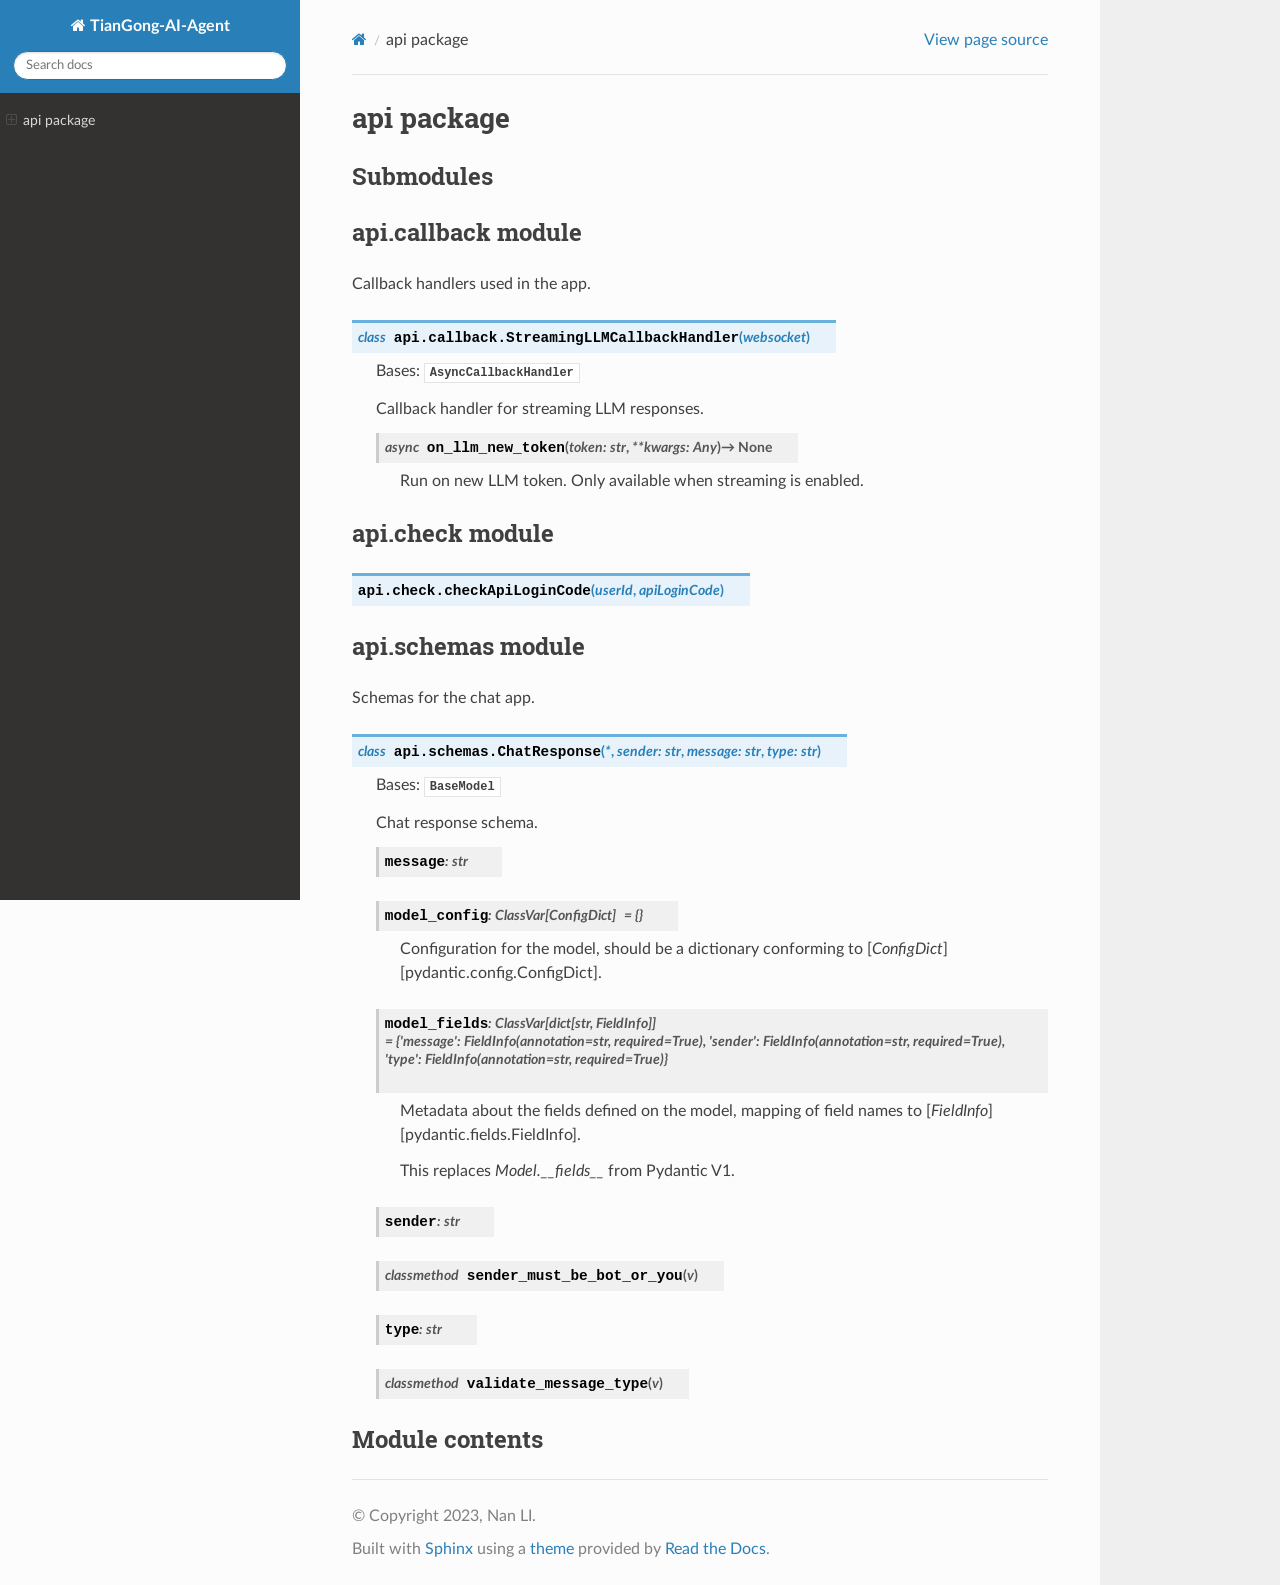
==== docs/api.html @ c4b066bc "change to github pages" ====
<!DOCTYPE html>
<html class="writer-html5" lang="en" >
<head>
  <meta charset="utf-8" /><meta name="generator" content="Docutils 0.18.1: http://docutils.sourceforge.net/" />

  <meta name="viewport" content="width=device-width, initial-scale=1.0" />
  <title>api package &mdash; TianGong-AI-Agent  documentation</title>
      <link rel="stylesheet" href="_static/pygments.css" type="text/css" />
      <link rel="stylesheet" href="_static/css/theme.css" type="text/css" />
  <!--[if lt IE 9]>
    <script src="_static/js/html5shiv.min.js"></script>
  <![endif]-->
  
        <script src="_static/jquery.js?v=5d32c60e"></script>
        <script src="_static/_sphinx_javascript_frameworks_compat.js?v=2cd50e6c"></script>
        <script src="_static/documentation_options.js?v=5929fcd5"></script>
        <script src="_static/doctools.js?v=888ff710"></script>
        <script src="_static/sphinx_highlight.js?v=dc90522c"></script>
    <script src="_static/js/theme.js"></script>
    <link rel="index" title="Index" href="genindex.html" />
    <link rel="search" title="Search" href="search.html" /> 
</head>

<body class="wy-body-for-nav"> 
  <div class="wy-grid-for-nav">
    <nav data-toggle="wy-nav-shift" class="wy-nav-side">
      <div class="wy-side-scroll">
        <div class="wy-side-nav-search" >

          
          
          <a href="index.html" class="icon icon-home">
            TianGong-AI-Agent
          </a>
<div role="search">
  <form id="rtd-search-form" class="wy-form" action="search.html" method="get">
    <input type="text" name="q" placeholder="Search docs" aria-label="Search docs" />
    <input type="hidden" name="check_keywords" value="yes" />
    <input type="hidden" name="area" value="default" />
  </form>
</div>
        </div><div class="wy-menu wy-menu-vertical" data-spy="affix" role="navigation" aria-label="Navigation menu">
              <!-- Local TOC -->
              <div class="local-toc"><ul>
<li><a class="reference internal" href="#">api package</a><ul>
<li><a class="reference internal" href="#submodules">Submodules</a></li>
<li><a class="reference internal" href="#module-api.callback">api.callback module</a><ul>
<li><a class="reference internal" href="#api.callback.StreamingLLMCallbackHandler"><code class="docutils literal notranslate"><span class="pre">StreamingLLMCallbackHandler</span></code></a><ul>
<li><a class="reference internal" href="#api.callback.StreamingLLMCallbackHandler.on_llm_new_token"><code class="docutils literal notranslate"><span class="pre">StreamingLLMCallbackHandler.on_llm_new_token()</span></code></a></li>
</ul>
</li>
</ul>
</li>
<li><a class="reference internal" href="#module-api.check">api.check module</a><ul>
<li><a class="reference internal" href="#api.check.checkApiLoginCode"><code class="docutils literal notranslate"><span class="pre">checkApiLoginCode()</span></code></a></li>
</ul>
</li>
<li><a class="reference internal" href="#module-api.schemas">api.schemas module</a><ul>
<li><a class="reference internal" href="#api.schemas.ChatResponse"><code class="docutils literal notranslate"><span class="pre">ChatResponse</span></code></a><ul>
<li><a class="reference internal" href="#api.schemas.ChatResponse.message"><code class="docutils literal notranslate"><span class="pre">ChatResponse.message</span></code></a></li>
<li><a class="reference internal" href="#api.schemas.ChatResponse.model_config"><code class="docutils literal notranslate"><span class="pre">ChatResponse.model_config</span></code></a></li>
<li><a class="reference internal" href="#api.schemas.ChatResponse.model_fields"><code class="docutils literal notranslate"><span class="pre">ChatResponse.model_fields</span></code></a></li>
<li><a class="reference internal" href="#api.schemas.ChatResponse.sender"><code class="docutils literal notranslate"><span class="pre">ChatResponse.sender</span></code></a></li>
<li><a class="reference internal" href="#api.schemas.ChatResponse.sender_must_be_bot_or_you"><code class="docutils literal notranslate"><span class="pre">ChatResponse.sender_must_be_bot_or_you()</span></code></a></li>
<li><a class="reference internal" href="#api.schemas.ChatResponse.type"><code class="docutils literal notranslate"><span class="pre">ChatResponse.type</span></code></a></li>
<li><a class="reference internal" href="#api.schemas.ChatResponse.validate_message_type"><code class="docutils literal notranslate"><span class="pre">ChatResponse.validate_message_type()</span></code></a></li>
</ul>
</li>
</ul>
</li>
<li><a class="reference internal" href="#module-api">Module contents</a></li>
</ul>
</li>
</ul>
</div>
        </div>
      </div>
    </nav>

    <section data-toggle="wy-nav-shift" class="wy-nav-content-wrap"><nav class="wy-nav-top" aria-label="Mobile navigation menu" >
          <i data-toggle="wy-nav-top" class="fa fa-bars"></i>
          <a href="index.html">TianGong-AI-Agent</a>
      </nav>

      <div class="wy-nav-content">
        <div class="rst-content">
          <div role="navigation" aria-label="Page navigation">
  <ul class="wy-breadcrumbs">
      <li><a href="index.html" class="icon icon-home" aria-label="Home"></a></li>
      <li class="breadcrumb-item active">api package</li>
      <li class="wy-breadcrumbs-aside">
            <a href="_sources/api.rst.txt" rel="nofollow"> View page source</a>
      </li>
  </ul>
  <hr/>
</div>
          <div role="main" class="document" itemscope="itemscope" itemtype="http://schema.org/Article">
           <div itemprop="articleBody">
             
  <section id="api-package">
<h1>api package<a class="headerlink" href="#api-package" title="Link to this heading"></a></h1>
<section id="submodules">
<h2>Submodules<a class="headerlink" href="#submodules" title="Link to this heading"></a></h2>
</section>
<section id="module-api.callback">
<span id="api-callback-module"></span><h2>api.callback module<a class="headerlink" href="#module-api.callback" title="Link to this heading"></a></h2>
<p>Callback handlers used in the app.</p>
<dl class="py class">
<dt class="sig sig-object py" id="api.callback.StreamingLLMCallbackHandler">
<em class="property"><span class="pre">class</span><span class="w"> </span></em><span class="sig-prename descclassname"><span class="pre">api.callback.</span></span><span class="sig-name descname"><span class="pre">StreamingLLMCallbackHandler</span></span><span class="sig-paren">(</span><em class="sig-param"><span class="n"><span class="pre">websocket</span></span></em><span class="sig-paren">)</span><a class="headerlink" href="#api.callback.StreamingLLMCallbackHandler" title="Link to this definition"></a></dt>
<dd><p>Bases: <code class="xref py py-class docutils literal notranslate"><span class="pre">AsyncCallbackHandler</span></code></p>
<p>Callback handler for streaming LLM responses.</p>
<dl class="py method">
<dt class="sig sig-object py" id="api.callback.StreamingLLMCallbackHandler.on_llm_new_token">
<em class="property"><span class="pre">async</span><span class="w"> </span></em><span class="sig-name descname"><span class="pre">on_llm_new_token</span></span><span class="sig-paren">(</span><em class="sig-param"><span class="n"><span class="pre">token</span></span><span class="p"><span class="pre">:</span></span><span class="w"> </span><span class="n"><span class="pre">str</span></span></em>, <em class="sig-param"><span class="o"><span class="pre">**</span></span><span class="n"><span class="pre">kwargs</span></span><span class="p"><span class="pre">:</span></span><span class="w"> </span><span class="n"><span class="pre">Any</span></span></em><span class="sig-paren">)</span> <span class="sig-return"><span class="sig-return-icon">&#x2192;</span> <span class="sig-return-typehint"><span class="pre">None</span></span></span><a class="headerlink" href="#api.callback.StreamingLLMCallbackHandler.on_llm_new_token" title="Link to this definition"></a></dt>
<dd><p>Run on new LLM token. Only available when streaming is enabled.</p>
</dd></dl>

</dd></dl>

</section>
<section id="module-api.check">
<span id="api-check-module"></span><h2>api.check module<a class="headerlink" href="#module-api.check" title="Link to this heading"></a></h2>
<dl class="py function">
<dt class="sig sig-object py" id="api.check.checkApiLoginCode">
<span class="sig-prename descclassname"><span class="pre">api.check.</span></span><span class="sig-name descname"><span class="pre">checkApiLoginCode</span></span><span class="sig-paren">(</span><em class="sig-param"><span class="n"><span class="pre">userId</span></span></em>, <em class="sig-param"><span class="n"><span class="pre">apiLoginCode</span></span></em><span class="sig-paren">)</span><a class="headerlink" href="#api.check.checkApiLoginCode" title="Link to this definition"></a></dt>
<dd></dd></dl>

</section>
<section id="module-api.schemas">
<span id="api-schemas-module"></span><h2>api.schemas module<a class="headerlink" href="#module-api.schemas" title="Link to this heading"></a></h2>
<p>Schemas for the chat app.</p>
<dl class="py class">
<dt class="sig sig-object py" id="api.schemas.ChatResponse">
<em class="property"><span class="pre">class</span><span class="w"> </span></em><span class="sig-prename descclassname"><span class="pre">api.schemas.</span></span><span class="sig-name descname"><span class="pre">ChatResponse</span></span><span class="sig-paren">(</span><em class="sig-param"><span class="o"><span class="pre">*</span></span></em>, <em class="sig-param"><span class="n"><span class="pre">sender</span></span><span class="p"><span class="pre">:</span></span><span class="w"> </span><span class="n"><span class="pre">str</span></span></em>, <em class="sig-param"><span class="n"><span class="pre">message</span></span><span class="p"><span class="pre">:</span></span><span class="w"> </span><span class="n"><span class="pre">str</span></span></em>, <em class="sig-param"><span class="n"><span class="pre">type</span></span><span class="p"><span class="pre">:</span></span><span class="w"> </span><span class="n"><span class="pre">str</span></span></em><span class="sig-paren">)</span><a class="headerlink" href="#api.schemas.ChatResponse" title="Link to this definition"></a></dt>
<dd><p>Bases: <code class="xref py py-class docutils literal notranslate"><span class="pre">BaseModel</span></code></p>
<p>Chat response schema.</p>
<dl class="py attribute">
<dt class="sig sig-object py" id="api.schemas.ChatResponse.message">
<span class="sig-name descname"><span class="pre">message</span></span><em class="property"><span class="p"><span class="pre">:</span></span><span class="w"> </span><span class="pre">str</span></em><a class="headerlink" href="#api.schemas.ChatResponse.message" title="Link to this definition"></a></dt>
<dd></dd></dl>

<dl class="py attribute">
<dt class="sig sig-object py" id="api.schemas.ChatResponse.model_config">
<span class="sig-name descname"><span class="pre">model_config</span></span><em class="property"><span class="p"><span class="pre">:</span></span><span class="w"> </span><span class="pre">ClassVar</span><span class="p"><span class="pre">[</span></span><span class="pre">ConfigDict</span><span class="p"><span class="pre">]</span></span></em><em class="property"><span class="w"> </span><span class="p"><span class="pre">=</span></span><span class="w"> </span><span class="pre">{}</span></em><a class="headerlink" href="#api.schemas.ChatResponse.model_config" title="Link to this definition"></a></dt>
<dd><p>Configuration for the model, should be a dictionary conforming to [<cite>ConfigDict</cite>][pydantic.config.ConfigDict].</p>
</dd></dl>

<dl class="py attribute">
<dt class="sig sig-object py" id="api.schemas.ChatResponse.model_fields">
<span class="sig-name descname"><span class="pre">model_fields</span></span><em class="property"><span class="p"><span class="pre">:</span></span><span class="w"> </span><span class="pre">ClassVar</span><span class="p"><span class="pre">[</span></span><span class="pre">dict</span><span class="p"><span class="pre">[</span></span><span class="pre">str</span><span class="p"><span class="pre">,</span></span><span class="w"> </span><span class="pre">FieldInfo</span><span class="p"><span class="pre">]</span></span><span class="p"><span class="pre">]</span></span></em><em class="property"><span class="w"> </span><span class="p"><span class="pre">=</span></span><span class="w"> </span><span class="pre">{'message':</span> <span class="pre">FieldInfo(annotation=str,</span> <span class="pre">required=True),</span> <span class="pre">'sender':</span> <span class="pre">FieldInfo(annotation=str,</span> <span class="pre">required=True),</span> <span class="pre">'type':</span> <span class="pre">FieldInfo(annotation=str,</span> <span class="pre">required=True)}</span></em><a class="headerlink" href="#api.schemas.ChatResponse.model_fields" title="Link to this definition"></a></dt>
<dd><p>Metadata about the fields defined on the model,
mapping of field names to [<cite>FieldInfo</cite>][pydantic.fields.FieldInfo].</p>
<p>This replaces <cite>Model.__fields__</cite> from Pydantic V1.</p>
</dd></dl>

<dl class="py attribute">
<dt class="sig sig-object py" id="api.schemas.ChatResponse.sender">
<span class="sig-name descname"><span class="pre">sender</span></span><em class="property"><span class="p"><span class="pre">:</span></span><span class="w"> </span><span class="pre">str</span></em><a class="headerlink" href="#api.schemas.ChatResponse.sender" title="Link to this definition"></a></dt>
<dd></dd></dl>

<dl class="py method">
<dt class="sig sig-object py" id="api.schemas.ChatResponse.sender_must_be_bot_or_you">
<em class="property"><span class="pre">classmethod</span><span class="w"> </span></em><span class="sig-name descname"><span class="pre">sender_must_be_bot_or_you</span></span><span class="sig-paren">(</span><em class="sig-param"><span class="n"><span class="pre">v</span></span></em><span class="sig-paren">)</span><a class="headerlink" href="#api.schemas.ChatResponse.sender_must_be_bot_or_you" title="Link to this definition"></a></dt>
<dd></dd></dl>

<dl class="py attribute">
<dt class="sig sig-object py" id="api.schemas.ChatResponse.type">
<span class="sig-name descname"><span class="pre">type</span></span><em class="property"><span class="p"><span class="pre">:</span></span><span class="w"> </span><span class="pre">str</span></em><a class="headerlink" href="#api.schemas.ChatResponse.type" title="Link to this definition"></a></dt>
<dd></dd></dl>

<dl class="py method">
<dt class="sig sig-object py" id="api.schemas.ChatResponse.validate_message_type">
<em class="property"><span class="pre">classmethod</span><span class="w"> </span></em><span class="sig-name descname"><span class="pre">validate_message_type</span></span><span class="sig-paren">(</span><em class="sig-param"><span class="n"><span class="pre">v</span></span></em><span class="sig-paren">)</span><a class="headerlink" href="#api.schemas.ChatResponse.validate_message_type" title="Link to this definition"></a></dt>
<dd></dd></dl>

</dd></dl>

</section>
<section id="module-api">
<span id="module-contents"></span><h2>Module contents<a class="headerlink" href="#module-api" title="Link to this heading"></a></h2>
</section>
</section>


           </div>
          </div>
          <footer>

  <hr/>

  <div role="contentinfo">
    <p>&#169; Copyright 2023, Nan LI.</p>
  </div>

  Built with <a href="https://www.sphinx-doc.org/">Sphinx</a> using a
    <a href="https://github.com/readthedocs/sphinx_rtd_theme">theme</a>
    provided by <a href="https://readthedocs.org">Read the Docs</a>.
   

</footer>
        </div>
      </div>
    </section>
  </div>
  <script>
      jQuery(function () {
          SphinxRtdTheme.Navigation.enable(true);
      });
  </script> 

</body>
</html>
---- docs/_static/pygments.css ----
pre { line-height: 125%; }
td.linenos .normal { color: inherit; background-color: transparent; padding-left: 5px; padding-right: 5px; }
span.linenos { color: inherit; background-color: transparent; padding-left: 5px; padding-right: 5px; }
td.linenos .special { color: #000000; background-color: #ffffc0; padding-left: 5px; padding-right: 5px; }
span.linenos.special { color: #000000; background-color: #ffffc0; padding-left: 5px; padding-right: 5px; }
.highlight .hll { background-color: #ffffcc }
.highlight { background: #f8f8f8; }
.highlight .c { color: #3D7B7B; font-style: italic } /* Comment */
.highlight .err { border: 1px solid #FF0000 } /* Error */
.highlight .k { color: #008000; font-weight: bold } /* Keyword */
.highlight .o { color: #666666 } /* Operator */
.highlight .ch { color: #3D7B7B; font-style: italic } /* Comment.Hashbang */
.highlight .cm { color: #3D7B7B; font-style: italic } /* Comment.Multiline */
.highlight .cp { color: #9C6500 } /* Comment.Preproc */
.highlight .cpf { color: #3D7B7B; font-style: italic } /* Comment.PreprocFile */
.highlight .c1 { color: #3D7B7B; font-style: italic } /* Comment.Single */
.highlight .cs { color: #3D7B7B; font-style: italic } /* Comment.Special */
.highlight .gd { color: #A00000 } /* Generic.Deleted */
.highlight .ge { font-style: italic } /* Generic.Emph */
.highlight .ges { font-weight: bold; font-style: italic } /* Generic.EmphStrong */
.highlight .gr { color: #E40000 } /* Generic.Error */
.highlight .gh { color: #000080; font-weight: bold } /* Generic.Heading */
.highlight .gi { color: #008400 } /* Generic.Inserted */
.highlight .go { color: #717171 } /* Generic.Output */
.highlight .gp { color: #000080; font-weight: bold } /* Generic.Prompt */
.highlight .gs { font-weight: bold } /* Generic.Strong */
.highlight .gu { color: #800080; font-weight: bold } /* Generic.Subheading */
.highlight .gt { color: #0044DD } /* Generic.Traceback */
.highlight .kc { color: #008000; font-weight: bold } /* Keyword.Constant */
.highlight .kd { color: #008000; font-weight: bold } /* Keyword.Declaration */
.highlight .kn { color: #008000; font-weight: bold } /* Keyword.Namespace */
.highlight .kp { color: #008000 } /* Keyword.Pseudo */
.highlight .kr { color: #008000; font-weight: bold } /* Keyword.Reserved */
.highlight .kt { color: #B00040 } /* Keyword.Type */
.highlight .m { color: #666666 } /* Literal.Number */
.highlight .s { color: #BA2121 } /* Literal.String */
.highlight .na { color: #687822 } /* Name.Attribute */
.highlight .nb { color: #008000 } /* Name.Builtin */
.highlight .nc { color: #0000FF; font-weight: bold } /* Name.Class */
.highlight .no { color: #880000 } /* Name.Constant */
.highlight .nd { color: #AA22FF } /* Name.Decorator */
.highlight .ni { color: #717171; font-weight: bold } /* Name.Entity */
.highlight .ne { color: #CB3F38; font-weight: bold } /* Name.Exception */
.highlight .nf { color: #0000FF } /* Name.Function */
.highlight .nl { color: #767600 } /* Name.Label */
.highlight .nn { color: #0000FF; font-weight: bold } /* Name.Namespace */
.highlight .nt { color: #008000; font-weight: bold } /* Name.Tag */
.highlight .nv { color: #19177C } /* Name.Variable */
.highlight .ow { color: #AA22FF; font-weight: bold } /* Operator.Word */
.highlight .w { color: #bbbbbb } /* Text.Whitespace */
.highlight .mb { color: #666666 } /* Literal.Number.Bin */
.highlight .mf { color: #666666 } /* Literal.Number.Float */
.highlight .mh { color: #666666 } /* Literal.Number.Hex */
.highlight .mi { color: #666666 } /* Literal.Number.Integer */
.highlight .mo { color: #666666 } /* Literal.Number.Oct */
.highlight .sa { color: #BA2121 } /* Literal.String.Affix */
.highlight .sb { color: #BA2121 } /* Literal.String.Backtick */
.highlight .sc { color: #BA2121 } /* Literal.String.Char */
.highlight .dl { color: #BA2121 } /* Literal.String.Delimiter */
.highlight .sd { color: #BA2121; font-style: italic } /* Literal.String.Doc */
.highlight .s2 { color: #BA2121 } /* Literal.String.Double */
.highlight .se { color: #AA5D1F; font-weight: bold } /* Literal.String.Escape */
.highlight .sh { color: #BA2121 } /* Literal.String.Heredoc */
.highlight .si { color: #A45A77; font-weight: bold } /* Literal.String.Interpol */
.highlight .sx { color: #008000 } /* Literal.String.Other */
.highlight .sr { color: #A45A77 } /* Literal.String.Regex */
.highlight .s1 { color: #BA2121 } /* Literal.String.Single */
.highlight .ss { color: #19177C } /* Literal.String.Symbol */
.highlight .bp { color: #008000 } /* Name.Builtin.Pseudo */
.highlight .fm { color: #0000FF } /* Name.Function.Magic */
.highlight .vc { color: #19177C } /* Name.Variable.Class */
.highlight .vg { color: #19177C } /* Name.Variable.Global */
.highlight .vi { color: #19177C } /* Name.Variable.Instance */
.highlight .vm { color: #19177C } /* Name.Variable.Magic */
.highlight .il { color: #666666 } /* Literal.Number.Integer.Long */
---- docs/_static/css/theme.css ----
html{box-sizing:border-box}*,:after,:before{box-sizing:inherit}article,aside,details,figcaption,figure,footer,header,hgroup,nav,section{display:block}audio,canvas,video{display:inline-block;*display:inline;*zoom:1}[hidden],audio:not([controls]){display:none}*{-webkit-box-sizing:border-box;-moz-box-sizing:border-box;box-sizing:border-box}html{font-size:100%;-webkit-text-size-adjust:100%;-ms-text-size-adjust:100%}body{margin:0}a:active,a:hover{outline:0}abbr[title]{border-bottom:1px dotted}b,strong{font-weight:700}blockquote{margin:0}dfn{font-style:italic}ins{background:#ff9;text-decoration:none}ins,mark{color:#000}mark{background:#ff0;font-style:italic;font-weight:700}.rst-content code,.rst-content tt,code,kbd,pre,samp{font-family:monospace,serif;_font-family:courier new,monospace;font-size:1em}pre{white-space:pre}q{quotes:none}q:after,q:before{content:"";content:none}small{font-size:85%}sub,sup{font-size:75%;line-height:0;position:relative;vertical-align:baseline}sup{top:-.5em}sub{bottom:-.25em}dl,ol,ul{margin:0;padding:0;list-style:none;list-style-image:none}li{list-style:none}dd{margin:0}img{border:0;-ms-interpolation-mode:bicubic;vertical-align:middle;max-width:100%}svg:not(:root){overflow:hidden}figure,form{margin:0}label{cursor:pointer}button,input,select,textarea{font-size:100%;margin:0;vertical-align:baseline;*vertical-align:middle}button,input{line-height:normal}button,input[type=button],input[type=reset],input[type=submit]{cursor:pointer;-webkit-appearance:button;*overflow:visible}button[disabled],input[disabled]{cursor:default}input[type=search]{-webkit-appearance:textfield;-moz-box-sizing:content-box;-webkit-box-sizing:content-box;box-sizing:content-box}textarea{resize:vertical}table{border-collapse:collapse;border-spacing:0}td{vertical-align:top}.chromeframe{margin:.2em 0;background:#ccc;color:#000;padding:.2em 0}.ir{display:block;border:0;text-indent:-999em;overflow:hidden;background-color:transparent;background-repeat:no-repeat;text-align:left;direction:ltr;*line-height:0}.ir br{display:none}.hidden{display:none!important;visibility:hidden}.visuallyhidden{border:0;clip:rect(0 0 0 0);height:1px;margin:-1px;overflow:hidden;padding:0;position:absolute;width:1px}.visuallyhidden.focusable:active,.visuallyhidden.focusable:focus{clip:auto;height:auto;margin:0;overflow:visible;position:static;width:auto}.invisible{visibility:hidden}.relative{position:relative}big,small{font-size:100%}@media print{body,html,section{background:none!important}*{box-shadow:none!important;text-shadow:none!important;filter:none!important;-ms-filter:none!important}a,a:visited{text-decoration:underline}.ir a:after,a[href^="#"]:after,a[href^="javascript:"]:after{content:""}blockquote,pre{page-break-inside:avoid}thead{display:table-header-group}img,tr{page-break-inside:avoid}img{max-width:100%!important}@page{margin:.5cm}.rst-content .toctree-wrapper>p.caption,h2,h3,p{orphans:3;widows:3}.rst-content .toctree-wrapper>p.caption,h2,h3{page-break-after:avoid}}.btn,.fa:before,.icon:before,.rst-content .admonition,.rst-content .admonition-title:before,.rst-content .admonition-todo,.rst-content .attention,.rst-content .caution,.rst-content .code-block-caption .headerlink:before,.rst-content .danger,.rst-content .eqno .headerlink:before,.rst-content .error,.rst-content .hint,.rst-content .important,.rst-content .note,.rst-content .seealso,.rst-content .tip,.rst-content .warning,.rst-content code.download span:first-child:before,.rst-content dl dt .headerlink:before,.rst-content h1 .headerlink:before,.rst-content h2 .headerlink:before,.rst-content h3 .headerlink:before,.rst-content h4 .headerlink:before,.rst-content h5 .headerlink:before,.rst-content h6 .headerlink:before,.rst-content p.caption .headerlink:before,.rst-content p .headerlink:before,.rst-content table>caption .headerlink:before,.rst-content tt.download span:first-child:before,.wy-alert,.wy-dropdown .caret:before,.wy-inline-validate.wy-inline-validate-danger .wy-input-context:before,.wy-inline-validate.wy-inline-validate-info .wy-input-context:before,.wy-inline-validate.wy-inline-validate-success .wy-input-context:before,.wy-inline-validate.wy-inline-validate-warning .wy-input-context:before,.wy-menu-vertical li.current>a button.toctree-expand:before,.wy-menu-vertical li.on a button.toctree-expand:before,.wy-menu-vertical li button.toctree-expand:before,input[type=color],input[type=date],input[type=datetime-local],input[type=datetime],input[type=email],input[type=month],input[type=number],input[type=password],input[type=search],input[type=tel],input[type=text],input[type=time],input[type=url],input[type=week],select,textarea{-webkit-font-smoothing:antialiased}.clearfix{*zoom:1}.clearfix:after,.clearfix:before{display:table;content:""}.clearfix:after{clear:both}/*!
 *  Font Awesome 4.7.0 by @davegandy - http://fontawesome.io - @fontawesome
 *  License - http://fontawesome.io/license (Font: SIL OFL 1.1, CSS: MIT License)
 */@font-face{font-family:FontAwesome;src:url(fonts/fontawesome-webfont.eot?674f50d287a8c48dc19ba404d20fe713);src:url(fonts/fontawesome-webfont.eot?674f50d287a8c48dc19ba404d20fe713?#iefix&v=4.7.0) format("embedded-opentype"),url(fonts/fontawesome-webfont.woff2?af7ae505a9eed503f8b8e6982036873e) format("woff2"),url(fonts/fontawesome-webfont.woff?fee66e712a8a08eef5805a46892932ad) format("woff"),url(fonts/fontawesome-webfont.ttf?b06871f281fee6b241d60582ae9369b9) format("truetype"),url(fonts/fontawesome-webfont.svg?912ec66d7572ff821749319396470bde#fontawesomeregular) format("svg");font-weight:400;font-style:normal}.fa,.icon,.rst-content .admonition-title,.rst-content .code-block-caption .headerlink,.rst-content .eqno .headerlink,.rst-content code.download span:first-child,.rst-content dl dt .headerlink,.rst-content h1 .headerlink,.rst-content h2 .headerlink,.rst-content h3 .headerlink,.rst-content h4 .headerlink,.rst-content h5 .headerlink,.rst-content h6 .headerlink,.rst-content p.caption .headerlink,.rst-content p .headerlink,.rst-content table>caption .headerlink,.rst-content tt.download span:first-child,.wy-menu-vertical li.current>a button.toctree-expand,.wy-menu-vertical li.on a button.toctree-expand,.wy-menu-vertical li button.toctree-expand{display:inline-block;font:normal normal normal 14px/1 FontAwesome;font-size:inherit;text-rendering:auto;-webkit-font-smoothing:antialiased;-moz-osx-font-smoothing:grayscale}.fa-lg{font-size:1.33333em;line-height:.75em;vertical-align:-15%}.fa-2x{font-size:2em}.fa-3x{font-size:3em}.fa-4x{font-size:4em}.fa-5x{font-size:5em}.fa-fw{width:1.28571em;text-align:center}.fa-ul{padding-left:0;margin-left:2.14286em;list-style-type:none}.fa-ul>li{position:relative}.fa-li{position:absolute;left:-2.14286em;width:2.14286em;top:.14286em;text-align:center}.fa-li.fa-lg{left:-1.85714em}.fa-border{padding:.2em .25em .15em;border:.08em solid #eee;border-radius:.1em}.fa-pull-left{float:left}.fa-pull-right{float:right}.fa-pull-left.icon,.fa.fa-pull-left,.rst-content .code-block-caption .fa-pull-left.headerlink,.rst-content .eqno .fa-pull-left.headerlink,.rst-content .fa-pull-left.admonition-title,.rst-content code.download span.fa-pull-left:first-child,.rst-content dl dt .fa-pull-left.headerlink,.rst-content h1 .fa-pull-left.headerlink,.rst-content h2 .fa-pull-left.headerlink,.rst-content h3 .fa-pull-left.headerlink,.rst-content h4 .fa-pull-left.headerlink,.rst-content h5 .fa-pull-left.headerlink,.rst-content h6 .fa-pull-left.headerlink,.rst-content p .fa-pull-left.headerlink,.rst-content table>caption .fa-pull-left.headerlink,.rst-content tt.download span.fa-pull-left:first-child,.wy-menu-vertical li.current>a button.fa-pull-left.toctree-expand,.wy-menu-vertical li.on a button.fa-pull-left.toctree-expand,.wy-menu-vertical li button.fa-pull-left.toctree-expand{margin-right:.3em}.fa-pull-right.icon,.fa.fa-pull-right,.rst-content .code-block-caption .fa-pull-right.headerlink,.rst-content .eqno .fa-pull-right.headerlink,.rst-content .fa-pull-right.admonition-title,.rst-content code.download span.fa-pull-right:first-child,.rst-content dl dt .fa-pull-right.headerlink,.rst-content h1 .fa-pull-right.headerlink,.rst-content h2 .fa-pull-right.headerlink,.rst-content h3 .fa-pull-right.headerlink,.rst-content h4 .fa-pull-right.headerlink,.rst-content h5 .fa-pull-right.headerlink,.rst-content h6 .fa-pull-right.headerlink,.rst-content p .fa-pull-right.headerlink,.rst-content table>caption .fa-pull-right.headerlink,.rst-content tt.download span.fa-pull-right:first-child,.wy-menu-vertical li.current>a button.fa-pull-right.toctree-expand,.wy-menu-vertical li.on a button.fa-pull-right.toctree-expand,.wy-menu-vertical li button.fa-pull-right.toctree-expand{margin-left:.3em}.pull-right{float:right}.pull-left{float:left}.fa.pull-left,.pull-left.icon,.rst-content .code-block-caption .pull-left.headerlink,.rst-content .eqno .pull-left.headerlink,.rst-content .pull-left.admonition-title,.rst-content code.download span.pull-left:first-child,.rst-content dl dt .pull-left.headerlink,.rst-content h1 .pull-left.headerlink,.rst-content h2 .pull-left.headerlink,.rst-content h3 .pull-left.headerlink,.rst-content h4 .pull-left.headerlink,.rst-content h5 .pull-left.headerlink,.rst-content h6 .pull-left.headerlink,.rst-content p .pull-left.headerlink,.rst-content table>caption .pull-left.headerlink,.rst-content tt.download span.pull-left:first-child,.wy-menu-vertical li.current>a button.pull-left.toctree-expand,.wy-menu-vertical li.on a button.pull-left.toctree-expand,.wy-menu-vertical li button.pull-left.toctree-expand{margin-right:.3em}.fa.pull-right,.pull-right.icon,.rst-content .code-block-caption .pull-right.headerlink,.rst-content .eqno .pull-right.headerlink,.rst-content .pull-right.admonition-title,.rst-content code.download span.pull-right:first-child,.rst-content dl dt .pull-right.headerlink,.rst-content h1 .pull-right.headerlink,.rst-content h2 .pull-right.headerlink,.rst-content h3 .pull-right.headerlink,.rst-content h4 .pull-right.headerlink,.rst-content h5 .pull-right.headerlink,.rst-content h6 .pull-right.headerlink,.rst-content p .pull-right.headerlink,.rst-content table>caption .pull-right.headerlink,.rst-content tt.download span.pull-right:first-child,.wy-menu-vertical li.current>a button.pull-right.toctree-expand,.wy-menu-vertical li.on a button.pull-right.toctree-expand,.wy-menu-vertical li button.pull-right.toctree-expand{margin-left:.3em}.fa-spin{-webkit-animation:fa-spin 2s linear infinite;animation:fa-spin 2s linear infinite}.fa-pulse{-webkit-animation:fa-spin 1s steps(8) infinite;animation:fa-spin 1s steps(8) infinite}@-webkit-keyframes fa-spin{0%{-webkit-transform:rotate(0deg);transform:rotate(0deg)}to{-webkit-transform:rotate(359deg);transform:rotate(359deg)}}@keyframes fa-spin{0%{-webkit-transform:rotate(0deg);transform:rotate(0deg)}to{-webkit-transform:rotate(359deg);transform:rotate(359deg)}}.fa-rotate-90{-ms-filter:"progid:DXImageTransform.Microsoft.BasicImage(rotation=1)";-webkit-transform:rotate(90deg);-ms-transform:rotate(90deg);transform:rotate(90deg)}.fa-rotate-180{-ms-filter:"progid:DXImageTransform.Microsoft.BasicImage(rotation=2)";-webkit-transform:rotate(180deg);-ms-transform:rotate(180deg);transform:rotate(180deg)}.fa-rotate-270{-ms-filter:"progid:DXImageTransform.Microsoft.BasicImage(rotation=3)";-webkit-transform:rotate(270deg);-ms-transform:rotate(270deg);transform:rotate(270deg)}.fa-flip-horizontal{-ms-filter:"progid:DXImageTransform.Microsoft.BasicImage(rotation=0, mirror=1)";-webkit-transform:scaleX(-1);-ms-transform:scaleX(-1);transform:scaleX(-1)}.fa-flip-vertical{-ms-filter:"progid:DXImageTransform.Microsoft.BasicImage(rotation=2, mirror=1)";-webkit-transform:scaleY(-1);-ms-transform:scaleY(-1);transform:scaleY(-1)}:root .fa-flip-horizontal,:root .fa-flip-vertical,:root .fa-rotate-90,:root .fa-rotate-180,:root .fa-rotate-270{filter:none}.fa-stack{position:relative;display:inline-block;width:2em;height:2em;line-height:2em;vertical-align:middle}.fa-stack-1x,.fa-stack-2x{position:absolute;left:0;width:100%;text-align:center}.fa-stack-1x{line-height:inherit}.fa-stack-2x{font-size:2em}.fa-inverse{color:#fff}.fa-glass:before{content:""}.fa-music:before{content:""}.fa-search:before,.icon-search:before{content:""}.fa-envelope-o:before{content:""}.fa-heart:before{content:""}.fa-star:before{content:""}.fa-star-o:before{content:""}.fa-user:before{content:""}.fa-film:before{content:""}.fa-th-large:before{content:""}.fa-th:before{content:""}.fa-th-list:before{content:""}.fa-check:before{content:""}.fa-close:before,.fa-remove:before,.fa-times:before{content:""}.fa-search-plus:before{content:""}.fa-search-minus:before{content:""}.fa-power-off:before{content:""}.fa-signal:before{content:""}.fa-cog:before,.fa-gear:before{content:""}.fa-trash-o:before{content:""}.fa-home:before,.icon-home:before{content:""}.fa-file-o:before{content:""}.fa-clock-o:before{content:""}.fa-road:before{content:""}.fa-download:before,.rst-content code.download span:first-child:before,.rst-content tt.download span:first-child:before{content:""}.fa-arrow-circle-o-down:before{content:""}.fa-arrow-circle-o-up:before{content:""}.fa-inbox:before{content:""}.fa-play-circle-o:before{content:""}.fa-repeat:before,.fa-rotate-right:before{content:""}.fa-refresh:before{content:""}.fa-list-alt:before{content:""}.fa-lock:before{content:""}.fa-flag:before{content:""}.fa-headphones:before{content:""}.fa-volume-off:before{content:""}.fa-volume-down:before{content:""}.fa-volume-up:before{content:""}.fa-qrcode:before{content:""}.fa-barcode:before{content:""}.fa-tag:before{content:""}.fa-tags:before{content:""}.fa-book:before,.icon-book:before{content:""}.fa-bookmark:before{content:""}.fa-print:before{content:""}.fa-camera:before{content:""}.fa-font:before{content:""}.fa-bold:before{content:""}.fa-italic:before{content:""}.fa-text-height:before{content:""}.fa-text-width:before{content:""}.fa-align-left:before{content:""}.fa-align-center:before{content:""}.fa-align-right:before{content:""}.fa-align-justify:before{content:""}.fa-list:before{content:""}.fa-dedent:before,.fa-outdent:before{content:""}.fa-indent:before{content:""}.fa-video-camera:before{content:""}.fa-image:before,.fa-photo:before,.fa-picture-o:before{content:""}.fa-pencil:before{content:""}.fa-map-marker:before{content:""}.fa-adjust:before{content:""}.fa-tint:before{content:""}.fa-edit:before,.fa-pencil-square-o:before{content:""}.fa-share-square-o:before{content:""}.fa-check-square-o:before{content:""}.fa-arrows:before{content:""}.fa-step-backward:before{content:""}.fa-fast-backward:before{content:""}.fa-backward:before{content:""}.fa-play:before{content:""}.fa-pause:before{content:""}.fa-stop:before{content:""}.fa-forward:before{content:""}.fa-fast-forward:before{content:""}.fa-step-forward:before{content:""}.fa-eject:before{content:""}.fa-chevron-left:before{content:""}.fa-chevron-right:before{content:""}.fa-plus-circle:before{content:""}.fa-minus-circle:before{content:""}.fa-times-circle:before,.wy-inline-validate.wy-inline-validate-danger .wy-input-context:before{content:""}.fa-check-circle:before,.wy-inline-validate.wy-inline-validate-success .wy-input-context:before{content:""}.fa-question-circle:before{content:""}.fa-info-circle:before{content:""}.fa-crosshairs:before{content:""}.fa-times-circle-o:before{content:""}.fa-check-circle-o:before{content:""}.fa-ban:before{content:""}.fa-arrow-left:before{content:""}.fa-arrow-right:before{content:""}.fa-arrow-up:before{content:""}.fa-arrow-down:before{content:""}.fa-mail-forward:before,.fa-share:before{content:""}.fa-expand:before{content:""}.fa-compress:before{content:""}.fa-plus:before{content:""}.fa-minus:before{content:""}.fa-asterisk:before{content:""}.fa-exclamation-circle:before,.rst-content .admonition-title:before,.wy-inline-validate.wy-inline-validate-info .wy-input-context:before,.wy-inline-validate.wy-inline-validate-warning .wy-input-context:before{content:""}.fa-gift:before{content:""}.fa-leaf:before{content:""}.fa-fire:before,.icon-fire:before{content:""}.fa-eye:before{content:""}.fa-eye-slash:before{content:""}.fa-exclamation-triangle:before,.fa-warning:before{content:""}.fa-plane:before{content:""}.fa-calendar:before{content:""}.fa-random:before{content:""}.fa-comment:before{content:""}.fa-magnet:before{content:""}.fa-chevron-up:before{content:""}.fa-chevron-down:before{content:""}.fa-retweet:before{content:""}.fa-shopping-cart:before{content:""}.fa-folder:before{content:""}.fa-folder-open:before{content:""}.fa-arrows-v:before{content:""}.fa-arrows-h:before{content:""}.fa-bar-chart-o:before,.fa-bar-chart:before{content:""}.fa-twitter-square:before{content:""}.fa-facebook-square:before{content:""}.fa-camera-retro:before{content:""}.fa-key:before{content:""}.fa-cogs:before,.fa-gears:before{content:""}.fa-comments:before{content:""}.fa-thumbs-o-up:before{content:""}.fa-thumbs-o-down:before{content:""}.fa-star-half:before{content:""}.fa-heart-o:before{content:""}.fa-sign-out:before{content:""}.fa-linkedin-square:before{content:""}.fa-thumb-tack:before{content:""}.fa-external-link:before{content:""}.fa-sign-in:before{content:""}.fa-trophy:before{content:""}.fa-github-square:before{content:""}.fa-upload:before{content:""}.fa-lemon-o:before{content:""}.fa-phone:before{content:""}.fa-square-o:before{content:""}.fa-bookmark-o:before{content:""}.fa-phone-square:before{content:""}.fa-twitter:before{content:""}.fa-facebook-f:before,.fa-facebook:before{content:""}.fa-github:before,.icon-github:before{content:""}.fa-unlock:before{content:""}.fa-credit-card:before{content:""}.fa-feed:before,.fa-rss:before{content:""}.fa-hdd-o:before{content:""}.fa-bullhorn:before{content:""}.fa-bell:before{content:""}.fa-certificate:before{content:""}.fa-hand-o-right:before{content:""}.fa-hand-o-left:before{content:""}.fa-hand-o-up:before{content:""}.fa-hand-o-down:before{content:""}.fa-arrow-circle-left:before,.icon-circle-arrow-left:before{content:""}.fa-arrow-circle-right:before,.icon-circle-arrow-right:before{content:""}.fa-arrow-circle-up:before{content:""}.fa-arrow-circle-down:before{content:""}.fa-globe:before{content:""}.fa-wrench:before{content:""}.fa-tasks:before{content:""}.fa-filter:before{content:""}.fa-briefcase:before{content:""}.fa-arrows-alt:before{content:""}.fa-group:before,.fa-users:before{content:""}.fa-chain:before,.fa-link:before,.icon-link:before{content:""}.fa-cloud:before{content:""}.fa-flask:before{content:""}.fa-cut:before,.fa-scissors:before{content:""}.fa-copy:before,.fa-files-o:before{content:""}.fa-paperclip:before{content:""}.fa-floppy-o:before,.fa-save:before{content:""}.fa-square:before{content:""}.fa-bars:before,.fa-navicon:before,.fa-reorder:before{content:""}.fa-list-ul:before{content:""}.fa-list-ol:before{content:""}.fa-strikethrough:before{content:""}.fa-underline:before{content:""}.fa-table:before{content:""}.fa-magic:before{content:""}.fa-truck:before{content:""}.fa-pinterest:before{content:""}.fa-pinterest-square:before{content:""}.fa-google-plus-square:before{content:""}.fa-google-plus:before{content:""}.fa-money:before{content:""}.fa-caret-down:before,.icon-caret-down:before,.wy-dropdown .caret:before{content:""}.fa-caret-up:before{content:""}.fa-caret-left:before{content:""}.fa-caret-right:before{content:""}.fa-columns:before{content:""}.fa-sort:before,.fa-unsorted:before{content:""}.fa-sort-desc:before,.fa-sort-down:before{content:""}.fa-sort-asc:before,.fa-sort-up:before{content:""}.fa-envelope:before{content:""}.fa-linkedin:before{content:""}.fa-rotate-left:before,.fa-undo:before{content:""}.fa-gavel:before,.fa-legal:before{content:""}.fa-dashboard:before,.fa-tachometer:before{content:""}.fa-comment-o:before{content:""}.fa-comments-o:before{content:""}.fa-bolt:before,.fa-flash:before{content:""}.fa-sitemap:before{content:""}.fa-umbrella:before{content:""}.fa-clipboard:before,.fa-paste:before{content:""}.fa-lightbulb-o:before{content:""}.fa-exchange:before{content:""}.fa-cloud-download:before{content:""}.fa-cloud-upload:before{content:""}.fa-user-md:before{content:""}.fa-stethoscope:before{content:""}.fa-suitcase:before{content:""}.fa-bell-o:before{content:""}.fa-coffee:before{content:""}.fa-cutlery:before{content:""}.fa-file-text-o:before{content:""}.fa-building-o:before{content:""}.fa-hospital-o:before{content:""}.fa-ambulance:before{content:""}.fa-medkit:before{content:""}.fa-fighter-jet:before{content:""}.fa-beer:before{content:""}.fa-h-square:before{content:""}.fa-plus-square:before{content:""}.fa-angle-double-left:before{content:""}.fa-angle-double-right:before{content:""}.fa-angle-double-up:before{content:""}.fa-angle-double-down:before{content:""}.fa-angle-left:before{content:""}.fa-angle-right:before{content:""}.fa-angle-up:before{content:""}.fa-angle-down:before{content:""}.fa-desktop:before{content:""}.fa-laptop:before{content:""}.fa-tablet:before{content:""}.fa-mobile-phone:before,.fa-mobile:before{content:""}.fa-circle-o:before{content:""}.fa-quote-left:before{content:""}.fa-quote-right:before{content:""}.fa-spinner:before{content:""}.fa-circle:before{content:""}.fa-mail-reply:before,.fa-reply:before{content:""}.fa-github-alt:before{content:""}.fa-folder-o:before{content:""}.fa-folder-open-o:before{content:""}.fa-smile-o:before{content:""}.fa-frown-o:before{content:""}.fa-meh-o:before{content:""}.fa-gamepad:before{content:""}.fa-keyboard-o:before{content:""}.fa-flag-o:before{content:""}.fa-flag-checkered:before{content:""}.fa-terminal:before{content:""}.fa-code:before{content:""}.fa-mail-reply-all:before,.fa-reply-all:before{content:""}.fa-star-half-empty:before,.fa-star-half-full:before,.fa-star-half-o:before{content:""}.fa-location-arrow:before{content:""}.fa-crop:before{content:""}.fa-code-fork:before{content:""}.fa-chain-broken:before,.fa-unlink:before{content:""}.fa-question:before{content:""}.fa-info:before{content:""}.fa-exclamation:before{content:""}.fa-superscript:before{content:""}.fa-subscript:before{content:""}.fa-eraser:before{content:""}.fa-puzzle-piece:before{content:""}.fa-microphone:before{content:""}.fa-microphone-slash:before{content:""}.fa-shield:before{content:""}.fa-calendar-o:before{content:""}.fa-fire-extinguisher:before{content:""}.fa-rocket:before{content:""}.fa-maxcdn:before{content:""}.fa-chevron-circle-left:before{content:""}.fa-chevron-circle-right:before{content:""}.fa-chevron-circle-up:before{content:""}.fa-chevron-circle-down:before{content:""}.fa-html5:before{content:""}.fa-css3:before{content:""}.fa-anchor:before{content:""}.fa-unlock-alt:before{content:""}.fa-bullseye:before{content:""}.fa-ellipsis-h:before{content:""}.fa-ellipsis-v:before{content:""}.fa-rss-square:before{content:""}.fa-play-circle:before{content:""}.fa-ticket:before{content:""}.fa-minus-square:before{content:""}.fa-minus-square-o:before,.wy-menu-vertical li.current>a button.toctree-expand:before,.wy-menu-vertical li.on a button.toctree-expand:before{content:""}.fa-level-up:before{content:""}.fa-level-down:before{content:""}.fa-check-square:before{content:""}.fa-pencil-square:before{content:""}.fa-external-link-square:before{content:""}.fa-share-square:before{content:""}.fa-compass:before{content:""}.fa-caret-square-o-down:before,.fa-toggle-down:before{content:""}.fa-caret-square-o-up:before,.fa-toggle-up:before{content:""}.fa-caret-square-o-right:before,.fa-toggle-right:before{content:""}.fa-eur:before,.fa-euro:before{content:""}.fa-gbp:before{content:""}.fa-dollar:before,.fa-usd:before{content:""}.fa-inr:before,.fa-rupee:before{content:""}.fa-cny:before,.fa-jpy:before,.fa-rmb:before,.fa-yen:before{content:""}.fa-rouble:before,.fa-rub:before,.fa-ruble:before{content:""}.fa-krw:before,.fa-won:before{content:""}.fa-bitcoin:before,.fa-btc:before{content:""}.fa-file:before{content:""}.fa-file-text:before{content:""}.fa-sort-alpha-asc:before{content:""}.fa-sort-alpha-desc:before{content:""}.fa-sort-amount-asc:before{content:""}.fa-sort-amount-desc:before{content:""}.fa-sort-numeric-asc:before{content:""}.fa-sort-numeric-desc:before{content:""}.fa-thumbs-up:before{content:""}.fa-thumbs-down:before{content:""}.fa-youtube-square:before{content:""}.fa-youtube:before{content:""}.fa-xing:before{content:""}.fa-xing-square:before{content:""}.fa-youtube-play:before{content:""}.fa-dropbox:before{content:""}.fa-stack-overflow:before{content:""}.fa-instagram:before{content:""}.fa-flickr:before{content:""}.fa-adn:before{content:""}.fa-bitbucket:before,.icon-bitbucket:before{content:""}.fa-bitbucket-square:before{content:""}.fa-tumblr:before{content:""}.fa-tumblr-square:before{content:""}.fa-long-arrow-down:before{content:""}.fa-long-arrow-up:before{content:""}.fa-long-arrow-left:before{content:""}.fa-long-arrow-right:before{content:""}.fa-apple:before{content:""}.fa-windows:before{content:""}.fa-android:before{content:""}.fa-linux:before{content:""}.fa-dribbble:before{content:""}.fa-skype:before{content:""}.fa-foursquare:before{content:""}.fa-trello:before{content:""}.fa-female:before{content:""}.fa-male:before{content:""}.fa-gittip:before,.fa-gratipay:before{content:""}.fa-sun-o:before{content:""}.fa-moon-o:before{content:""}.fa-archive:before{content:""}.fa-bug:before{content:""}.fa-vk:before{content:""}.fa-weibo:before{content:""}.fa-renren:before{content:""}.fa-pagelines:before{content:""}.fa-stack-exchange:before{content:""}.fa-arrow-circle-o-right:before{content:""}.fa-arrow-circle-o-left:before{content:""}.fa-caret-square-o-left:before,.fa-toggle-left:before{content:""}.fa-dot-circle-o:before{content:""}.fa-wheelchair:before{content:""}.fa-vimeo-square:before{content:""}.fa-try:before,.fa-turkish-lira:before{content:""}.fa-plus-square-o:before,.wy-menu-vertical li button.toctree-expand:before{content:""}.fa-space-shuttle:before{content:""}.fa-slack:before{content:""}.fa-envelope-square:before{content:""}.fa-wordpress:before{content:""}.fa-openid:before{content:""}.fa-bank:before,.fa-institution:before,.fa-university:before{content:""}.fa-graduation-cap:before,.fa-mortar-board:before{content:""}.fa-yahoo:before{content:""}.fa-google:before{content:""}.fa-reddit:before{content:""}.fa-reddit-square:before{content:""}.fa-stumbleupon-circle:before{content:""}.fa-stumbleupon:before{content:""}.fa-delicious:before{content:""}.fa-digg:before{content:""}.fa-pied-piper-pp:before{content:""}.fa-pied-piper-alt:before{content:""}.fa-drupal:before{content:""}.fa-joomla:before{content:""}.fa-language:before{content:""}.fa-fax:before{content:""}.fa-building:before{content:""}.fa-child:before{content:""}.fa-paw:before{content:""}.fa-spoon:before{content:""}.fa-cube:before{content:""}.fa-cubes:before{content:""}.fa-behance:before{content:""}.fa-behance-square:before{content:""}.fa-steam:before{content:""}.fa-steam-square:before{content:""}.fa-recycle:before{content:""}.fa-automobile:before,.fa-car:before{content:""}.fa-cab:before,.fa-taxi:before{content:""}.fa-tree:before{content:""}.fa-spotify:before{content:""}.fa-deviantart:before{content:""}.fa-soundcloud:before{content:""}.fa-database:before{content:""}.fa-file-pdf-o:before{content:""}.fa-file-word-o:before{content:""}.fa-file-excel-o:before{content:""}.fa-file-powerpoint-o:before{content:""}.fa-file-image-o:before,.fa-file-photo-o:before,.fa-file-picture-o:before{content:""}.fa-file-archive-o:before,.fa-file-zip-o:before{content:""}.fa-file-audio-o:before,.fa-file-sound-o:before{content:""}.fa-file-movie-o:before,.fa-file-video-o:before{content:""}.fa-file-code-o:before{content:""}.fa-vine:before{content:""}.fa-codepen:before{content:""}.fa-jsfiddle:before{content:""}.fa-life-bouy:before,.fa-life-buoy:before,.fa-life-ring:before,.fa-life-saver:before,.fa-support:before{content:""}.fa-circle-o-notch:before{content:""}.fa-ra:before,.fa-rebel:before,.fa-resistance:before{content:""}.fa-empire:before,.fa-ge:before{content:""}.fa-git-square:before{content:""}.fa-git:before{content:""}.fa-hacker-news:before,.fa-y-combinator-square:before,.fa-yc-square:before{content:""}.fa-tencent-weibo:before{content:""}.fa-qq:before{content:""}.fa-wechat:before,.fa-weixin:before{content:""}.fa-paper-plane:before,.fa-send:before{content:""}.fa-paper-plane-o:before,.fa-send-o:before{content:""}.fa-history:before{content:""}.fa-circle-thin:before{content:""}.fa-header:before{content:""}.fa-paragraph:before{content:""}.fa-sliders:before{content:""}.fa-share-alt:before{content:""}.fa-share-alt-square:before{content:""}.fa-bomb:before{content:""}.fa-futbol-o:before,.fa-soccer-ball-o:before{content:""}.fa-tty:before{content:""}.fa-binoculars:before{content:""}.fa-plug:before{content:""}.fa-slideshare:before{content:""}.fa-twitch:before{content:""}.fa-yelp:before{content:""}.fa-newspaper-o:before{content:""}.fa-wifi:before{content:""}.fa-calculator:before{content:""}.fa-paypal:before{content:""}.fa-google-wallet:before{content:""}.fa-cc-visa:before{content:""}.fa-cc-mastercard:before{content:""}.fa-cc-discover:before{content:""}.fa-cc-amex:before{content:""}.fa-cc-paypal:before{content:""}.fa-cc-stripe:before{content:""}.fa-bell-slash:before{content:""}.fa-bell-slash-o:before{content:""}.fa-trash:before{content:""}.fa-copyright:before{content:""}.fa-at:before{content:""}.fa-eyedropper:before{content:""}.fa-paint-brush:before{content:""}.fa-birthday-cake:before{content:""}.fa-area-chart:before{content:""}.fa-pie-chart:before{content:""}.fa-line-chart:before{content:""}.fa-lastfm:before{content:""}.fa-lastfm-square:before{content:""}.fa-toggle-off:before{content:""}.fa-toggle-on:before{content:""}.fa-bicycle:before{content:""}.fa-bus:before{content:""}.fa-ioxhost:before{content:""}.fa-angellist:before{content:""}.fa-cc:before{content:""}.fa-ils:before,.fa-shekel:before,.fa-sheqel:before{content:""}.fa-meanpath:before{content:""}.fa-buysellads:before{content:""}.fa-connectdevelop:before{content:""}.fa-dashcube:before{content:""}.fa-forumbee:before{content:""}.fa-leanpub:before{content:""}.fa-sellsy:before{content:""}.fa-shirtsinbulk:before{content:""}.fa-simplybuilt:before{content:""}.fa-skyatlas:before{content:""}.fa-cart-plus:before{content:""}.fa-cart-arrow-down:before{content:""}.fa-diamond:before{content:""}.fa-ship:before{content:""}.fa-user-secret:before{content:""}.fa-motorcycle:before{content:""}.fa-street-view:before{content:""}.fa-heartbeat:before{content:""}.fa-venus:before{content:""}.fa-mars:before{content:""}.fa-mercury:before{content:""}.fa-intersex:before,.fa-transgender:before{content:""}.fa-transgender-alt:before{content:""}.fa-venus-double:before{content:""}.fa-mars-double:before{content:""}.fa-venus-mars:before{content:""}.fa-mars-stroke:before{content:""}.fa-mars-stroke-v:before{content:""}.fa-mars-stroke-h:before{content:""}.fa-neuter:before{content:""}.fa-genderless:before{content:""}.fa-facebook-official:before{content:""}.fa-pinterest-p:before{content:""}.fa-whatsapp:before{content:""}.fa-server:before{content:""}.fa-user-plus:before{content:""}.fa-user-times:before{content:""}.fa-bed:before,.fa-hotel:before{content:""}.fa-viacoin:before{content:""}.fa-train:before{content:""}.fa-subway:before{content:""}.fa-medium:before{content:""}.fa-y-combinator:before,.fa-yc:before{content:""}.fa-optin-monster:before{content:""}.fa-opencart:before{content:""}.fa-expeditedssl:before{content:""}.fa-battery-4:before,.fa-battery-full:before,.fa-battery:before{content:""}.fa-battery-3:before,.fa-battery-three-quarters:before{content:""}.fa-battery-2:before,.fa-battery-half:before{content:""}.fa-battery-1:before,.fa-battery-quarter:before{content:""}.fa-battery-0:before,.fa-battery-empty:before{content:""}.fa-mouse-pointer:before{content:""}.fa-i-cursor:before{content:""}.fa-object-group:before{content:""}.fa-object-ungroup:before{content:""}.fa-sticky-note:before{content:""}.fa-sticky-note-o:before{content:""}.fa-cc-jcb:before{content:""}.fa-cc-diners-club:before{content:""}.fa-clone:before{content:""}.fa-balance-scale:before{content:""}.fa-hourglass-o:before{content:""}.fa-hourglass-1:before,.fa-hourglass-start:before{content:""}.fa-hourglass-2:before,.fa-hourglass-half:before{content:""}.fa-hourglass-3:before,.fa-hourglass-end:before{content:""}.fa-hourglass:before{content:""}.fa-hand-grab-o:before,.fa-hand-rock-o:before{content:""}.fa-hand-paper-o:before,.fa-hand-stop-o:before{content:""}.fa-hand-scissors-o:before{content:""}.fa-hand-lizard-o:before{content:""}.fa-hand-spock-o:before{content:""}.fa-hand-pointer-o:before{content:""}.fa-hand-peace-o:before{content:""}.fa-trademark:before{content:""}.fa-registered:before{content:""}.fa-creative-commons:before{content:""}.fa-gg:before{content:""}.fa-gg-circle:before{content:""}.fa-tripadvisor:before{content:""}.fa-odnoklassniki:before{content:""}.fa-odnoklassniki-square:before{content:""}.fa-get-pocket:before{content:""}.fa-wikipedia-w:before{content:""}.fa-safari:before{content:""}.fa-chrome:before{content:""}.fa-firefox:before{content:""}.fa-opera:before{content:""}.fa-internet-explorer:before{content:""}.fa-television:before,.fa-tv:before{content:""}.fa-contao:before{content:""}.fa-500px:before{content:""}.fa-amazon:before{content:""}.fa-calendar-plus-o:before{content:""}.fa-calendar-minus-o:before{content:""}.fa-calendar-times-o:before{content:""}.fa-calendar-check-o:before{content:""}.fa-industry:before{content:""}.fa-map-pin:before{content:""}.fa-map-signs:before{content:""}.fa-map-o:before{content:""}.fa-map:before{content:""}.fa-commenting:before{content:""}.fa-commenting-o:before{content:""}.fa-houzz:before{content:""}.fa-vimeo:before{content:""}.fa-black-tie:before{content:""}.fa-fonticons:before{content:""}.fa-reddit-alien:before{content:""}.fa-edge:before{content:""}.fa-credit-card-alt:before{content:""}.fa-codiepie:before{content:""}.fa-modx:before{content:""}.fa-fort-awesome:before{content:""}.fa-usb:before{content:""}.fa-product-hunt:before{content:""}.fa-mixcloud:before{content:""}.fa-scribd:before{content:""}.fa-pause-circle:before{content:""}.fa-pause-circle-o:before{content:""}.fa-stop-circle:before{content:""}.fa-stop-circle-o:before{content:""}.fa-shopping-bag:before{content:""}.fa-shopping-basket:before{content:""}.fa-hashtag:before{content:""}.fa-bluetooth:before{content:""}.fa-bluetooth-b:before{content:""}.fa-percent:before{content:""}.fa-gitlab:before,.icon-gitlab:before{content:""}.fa-wpbeginner:before{content:""}.fa-wpforms:before{content:""}.fa-envira:before{content:""}.fa-universal-access:before{content:""}.fa-wheelchair-alt:before{content:""}.fa-question-circle-o:before{content:""}.fa-blind:before{content:""}.fa-audio-description:before{content:""}.fa-volume-control-phone:before{content:""}.fa-braille:before{content:""}.fa-assistive-listening-systems:before{content:""}.fa-american-sign-language-interpreting:before,.fa-asl-interpreting:before{content:""}.fa-deaf:before,.fa-deafness:before,.fa-hard-of-hearing:before{content:""}.fa-glide:before{content:""}.fa-glide-g:before{content:""}.fa-sign-language:before,.fa-signing:before{content:""}.fa-low-vision:before{content:""}.fa-viadeo:before{content:""}.fa-viadeo-square:before{content:""}.fa-snapchat:before{content:""}.fa-snapchat-ghost:before{content:""}.fa-snapchat-square:before{content:""}.fa-pied-piper:before{content:""}.fa-first-order:before{content:""}.fa-yoast:before{content:""}.fa-themeisle:before{content:""}.fa-google-plus-circle:before,.fa-google-plus-official:before{content:""}.fa-fa:before,.fa-font-awesome:before{content:""}.fa-handshake-o:before{content:""}.fa-envelope-open:before{content:""}.fa-envelope-open-o:before{content:""}.fa-linode:before{content:""}.fa-address-book:before{content:""}.fa-address-book-o:before{content:""}.fa-address-card:before,.fa-vcard:before{content:""}.fa-address-card-o:before,.fa-vcard-o:before{content:""}.fa-user-circle:before{content:""}.fa-user-circle-o:before{content:""}.fa-user-o:before{content:""}.fa-id-badge:before{content:""}.fa-drivers-license:before,.fa-id-card:before{content:""}.fa-drivers-license-o:before,.fa-id-card-o:before{content:""}.fa-quora:before{content:""}.fa-free-code-camp:before{content:""}.fa-telegram:before{content:""}.fa-thermometer-4:before,.fa-thermometer-full:before,.fa-thermometer:before{content:""}.fa-thermometer-3:before,.fa-thermometer-three-quarters:before{content:""}.fa-thermometer-2:before,.fa-thermometer-half:before{content:""}.fa-thermometer-1:before,.fa-thermometer-quarter:before{content:""}.fa-thermometer-0:before,.fa-thermometer-empty:before{content:""}.fa-shower:before{content:""}.fa-bath:before,.fa-bathtub:before,.fa-s15:before{content:""}.fa-podcast:before{content:""}.fa-window-maximize:before{content:""}.fa-window-minimize:before{content:""}.fa-window-restore:before{content:""}.fa-times-rectangle:before,.fa-window-close:before{content:""}.fa-times-rectangle-o:before,.fa-window-close-o:before{content:""}.fa-bandcamp:before{content:""}.fa-grav:before{content:""}.fa-etsy:before{content:""}.fa-imdb:before{content:""}.fa-ravelry:before{content:""}.fa-eercast:before{content:""}.fa-microchip:before{content:""}.fa-snowflake-o:before{content:""}.fa-superpowers:before{content:""}.fa-wpexplorer:before{content:""}.fa-meetup:before{content:""}.sr-only{position:absolute;width:1px;height:1px;padding:0;margin:-1px;overflow:hidden;clip:rect(0,0,0,0);border:0}.sr-only-focusable:active,.sr-only-focusable:focus{position:static;width:auto;height:auto;margin:0;overflow:visible;clip:auto}.fa,.icon,.rst-content .admonition-title,.rst-content .code-block-caption .headerlink,.rst-content .eqno .headerlink,.rst-content code.download span:first-child,.rst-content dl dt .headerlink,.rst-content h1 .headerlink,.rst-content h2 .headerlink,.rst-content h3 .headerlink,.rst-content h4 .headerlink,.rst-content h5 .headerlink,.rst-content h6 .headerlink,.rst-content p.caption .headerlink,.rst-content p .headerlink,.rst-content table>caption .headerlink,.rst-content tt.download span:first-child,.wy-dropdown .caret,.wy-inline-validate.wy-inline-validate-danger .wy-input-context,.wy-inline-validate.wy-inline-validate-info .wy-input-context,.wy-inline-validate.wy-inline-validate-success .wy-input-context,.wy-inline-validate.wy-inline-validate-warning .wy-input-context,.wy-menu-vertical li.current>a button.toctree-expand,.wy-menu-vertical li.on a button.toctree-expand,.wy-menu-vertical li button.toctree-expand{font-family:inherit}.fa:before,.icon:before,.rst-content .admonition-title:before,.rst-content .code-block-caption .headerlink:before,.rst-content .eqno .headerlink:before,.rst-content code.download span:first-child:before,.rst-content dl dt .headerlink:before,.rst-content h1 .headerlink:before,.rst-content h2 .headerlink:before,.rst-content h3 .headerlink:before,.rst-content h4 .headerlink:before,.rst-content h5 .headerlink:before,.rst-content h6 .headerlink:before,.rst-content p.caption .headerlink:before,.rst-content p .headerlink:before,.rst-content table>caption .headerlink:before,.rst-content tt.download span:first-child:before,.wy-dropdown .caret:before,.wy-inline-validate.wy-inline-validate-danger .wy-input-context:before,.wy-inline-validate.wy-inline-validate-info .wy-input-context:before,.wy-inline-validate.wy-inline-validate-success .wy-input-context:before,.wy-inline-validate.wy-inline-validate-warning .wy-input-context:before,.wy-menu-vertical li.current>a button.toctree-expand:before,.wy-menu-vertical li.on a button.toctree-expand:before,.wy-menu-vertical li button.toctree-expand:before{font-family:FontAwesome;display:inline-block;font-style:normal;font-weight:400;line-height:1;text-decoration:inherit}.rst-content .code-block-caption a .headerlink,.rst-content .eqno a .headerlink,.rst-content a .admonition-title,.rst-content code.download a span:first-child,.rst-content dl dt a .headerlink,.rst-content h1 a .headerlink,.rst-content h2 a .headerlink,.rst-content h3 a .headerlink,.rst-content h4 a .headerlink,.rst-content h5 a .headerlink,.rst-content h6 a .headerlink,.rst-content p.caption a .headerlink,.rst-content p a .headerlink,.rst-content table>caption a .headerlink,.rst-content tt.download a span:first-child,.wy-menu-vertical li.current>a button.toctree-expand,.wy-menu-vertical li.on a button.toctree-expand,.wy-menu-vertical li a button.toctree-expand,a .fa,a .icon,a .rst-content .admonition-title,a .rst-content .code-block-caption .headerlink,a .rst-content .eqno .headerlink,a .rst-content code.download span:first-child,a .rst-content dl dt .headerlink,a .rst-content h1 .headerlink,a .rst-content h2 .headerlink,a .rst-content h3 .headerlink,a .rst-content h4 .headerlink,a .rst-content h5 .headerlink,a .rst-content h6 .headerlink,a .rst-content p.caption .headerlink,a .rst-content p .headerlink,a .rst-content table>caption .headerlink,a .rst-content tt.download span:first-child,a .wy-menu-vertical li button.toctree-expand{display:inline-block;text-decoration:inherit}.btn .fa,.btn .icon,.btn .rst-content .admonition-title,.btn .rst-content .code-block-caption .headerlink,.btn .rst-content .eqno .headerlink,.btn .rst-content code.download span:first-child,.btn .rst-content dl dt .headerlink,.btn .rst-content h1 .headerlink,.btn .rst-content h2 .headerlink,.btn .rst-content h3 .headerlink,.btn .rst-content h4 .headerlink,.btn .rst-content h5 .headerlink,.btn .rst-content h6 .headerlink,.btn .rst-content p .headerlink,.btn .rst-content table>caption .headerlink,.btn .rst-content tt.download span:first-child,.btn .wy-menu-vertical li.current>a button.toctree-expand,.btn .wy-menu-vertical li.on a button.toctree-expand,.btn .wy-menu-vertical li button.toctree-expand,.nav .fa,.nav .icon,.nav .rst-content .admonition-title,.nav .rst-content .code-block-caption .headerlink,.nav .rst-content .eqno .headerlink,.nav .rst-content code.download span:first-child,.nav .rst-content dl dt .headerlink,.nav .rst-content h1 .headerlink,.nav .rst-content h2 .headerlink,.nav .rst-content h3 .headerlink,.nav .rst-content h4 .headerlink,.nav .rst-content h5 .headerlink,.nav .rst-content h6 .headerlink,.nav .rst-content p .headerlink,.nav .rst-content table>caption .headerlink,.nav .rst-content tt.download span:first-child,.nav .wy-menu-vertical li.current>a button.toctree-expand,.nav .wy-menu-vertical li.on a button.toctree-expand,.nav .wy-menu-vertical li button.toctree-expand,.rst-content .btn .admonition-title,.rst-content .code-block-caption .btn .headerlink,.rst-content .code-block-caption .nav .headerlink,.rst-content .eqno .btn .headerlink,.rst-content .eqno .nav .headerlink,.rst-content .nav .admonition-title,.rst-content code.download .btn span:first-child,.rst-content code.download .nav span:first-child,.rst-content dl dt .btn .headerlink,.rst-content dl dt .nav .headerlink,.rst-content h1 .btn .headerlink,.rst-content h1 .nav .headerlink,.rst-content h2 .btn .headerlink,.rst-content h2 .nav .headerlink,.rst-content h3 .btn .headerlink,.rst-content h3 .nav .headerlink,.rst-content h4 .btn .headerlink,.rst-content h4 .nav .headerlink,.rst-content h5 .btn .headerlink,.rst-content h5 .nav .headerlink,.rst-content h6 .btn .headerlink,.rst-content h6 .nav .headerlink,.rst-content p .btn .headerlink,.rst-content p .nav .headerlink,.rst-content table>caption .btn .headerlink,.rst-content table>caption .nav .headerlink,.rst-content tt.download .btn span:first-child,.rst-content tt.download .nav span:first-child,.wy-menu-vertical li .btn button.toctree-expand,.wy-menu-vertical li.current>a .btn button.toctree-expand,.wy-menu-vertical li.current>a .nav button.toctree-expand,.wy-menu-vertical li .nav button.toctree-expand,.wy-menu-vertical li.on a .btn button.toctree-expand,.wy-menu-vertical li.on a .nav button.toctree-expand{display:inline}.btn .fa-large.icon,.btn .fa.fa-large,.btn .rst-content .code-block-caption .fa-large.headerlink,.btn .rst-content .eqno .fa-large.headerlink,.btn .rst-content .fa-large.admonition-title,.btn .rst-content code.download span.fa-large:first-child,.btn .rst-content dl dt .fa-large.headerlink,.btn .rst-content h1 .fa-large.headerlink,.btn .rst-content h2 .fa-large.headerlink,.btn .rst-content h3 .fa-large.headerlink,.btn .rst-content h4 .fa-large.headerlink,.btn .rst-content h5 .fa-large.headerlink,.btn .rst-content h6 .fa-large.headerlink,.btn .rst-content p .fa-large.headerlink,.btn .rst-content table>caption .fa-large.headerlink,.btn .rst-content tt.download span.fa-large:first-child,.btn .wy-menu-vertical li button.fa-large.toctree-expand,.nav .fa-large.icon,.nav .fa.fa-large,.nav .rst-content .code-block-caption .fa-large.headerlink,.nav .rst-content .eqno .fa-large.headerlink,.nav .rst-content .fa-large.admonition-title,.nav .rst-content code.download span.fa-large:first-child,.nav .rst-content dl dt .fa-large.headerlink,.nav .rst-content h1 .fa-large.headerlink,.nav .rst-content h2 .fa-large.headerlink,.nav .rst-content h3 .fa-large.headerlink,.nav .rst-content h4 .fa-large.headerlink,.nav .rst-content h5 .fa-large.headerlink,.nav .rst-content h6 .fa-large.headerlink,.nav .rst-content p .fa-large.headerlink,.nav .rst-content table>caption .fa-large.headerlink,.nav .rst-content tt.download span.fa-large:first-child,.nav .wy-menu-vertical li button.fa-large.toctree-expand,.rst-content .btn .fa-large.admonition-title,.rst-content .code-block-caption .btn .fa-large.headerlink,.rst-content .code-block-caption .nav .fa-large.headerlink,.rst-content .eqno .btn .fa-large.headerlink,.rst-content .eqno .nav .fa-large.headerlink,.rst-content .nav .fa-large.admonition-title,.rst-content code.download .btn span.fa-large:first-child,.rst-content code.download .nav span.fa-large:first-child,.rst-content dl dt .btn .fa-large.headerlink,.rst-content dl dt .nav .fa-large.headerlink,.rst-content h1 .btn .fa-large.headerlink,.rst-content h1 .nav .fa-large.headerlink,.rst-content h2 .btn .fa-large.headerlink,.rst-content h2 .nav .fa-large.headerlink,.rst-content h3 .btn .fa-large.headerlink,.rst-content h3 .nav .fa-large.headerlink,.rst-content h4 .btn .fa-large.headerlink,.rst-content h4 .nav .fa-large.headerlink,.rst-content h5 .btn .fa-large.headerlink,.rst-content h5 .nav .fa-large.headerlink,.rst-content h6 .btn .fa-large.headerlink,.rst-content h6 .nav .fa-large.headerlink,.rst-content p .btn .fa-large.headerlink,.rst-content p .nav .fa-large.headerlink,.rst-content table>caption .btn .fa-large.headerlink,.rst-content table>caption .nav .fa-large.headerlink,.rst-content tt.download .btn span.fa-large:first-child,.rst-content tt.download .nav span.fa-large:first-child,.wy-menu-vertical li .btn button.fa-large.toctree-expand,.wy-menu-vertical li .nav button.fa-large.toctree-expand{line-height:.9em}.btn .fa-spin.icon,.btn .fa.fa-spin,.btn .rst-content .code-block-caption .fa-spin.headerlink,.btn .rst-content .eqno .fa-spin.headerlink,.btn .rst-content .fa-spin.admonition-title,.btn .rst-content code.download span.fa-spin:first-child,.btn .rst-content dl dt .fa-spin.headerlink,.btn .rst-content h1 .fa-spin.headerlink,.btn .rst-content h2 .fa-spin.headerlink,.btn .rst-content h3 .fa-spin.headerlink,.btn .rst-content h4 .fa-spin.headerlink,.btn .rst-content h5 .fa-spin.headerlink,.btn .rst-content h6 .fa-spin.headerlink,.btn .rst-content p .fa-spin.headerlink,.btn .rst-content table>caption .fa-spin.headerlink,.btn .rst-content tt.download span.fa-spin:first-child,.btn .wy-menu-vertical li button.fa-spin.toctree-expand,.nav .fa-spin.icon,.nav .fa.fa-spin,.nav .rst-content .code-block-caption .fa-spin.headerlink,.nav .rst-content .eqno .fa-spin.headerlink,.nav .rst-content .fa-spin.admonition-title,.nav .rst-content code.download span.fa-spin:first-child,.nav .rst-content dl dt .fa-spin.headerlink,.nav .rst-content h1 .fa-spin.headerlink,.nav .rst-content h2 .fa-spin.headerlink,.nav .rst-content h3 .fa-spin.headerlink,.nav .rst-content h4 .fa-spin.headerlink,.nav .rst-content h5 .fa-spin.headerlink,.nav .rst-content h6 .fa-spin.headerlink,.nav .rst-content p .fa-spin.headerlink,.nav .rst-content table>caption .fa-spin.headerlink,.nav .rst-content tt.download span.fa-spin:first-child,.nav .wy-menu-vertical li button.fa-spin.toctree-expand,.rst-content .btn .fa-spin.admonition-title,.rst-content .code-block-caption .btn .fa-spin.headerlink,.rst-content .code-block-caption .nav .fa-spin.headerlink,.rst-content .eqno .btn .fa-spin.headerlink,.rst-content .eqno .nav .fa-spin.headerlink,.rst-content .nav .fa-spin.admonition-title,.rst-content code.download .btn span.fa-spin:first-child,.rst-content code.download .nav span.fa-spin:first-child,.rst-content dl dt .btn .fa-spin.headerlink,.rst-content dl dt .nav .fa-spin.headerlink,.rst-content h1 .btn .fa-spin.headerlink,.rst-content h1 .nav .fa-spin.headerlink,.rst-content h2 .btn .fa-spin.headerlink,.rst-content h2 .nav .fa-spin.headerlink,.rst-content h3 .btn .fa-spin.headerlink,.rst-content h3 .nav .fa-spin.headerlink,.rst-content h4 .btn .fa-spin.headerlink,.rst-content h4 .nav .fa-spin.headerlink,.rst-content h5 .btn .fa-spin.headerlink,.rst-content h5 .nav .fa-spin.headerlink,.rst-content h6 .btn .fa-spin.headerlink,.rst-content h6 .nav .fa-spin.headerlink,.rst-content p .btn .fa-spin.headerlink,.rst-content p .nav .fa-spin.headerlink,.rst-content table>caption .btn .fa-spin.headerlink,.rst-content table>caption .nav .fa-spin.headerlink,.rst-content tt.download .btn span.fa-spin:first-child,.rst-content tt.download .nav span.fa-spin:first-child,.wy-menu-vertical li .btn button.fa-spin.toctree-expand,.wy-menu-vertical li .nav button.fa-spin.toctree-expand{display:inline-block}.btn.fa:before,.btn.icon:before,.rst-content .btn.admonition-title:before,.rst-content .code-block-caption .btn.headerlink:before,.rst-content .eqno .btn.headerlink:before,.rst-content code.download span.btn:first-child:before,.rst-content dl dt .btn.headerlink:before,.rst-content h1 .btn.headerlink:before,.rst-content h2 .btn.headerlink:before,.rst-content h3 .btn.headerlink:before,.rst-content h4 .btn.headerlink:before,.rst-content h5 .btn.headerlink:before,.rst-content h6 .btn.headerlink:before,.rst-content p .btn.headerlink:before,.rst-content table>caption .btn.headerlink:before,.rst-content tt.download span.btn:first-child:before,.wy-menu-vertical li button.btn.toctree-expand:before{opacity:.5;-webkit-transition:opacity .05s ease-in;-moz-transition:opacity .05s ease-in;transition:opacity .05s ease-in}.btn.fa:hover:before,.btn.icon:hover:before,.rst-content .btn.admonition-title:hover:before,.rst-content .code-block-caption .btn.headerlink:hover:before,.rst-content .eqno .btn.headerlink:hover:before,.rst-content code.download span.btn:first-child:hover:before,.rst-content dl dt .btn.headerlink:hover:before,.rst-content h1 .btn.headerlink:hover:before,.rst-content h2 .btn.headerlink:hover:before,.rst-content h3 .btn.headerlink:hover:before,.rst-content h4 .btn.headerlink:hover:before,.rst-content h5 .btn.headerlink:hover:before,.rst-content h6 .btn.headerlink:hover:before,.rst-content p .btn.headerlink:hover:before,.rst-content table>caption .btn.headerlink:hover:before,.rst-content tt.download span.btn:first-child:hover:before,.wy-menu-vertical li button.btn.toctree-expand:hover:before{opacity:1}.btn-mini .fa:before,.btn-mini .icon:before,.btn-mini .rst-content .admonition-title:before,.btn-mini .rst-content .code-block-caption .headerlink:before,.btn-mini .rst-content .eqno .headerlink:before,.btn-mini .rst-content code.download span:first-child:before,.btn-mini .rst-content dl dt .headerlink:before,.btn-mini .rst-content h1 .headerlink:before,.btn-mini .rst-content h2 .headerlink:before,.btn-mini .rst-content h3 .headerlink:before,.btn-mini .rst-content h4 .headerlink:before,.btn-mini .rst-content h5 .headerlink:before,.btn-mini .rst-content h6 .headerlink:before,.btn-mini .rst-content p .headerlink:before,.btn-mini .rst-content table>caption .headerlink:before,.btn-mini .rst-content tt.download span:first-child:before,.btn-mini .wy-menu-vertical li button.toctree-expand:before,.rst-content .btn-mini .admonition-title:before,.rst-content .code-block-caption .btn-mini .headerlink:before,.rst-content .eqno .btn-mini .headerlink:before,.rst-content code.download .btn-mini span:first-child:before,.rst-content dl dt .btn-mini .headerlink:before,.rst-content h1 .btn-mini .headerlink:before,.rst-content h2 .btn-mini .headerlink:before,.rst-content h3 .btn-mini .headerlink:before,.rst-content h4 .btn-mini .headerlink:before,.rst-content h5 .btn-mini .headerlink:before,.rst-content h6 .btn-mini .headerlink:before,.rst-content p .btn-mini .headerlink:before,.rst-content table>caption .btn-mini .headerlink:before,.rst-content tt.download .btn-mini span:first-child:before,.wy-menu-vertical li .btn-mini button.toctree-expand:before{font-size:14px;vertical-align:-15%}.rst-content .admonition,.rst-content .admonition-todo,.rst-content .attention,.rst-content .caution,.rst-content .danger,.rst-content .error,.rst-content .hint,.rst-content .important,.rst-content .note,.rst-content .seealso,.rst-content .tip,.rst-content .warning,.wy-alert{padding:12px;line-height:24px;margin-bottom:24px;background:#e7f2fa}.rst-content .admonition-title,.wy-alert-title{font-weight:700;display:block;color:#fff;background:#6ab0de;padding:6px 12px;margin:-12px -12px 12px}.rst-content .danger,.rst-content .error,.rst-content .wy-alert-danger.admonition,.rst-content .wy-alert-danger.admonition-todo,.rst-content .wy-alert-danger.attention,.rst-content .wy-alert-danger.caution,.rst-content .wy-alert-danger.hint,.rst-content .wy-alert-danger.important,.rst-content .wy-alert-danger.note,.rst-content .wy-alert-danger.seealso,.rst-content .wy-alert-danger.tip,.rst-content .wy-alert-danger.warning,.wy-alert.wy-alert-danger{background:#fdf3f2}.rst-content .danger .admonition-title,.rst-content .danger .wy-alert-title,.rst-content .error .admonition-title,.rst-content .error .wy-alert-title,.rst-content .wy-alert-danger.admonition-todo .admonition-title,.rst-content .wy-alert-danger.admonition-todo .wy-alert-title,.rst-content .wy-alert-danger.admonition .admonition-title,.rst-content .wy-alert-danger.admonition .wy-alert-title,.rst-content .wy-alert-danger.attention .admonition-title,.rst-content .wy-alert-danger.attention .wy-alert-title,.rst-content .wy-alert-danger.caution .admonition-title,.rst-content .wy-alert-danger.caution .wy-alert-title,.rst-content .wy-alert-danger.hint .admonition-title,.rst-content .wy-alert-danger.hint .wy-alert-title,.rst-content .wy-alert-danger.important .admonition-title,.rst-content .wy-alert-danger.important .wy-alert-title,.rst-content .wy-alert-danger.note .admonition-title,.rst-content .wy-alert-danger.note .wy-alert-title,.rst-content .wy-alert-danger.seealso .admonition-title,.rst-content .wy-alert-danger.seealso .wy-alert-title,.rst-content .wy-alert-danger.tip .admonition-title,.rst-content .wy-alert-danger.tip .wy-alert-title,.rst-content .wy-alert-danger.warning .admonition-title,.rst-content .wy-alert-danger.warning .wy-alert-title,.rst-content .wy-alert.wy-alert-danger .admonition-title,.wy-alert.wy-alert-danger .rst-content .admonition-title,.wy-alert.wy-alert-danger .wy-alert-title{background:#f29f97}.rst-content .admonition-todo,.rst-content .attention,.rst-content .caution,.rst-content .warning,.rst-content .wy-alert-warning.admonition,.rst-content .wy-alert-warning.danger,.rst-content .wy-alert-warning.error,.rst-content .wy-alert-warning.hint,.rst-content .wy-alert-warning.important,.rst-content .wy-alert-warning.note,.rst-content .wy-alert-warning.seealso,.rst-content .wy-alert-warning.tip,.wy-alert.wy-alert-warning{background:#ffedcc}.rst-content .admonition-todo .admonition-title,.rst-content .admonition-todo .wy-alert-title,.rst-content .attention .admonition-title,.rst-content .attention .wy-alert-title,.rst-content .caution .admonition-title,.rst-content .caution .wy-alert-title,.rst-content .warning .admonition-title,.rst-content .warning .wy-alert-title,.rst-content .wy-alert-warning.admonition .admonition-title,.rst-content .wy-alert-warning.admonition .wy-alert-title,.rst-content .wy-alert-warning.danger .admonition-title,.rst-content .wy-alert-warning.danger .wy-alert-title,.rst-content .wy-alert-warning.error .admonition-title,.rst-content .wy-alert-warning.error .wy-alert-title,.rst-content .wy-alert-warning.hint .admonition-title,.rst-content .wy-alert-warning.hint .wy-alert-title,.rst-content .wy-alert-warning.important .admonition-title,.rst-content .wy-alert-warning.important .wy-alert-title,.rst-content .wy-alert-warning.note .admonition-title,.rst-content .wy-alert-warning.note .wy-alert-title,.rst-content .wy-alert-warning.seealso .admonition-title,.rst-content .wy-alert-warning.seealso .wy-alert-title,.rst-content .wy-alert-warning.tip .admonition-title,.rst-content .wy-alert-warning.tip .wy-alert-title,.rst-content .wy-alert.wy-alert-warning .admonition-title,.wy-alert.wy-alert-warning .rst-content .admonition-title,.wy-alert.wy-alert-warning .wy-alert-title{background:#f0b37e}.rst-content .note,.rst-content .seealso,.rst-content .wy-alert-info.admonition,.rst-content .wy-alert-info.admonition-todo,.rst-content .wy-alert-info.attention,.rst-content .wy-alert-info.caution,.rst-content .wy-alert-info.danger,.rst-content .wy-alert-info.error,.rst-content .wy-alert-info.hint,.rst-content .wy-alert-info.important,.rst-content .wy-alert-info.tip,.rst-content .wy-alert-info.warning,.wy-alert.wy-alert-info{background:#e7f2fa}.rst-content .note .admonition-title,.rst-content .note .wy-alert-title,.rst-content .seealso .admonition-title,.rst-content .seealso .wy-alert-title,.rst-content .wy-alert-info.admonition-todo .admonition-title,.rst-content .wy-alert-info.admonition-todo .wy-alert-title,.rst-content .wy-alert-info.admonition .admonition-title,.rst-content .wy-alert-info.admonition .wy-alert-title,.rst-content .wy-alert-info.attention .admonition-title,.rst-content .wy-alert-info.attention .wy-alert-title,.rst-content .wy-alert-info.caution .admonition-title,.rst-content .wy-alert-info.caution .wy-alert-title,.rst-content .wy-alert-info.danger .admonition-title,.rst-content .wy-alert-info.danger .wy-alert-title,.rst-content .wy-alert-info.error .admonition-title,.rst-content .wy-alert-info.error .wy-alert-title,.rst-content .wy-alert-info.hint .admonition-title,.rst-content .wy-alert-info.hint .wy-alert-title,.rst-content .wy-alert-info.important .admonition-title,.rst-content .wy-alert-info.important .wy-alert-title,.rst-content .wy-alert-info.tip .admonition-title,.rst-content .wy-alert-info.tip .wy-alert-title,.rst-content .wy-alert-info.warning .admonition-title,.rst-content .wy-alert-info.warning .wy-alert-title,.rst-content .wy-alert.wy-alert-info .admonition-title,.wy-alert.wy-alert-info .rst-content .admonition-title,.wy-alert.wy-alert-info .wy-alert-title{background:#6ab0de}.rst-content .hint,.rst-content .important,.rst-content .tip,.rst-content .wy-alert-success.admonition,.rst-content .wy-alert-success.admonition-todo,.rst-content .wy-alert-success.attention,.rst-content .wy-alert-success.caution,.rst-content .wy-alert-success.danger,.rst-content .wy-alert-success.error,.rst-content .wy-alert-success.note,.rst-content .wy-alert-success.seealso,.rst-content .wy-alert-success.warning,.wy-alert.wy-alert-success{background:#dbfaf4}.rst-content .hint .admonition-title,.rst-content .hint .wy-alert-title,.rst-content .important .admonition-title,.rst-content .important .wy-alert-title,.rst-content .tip .admonition-title,.rst-content .tip .wy-alert-title,.rst-content .wy-alert-success.admonition-todo .admonition-title,.rst-content .wy-alert-success.admonition-todo .wy-alert-title,.rst-content .wy-alert-success.admonition .admonition-title,.rst-content .wy-alert-success.admonition .wy-alert-title,.rst-content .wy-alert-success.attention .admonition-title,.rst-content .wy-alert-success.attention .wy-alert-title,.rst-content .wy-alert-success.caution .admonition-title,.rst-content .wy-alert-success.caution .wy-alert-title,.rst-content .wy-alert-success.danger .admonition-title,.rst-content .wy-alert-success.danger .wy-alert-title,.rst-content .wy-alert-success.error .admonition-title,.rst-content .wy-alert-success.error .wy-alert-title,.rst-content .wy-alert-success.note .admonition-title,.rst-content .wy-alert-success.note .wy-alert-title,.rst-content .wy-alert-success.seealso .admonition-title,.rst-content .wy-alert-success.seealso .wy-alert-title,.rst-content .wy-alert-success.warning .admonition-title,.rst-content .wy-alert-success.warning .wy-alert-title,.rst-content .wy-alert.wy-alert-success .admonition-title,.wy-alert.wy-alert-success .rst-content .admonition-title,.wy-alert.wy-alert-success .wy-alert-title{background:#1abc9c}.rst-content .wy-alert-neutral.admonition,.rst-content .wy-alert-neutral.admonition-todo,.rst-content .wy-alert-neutral.attention,.rst-content .wy-alert-neutral.caution,.rst-content .wy-alert-neutral.danger,.rst-content .wy-alert-neutral.error,.rst-content .wy-alert-neutral.hint,.rst-content .wy-alert-neutral.important,.rst-content .wy-alert-neutral.note,.rst-content .wy-alert-neutral.seealso,.rst-content .wy-alert-neutral.tip,.rst-content .wy-alert-neutral.warning,.wy-alert.wy-alert-neutral{background:#f3f6f6}.rst-content .wy-alert-neutral.admonition-todo .admonition-title,.rst-content .wy-alert-neutral.admonition-todo .wy-alert-title,.rst-content .wy-alert-neutral.admonition .admonition-title,.rst-content .wy-alert-neutral.admonition .wy-alert-title,.rst-content .wy-alert-neutral.attention .admonition-title,.rst-content .wy-alert-neutral.attention .wy-alert-title,.rst-content .wy-alert-neutral.caution .admonition-title,.rst-content .wy-alert-neutral.caution .wy-alert-title,.rst-content .wy-alert-neutral.danger .admonition-title,.rst-content .wy-alert-neutral.danger .wy-alert-title,.rst-content .wy-alert-neutral.error .admonition-title,.rst-content .wy-alert-neutral.error .wy-alert-title,.rst-content .wy-alert-neutral.hint .admonition-title,.rst-content .wy-alert-neutral.hint .wy-alert-title,.rst-content .wy-alert-neutral.important .admonition-title,.rst-content .wy-alert-neutral.important .wy-alert-title,.rst-content .wy-alert-neutral.note .admonition-title,.rst-content .wy-alert-neutral.note .wy-alert-title,.rst-content .wy-alert-neutral.seealso .admonition-title,.rst-content .wy-alert-neutral.seealso .wy-alert-title,.rst-content .wy-alert-neutral.tip .admonition-title,.rst-content .wy-alert-neutral.tip .wy-alert-title,.rst-content .wy-alert-neutral.warning .admonition-title,.rst-content .wy-alert-neutral.warning .wy-alert-title,.rst-content .wy-alert.wy-alert-neutral .admonition-title,.wy-alert.wy-alert-neutral .rst-content .admonition-title,.wy-alert.wy-alert-neutral .wy-alert-title{color:#404040;background:#e1e4e5}.rst-content .wy-alert-neutral.admonition-todo a,.rst-content .wy-alert-neutral.admonition a,.rst-content .wy-alert-neutral.attention a,.rst-content .wy-alert-neutral.caution a,.rst-content .wy-alert-neutral.danger a,.rst-content .wy-alert-neutral.error a,.rst-content .wy-alert-neutral.hint a,.rst-content .wy-alert-neutral.important a,.rst-content .wy-alert-neutral.note a,.rst-content .wy-alert-neutral.seealso a,.rst-content .wy-alert-neutral.tip a,.rst-content .wy-alert-neutral.warning a,.wy-alert.wy-alert-neutral a{color:#2980b9}.rst-content .admonition-todo p:last-child,.rst-content .admonition p:last-child,.rst-content .attention p:last-child,.rst-content .caution p:last-child,.rst-content .danger p:last-child,.rst-content .error p:last-child,.rst-content .hint p:last-child,.rst-content .important p:last-child,.rst-content .note p:last-child,.rst-content .seealso p:last-child,.rst-content .tip p:last-child,.rst-content .warning p:last-child,.wy-alert p:last-child{margin-bottom:0}.wy-tray-container{position:fixed;bottom:0;left:0;z-index:600}.wy-tray-container li{display:block;width:300px;background:transparent;color:#fff;text-align:center;box-shadow:0 5px 5px 0 rgba(0,0,0,.1);padding:0 24px;min-width:20%;opacity:0;height:0;line-height:56px;overflow:hidden;-webkit-transition:all .3s ease-in;-moz-transition:all .3s ease-in;transition:all .3s ease-in}.wy-tray-container li.wy-tray-item-success{background:#27ae60}.wy-tray-container li.wy-tray-item-info{background:#2980b9}.wy-tray-container li.wy-tray-item-warning{background:#e67e22}.wy-tray-container li.wy-tray-item-danger{background:#e74c3c}.wy-tray-container li.on{opacity:1;height:56px}@media screen and (max-width:768px){.wy-tray-container{bottom:auto;top:0;width:100%}.wy-tray-container li{width:100%}}button{font-size:100%;margin:0;vertical-align:baseline;*vertical-align:middle;cursor:pointer;line-height:normal;-webkit-appearance:button;*overflow:visible}button::-moz-focus-inner,input::-moz-focus-inner{border:0;padding:0}button[disabled]{cursor:default}.btn{display:inline-block;border-radius:2px;line-height:normal;white-space:nowrap;text-align:center;cursor:pointer;font-size:100%;padding:6px 12px 8px;color:#fff;border:1px solid rgba(0,0,0,.1);background-color:#27ae60;text-decoration:none;font-weight:400;font-family:Lato,proxima-nova,Helvetica Neue,Arial,sans-serif;box-shadow:inset 0 1px 2px -1px hsla(0,0%,100%,.5),inset 0 -2px 0 0 rgba(0,0,0,.1);outline-none:false;vertical-align:middle;*display:inline;zoom:1;-webkit-user-drag:none;-webkit-user-select:none;-moz-user-select:none;-ms-user-select:none;user-select:none;-webkit-transition:all .1s linear;-moz-transition:all .1s linear;transition:all .1s linear}.btn-hover{background:#2e8ece;color:#fff}.btn:hover{background:#2cc36b;color:#fff}.btn:focus{background:#2cc36b;outline:0}.btn:active{box-shadow:inset 0 -1px 0 0 rgba(0,0,0,.05),inset 0 2px 0 0 rgba(0,0,0,.1);padding:8px 12px 6px}.btn:visited{color:#fff}.btn-disabled,.btn-disabled:active,.btn-disabled:focus,.btn-disabled:hover,.btn:disabled{background-image:none;filter:progid:DXImageTransform.Microsoft.gradient(enabled = false);filter:alpha(opacity=40);opacity:.4;cursor:not-allowed;box-shadow:none}.btn::-moz-focus-inner{padding:0;border:0}.btn-small{font-size:80%}.btn-info{background-color:#2980b9!important}.btn-info:hover{background-color:#2e8ece!important}.btn-neutral{background-color:#f3f6f6!important;color:#404040!important}.btn-neutral:hover{background-color:#e5ebeb!important;color:#404040}.btn-neutral:visited{color:#404040!important}.btn-success{background-color:#27ae60!important}.btn-success:hover{background-color:#295!important}.btn-danger{background-color:#e74c3c!important}.btn-danger:hover{background-color:#ea6153!important}.btn-warning{background-color:#e67e22!important}.btn-warning:hover{background-color:#e98b39!important}.btn-invert{background-color:#222}.btn-invert:hover{background-color:#2f2f2f!important}.btn-link{background-color:transparent!important;color:#2980b9;box-shadow:none;border-color:transparent!important}.btn-link:active,.btn-link:hover{background-color:transparent!important;color:#409ad5!important;box-shadow:none}.btn-link:visited{color:#9b59b6}.wy-btn-group .btn,.wy-control .btn{vertical-align:middle}.wy-btn-group{margin-bottom:24px;*zoom:1}.wy-btn-group:after,.wy-btn-group:before{display:table;content:""}.wy-btn-group:after{clear:both}.wy-dropdown{position:relative;display:inline-block}.wy-dropdown-active .wy-dropdown-menu{display:block}.wy-dropdown-menu{position:absolute;left:0;display:none;float:left;top:100%;min-width:100%;background:#fcfcfc;z-index:100;border:1px solid #cfd7dd;box-shadow:0 2px 2px 0 rgba(0,0,0,.1);padding:12px}.wy-dropdown-menu>dd>a{display:block;clear:both;color:#404040;white-space:nowrap;font-size:90%;padding:0 12px;cursor:pointer}.wy-dropdown-menu>dd>a:hover{background:#2980b9;color:#fff}.wy-dropdown-menu>dd.divider{border-top:1px solid #cfd7dd;margin:6px 0}.wy-dropdown-menu>dd.search{padding-bottom:12px}.wy-dropdown-menu>dd.search input[type=search]{width:100%}.wy-dropdown-menu>dd.call-to-action{background:#e3e3e3;text-transform:uppercase;font-weight:500;font-size:80%}.wy-dropdown-menu>dd.call-to-action:hover{background:#e3e3e3}.wy-dropdown-menu>dd.call-to-action .btn{color:#fff}.wy-dropdown.wy-dropdown-up .wy-dropdown-menu{bottom:100%;top:auto;left:auto;right:0}.wy-dropdown.wy-dropdown-bubble .wy-dropdown-menu{background:#fcfcfc;margin-top:2px}.wy-dropdown.wy-dropdown-bubble .wy-dropdown-menu a{padding:6px 12px}.wy-dropdown.wy-dropdown-bubble .wy-dropdown-menu a:hover{background:#2980b9;color:#fff}.wy-dropdown.wy-dropdown-left .wy-dropdown-menu{right:0;left:auto;text-align:right}.wy-dropdown-arrow:before{content:" ";border-bottom:5px solid #f5f5f5;border-left:5px solid transparent;border-right:5px solid transparent;position:absolute;display:block;top:-4px;left:50%;margin-left:-3px}.wy-dropdown-arrow.wy-dropdown-arrow-left:before{left:11px}.wy-form-stacked select{display:block}.wy-form-aligned .wy-help-inline,.wy-form-aligned input,.wy-form-aligned label,.wy-form-aligned select,.wy-form-aligned textarea{display:inline-block;*display:inline;*zoom:1;vertical-align:middle}.wy-form-aligned .wy-control-group>label{display:inline-block;vertical-align:middle;width:10em;margin:6px 12px 0 0;float:left}.wy-form-aligned .wy-control{float:left}.wy-form-aligned .wy-control label{display:block}.wy-form-aligned .wy-control select{margin-top:6px}fieldset{margin:0}fieldset,legend{border:0;padding:0}legend{width:100%;white-space:normal;margin-bottom:24px;font-size:150%;*margin-left:-7px}label,legend{display:block}label{margin:0 0 .3125em;color:#333;font-size:90%}input,select,textarea{font-size:100%;margin:0;vertical-align:baseline;*vertical-align:middle}.wy-control-group{margin-bottom:24px;max-width:1200px;margin-left:auto;margin-right:auto;*zoom:1}.wy-control-group:after,.wy-control-group:before{display:table;content:""}.wy-control-group:after{clear:both}.wy-control-group.wy-control-group-required>label:after{content:" *";color:#e74c3c}.wy-control-group .wy-form-full,.wy-control-group .wy-form-halves,.wy-control-group .wy-form-thirds{padding-bottom:12px}.wy-control-group .wy-form-full input[type=color],.wy-control-group .wy-form-full input[type=date],.wy-control-group .wy-form-full input[type=datetime-local],.wy-control-group .wy-form-full input[type=datetime],.wy-control-group .wy-form-full input[type=email],.wy-control-group .wy-form-full input[type=month],.wy-control-group .wy-form-full input[type=number],.wy-control-group .wy-form-full input[type=password],.wy-control-group .wy-form-full input[type=search],.wy-control-group .wy-form-full input[type=tel],.wy-control-group .wy-form-full input[type=text],.wy-control-group .wy-form-full input[type=time],.wy-control-group .wy-form-full input[type=url],.wy-control-group .wy-form-full input[type=week],.wy-control-group .wy-form-full select,.wy-control-group .wy-form-halves input[type=color],.wy-control-group .wy-form-halves input[type=date],.wy-control-group .wy-form-halves input[type=datetime-local],.wy-control-group .wy-form-halves input[type=datetime],.wy-control-group .wy-form-halves input[type=email],.wy-control-group .wy-form-halves input[type=month],.wy-control-group .wy-form-halves input[type=number],.wy-control-group .wy-form-halves input[type=password],.wy-control-group .wy-form-halves input[type=search],.wy-control-group .wy-form-halves input[type=tel],.wy-control-group .wy-form-halves input[type=text],.wy-control-group .wy-form-halves input[type=time],.wy-control-group .wy-form-halves input[type=url],.wy-control-group .wy-form-halves input[type=week],.wy-control-group .wy-form-halves select,.wy-control-group .wy-form-thirds input[type=color],.wy-control-group .wy-form-thirds input[type=date],.wy-control-group .wy-form-thirds input[type=datetime-local],.wy-control-group .wy-form-thirds input[type=datetime],.wy-control-group .wy-form-thirds input[type=email],.wy-control-group .wy-form-thirds input[type=month],.wy-control-group .wy-form-thirds input[type=number],.wy-control-group .wy-form-thirds input[type=password],.wy-control-group .wy-form-thirds input[type=search],.wy-control-group .wy-form-thirds input[type=tel],.wy-control-group .wy-form-thirds input[type=text],.wy-control-group .wy-form-thirds input[type=time],.wy-control-group .wy-form-thirds input[type=url],.wy-control-group .wy-form-thirds input[type=week],.wy-control-group .wy-form-thirds select{width:100%}.wy-control-group .wy-form-full{float:left;display:block;width:100%;margin-right:0}.wy-control-group .wy-form-full:last-child{margin-right:0}.wy-control-group .wy-form-halves{float:left;display:block;margin-right:2.35765%;width:48.82117%}.wy-control-group .wy-form-halves:last-child,.wy-control-group .wy-form-halves:nth-of-type(2n){margin-right:0}.wy-control-group .wy-form-halves:nth-of-type(odd){clear:left}.wy-control-group .wy-form-thirds{float:left;display:block;margin-right:2.35765%;width:31.76157%}.wy-control-group .wy-form-thirds:last-child,.wy-control-group .wy-form-thirds:nth-of-type(3n){margin-right:0}.wy-control-group .wy-form-thirds:nth-of-type(3n+1){clear:left}.wy-control-group.wy-control-group-no-input .wy-control,.wy-control-no-input{margin:6px 0 0;font-size:90%}.wy-control-no-input{display:inline-block}.wy-control-group.fluid-input input[type=color],.wy-control-group.fluid-input input[type=date],.wy-control-group.fluid-input input[type=datetime-local],.wy-control-group.fluid-input input[type=datetime],.wy-control-group.fluid-input input[type=email],.wy-control-group.fluid-input input[type=month],.wy-control-group.fluid-input input[type=number],.wy-control-group.fluid-input input[type=password],.wy-control-group.fluid-input input[type=search],.wy-control-group.fluid-input input[type=tel],.wy-control-group.fluid-input input[type=text],.wy-control-group.fluid-input input[type=time],.wy-control-group.fluid-input input[type=url],.wy-control-group.fluid-input input[type=week]{width:100%}.wy-form-message-inline{padding-left:.3em;color:#666;font-size:90%}.wy-form-message{display:block;color:#999;font-size:70%;margin-top:.3125em;font-style:italic}.wy-form-message p{font-size:inherit;font-style:italic;margin-bottom:6px}.wy-form-message p:last-child{margin-bottom:0}input{line-height:normal}input[type=button],input[type=reset],input[type=submit]{-webkit-appearance:button;cursor:pointer;font-family:Lato,proxima-nova,Helvetica Neue,Arial,sans-serif;*overflow:visible}input[type=color],input[type=date],input[type=datetime-local],input[type=datetime],input[type=email],input[type=month],input[type=number],input[type=password],input[type=search],input[type=tel],input[type=text],input[type=time],input[type=url],input[type=week]{-webkit-appearance:none;padding:6px;display:inline-block;border:1px solid #ccc;font-size:80%;font-family:Lato,proxima-nova,Helvetica Neue,Arial,sans-serif;box-shadow:inset 0 1px 3px #ddd;border-radius:0;-webkit-transition:border .3s linear;-moz-transition:border .3s linear;transition:border .3s linear}input[type=datetime-local]{padding:.34375em .625em}input[disabled]{cursor:default}input[type=checkbox],input[type=radio]{padding:0;margin-right:.3125em;*height:13px;*width:13px}input[type=checkbox],input[type=radio],input[type=search]{-webkit-box-sizing:border-box;-moz-box-sizing:border-box;box-sizing:border-box}input[type=search]::-webkit-search-cancel-button,input[type=search]::-webkit-search-decoration{-webkit-appearance:none}input[type=color]:focus,input[type=date]:focus,input[type=datetime-local]:focus,input[type=datetime]:focus,input[type=email]:focus,input[type=month]:focus,input[type=number]:focus,input[type=password]:focus,input[type=search]:focus,input[type=tel]:focus,input[type=text]:focus,input[type=time]:focus,input[type=url]:focus,input[type=week]:focus{outline:0;outline:thin dotted\9;border-color:#333}input.no-focus:focus{border-color:#ccc!important}input[type=checkbox]:focus,input[type=file]:focus,input[type=radio]:focus{outline:thin dotted #333;outline:1px auto #129fea}input[type=color][disabled],input[type=date][disabled],input[type=datetime-local][disabled],input[type=datetime][disabled],input[type=email][disabled],input[type=month][disabled],input[type=number][disabled],input[type=password][disabled],input[type=search][disabled],input[type=tel][disabled],input[type=text][disabled],input[type=time][disabled],input[type=url][disabled],input[type=week][disabled]{cursor:not-allowed;background-color:#fafafa}input:focus:invalid,select:focus:invalid,textarea:focus:invalid{color:#e74c3c;border:1px solid #e74c3c}input:focus:invalid:focus,select:focus:invalid:focus,textarea:focus:invalid:focus{border-color:#e74c3c}input[type=checkbox]:focus:invalid:focus,input[type=file]:focus:invalid:focus,input[type=radio]:focus:invalid:focus{outline-color:#e74c3c}input.wy-input-large{padding:12px;font-size:100%}textarea{overflow:auto;vertical-align:top;width:100%;font-family:Lato,proxima-nova,Helvetica Neue,Arial,sans-serif}select,textarea{padding:.5em .625em;display:inline-block;border:1px solid #ccc;font-size:80%;box-shadow:inset 0 1px 3px #ddd;-webkit-transition:border .3s linear;-moz-transition:border .3s linear;transition:border .3s linear}select{border:1px solid #ccc;background-color:#fff}select[multiple]{height:auto}select:focus,textarea:focus{outline:0}input[readonly],select[disabled],select[readonly],textarea[disabled],textarea[readonly]{cursor:not-allowed;background-color:#fafafa}input[type=checkbox][disabled],input[type=radio][disabled]{cursor:not-allowed}.wy-checkbox,.wy-radio{margin:6px 0;color:#404040;display:block}.wy-checkbox input,.wy-radio input{vertical-align:baseline}.wy-form-message-inline{display:inline-block;*display:inline;*zoom:1;vertical-align:middle}.wy-input-prefix,.wy-input-suffix{white-space:nowrap;padding:6px}.wy-input-prefix .wy-input-context,.wy-input-suffix .wy-input-context{line-height:27px;padding:0 8px;display:inline-block;font-size:80%;background-color:#f3f6f6;border:1px solid #ccc;color:#999}.wy-input-suffix .wy-input-context{border-left:0}.wy-input-prefix .wy-input-context{border-right:0}.wy-switch{position:relative;display:block;height:24px;margin-top:12px;cursor:pointer}.wy-switch:before{left:0;top:0;width:36px;height:12px;background:#ccc}.wy-switch:after,.wy-switch:before{position:absolute;content:"";display:block;border-radius:4px;-webkit-transition:all .2s ease-in-out;-moz-transition:all .2s ease-in-out;transition:all .2s ease-in-out}.wy-switch:after{width:18px;height:18px;background:#999;left:-3px;top:-3px}.wy-switch span{position:absolute;left:48px;display:block;font-size:12px;color:#ccc;line-height:1}.wy-switch.active:before{background:#1e8449}.wy-switch.active:after{left:24px;background:#27ae60}.wy-switch.disabled{cursor:not-allowed;opacity:.8}.wy-control-group.wy-control-group-error .wy-form-message,.wy-control-group.wy-control-group-error>label{color:#e74c3c}.wy-control-group.wy-control-group-error input[type=color],.wy-control-group.wy-control-group-error input[type=date],.wy-control-group.wy-control-group-error input[type=datetime-local],.wy-control-group.wy-control-group-error input[type=datetime],.wy-control-group.wy-control-group-error input[type=email],.wy-control-group.wy-control-group-error input[type=month],.wy-control-group.wy-control-group-error input[type=number],.wy-control-group.wy-control-group-error input[type=password],.wy-control-group.wy-control-group-error input[type=search],.wy-control-group.wy-control-group-error input[type=tel],.wy-control-group.wy-control-group-error input[type=text],.wy-control-group.wy-control-group-error input[type=time],.wy-control-group.wy-control-group-error input[type=url],.wy-control-group.wy-control-group-error input[type=week],.wy-control-group.wy-control-group-error textarea{border:1px solid #e74c3c}.wy-inline-validate{white-space:nowrap}.wy-inline-validate .wy-input-context{padding:.5em .625em;display:inline-block;font-size:80%}.wy-inline-validate.wy-inline-validate-success .wy-input-context{color:#27ae60}.wy-inline-validate.wy-inline-validate-danger .wy-input-context{color:#e74c3c}.wy-inline-validate.wy-inline-validate-warning .wy-input-context{color:#e67e22}.wy-inline-validate.wy-inline-validate-info .wy-input-context{color:#2980b9}.rotate-90{-webkit-transform:rotate(90deg);-moz-transform:rotate(90deg);-ms-transform:rotate(90deg);-o-transform:rotate(90deg);transform:rotate(90deg)}.rotate-180{-webkit-transform:rotate(180deg);-moz-transform:rotate(180deg);-ms-transform:rotate(180deg);-o-transform:rotate(180deg);transform:rotate(180deg)}.rotate-270{-webkit-transform:rotate(270deg);-moz-transform:rotate(270deg);-ms-transform:rotate(270deg);-o-transform:rotate(270deg);transform:rotate(270deg)}.mirror{-webkit-transform:scaleX(-1);-moz-transform:scaleX(-1);-ms-transform:scaleX(-1);-o-transform:scaleX(-1);transform:scaleX(-1)}.mirror.rotate-90{-webkit-transform:scaleX(-1) rotate(90deg);-moz-transform:scaleX(-1) rotate(90deg);-ms-transform:scaleX(-1) rotate(90deg);-o-transform:scaleX(-1) rotate(90deg);transform:scaleX(-1) rotate(90deg)}.mirror.rotate-180{-webkit-transform:scaleX(-1) rotate(180deg);-moz-transform:scaleX(-1) rotate(180deg);-ms-transform:scaleX(-1) rotate(180deg);-o-transform:scaleX(-1) rotate(180deg);transform:scaleX(-1) rotate(180deg)}.mirror.rotate-270{-webkit-transform:scaleX(-1) rotate(270deg);-moz-transform:scaleX(-1) rotate(270deg);-ms-transform:scaleX(-1) rotate(270deg);-o-transform:scaleX(-1) rotate(270deg);transform:scaleX(-1) rotate(270deg)}@media only screen and (max-width:480px){.wy-form button[type=submit]{margin:.7em 0 0}.wy-form input[type=color],.wy-form input[type=date],.wy-form input[type=datetime-local],.wy-form input[type=datetime],.wy-form input[type=email],.wy-form input[type=month],.wy-form input[type=number],.wy-form input[type=password],.wy-form input[type=search],.wy-form input[type=tel],.wy-form input[type=text],.wy-form input[type=time],.wy-form input[type=url],.wy-form input[type=week],.wy-form label{margin-bottom:.3em;display:block}.wy-form input[type=color],.wy-form input[type=date],.wy-form input[type=datetime-local],.wy-form input[type=datetime],.wy-form input[type=email],.wy-form input[type=month],.wy-form input[type=number],.wy-form input[type=password],.wy-form input[type=search],.wy-form input[type=tel],.wy-form input[type=time],.wy-form input[type=url],.wy-form input[type=week]{margin-bottom:0}.wy-form-aligned .wy-control-group label{margin-bottom:.3em;text-align:left;display:block;width:100%}.wy-form-aligned .wy-control{margin:1.5em 0 0}.wy-form-message,.wy-form-message-inline,.wy-form .wy-help-inline{display:block;font-size:80%;padding:6px 0}}@media screen and (max-width:768px){.tablet-hide{display:none}}@media screen and (max-width:480px){.mobile-hide{display:none}}.float-left{float:left}.float-right{float:right}.full-width{width:100%}.rst-content table.docutils,.rst-content table.field-list,.wy-table{border-collapse:collapse;border-spacing:0;empty-cells:show;margin-bottom:24px}.rst-content table.docutils caption,.rst-content table.field-list caption,.wy-table caption{color:#000;font:italic 85%/1 arial,sans-serif;padding:1em 0;text-align:center}.rst-content table.docutils td,.rst-content table.docutils th,.rst-content table.field-list td,.rst-content table.field-list th,.wy-table td,.wy-table th{font-size:90%;margin:0;overflow:visible;padding:8px 16px}.rst-content table.docutils td:first-child,.rst-content table.docutils th:first-child,.rst-content table.field-list td:first-child,.rst-content table.field-list th:first-child,.wy-table td:first-child,.wy-table th:first-child{border-left-width:0}.rst-content table.docutils thead,.rst-content table.field-list thead,.wy-table thead{color:#000;text-align:left;vertical-align:bottom;white-space:nowrap}.rst-content table.docutils thead th,.rst-content table.field-list thead th,.wy-table thead th{font-weight:700;border-bottom:2px solid #e1e4e5}.rst-content table.docutils td,.rst-content table.field-list td,.wy-table td{background-color:transparent;vertical-align:middle}.rst-content table.docutils td p,.rst-content table.field-list td p,.wy-table td p{line-height:18px}.rst-content table.docutils td p:last-child,.rst-content table.field-list td p:last-child,.wy-table td p:last-child{margin-bottom:0}.rst-content table.docutils .wy-table-cell-min,.rst-content table.field-list .wy-table-cell-min,.wy-table .wy-table-cell-min{width:1%;padding-right:0}.rst-content table.docutils .wy-table-cell-min input[type=checkbox],.rst-content table.field-list .wy-table-cell-min input[type=checkbox],.wy-table .wy-table-cell-min input[type=checkbox]{margin:0}.wy-table-secondary{color:grey;font-size:90%}.wy-table-tertiary{color:grey;font-size:80%}.rst-content table.docutils:not(.field-list) tr:nth-child(2n-1) td,.wy-table-backed,.wy-table-odd td,.wy-table-striped tr:nth-child(2n-1) td{background-color:#f3f6f6}.rst-content table.docutils,.wy-table-bordered-all{border:1px solid #e1e4e5}.rst-content table.docutils td,.wy-table-bordered-all td{border-bottom:1px solid #e1e4e5;border-left:1px solid #e1e4e5}.rst-content table.docutils tbody>tr:last-child td,.wy-table-bordered-all tbody>tr:last-child td{border-bottom-width:0}.wy-table-bordered{border:1px solid #e1e4e5}.wy-table-bordered-rows td{border-bottom:1px solid #e1e4e5}.wy-table-bordered-rows tbody>tr:last-child td{border-bottom-width:0}.wy-table-horizontal td,.wy-table-horizontal th{border-width:0 0 1px;border-bottom:1px solid #e1e4e5}.wy-table-horizontal tbody>tr:last-child td{border-bottom-width:0}.wy-table-responsive{margin-bottom:24px;max-width:100%;overflow:auto}.wy-table-responsive table{margin-bottom:0!important}.wy-table-responsive table td,.wy-table-responsive table th{white-space:nowrap}a{color:#2980b9;text-decoration:none;cursor:pointer}a:hover{color:#3091d1}a:visited{color:#9b59b6}html{height:100%}body,html{overflow-x:hidden}body{font-family:Lato,proxima-nova,Helvetica Neue,Arial,sans-serif;font-weight:400;color:#404040;min-height:100%;background:#edf0f2}.wy-text-left{text-align:left}.wy-text-center{text-align:center}.wy-text-right{text-align:right}.wy-text-large{font-size:120%}.wy-text-normal{font-size:100%}.wy-text-small,small{font-size:80%}.wy-text-strike{text-decoration:line-through}.wy-text-warning{color:#e67e22!important}a.wy-text-warning:hover{color:#eb9950!important}.wy-text-info{color:#2980b9!important}a.wy-text-info:hover{color:#409ad5!important}.wy-text-success{color:#27ae60!important}a.wy-text-success:hover{color:#36d278!important}.wy-text-danger{color:#e74c3c!important}a.wy-text-danger:hover{color:#ed7669!important}.wy-text-neutral{color:#404040!important}a.wy-text-neutral:hover{color:#595959!important}.rst-content .toctree-wrapper>p.caption,h1,h2,h3,h4,h5,h6,legend{margin-top:0;font-weight:700;font-family:Roboto Slab,ff-tisa-web-pro,Georgia,Arial,sans-serif}p{line-height:24px;font-size:16px;margin:0 0 24px}h1{font-size:175%}.rst-content .toctree-wrapper>p.caption,h2{font-size:150%}h3{font-size:125%}h4{font-size:115%}h5{font-size:110%}h6{font-size:100%}hr{display:block;height:1px;border:0;border-top:1px solid #e1e4e5;margin:24px 0;padding:0}.rst-content code,.rst-content tt,code{white-space:nowrap;max-width:100%;background:#fff;border:1px solid #e1e4e5;font-size:75%;padding:0 5px;font-family:SFMono-Regular,Menlo,Monaco,Consolas,Liberation Mono,Courier New,Courier,monospace;color:#e74c3c;overflow-x:auto}.rst-content tt.code-large,code.code-large{font-size:90%}.rst-content .section ul,.rst-content .toctree-wrapper ul,.rst-content section ul,.wy-plain-list-disc,article ul{list-style:disc;line-height:24px;margin-bottom:24px}.rst-content .section ul li,.rst-content .toctree-wrapper ul li,.rst-content section ul li,.wy-plain-list-disc li,article ul li{list-style:disc;margin-left:24px}.rst-content .section ul li p:last-child,.rst-content .section ul li ul,.rst-content .toctree-wrapper ul li p:last-child,.rst-content .toctree-wrapper ul li ul,.rst-content section ul li p:last-child,.rst-content section ul li ul,.wy-plain-list-disc li p:last-child,.wy-plain-list-disc li ul,article ul li p:last-child,article ul li ul{margin-bottom:0}.rst-content .section ul li li,.rst-content .toctree-wrapper ul li li,.rst-content section ul li li,.wy-plain-list-disc li li,article ul li li{list-style:circle}.rst-content .section ul li li li,.rst-content .toctree-wrapper ul li li li,.rst-content section ul li li li,.wy-plain-list-disc li li li,article ul li li li{list-style:square}.rst-content .section ul li ol li,.rst-content .toctree-wrapper ul li ol li,.rst-content section ul li ol li,.wy-plain-list-disc li ol li,article ul li ol li{list-style:decimal}.rst-content .section ol,.rst-content .section ol.arabic,.rst-content .toctree-wrapper ol,.rst-content .toctree-wrapper ol.arabic,.rst-content section ol,.rst-content section ol.arabic,.wy-plain-list-decimal,article ol{list-style:decimal;line-height:24px;margin-bottom:24px}.rst-content .section ol.arabic li,.rst-content .section ol li,.rst-content .toctree-wrapper ol.arabic li,.rst-content .toctree-wrapper ol li,.rst-content section ol.arabic li,.rst-content section ol li,.wy-plain-list-decimal li,article ol li{list-style:decimal;margin-left:24px}.rst-content .section ol.arabic li ul,.rst-content .section ol li p:last-child,.rst-content .section ol li ul,.rst-content .toctree-wrapper ol.arabic li ul,.rst-content .toctree-wrapper ol li p:last-child,.rst-content .toctree-wrapper ol li ul,.rst-content section ol.arabic li ul,.rst-content section ol li p:last-child,.rst-content section ol li ul,.wy-plain-list-decimal li p:last-child,.wy-plain-list-decimal li ul,article ol li p:last-child,article ol li ul{margin-bottom:0}.rst-content .section ol.arabic li ul li,.rst-content .section ol li ul li,.rst-content .toctree-wrapper ol.arabic li ul li,.rst-content .toctree-wrapper ol li ul li,.rst-content section ol.arabic li ul li,.rst-content section ol li ul li,.wy-plain-list-decimal li ul li,article ol li ul li{list-style:disc}.wy-breadcrumbs{*zoom:1}.wy-breadcrumbs:after,.wy-breadcrumbs:before{display:table;content:""}.wy-breadcrumbs:after{clear:both}.wy-breadcrumbs>li{display:inline-block;padding-top:5px}.wy-breadcrumbs>li.wy-breadcrumbs-aside{float:right}.rst-content .wy-breadcrumbs>li code,.rst-content .wy-breadcrumbs>li tt,.wy-breadcrumbs>li .rst-content tt,.wy-breadcrumbs>li code{all:inherit;color:inherit}.breadcrumb-item:before{content:"/";color:#bbb;font-size:13px;padding:0 6px 0 3px}.wy-breadcrumbs-extra{margin-bottom:0;color:#b3b3b3;font-size:80%;display:inline-block}@media screen and (max-width:480px){.wy-breadcrumbs-extra,.wy-breadcrumbs li.wy-breadcrumbs-aside{display:none}}@media print{.wy-breadcrumbs li.wy-breadcrumbs-aside{display:none}}html{font-size:16px}.wy-affix{position:fixed;top:1.618em}.wy-menu a:hover{text-decoration:none}.wy-menu-horiz{*zoom:1}.wy-menu-horiz:after,.wy-menu-horiz:before{display:table;content:""}.wy-menu-horiz:after{clear:both}.wy-menu-horiz li,.wy-menu-horiz ul{display:inline-block}.wy-menu-horiz li:hover{background:hsla(0,0%,100%,.1)}.wy-menu-horiz li.divide-left{border-left:1px solid #404040}.wy-menu-horiz li.divide-right{border-right:1px solid #404040}.wy-menu-horiz a{height:32px;display:inline-block;line-height:32px;padding:0 16px}.wy-menu-vertical{width:300px}.wy-menu-vertical header,.wy-menu-vertical p.caption{color:#55a5d9;height:32px;line-height:32px;padding:0 1.618em;margin:12px 0 0;display:block;font-weight:700;text-transform:uppercase;font-size:85%;white-space:nowrap}.wy-menu-vertical ul{margin-bottom:0}.wy-menu-vertical li.divide-top{border-top:1px solid #404040}.wy-menu-vertical li.divide-bottom{border-bottom:1px solid #404040}.wy-menu-vertical li.current{background:#e3e3e3}.wy-menu-vertical li.current a{color:grey;border-right:1px solid #c9c9c9;padding:.4045em 2.427em}.wy-menu-vertical li.current a:hover{background:#d6d6d6}.rst-content .wy-menu-vertical li tt,.wy-menu-vertical li .rst-content tt,.wy-menu-vertical li code{border:none;background:inherit;color:inherit;padding-left:0;padding-right:0}.wy-menu-vertical li button.toctree-expand{display:block;float:left;margin-left:-1.2em;line-height:18px;color:#4d4d4d;border:none;background:none;padding:0}.wy-menu-vertical li.current>a,.wy-menu-vertical li.on a{color:#404040;font-weight:700;position:relative;background:#fcfcfc;border:none;padding:.4045em 1.618em}.wy-menu-vertical li.current>a:hover,.wy-menu-vertical li.on a:hover{background:#fcfcfc}.wy-menu-vertical li.current>a:hover button.toctree-expand,.wy-menu-vertical li.on a:hover button.toctree-expand{color:grey}.wy-menu-vertical li.current>a button.toctree-expand,.wy-menu-vertical li.on a button.toctree-expand{display:block;line-height:18px;color:#333}.wy-menu-vertical li.toctree-l1.current>a{border-bottom:1px solid #c9c9c9;border-top:1px solid #c9c9c9}.wy-menu-vertical .toctree-l1.current .toctree-l2>ul,.wy-menu-vertical .toctree-l2.current .toctree-l3>ul,.wy-menu-vertical .toctree-l3.current .toctree-l4>ul,.wy-menu-vertical .toctree-l4.current .toctree-l5>ul,.wy-menu-vertical .toctree-l5.current .toctree-l6>ul,.wy-menu-vertical .toctree-l6.current .toctree-l7>ul,.wy-menu-vertical .toctree-l7.current .toctree-l8>ul,.wy-menu-vertical .toctree-l8.current .toctree-l9>ul,.wy-menu-vertical .toctree-l9.current .toctree-l10>ul,.wy-menu-vertical .toctree-l10.current .toctree-l11>ul{display:none}.wy-menu-vertical .toctree-l1.current .current.toctree-l2>ul,.wy-menu-vertical .toctree-l2.current .current.toctree-l3>ul,.wy-menu-vertical .toctree-l3.current .current.toctree-l4>ul,.wy-menu-vertical .toctree-l4.current .current.toctree-l5>ul,.wy-menu-vertical .toctree-l5.current .current.toctree-l6>ul,.wy-menu-vertical .toctree-l6.current .current.toctree-l7>ul,.wy-menu-vertical .toctree-l7.current .current.toctree-l8>ul,.wy-menu-vertical .toctree-l8.current .current.toctree-l9>ul,.wy-menu-vertical .toctree-l9.current .current.toctree-l10>ul,.wy-menu-vertical .toctree-l10.current .current.toctree-l11>ul{display:block}.wy-menu-vertical li.toctree-l3,.wy-menu-vertical li.toctree-l4{font-size:.9em}.wy-menu-vertical li.toctree-l2 a,.wy-menu-vertical li.toctree-l3 a,.wy-menu-vertical li.toctree-l4 a,.wy-menu-vertical li.toctree-l5 a,.wy-menu-vertical li.toctree-l6 a,.wy-menu-vertical li.toctree-l7 a,.wy-menu-vertical li.toctree-l8 a,.wy-menu-vertical li.toctree-l9 a,.wy-menu-vertical li.toctree-l10 a{color:#404040}.wy-menu-vertical li.toctree-l2 a:hover button.toctree-expand,.wy-menu-vertical li.toctree-l3 a:hover button.toctree-expand,.wy-menu-vertical li.toctree-l4 a:hover button.toctree-expand,.wy-menu-vertical li.toctree-l5 a:hover button.toctree-expand,.wy-menu-vertical li.toctree-l6 a:hover button.toctree-expand,.wy-menu-vertical li.toctree-l7 a:hover button.toctree-expand,.wy-menu-vertical li.toctree-l8 a:hover button.toctree-expand,.wy-menu-vertical li.toctree-l9 a:hover button.toctree-expand,.wy-menu-vertical li.toctree-l10 a:hover button.toctree-expand{color:grey}.wy-menu-vertical li.toctree-l2.current li.toctree-l3>a,.wy-menu-vertical li.toctree-l3.current li.toctree-l4>a,.wy-menu-vertical li.toctree-l4.current li.toctree-l5>a,.wy-menu-vertical li.toctree-l5.current li.toctree-l6>a,.wy-menu-vertical li.toctree-l6.current li.toctree-l7>a,.wy-menu-vertical li.toctree-l7.current li.toctree-l8>a,.wy-menu-vertical li.toctree-l8.current li.toctree-l9>a,.wy-menu-vertical li.toctree-l9.current li.toctree-l10>a,.wy-menu-vertical li.toctree-l10.current li.toctree-l11>a{display:block}.wy-menu-vertical li.toctree-l2.current>a{padding:.4045em 2.427em}.wy-menu-vertical li.toctree-l2.current li.toctree-l3>a{padding:.4045em 1.618em .4045em 4.045em}.wy-menu-vertical li.toctree-l3.current>a{padding:.4045em 4.045em}.wy-menu-vertical li.toctree-l3.current li.toctree-l4>a{padding:.4045em 1.618em .4045em 5.663em}.wy-menu-vertical li.toctree-l4.current>a{padding:.4045em 5.663em}.wy-menu-vertical li.toctree-l4.current li.toctree-l5>a{padding:.4045em 1.618em .4045em 7.281em}.wy-menu-vertical li.toctree-l5.current>a{padding:.4045em 7.281em}.wy-menu-vertical li.toctree-l5.current li.toctree-l6>a{padding:.4045em 1.618em .4045em 8.899em}.wy-menu-vertical li.toctree-l6.current>a{padding:.4045em 8.899em}.wy-menu-vertical li.toctree-l6.current li.toctree-l7>a{padding:.4045em 1.618em .4045em 10.517em}.wy-menu-vertical li.toctree-l7.current>a{padding:.4045em 10.517em}.wy-menu-vertical li.toctree-l7.current li.toctree-l8>a{padding:.4045em 1.618em .4045em 12.135em}.wy-menu-vertical li.toctree-l8.current>a{padding:.4045em 12.135em}.wy-menu-vertical li.toctree-l8.current li.toctree-l9>a{padding:.4045em 1.618em .4045em 13.753em}.wy-menu-vertical li.toctree-l9.current>a{padding:.4045em 13.753em}.wy-menu-vertical li.toctree-l9.current li.toctree-l10>a{padding:.4045em 1.618em .4045em 15.371em}.wy-menu-vertical li.toctree-l10.current>a{padding:.4045em 15.371em}.wy-menu-vertical li.toctree-l10.current li.toctree-l11>a{padding:.4045em 1.618em .4045em 16.989em}.wy-menu-vertical li.toctree-l2.current>a,.wy-menu-vertical li.toctree-l2.current li.toctree-l3>a{background:#c9c9c9}.wy-menu-vertical li.toctree-l2 button.toctree-expand{color:#a3a3a3}.wy-menu-vertical li.toctree-l3.current>a,.wy-menu-vertical li.toctree-l3.current li.toctree-l4>a{background:#bdbdbd}.wy-menu-vertical li.toctree-l3 button.toctree-expand{color:#969696}.wy-menu-vertical li.current ul{display:block}.wy-menu-vertical li ul{margin-bottom:0;display:none}.wy-menu-vertical li ul li a{margin-bottom:0;color:#d9d9d9;font-weight:400}.wy-menu-vertical a{line-height:18px;padding:.4045em 1.618em;display:block;position:relative;font-size:90%;color:#d9d9d9}.wy-menu-vertical a:hover{background-color:#4e4a4a;cursor:pointer}.wy-menu-vertical a:hover button.toctree-expand{color:#d9d9d9}.wy-menu-vertical a:active{background-color:#2980b9;cursor:pointer;color:#fff}.wy-menu-vertical a:active button.toctree-expand{color:#fff}.wy-side-nav-search{display:block;width:300px;padding:.809em;margin-bottom:.809em;z-index:200;background-color:#2980b9;text-align:center;color:#fcfcfc}.wy-side-nav-search input[type=text]{width:100%;border-radius:50px;padding:6px 12px;border-color:#2472a4}.wy-side-nav-search img{display:block;margin:auto auto .809em;height:45px;width:45px;background-color:#2980b9;padding:5px;border-radius:100%}.wy-side-nav-search .wy-dropdown>a,.wy-side-nav-search>a{color:#fcfcfc;font-size:100%;font-weight:700;display:inline-block;padding:4px 6px;margin-bottom:.809em;max-width:100%}.wy-side-nav-search .wy-dropdown>a:hover,.wy-side-nav-search>a:hover{background:hsla(0,0%,100%,.1)}.wy-side-nav-search .wy-dropdown>a img.logo,.wy-side-nav-search>a img.logo{display:block;margin:0 auto;height:auto;width:auto;border-radius:0;max-width:100%;background:transparent}.wy-side-nav-search .wy-dropdown>a.icon img.logo,.wy-side-nav-search>a.icon img.logo{margin-top:.85em}.wy-side-nav-search>div.version{margin-top:-.4045em;margin-bottom:.809em;font-weight:400;color:hsla(0,0%,100%,.3)}.wy-nav .wy-menu-vertical header{color:#2980b9}.wy-nav .wy-menu-vertical a{color:#b3b3b3}.wy-nav .wy-menu-vertical a:hover{background-color:#2980b9;color:#fff}[data-menu-wrap]{-webkit-transition:all .2s ease-in;-moz-transition:all .2s ease-in;transition:all .2s ease-in;position:absolute;opacity:1;width:100%;opacity:0}[data-menu-wrap].move-center{left:0;right:auto;opacity:1}[data-menu-wrap].move-left{right:auto;left:-100%;opacity:0}[data-menu-wrap].move-right{right:-100%;left:auto;opacity:0}.wy-body-for-nav{background:#fcfcfc}.wy-grid-for-nav{position:absolute;width:100%;height:100%}.wy-nav-side{position:fixed;top:0;bottom:0;left:0;padding-bottom:2em;width:300px;overflow-x:hidden;overflow-y:hidden;min-height:100%;color:#9b9b9b;background:#343131;z-index:200}.wy-side-scroll{width:320px;position:relative;overflow-x:hidden;overflow-y:scroll;height:100%}.wy-nav-top{display:none;background:#2980b9;color:#fff;padding:.4045em .809em;position:relative;line-height:50px;text-align:center;font-size:100%;*zoom:1}.wy-nav-top:after,.wy-nav-top:before{display:table;content:""}.wy-nav-top:after{clear:both}.wy-nav-top a{color:#fff;font-weight:700}.wy-nav-top img{margin-right:12px;height:45px;width:45px;background-color:#2980b9;padding:5px;border-radius:100%}.wy-nav-top i{font-size:30px;float:left;cursor:pointer;padding-top:inherit}.wy-nav-content-wrap{margin-left:300px;background:#fcfcfc;min-height:100%}.wy-nav-content{padding:1.618em 3.236em;height:100%;max-width:800px;margin:auto}.wy-body-mask{position:fixed;width:100%;height:100%;background:rgba(0,0,0,.2);display:none;z-index:499}.wy-body-mask.on{display:block}footer{color:grey}footer p{margin-bottom:12px}.rst-content footer span.commit tt,footer span.commit .rst-content tt,footer span.commit code{padding:0;font-family:SFMono-Regular,Menlo,Monaco,Consolas,Liberation Mono,Courier New,Courier,monospace;font-size:1em;background:none;border:none;color:grey}.rst-footer-buttons{*zoom:1}.rst-footer-buttons:after,.rst-footer-buttons:before{width:100%;display:table;content:""}.rst-footer-buttons:after{clear:both}.rst-breadcrumbs-buttons{margin-top:12px;*zoom:1}.rst-breadcrumbs-buttons:after,.rst-breadcrumbs-buttons:before{display:table;content:""}.rst-breadcrumbs-buttons:after{clear:both}#search-results .search li{margin-bottom:24px;border-bottom:1px solid #e1e4e5;padding-bottom:24px}#search-results .search li:first-child{border-top:1px solid #e1e4e5;padding-top:24px}#search-results .search li a{font-size:120%;margin-bottom:12px;display:inline-block}#search-results .context{color:grey;font-size:90%}.genindextable li>ul{margin-left:24px}@media screen and (max-width:768px){.wy-body-for-nav{background:#fcfcfc}.wy-nav-top{display:block}.wy-nav-side{left:-300px}.wy-nav-side.shift{width:85%;left:0}.wy-menu.wy-menu-vertical,.wy-side-nav-search,.wy-side-scroll{width:auto}.wy-nav-content-wrap{margin-left:0}.wy-nav-content-wrap .wy-nav-content{padding:1.618em}.wy-nav-content-wrap.shift{position:fixed;min-width:100%;left:85%;top:0;height:100%;overflow:hidden}}@media screen and (min-width:1100px){.wy-nav-content-wrap{background:rgba(0,0,0,.05)}.wy-nav-content{margin:0;background:#fcfcfc}}@media print{.rst-versions,.wy-nav-side,footer{display:none}.wy-nav-content-wrap{margin-left:0}}.rst-versions{position:fixed;bottom:0;left:0;width:300px;color:#fcfcfc;background:#1f1d1d;font-family:Lato,proxima-nova,Helvetica Neue,Arial,sans-serif;z-index:400}.rst-versions a{color:#2980b9;text-decoration:none}.rst-versions .rst-badge-small{display:none}.rst-versions .rst-current-version{padding:12px;background-color:#272525;display:block;text-align:right;font-size:90%;cursor:pointer;color:#27ae60;*zoom:1}.rst-versions .rst-current-version:after,.rst-versions .rst-current-version:before{display:table;content:""}.rst-versions .rst-current-version:after{clear:both}.rst-content .code-block-caption .rst-versions .rst-current-version .headerlink,.rst-content .eqno .rst-versions .rst-current-version .headerlink,.rst-content .rst-versions .rst-current-version .admonition-title,.rst-content code.download .rst-versions .rst-current-version span:first-child,.rst-content dl dt .rst-versions .rst-current-version .headerlink,.rst-content h1 .rst-versions .rst-current-version .headerlink,.rst-content h2 .rst-versions .rst-current-version .headerlink,.rst-content h3 .rst-versions .rst-current-version .headerlink,.rst-content h4 .rst-versions .rst-current-version .headerlink,.rst-content h5 .rst-versions .rst-current-version .headerlink,.rst-content h6 .rst-versions .rst-current-version .headerlink,.rst-content p .rst-versions .rst-current-version .headerlink,.rst-content table>caption .rst-versions .rst-current-version .headerlink,.rst-content tt.download .rst-versions .rst-current-version span:first-child,.rst-versions .rst-current-version .fa,.rst-versions .rst-current-version .icon,.rst-versions .rst-current-version .rst-content .admonition-title,.rst-versions .rst-current-version .rst-content .code-block-caption .headerlink,.rst-versions .rst-current-version .rst-content .eqno .headerlink,.rst-versions .rst-current-version .rst-content code.download span:first-child,.rst-versions .rst-current-version .rst-content dl dt .headerlink,.rst-versions .rst-current-version .rst-content h1 .headerlink,.rst-versions .rst-current-version .rst-content h2 .headerlink,.rst-versions .rst-current-version .rst-content h3 .headerlink,.rst-versions .rst-current-version .rst-content h4 .headerlink,.rst-versions .rst-current-version .rst-content h5 .headerlink,.rst-versions .rst-current-version .rst-content h6 .headerlink,.rst-versions .rst-current-version .rst-content p .headerlink,.rst-versions .rst-current-version .rst-content table>caption .headerlink,.rst-versions .rst-current-version .rst-content tt.download span:first-child,.rst-versions .rst-current-version .wy-menu-vertical li button.toctree-expand,.wy-menu-vertical li .rst-versions .rst-current-version button.toctree-expand{color:#fcfcfc}.rst-versions .rst-current-version .fa-book,.rst-versions .rst-current-version .icon-book{float:left}.rst-versions .rst-current-version.rst-out-of-date{background-color:#e74c3c;color:#fff}.rst-versions .rst-current-version.rst-active-old-version{background-color:#f1c40f;color:#000}.rst-versions.shift-up{height:auto;max-height:100%;overflow-y:scroll}.rst-versions.shift-up .rst-other-versions{display:block}.rst-versions .rst-other-versions{font-size:90%;padding:12px;color:grey;display:none}.rst-versions .rst-other-versions hr{display:block;height:1px;border:0;margin:20px 0;padding:0;border-top:1px solid #413d3d}.rst-versions .rst-other-versions dd{display:inline-block;margin:0}.rst-versions .rst-other-versions dd a{display:inline-block;padding:6px;color:#fcfcfc}.rst-versions.rst-badge{width:auto;bottom:20px;right:20px;left:auto;border:none;max-width:300px;max-height:90%}.rst-versions.rst-badge .fa-book,.rst-versions.rst-badge .icon-book{float:none;line-height:30px}.rst-versions.rst-badge.shift-up .rst-current-version{text-align:right}.rst-versions.rst-badge.shift-up .rst-current-version .fa-book,.rst-versions.rst-badge.shift-up .rst-current-version .icon-book{float:left}.rst-versions.rst-badge>.rst-current-version{width:auto;height:30px;line-height:30px;padding:0 6px;display:block;text-align:center}@media screen and (max-width:768px){.rst-versions{width:85%;display:none}.rst-versions.shift{display:block}}.rst-content .toctree-wrapper>p.caption,.rst-content h1,.rst-content h2,.rst-content h3,.rst-content h4,.rst-content h5,.rst-content h6{margin-bottom:24px}.rst-content img{max-width:100%;height:auto}.rst-content div.figure,.rst-content figure{margin-bottom:24px}.rst-content div.figure .caption-text,.rst-content figure .caption-text{font-style:italic}.rst-content div.figure p:last-child.caption,.rst-content figure p:last-child.caption{margin-bottom:0}.rst-content div.figure.align-center,.rst-content figure.align-center{text-align:center}.rst-content .section>a>img,.rst-content .section>img,.rst-content section>a>img,.rst-content section>img{margin-bottom:24px}.rst-content abbr[title]{text-decoration:none}.rst-content.style-external-links a.reference.external:after{font-family:FontAwesome;content:"\f08e";color:#b3b3b3;vertical-align:super;font-size:60%;margin:0 .2em}.rst-content blockquote{margin-left:24px;line-height:24px;margin-bottom:24px}.rst-content pre.literal-block{white-space:pre;margin:0;padding:12px;font-family:SFMono-Regular,Menlo,Monaco,Consolas,Liberation Mono,Courier New,Courier,monospace;display:block;overflow:auto}.rst-content div[class^=highlight],.rst-content pre.literal-block{border:1px solid #e1e4e5;overflow-x:auto;margin:1px 0 24px}.rst-content div[class^=highlight] div[class^=highlight],.rst-content pre.literal-block div[class^=highlight]{padding:0;border:none;margin:0}.rst-content div[class^=highlight] td.code{width:100%}.rst-content .linenodiv pre{border-right:1px solid #e6e9ea;margin:0;padding:12px;font-family:SFMono-Regular,Menlo,Monaco,Consolas,Liberation Mono,Courier New,Courier,monospace;user-select:none;pointer-events:none}.rst-content div[class^=highlight] pre{white-space:pre;margin:0;padding:12px;display:block;overflow:auto}.rst-content div[class^=highlight] pre .hll{display:block;margin:0 -12px;padding:0 12px}.rst-content .linenodiv pre,.rst-content div[class^=highlight] pre,.rst-content pre.literal-block{font-family:SFMono-Regular,Menlo,Monaco,Consolas,Liberation Mono,Courier New,Courier,monospace;font-size:12px;line-height:1.4}.rst-content div.highlight .gp,.rst-content div.highlight span.linenos{user-select:none;pointer-events:none}.rst-content div.highlight span.linenos{display:inline-block;padding-left:0;padding-right:12px;margin-right:12px;border-right:1px solid #e6e9ea}.rst-content .code-block-caption{font-style:italic;font-size:85%;line-height:1;padding:1em 0;text-align:center}@media print{.rst-content .codeblock,.rst-content div[class^=highlight],.rst-content div[class^=highlight] pre{white-space:pre-wrap}}.rst-content .admonition,.rst-content .admonition-todo,.rst-content .attention,.rst-content .caution,.rst-content .danger,.rst-content .error,.rst-content .hint,.rst-content .important,.rst-content .note,.rst-content .seealso,.rst-content .tip,.rst-content .warning{clear:both}.rst-content .admonition-todo .last,.rst-content .admonition-todo>:last-child,.rst-content .admonition .last,.rst-content .admonition>:last-child,.rst-content .attention .last,.rst-content .attention>:last-child,.rst-content .caution .last,.rst-content .caution>:last-child,.rst-content .danger .last,.rst-content .danger>:last-child,.rst-content .error .last,.rst-content .error>:last-child,.rst-content .hint .last,.rst-content .hint>:last-child,.rst-content .important .last,.rst-content .important>:last-child,.rst-content .note .last,.rst-content .note>:last-child,.rst-content .seealso .last,.rst-content .seealso>:last-child,.rst-content .tip .last,.rst-content .tip>:last-child,.rst-content .warning .last,.rst-content .warning>:last-child{margin-bottom:0}.rst-content .admonition-title:before{margin-right:4px}.rst-content .admonition table{border-color:rgba(0,0,0,.1)}.rst-content .admonition table td,.rst-content .admonition table th{background:transparent!important;border-color:rgba(0,0,0,.1)!important}.rst-content .section ol.loweralpha,.rst-content .section ol.loweralpha>li,.rst-content .toctree-wrapper ol.loweralpha,.rst-content .toctree-wrapper ol.loweralpha>li,.rst-content section ol.loweralpha,.rst-content section ol.loweralpha>li{list-style:lower-alpha}.rst-content .section ol.upperalpha,.rst-content .section ol.upperalpha>li,.rst-content .toctree-wrapper ol.upperalpha,.rst-content .toctree-wrapper ol.upperalpha>li,.rst-content section ol.upperalpha,.rst-content section ol.upperalpha>li{list-style:upper-alpha}.rst-content .section ol li>*,.rst-content .section ul li>*,.rst-content .toctree-wrapper ol li>*,.rst-content .toctree-wrapper ul li>*,.rst-content section ol li>*,.rst-content section ul li>*{margin-top:12px;margin-bottom:12px}.rst-content .section ol li>:first-child,.rst-content .section ul li>:first-child,.rst-content .toctree-wrapper ol li>:first-child,.rst-content .toctree-wrapper ul li>:first-child,.rst-content section ol li>:first-child,.rst-content section ul li>:first-child{margin-top:0}.rst-content .section ol li>p,.rst-content .section ol li>p:last-child,.rst-content .section ul li>p,.rst-content .section ul li>p:last-child,.rst-content .toctree-wrapper ol li>p,.rst-content .toctree-wrapper ol li>p:last-child,.rst-content .toctree-wrapper ul li>p,.rst-content .toctree-wrapper ul li>p:last-child,.rst-content section ol li>p,.rst-content section ol li>p:last-child,.rst-content section ul li>p,.rst-content section ul li>p:last-child{margin-bottom:12px}.rst-content .section ol li>p:only-child,.rst-content .section ol li>p:only-child:last-child,.rst-content .section ul li>p:only-child,.rst-content .section ul li>p:only-child:last-child,.rst-content .toctree-wrapper ol li>p:only-child,.rst-content .toctree-wrapper ol li>p:only-child:last-child,.rst-content .toctree-wrapper ul li>p:only-child,.rst-content .toctree-wrapper ul li>p:only-child:last-child,.rst-content section ol li>p:only-child,.rst-content section ol li>p:only-child:last-child,.rst-content section ul li>p:only-child,.rst-content section ul li>p:only-child:last-child{margin-bottom:0}.rst-content .section ol li>ol,.rst-content .section ol li>ul,.rst-content .section ul li>ol,.rst-content .section ul li>ul,.rst-content .toctree-wrapper ol li>ol,.rst-content .toctree-wrapper ol li>ul,.rst-content .toctree-wrapper ul li>ol,.rst-content .toctree-wrapper ul li>ul,.rst-content section ol li>ol,.rst-content section ol li>ul,.rst-content section ul li>ol,.rst-content section ul li>ul{margin-bottom:12px}.rst-content .section ol.simple li>*,.rst-content .section ol.simple li ol,.rst-content .section ol.simple li ul,.rst-content .section ul.simple li>*,.rst-content .section ul.simple li ol,.rst-content .section ul.simple li ul,.rst-content .toctree-wrapper ol.simple li>*,.rst-content .toctree-wrapper ol.simple li ol,.rst-content .toctree-wrapper ol.simple li ul,.rst-content .toctree-wrapper ul.simple li>*,.rst-content .toctree-wrapper ul.simple li ol,.rst-content .toctree-wrapper ul.simple li ul,.rst-content section ol.simple li>*,.rst-content section ol.simple li ol,.rst-content section ol.simple li ul,.rst-content section ul.simple li>*,.rst-content section ul.simple li ol,.rst-content section ul.simple li ul{margin-top:0;margin-bottom:0}.rst-content .line-block{margin-left:0;margin-bottom:24px;line-height:24px}.rst-content .line-block .line-block{margin-left:24px;margin-bottom:0}.rst-content .topic-title{font-weight:700;margin-bottom:12px}.rst-content .toc-backref{color:#404040}.rst-content .align-right{float:right;margin:0 0 24px 24px}.rst-content .align-left{float:left;margin:0 24px 24px 0}.rst-content .align-center{margin:auto}.rst-content .align-center:not(table){display:block}.rst-content .code-block-caption .headerlink,.rst-content .eqno .headerlink,.rst-content .toctree-wrapper>p.caption .headerlink,.rst-content dl dt .headerlink,.rst-content h1 .headerlink,.rst-content h2 .headerlink,.rst-content h3 .headerlink,.rst-content h4 .headerlink,.rst-content h5 .headerlink,.rst-content h6 .headerlink,.rst-content p.caption .headerlink,.rst-content p .headerlink,.rst-content table>caption .headerlink{opacity:0;font-size:14px;font-family:FontAwesome;margin-left:.5em}.rst-content .code-block-caption .headerlink:focus,.rst-content .code-block-caption:hover .headerlink,.rst-content .eqno .headerlink:focus,.rst-content .eqno:hover .headerlink,.rst-content .toctree-wrapper>p.caption .headerlink:focus,.rst-content .toctree-wrapper>p.caption:hover .headerlink,.rst-content dl dt .headerlink:focus,.rst-content dl dt:hover .headerlink,.rst-content h1 .headerlink:focus,.rst-content h1:hover .headerlink,.rst-content h2 .headerlink:focus,.rst-content h2:hover .headerlink,.rst-content h3 .headerlink:focus,.rst-content h3:hover .headerlink,.rst-content h4 .headerlink:focus,.rst-content h4:hover .headerlink,.rst-content h5 .headerlink:focus,.rst-content h5:hover .headerlink,.rst-content h6 .headerlink:focus,.rst-content h6:hover .headerlink,.rst-content p.caption .headerlink:focus,.rst-content p.caption:hover .headerlink,.rst-content p .headerlink:focus,.rst-content p:hover .headerlink,.rst-content table>caption .headerlink:focus,.rst-content table>caption:hover .headerlink{opacity:1}.rst-content p a{overflow-wrap:anywhere}.rst-content .wy-table td p,.rst-content .wy-table td ul,.rst-content .wy-table th p,.rst-content .wy-table th ul,.rst-content table.docutils td p,.rst-content table.docutils td ul,.rst-content table.docutils th p,.rst-content table.docutils th ul,.rst-content table.field-list td p,.rst-content table.field-list td ul,.rst-content table.field-list th p,.rst-content table.field-list th ul{font-size:inherit}.rst-content .btn:focus{outline:2px solid}.rst-content table>caption .headerlink:after{font-size:12px}.rst-content .centered{text-align:center}.rst-content .sidebar{float:right;width:40%;display:block;margin:0 0 24px 24px;padding:24px;background:#f3f6f6;border:1px solid #e1e4e5}.rst-content .sidebar dl,.rst-content .sidebar p,.rst-content .sidebar ul{font-size:90%}.rst-content .sidebar .last,.rst-content .sidebar>:last-child{margin-bottom:0}.rst-content .sidebar .sidebar-title{display:block;font-family:Roboto Slab,ff-tisa-web-pro,Georgia,Arial,sans-serif;font-weight:700;background:#e1e4e5;padding:6px 12px;margin:-24px -24px 24px;font-size:100%}.rst-content .highlighted{background:#f1c40f;box-shadow:0 0 0 2px #f1c40f;display:inline;font-weight:700}.rst-content .citation-reference,.rst-content .footnote-reference{vertical-align:baseline;position:relative;top:-.4em;line-height:0;font-size:90%}.rst-content .citation-reference>span.fn-bracket,.rst-content .footnote-reference>span.fn-bracket{display:none}.rst-content .hlist{width:100%}.rst-content dl dt span.classifier:before{content:" : "}.rst-content dl dt span.classifier-delimiter{display:none!important}html.writer-html4 .rst-content table.docutils.citation,html.writer-html4 .rst-content table.docutils.footnote{background:none;border:none}html.writer-html4 .rst-content table.docutils.citation td,html.writer-html4 .rst-content table.docutils.citation tr,html.writer-html4 .rst-content table.docutils.footnote td,html.writer-html4 .rst-content table.docutils.footnote tr{border:none;background-color:transparent!important;white-space:normal}html.writer-html4 .rst-content table.docutils.citation td.label,html.writer-html4 .rst-content table.docutils.footnote td.label{padding-left:0;padding-right:0;vertical-align:top}html.writer-html5 .rst-content dl.citation,html.writer-html5 .rst-content dl.field-list,html.writer-html5 .rst-content dl.footnote{display:grid;grid-template-columns:auto minmax(80%,95%)}html.writer-html5 .rst-content dl.citation>dt,html.writer-html5 .rst-content dl.field-list>dt,html.writer-html5 .rst-content dl.footnote>dt{display:inline-grid;grid-template-columns:max-content auto}html.writer-html5 .rst-content aside.citation,html.writer-html5 .rst-content aside.footnote,html.writer-html5 .rst-content div.citation{display:grid;grid-template-columns:auto auto minmax(.65rem,auto) minmax(40%,95%)}html.writer-html5 .rst-content aside.citation>span.label,html.writer-html5 .rst-content aside.footnote>span.label,html.writer-html5 .rst-content div.citation>span.label{grid-column-start:1;grid-column-end:2}html.writer-html5 .rst-content aside.citation>span.backrefs,html.writer-html5 .rst-content aside.footnote>span.backrefs,html.writer-html5 .rst-content div.citation>span.backrefs{grid-column-start:2;grid-column-end:3;grid-row-start:1;grid-row-end:3}html.writer-html5 .rst-content aside.citation>p,html.writer-html5 .rst-content aside.footnote>p,html.writer-html5 .rst-content div.citation>p{grid-column-start:4;grid-column-end:5}html.writer-html5 .rst-content dl.citation,html.writer-html5 .rst-content dl.field-list,html.writer-html5 .rst-content dl.footnote{margin-bottom:24px}html.writer-html5 .rst-content dl.citation>dt,html.writer-html5 .rst-content dl.field-list>dt,html.writer-html5 .rst-content dl.footnote>dt{padding-left:1rem}html.writer-html5 .rst-content dl.citation>dd,html.writer-html5 .rst-content dl.citation>dt,html.writer-html5 .rst-content dl.field-list>dd,html.writer-html5 .rst-content dl.field-list>dt,html.writer-html5 .rst-content dl.footnote>dd,html.writer-html5 .rst-content dl.footnote>dt{margin-bottom:0}html.writer-html5 .rst-content dl.citation,html.writer-html5 .rst-content dl.footnote{font-size:.9rem}html.writer-html5 .rst-content dl.citation>dt,html.writer-html5 .rst-content dl.footnote>dt{margin:0 .5rem .5rem 0;line-height:1.2rem;word-break:break-all;font-weight:400}html.writer-html5 .rst-content dl.citation>dt>span.brackets:before,html.writer-html5 .rst-content dl.footnote>dt>span.brackets:before{content:"["}html.writer-html5 .rst-content dl.citation>dt>span.brackets:after,html.writer-html5 .rst-content dl.footnote>dt>span.brackets:after{content:"]"}html.writer-html5 .rst-content dl.citation>dt>span.fn-backref,html.writer-html5 .rst-content dl.footnote>dt>span.fn-backref{text-align:left;font-style:italic;margin-left:.65rem;word-break:break-word;word-spacing:-.1rem;max-width:5rem}html.writer-html5 .rst-content dl.citation>dt>span.fn-backref>a,html.writer-html5 .rst-content dl.footnote>dt>span.fn-backref>a{word-break:keep-all}html.writer-html5 .rst-content dl.citation>dt>span.fn-backref>a:not(:first-child):before,html.writer-html5 .rst-content dl.footnote>dt>span.fn-backref>a:not(:first-child):before{content:" "}html.writer-html5 .rst-content dl.citation>dd,html.writer-html5 .rst-content dl.footnote>dd{margin:0 0 .5rem;line-height:1.2rem}html.writer-html5 .rst-content dl.citation>dd p,html.writer-html5 .rst-content dl.footnote>dd p{font-size:.9rem}html.writer-html5 .rst-content aside.citation,html.writer-html5 .rst-content aside.footnote,html.writer-html5 .rst-content div.citation{padding-left:1rem;padding-right:1rem;font-size:.9rem;line-height:1.2rem}html.writer-html5 .rst-content aside.citation p,html.writer-html5 .rst-content aside.footnote p,html.writer-html5 .rst-content div.citation p{font-size:.9rem;line-height:1.2rem;margin-bottom:12px}html.writer-html5 .rst-content aside.citation span.backrefs,html.writer-html5 .rst-content aside.footnote span.backrefs,html.writer-html5 .rst-content div.citation span.backrefs{text-align:left;font-style:italic;margin-left:.65rem;word-break:break-word;word-spacing:-.1rem;max-width:5rem}html.writer-html5 .rst-content aside.citation span.backrefs>a,html.writer-html5 .rst-content aside.footnote span.backrefs>a,html.writer-html5 .rst-content div.citation span.backrefs>a{word-break:keep-all}html.writer-html5 .rst-content aside.citation span.backrefs>a:not(:first-child):before,html.writer-html5 .rst-content aside.footnote span.backrefs>a:not(:first-child):before,html.writer-html5 .rst-content div.citation span.backrefs>a:not(:first-child):before{content:" "}html.writer-html5 .rst-content aside.citation span.label,html.writer-html5 .rst-content aside.footnote span.label,html.writer-html5 .rst-content div.citation span.label{line-height:1.2rem}html.writer-html5 .rst-content aside.citation-list,html.writer-html5 .rst-content aside.footnote-list,html.writer-html5 .rst-content div.citation-list{margin-bottom:24px}html.writer-html5 .rst-content dl.option-list kbd{font-size:.9rem}.rst-content table.docutils.footnote,html.writer-html4 .rst-content table.docutils.citation,html.writer-html5 .rst-content aside.footnote,html.writer-html5 .rst-content aside.footnote-list aside.footnote,html.writer-html5 .rst-content div.citation-list>div.citation,html.writer-html5 .rst-content dl.citation,html.writer-html5 .rst-content dl.footnote{color:grey}.rst-content table.docutils.footnote code,.rst-content table.docutils.footnote tt,html.writer-html4 .rst-content table.docutils.citation code,html.writer-html4 .rst-content table.docutils.citation tt,html.writer-html5 .rst-content aside.footnote-list aside.footnote code,html.writer-html5 .rst-content aside.footnote-list aside.footnote tt,html.writer-html5 .rst-content aside.footnote code,html.writer-html5 .rst-content aside.footnote tt,html.writer-html5 .rst-content div.citation-list>div.citation code,html.writer-html5 .rst-content div.citation-list>div.citation tt,html.writer-html5 .rst-content dl.citation code,html.writer-html5 .rst-content dl.citation tt,html.writer-html5 .rst-content dl.footnote code,html.writer-html5 .rst-content dl.footnote tt{color:#555}.rst-content .wy-table-responsive.citation,.rst-content .wy-table-responsive.footnote{margin-bottom:0}.rst-content .wy-table-responsive.citation+:not(.citation),.rst-content .wy-table-responsive.footnote+:not(.footnote){margin-top:24px}.rst-content .wy-table-responsive.citation:last-child,.rst-content .wy-table-responsive.footnote:last-child{margin-bottom:24px}.rst-content table.docutils th{border-color:#e1e4e5}html.writer-html5 .rst-content table.docutils th{border:1px solid #e1e4e5}html.writer-html5 .rst-content table.docutils td>p,html.writer-html5 .rst-content table.docutils th>p{line-height:1rem;margin-bottom:0;font-size:.9rem}.rst-content table.docutils td .last,.rst-content table.docutils td .last>:last-child{margin-bottom:0}.rst-content table.field-list,.rst-content table.field-list td{border:none}.rst-content table.field-list td p{line-height:inherit}.rst-content table.field-list td>strong{display:inline-block}.rst-content table.field-list .field-name{padding-right:10px;text-align:left;white-space:nowrap}.rst-content table.field-list .field-body{text-align:left}.rst-content code,.rst-content tt{color:#000;font-family:SFMono-Regular,Menlo,Monaco,Consolas,Liberation Mono,Courier New,Courier,monospace;padding:2px 5px}.rst-content code big,.rst-content code em,.rst-content tt big,.rst-content tt em{font-size:100%!important;line-height:normal}.rst-content code.literal,.rst-content tt.literal{color:#e74c3c;white-space:normal}.rst-content code.xref,.rst-content tt.xref,a .rst-content code,a .rst-content tt{font-weight:700;color:#404040;overflow-wrap:normal}.rst-content kbd,.rst-content pre,.rst-content samp{font-family:SFMono-Regular,Menlo,Monaco,Consolas,Liberation Mono,Courier New,Courier,monospace}.rst-content a code,.rst-content a tt{color:#2980b9}.rst-content dl{margin-bottom:24px}.rst-content dl dt{font-weight:700;margin-bottom:12px}.rst-content dl ol,.rst-content dl p,.rst-content dl table,.rst-content dl ul{margin-bottom:12px}.rst-content dl dd{margin:0 0 12px 24px;line-height:24px}.rst-content dl dd>ol:last-child,.rst-content dl dd>p:last-child,.rst-content dl dd>table:last-child,.rst-content dl dd>ul:last-child{margin-bottom:0}html.writer-html4 .rst-content dl:not(.docutils),html.writer-html5 .rst-content dl[class]:not(.option-list):not(.field-list):not(.footnote):not(.citation):not(.glossary):not(.simple){margin-bottom:24px}html.writer-html4 .rst-content dl:not(.docutils)>dt,html.writer-html5 .rst-content dl[class]:not(.option-list):not(.field-list):not(.footnote):not(.citation):not(.glossary):not(.simple)>dt{display:table;margin:6px 0;font-size:90%;line-height:normal;background:#e7f2fa;color:#2980b9;border-top:3px solid #6ab0de;padding:6px;position:relative}html.writer-html4 .rst-content dl:not(.docutils)>dt:before,html.writer-html5 .rst-content dl[class]:not(.option-list):not(.field-list):not(.footnote):not(.citation):not(.glossary):not(.simple)>dt:before{color:#6ab0de}html.writer-html4 .rst-content dl:not(.docutils)>dt .headerlink,html.writer-html5 .rst-content dl[class]:not(.option-list):not(.field-list):not(.footnote):not(.citation):not(.glossary):not(.simple)>dt .headerlink{color:#404040;font-size:100%!important}html.writer-html4 .rst-content dl:not(.docutils) dl:not(.option-list):not(.field-list):not(.footnote):not(.citation):not(.glossary):not(.simple)>dt,html.writer-html5 .rst-content dl[class]:not(.option-list):not(.field-list):not(.footnote):not(.citation):not(.glossary):not(.simple) dl:not(.option-list):not(.field-list):not(.footnote):not(.citation):not(.glossary):not(.simple)>dt{margin-bottom:6px;border:none;border-left:3px solid #ccc;background:#f0f0f0;color:#555}html.writer-html4 .rst-content dl:not(.docutils) dl:not(.option-list):not(.field-list):not(.footnote):not(.citation):not(.glossary):not(.simple)>dt .headerlink,html.writer-html5 .rst-content dl[class]:not(.option-list):not(.field-list):not(.footnote):not(.citation):not(.glossary):not(.simple) dl:not(.option-list):not(.field-list):not(.footnote):not(.citation):not(.glossary):not(.simple)>dt .headerlink{color:#404040;font-size:100%!important}html.writer-html4 .rst-content dl:not(.docutils)>dt:first-child,html.writer-html5 .rst-content dl[class]:not(.option-list):not(.field-list):not(.footnote):not(.citation):not(.glossary):not(.simple)>dt:first-child{margin-top:0}html.writer-html4 .rst-content dl:not(.docutils) code.descclassname,html.writer-html4 .rst-content dl:not(.docutils) code.descname,html.writer-html4 .rst-content dl:not(.docutils) tt.descclassname,html.writer-html4 .rst-content dl:not(.docutils) tt.descname,html.writer-html5 .rst-content dl[class]:not(.option-list):not(.field-list):not(.footnote):not(.citation):not(.glossary):not(.simple) code.descclassname,html.writer-html5 .rst-content dl[class]:not(.option-list):not(.field-list):not(.footnote):not(.citation):not(.glossary):not(.simple) code.descname,html.writer-html5 .rst-content dl[class]:not(.option-list):not(.field-list):not(.footnote):not(.citation):not(.glossary):not(.simple) tt.descclassname,html.writer-html5 .rst-content dl[class]:not(.option-list):not(.field-list):not(.footnote):not(.citation):not(.glossary):not(.simple) tt.descname{background-color:transparent;border:none;padding:0;font-size:100%!important}html.writer-html4 .rst-content dl:not(.docutils) code.descname,html.writer-html4 .rst-content dl:not(.docutils) tt.descname,html.writer-html5 .rst-content dl[class]:not(.option-list):not(.field-list):not(.footnote):not(.citation):not(.glossary):not(.simple) code.descname,html.writer-html5 .rst-content dl[class]:not(.option-list):not(.field-list):not(.footnote):not(.citation):not(.glossary):not(.simple) tt.descname{font-weight:700}html.writer-html4 .rst-content dl:not(.docutils) .optional,html.writer-html5 .rst-content dl[class]:not(.option-list):not(.field-list):not(.footnote):not(.citation):not(.glossary):not(.simple) .optional{display:inline-block;padding:0 4px;color:#000;font-weight:700}html.writer-html4 .rst-content dl:not(.docutils) .property,html.writer-html5 .rst-content dl[class]:not(.option-list):not(.field-list):not(.footnote):not(.citation):not(.glossary):not(.simple) .property{display:inline-block;padding-right:8px;max-width:100%}html.writer-html4 .rst-content dl:not(.docutils) .k,html.writer-html5 .rst-content dl[class]:not(.option-list):not(.field-list):not(.footnote):not(.citation):not(.glossary):not(.simple) .k{font-style:italic}html.writer-html4 .rst-content dl:not(.docutils) .descclassname,html.writer-html4 .rst-content dl:not(.docutils) .descname,html.writer-html4 .rst-content dl:not(.docutils) .sig-name,html.writer-html5 .rst-content dl[class]:not(.option-list):not(.field-list):not(.footnote):not(.citation):not(.glossary):not(.simple) .descclassname,html.writer-html5 .rst-content dl[class]:not(.option-list):not(.field-list):not(.footnote):not(.citation):not(.glossary):not(.simple) .descname,html.writer-html5 .rst-content dl[class]:not(.option-list):not(.field-list):not(.footnote):not(.citation):not(.glossary):not(.simple) .sig-name{font-family:SFMono-Regular,Menlo,Monaco,Consolas,Liberation Mono,Courier New,Courier,monospace;color:#000}.rst-content .viewcode-back,.rst-content .viewcode-link{display:inline-block;color:#27ae60;font-size:80%;padding-left:24px}.rst-content .viewcode-back{display:block;float:right}.rst-content p.rubric{margin-bottom:12px;font-weight:700}.rst-content code.download,.rst-content tt.download{background:inherit;padding:inherit;font-weight:400;font-family:inherit;font-size:inherit;color:inherit;border:inherit;white-space:inherit}.rst-content code.download span:first-child,.rst-content tt.download span:first-child{-webkit-font-smoothing:subpixel-antialiased}.rst-content code.download span:first-child:before,.rst-content tt.download span:first-child:before{margin-right:4px}.rst-content .guilabel,.rst-content .menuselection{font-size:80%;font-weight:700;border-radius:4px;padding:2.4px 6px;margin:auto 2px}.rst-content .guilabel,.rst-content .menuselection{border:1px solid #7fbbe3;background:#e7f2fa}.rst-content :not(dl.option-list)>:not(dt):not(kbd):not(.kbd)>.kbd,.rst-content :not(dl.option-list)>:not(dt):not(kbd):not(.kbd)>kbd{color:inherit;font-size:80%;background-color:#fff;border:1px solid #a6a6a6;border-radius:4px;box-shadow:0 2px grey;padding:2.4px 6px;margin:auto 0}.rst-content .versionmodified{font-style:italic}@media screen and (max-width:480px){.rst-content .sidebar{width:100%}}span[id*=MathJax-Span]{color:#404040}.math{text-align:center}@font-face{font-family:Lato;src:url(fonts/lato-normal.woff2?bd03a2cc277bbbc338d464e679fe9942) format("woff2"),url(fonts/lato-normal.woff?27bd77b9162d388cb8d4c4217c7c5e2a) format("woff");font-weight:400;font-style:normal;font-display:block}@font-face{font-family:Lato;src:url(fonts/lato-bold.woff2?cccb897485813c7c256901dbca54ecf2) format("woff2"),url(fonts/lato-bold.woff?d878b6c29b10beca227e9eef4246111b) format("woff");font-weight:700;font-style:normal;font-display:block}@font-face{font-family:Lato;src:url(fonts/lato-bold-italic.woff2?0b6bb6725576b072c5d0b02ecdd1900d) format("woff2"),url(fonts/lato-bold-italic.woff?9c7e4e9eb485b4a121c760e61bc3707c) format("woff");font-weight:700;font-style:italic;font-display:block}@font-face{font-family:Lato;src:url(fonts/lato-normal-italic.woff2?4eb103b4d12be57cb1d040ed5e162e9d) format("woff2"),url(fonts/lato-normal-italic.woff?f28f2d6482446544ef1ea1ccc6dd5892) format("woff");font-weight:400;font-style:italic;font-display:block}@font-face{font-family:Roboto Slab;font-style:normal;font-weight:400;src:url(fonts/Roboto-Slab-Regular.woff2?7abf5b8d04d26a2cafea937019bca958) format("woff2"),url(fonts/Roboto-Slab-Regular.woff?c1be9284088d487c5e3ff0a10a92e58c) format("woff");font-display:block}@font-face{font-family:Roboto Slab;font-style:normal;font-weight:700;src:url(fonts/Roboto-Slab-Bold.woff2?9984f4a9bda09be08e83f2506954adbe) format("woff2"),url(fonts/Roboto-Slab-Bold.woff?bed5564a116b05148e3b3bea6fb1162a) format("woff");font-display:block}
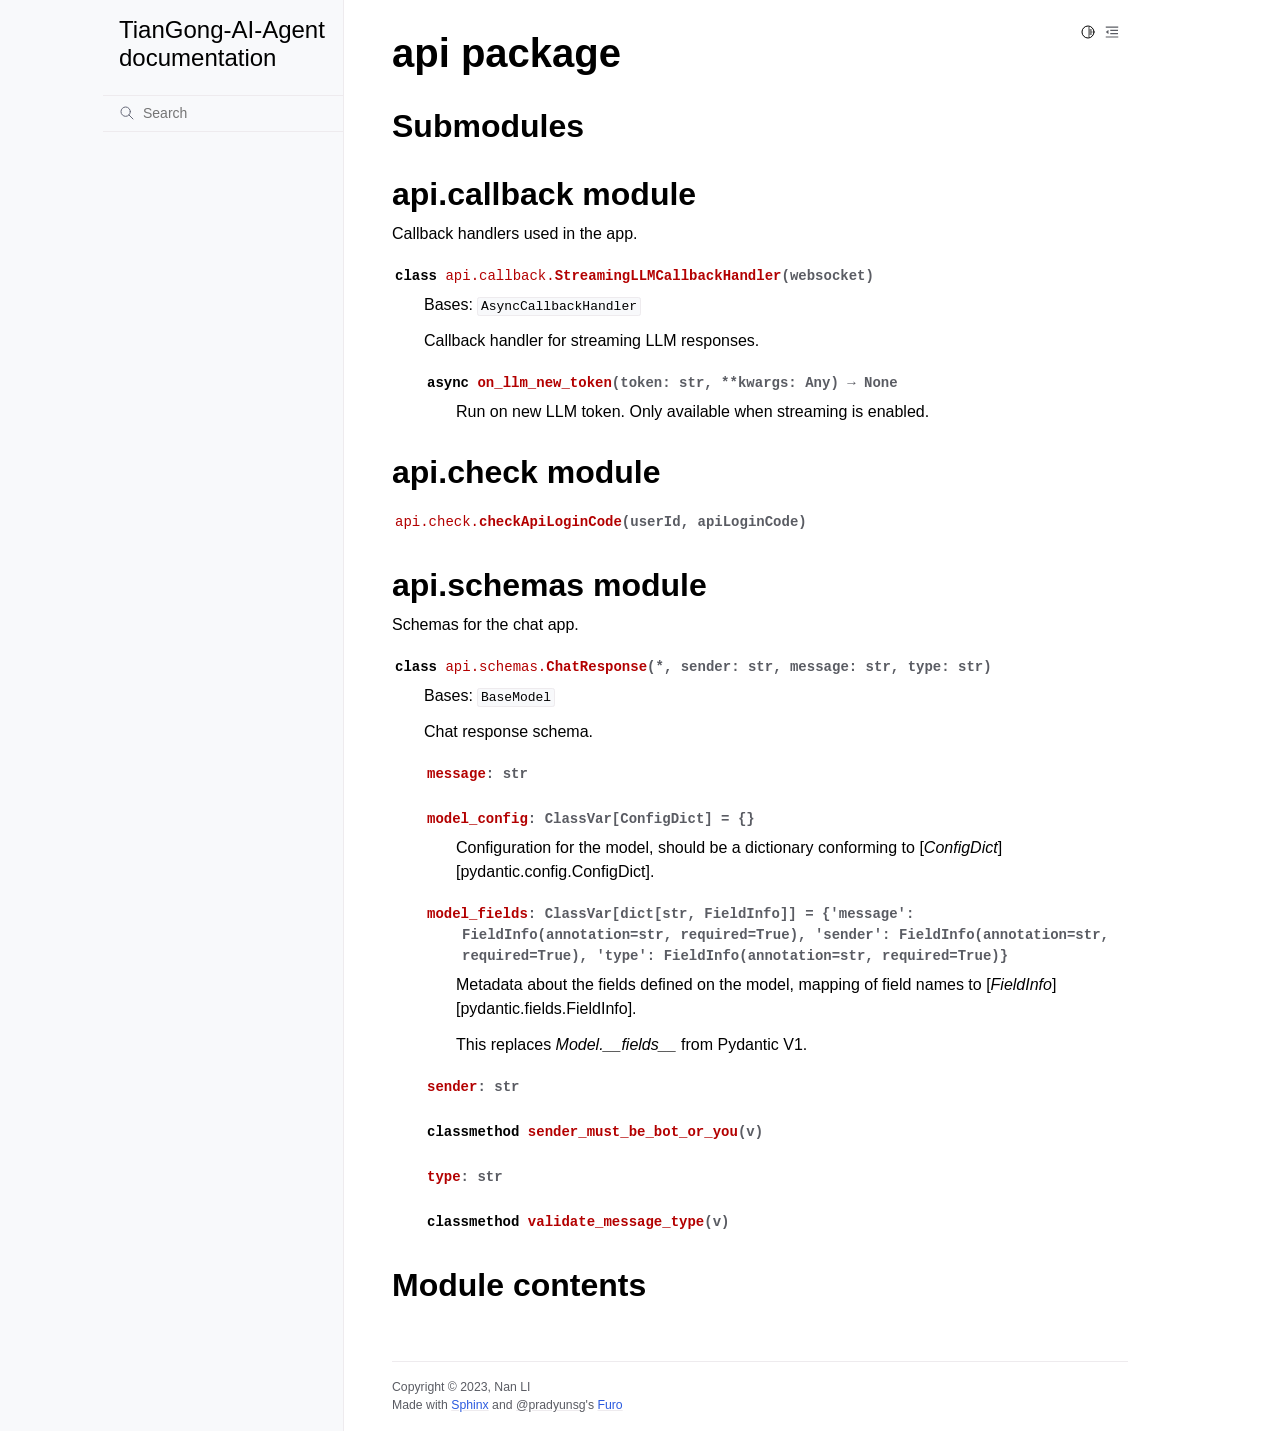
==== commit 54832f85: "change to furo theme" ====
--- a/docs/api.html
+++ b/docs/api.html
@@ -1,47 +1,314 @@
-<!DOCTYPE html>
-<html class="writer-html5" lang="en" >
-<head>
-  <meta charset="utf-8" /><meta name="generator" content="Docutils 0.18.1: http://docutils.sourceforge.net/" />
-
-  <meta name="viewport" content="width=device-width, initial-scale=1.0" />
-  <title>api package &mdash; TianGong-AI-Agent  documentation</title>
-      <link rel="stylesheet" href="_static/pygments.css" type="text/css" />
-      <link rel="stylesheet" href="_static/css/theme.css" type="text/css" />
-  <!--[if lt IE 9]>
-    <script src="_static/js/html5shiv.min.js"></script>
-  <![endif]-->
-  
-        <script src="_static/jquery.js?v=5d32c60e"></script>
-        <script src="_static/_sphinx_javascript_frameworks_compat.js?v=2cd50e6c"></script>
-        <script src="_static/documentation_options.js?v=5929fcd5"></script>
-        <script src="_static/doctools.js?v=888ff710"></script>
-        <script src="_static/sphinx_highlight.js?v=dc90522c"></script>
-    <script src="_static/js/theme.js"></script>
-    <link rel="index" title="Index" href="genindex.html" />
-    <link rel="search" title="Search" href="search.html" /> 
-</head>
-
-<body class="wy-body-for-nav"> 
-  <div class="wy-grid-for-nav">
-    <nav data-toggle="wy-nav-shift" class="wy-nav-side">
-      <div class="wy-side-scroll">
-        <div class="wy-side-nav-search" >
-
+<!doctype html>
+<html class="no-js" lang="en" data-content_root="./">
+  <head><meta charset="utf-8"/>
+    <meta name="viewport" content="width=device-width,initial-scale=1"/>
+    <meta name="color-scheme" content="light dark"><meta name="viewport" content="width=device-width, initial-scale=1" />
+<link rel="index" title="Index" href="genindex.html" /><link rel="search" title="Search" href="search.html" />
+
+    <!-- Generated with Sphinx 7.2.6 and Furo 2023.09.10 -->
+        <title>api package - TianGong-AI-Agent documentation</title>
+      <link rel="stylesheet" type="text/css" href="_static/pygments.css?v=a746c00c" />
+    <link rel="stylesheet" type="text/css" href="_static/styles/furo.css?v=135e06be" />
+    <link rel="stylesheet" type="text/css" href="_static/styles/furo-extensions.css?v=36a5483c" />
+    
+    
+
+
+<style>
+  body {
+    --color-code-background: #f8f8f8;
+  --color-code-foreground: black;
+  
+  }
+  @media not print {
+    body[data-theme="dark"] {
+      --color-code-background: #202020;
+  --color-code-foreground: #d0d0d0;
+  
+    }
+    @media (prefers-color-scheme: dark) {
+      body:not([data-theme="light"]) {
+        --color-code-background: #202020;
+  --color-code-foreground: #d0d0d0;
+  
+      }
+    }
+  }
+</style></head>
+  <body>
+    
+    <script>
+      document.body.dataset.theme = localStorage.getItem("theme") || "auto";
+    </script>
+    
+
+<svg xmlns="http://www.w3.org/2000/svg" style="display: none;">
+  <symbol id="svg-toc" viewBox="0 0 24 24">
+    <title>Contents</title>
+    <svg stroke="currentColor" fill="currentColor" stroke-width="0" viewBox="0 0 1024 1024">
+      <path d="M408 442h480c4.4 0 8-3.6 8-8v-56c0-4.4-3.6-8-8-8H408c-4.4 0-8 3.6-8 8v56c0 4.4 3.6 8 8 8zm-8 204c0 4.4 3.6 8 8 8h480c4.4 0 8-3.6 8-8v-56c0-4.4-3.6-8-8-8H408c-4.4 0-8 3.6-8 8v56zm504-486H120c-4.4 0-8 3.6-8 8v56c0 4.4 3.6 8 8 8h784c4.4 0 8-3.6 8-8v-56c0-4.4-3.6-8-8-8zm0 632H120c-4.4 0-8 3.6-8 8v56c0 4.4 3.6 8 8 8h784c4.4 0 8-3.6 8-8v-56c0-4.4-3.6-8-8-8zM115.4 518.9L271.7 642c5.8 4.6 14.4.5 14.4-6.9V388.9c0-7.4-8.5-11.5-14.4-6.9L115.4 505.1a8.74 8.74 0 0 0 0 13.8z"/>
+    </svg>
+  </symbol>
+  <symbol id="svg-menu" viewBox="0 0 24 24">
+    <title>Menu</title>
+    <svg xmlns="http://www.w3.org/2000/svg" viewBox="0 0 24 24" fill="none" stroke="currentColor"
+      stroke-width="2" stroke-linecap="round" stroke-linejoin="round" class="feather-menu">
+      <line x1="3" y1="12" x2="21" y2="12"></line>
+      <line x1="3" y1="6" x2="21" y2="6"></line>
+      <line x1="3" y1="18" x2="21" y2="18"></line>
+    </svg>
+  </symbol>
+  <symbol id="svg-arrow-right" viewBox="0 0 24 24">
+    <title>Expand</title>
+    <svg xmlns="http://www.w3.org/2000/svg" viewBox="0 0 24 24" fill="none" stroke="currentColor"
+      stroke-width="2" stroke-linecap="round" stroke-linejoin="round" class="feather-chevron-right">
+      <polyline points="9 18 15 12 9 6"></polyline>
+    </svg>
+  </symbol>
+  <symbol id="svg-sun" viewBox="0 0 24 24">
+    <title>Light mode</title>
+    <svg xmlns="http://www.w3.org/2000/svg" viewBox="0 0 24 24" fill="none" stroke="currentColor"
+      stroke-width="1.5" stroke-linecap="round" stroke-linejoin="round" class="feather-sun">
+      <circle cx="12" cy="12" r="5"></circle>
+      <line x1="12" y1="1" x2="12" y2="3"></line>
+      <line x1="12" y1="21" x2="12" y2="23"></line>
+      <line x1="4.22" y1="4.22" x2="5.64" y2="5.64"></line>
+      <line x1="18.36" y1="18.36" x2="19.78" y2="19.78"></line>
+      <line x1="1" y1="12" x2="3" y2="12"></line>
+      <line x1="21" y1="12" x2="23" y2="12"></line>
+      <line x1="4.22" y1="19.78" x2="5.64" y2="18.36"></line>
+      <line x1="18.36" y1="5.64" x2="19.78" y2="4.22"></line>
+    </svg>
+  </symbol>
+  <symbol id="svg-moon" viewBox="0 0 24 24">
+    <title>Dark mode</title>
+    <svg xmlns="http://www.w3.org/2000/svg" viewBox="0 0 24 24" fill="none" stroke="currentColor"
+      stroke-width="1.5" stroke-linecap="round" stroke-linejoin="round" class="icon-tabler-moon">
+      <path stroke="none" d="M0 0h24v24H0z" fill="none" />
+      <path d="M12 3c.132 0 .263 0 .393 0a7.5 7.5 0 0 0 7.92 12.446a9 9 0 1 1 -8.313 -12.454z" />
+    </svg>
+  </symbol>
+  <symbol id="svg-sun-half" viewBox="0 0 24 24">
+    <title>Auto light/dark mode</title>
+    <svg xmlns="http://www.w3.org/2000/svg" viewBox="0 0 24 24" fill="none" stroke="currentColor"
+      stroke-width="1.5" stroke-linecap="round" stroke-linejoin="round" class="icon-tabler-shadow">
+      <path stroke="none" d="M0 0h24v24H0z" fill="none"/>
+      <circle cx="12" cy="12" r="9" />
+      <path d="M13 12h5" />
+      <path d="M13 15h4" />
+      <path d="M13 18h1" />
+      <path d="M13 9h4" />
+      <path d="M13 6h1" />
+    </svg>
+  </symbol>
+</svg>
+
+<input type="checkbox" class="sidebar-toggle" name="__navigation" id="__navigation">
+<input type="checkbox" class="sidebar-toggle" name="__toc" id="__toc">
+<label class="overlay sidebar-overlay" for="__navigation">
+  <div class="visually-hidden">Hide navigation sidebar</div>
+</label>
+<label class="overlay toc-overlay" for="__toc">
+  <div class="visually-hidden">Hide table of contents sidebar</div>
+</label>
+
+
+
+<div class="page">
+  <header class="mobile-header">
+    <div class="header-left">
+      <label class="nav-overlay-icon" for="__navigation">
+        <div class="visually-hidden">Toggle site navigation sidebar</div>
+        <i class="icon"><svg><use href="#svg-menu"></use></svg></i>
+      </label>
+    </div>
+    <div class="header-center">
+      <a href="index.html"><div class="brand">TianGong-AI-Agent  documentation</div></a>
+    </div>
+    <div class="header-right">
+      <div class="theme-toggle-container theme-toggle-header">
+        <button class="theme-toggle">
+          <div class="visually-hidden">Toggle Light / Dark / Auto color theme</div>
+          <svg class="theme-icon-when-auto"><use href="#svg-sun-half"></use></svg>
+          <svg class="theme-icon-when-dark"><use href="#svg-moon"></use></svg>
+          <svg class="theme-icon-when-light"><use href="#svg-sun"></use></svg>
+        </button>
+      </div>
+      <label class="toc-overlay-icon toc-header-icon" for="__toc">
+        <div class="visually-hidden">Toggle table of contents sidebar</div>
+        <i class="icon"><svg><use href="#svg-toc"></use></svg></i>
+      </label>
+    </div>
+  </header>
+  <aside class="sidebar-drawer">
+    <div class="sidebar-container">
+      
+      <div class="sidebar-sticky"><a class="sidebar-brand" href="index.html">
+  
+  
+  <span class="sidebar-brand-text">TianGong-AI-Agent  documentation</span>
+  
+</a><form class="sidebar-search-container" method="get" action="search.html" role="search">
+  <input class="sidebar-search" placeholder="Search" name="q" aria-label="Search">
+  <input type="hidden" name="check_keywords" value="yes">
+  <input type="hidden" name="area" value="default">
+</form>
+<div id="searchbox"></div><div class="sidebar-scroll"><div class="sidebar-tree">
+  
+</div>
+</div>
+
+      </div>
+      
+    </div>
+  </aside>
+  <div class="main">
+    <div class="content">
+      <div class="article-container">
+        <a href="#" class="back-to-top muted-link">
+          <svg xmlns="http://www.w3.org/2000/svg" viewBox="0 0 24 24">
+            <path d="M13 20h-2V8l-5.5 5.5-1.42-1.42L12 4.16l7.92 7.92-1.42 1.42L13 8v12z"></path>
+          </svg>
+          <span>Back to top</span>
+        </a>
+        <div class="content-icon-container">
+          
+<div class="theme-toggle-container theme-toggle-content">
+            <button class="theme-toggle">
+              <div class="visually-hidden">Toggle Light / Dark / Auto color theme</div>
+              <svg class="theme-icon-when-auto"><use href="#svg-sun-half"></use></svg>
+              <svg class="theme-icon-when-dark"><use href="#svg-moon"></use></svg>
+              <svg class="theme-icon-when-light"><use href="#svg-sun"></use></svg>
+            </button>
+          </div>
+          <label class="toc-overlay-icon toc-content-icon" for="__toc">
+            <div class="visually-hidden">Toggle table of contents sidebar</div>
+            <i class="icon"><svg><use href="#svg-toc"></use></svg></i>
+          </label>
+        </div>
+        <article role="main">
+          <section id="api-package">
+<h1>api package<a class="headerlink" href="#api-package" title="Link to this heading">#</a></h1>
+<section id="submodules">
+<h2>Submodules<a class="headerlink" href="#submodules" title="Link to this heading">#</a></h2>
+</section>
+<section id="module-api.callback">
+<span id="api-callback-module"></span><h2>api.callback module<a class="headerlink" href="#module-api.callback" title="Link to this heading">#</a></h2>
+<p>Callback handlers used in the app.</p>
+<dl class="py class">
+<dt class="sig sig-object py" id="api.callback.StreamingLLMCallbackHandler">
+<em class="property"><span class="pre">class</span><span class="w"> </span></em><span class="sig-prename descclassname"><span class="pre">api.callback.</span></span><span class="sig-name descname"><span class="pre">StreamingLLMCallbackHandler</span></span><span class="sig-paren">(</span><em class="sig-param"><span class="n"><span class="pre">websocket</span></span></em><span class="sig-paren">)</span><a class="headerlink" href="#api.callback.StreamingLLMCallbackHandler" title="Link to this definition">#</a></dt>
+<dd><p>Bases: <code class="xref py py-class docutils literal notranslate"><span class="pre">AsyncCallbackHandler</span></code></p>
+<p>Callback handler for streaming LLM responses.</p>
+<dl class="py method">
+<dt class="sig sig-object py" id="api.callback.StreamingLLMCallbackHandler.on_llm_new_token">
+<em class="property"><span class="pre">async</span><span class="w"> </span></em><span class="sig-name descname"><span class="pre">on_llm_new_token</span></span><span class="sig-paren">(</span><em class="sig-param"><span class="n"><span class="pre">token</span></span><span class="p"><span class="pre">:</span></span><span class="w"> </span><span class="n"><span class="pre">str</span></span></em>, <em class="sig-param"><span class="o"><span class="pre">**</span></span><span class="n"><span class="pre">kwargs</span></span><span class="p"><span class="pre">:</span></span><span class="w"> </span><span class="n"><span class="pre">Any</span></span></em><span class="sig-paren">)</span> <span class="sig-return"><span class="sig-return-icon">&#x2192;</span> <span class="sig-return-typehint"><span class="pre">None</span></span></span><a class="headerlink" href="#api.callback.StreamingLLMCallbackHandler.on_llm_new_token" title="Link to this definition">#</a></dt>
+<dd><p>Run on new LLM token. Only available when streaming is enabled.</p>
+</dd></dl>
+
+</dd></dl>
+
+</section>
+<section id="module-api.check">
+<span id="api-check-module"></span><h2>api.check module<a class="headerlink" href="#module-api.check" title="Link to this heading">#</a></h2>
+<dl class="py function">
+<dt class="sig sig-object py" id="api.check.checkApiLoginCode">
+<span class="sig-prename descclassname"><span class="pre">api.check.</span></span><span class="sig-name descname"><span class="pre">checkApiLoginCode</span></span><span class="sig-paren">(</span><em class="sig-param"><span class="n"><span class="pre">userId</span></span></em>, <em class="sig-param"><span class="n"><span class="pre">apiLoginCode</span></span></em><span class="sig-paren">)</span><a class="headerlink" href="#api.check.checkApiLoginCode" title="Link to this definition">#</a></dt>
+<dd></dd></dl>
+
+</section>
+<section id="module-api.schemas">
+<span id="api-schemas-module"></span><h2>api.schemas module<a class="headerlink" href="#module-api.schemas" title="Link to this heading">#</a></h2>
+<p>Schemas for the chat app.</p>
+<dl class="py class">
+<dt class="sig sig-object py" id="api.schemas.ChatResponse">
+<em class="property"><span class="pre">class</span><span class="w"> </span></em><span class="sig-prename descclassname"><span class="pre">api.schemas.</span></span><span class="sig-name descname"><span class="pre">ChatResponse</span></span><span class="sig-paren">(</span><em class="sig-param"><span class="o"><span class="pre">*</span></span></em>, <em class="sig-param"><span class="n"><span class="pre">sender</span></span><span class="p"><span class="pre">:</span></span><span class="w"> </span><span class="n"><span class="pre">str</span></span></em>, <em class="sig-param"><span class="n"><span class="pre">message</span></span><span class="p"><span class="pre">:</span></span><span class="w"> </span><span class="n"><span class="pre">str</span></span></em>, <em class="sig-param"><span class="n"><span class="pre">type</span></span><span class="p"><span class="pre">:</span></span><span class="w"> </span><span class="n"><span class="pre">str</span></span></em><span class="sig-paren">)</span><a class="headerlink" href="#api.schemas.ChatResponse" title="Link to this definition">#</a></dt>
+<dd><p>Bases: <code class="xref py py-class docutils literal notranslate"><span class="pre">BaseModel</span></code></p>
+<p>Chat response schema.</p>
+<dl class="py attribute">
+<dt class="sig sig-object py" id="api.schemas.ChatResponse.message">
+<span class="sig-name descname"><span class="pre">message</span></span><em class="property"><span class="p"><span class="pre">:</span></span><span class="w"> </span><span class="pre">str</span></em><a class="headerlink" href="#api.schemas.ChatResponse.message" title="Link to this definition">#</a></dt>
+<dd></dd></dl>
+
+<dl class="py attribute">
+<dt class="sig sig-object py" id="api.schemas.ChatResponse.model_config">
+<span class="sig-name descname"><span class="pre">model_config</span></span><em class="property"><span class="p"><span class="pre">:</span></span><span class="w"> </span><span class="pre">ClassVar</span><span class="p"><span class="pre">[</span></span><span class="pre">ConfigDict</span><span class="p"><span class="pre">]</span></span></em><em class="property"><span class="w"> </span><span class="p"><span class="pre">=</span></span><span class="w"> </span><span class="pre">{}</span></em><a class="headerlink" href="#api.schemas.ChatResponse.model_config" title="Link to this definition">#</a></dt>
+<dd><p>Configuration for the model, should be a dictionary conforming to [<cite>ConfigDict</cite>][pydantic.config.ConfigDict].</p>
+</dd></dl>
+
+<dl class="py attribute">
+<dt class="sig sig-object py" id="api.schemas.ChatResponse.model_fields">
+<span class="sig-name descname"><span class="pre">model_fields</span></span><em class="property"><span class="p"><span class="pre">:</span></span><span class="w"> </span><span class="pre">ClassVar</span><span class="p"><span class="pre">[</span></span><span class="pre">dict</span><span class="p"><span class="pre">[</span></span><span class="pre">str</span><span class="p"><span class="pre">,</span></span><span class="w"> </span><span class="pre">FieldInfo</span><span class="p"><span class="pre">]</span></span><span class="p"><span class="pre">]</span></span></em><em class="property"><span class="w"> </span><span class="p"><span class="pre">=</span></span><span class="w"> </span><span class="pre">{'message':</span> <span class="pre">FieldInfo(annotation=str,</span> <span class="pre">required=True),</span> <span class="pre">'sender':</span> <span class="pre">FieldInfo(annotation=str,</span> <span class="pre">required=True),</span> <span class="pre">'type':</span> <span class="pre">FieldInfo(annotation=str,</span> <span class="pre">required=True)}</span></em><a class="headerlink" href="#api.schemas.ChatResponse.model_fields" title="Link to this definition">#</a></dt>
+<dd><p>Metadata about the fields defined on the model,
+mapping of field names to [<cite>FieldInfo</cite>][pydantic.fields.FieldInfo].</p>
+<p>This replaces <cite>Model.__fields__</cite> from Pydantic V1.</p>
+</dd></dl>
+
+<dl class="py attribute">
+<dt class="sig sig-object py" id="api.schemas.ChatResponse.sender">
+<span class="sig-name descname"><span class="pre">sender</span></span><em class="property"><span class="p"><span class="pre">:</span></span><span class="w"> </span><span class="pre">str</span></em><a class="headerlink" href="#api.schemas.ChatResponse.sender" title="Link to this definition">#</a></dt>
+<dd></dd></dl>
+
+<dl class="py method">
+<dt class="sig sig-object py" id="api.schemas.ChatResponse.sender_must_be_bot_or_you">
+<em class="property"><span class="pre">classmethod</span><span class="w"> </span></em><span class="sig-name descname"><span class="pre">sender_must_be_bot_or_you</span></span><span class="sig-paren">(</span><em class="sig-param"><span class="n"><span class="pre">v</span></span></em><span class="sig-paren">)</span><a class="headerlink" href="#api.schemas.ChatResponse.sender_must_be_bot_or_you" title="Link to this definition">#</a></dt>
+<dd></dd></dl>
+
+<dl class="py attribute">
+<dt class="sig sig-object py" id="api.schemas.ChatResponse.type">
+<span class="sig-name descname"><span class="pre">type</span></span><em class="property"><span class="p"><span class="pre">:</span></span><span class="w"> </span><span class="pre">str</span></em><a class="headerlink" href="#api.schemas.ChatResponse.type" title="Link to this definition">#</a></dt>
+<dd></dd></dl>
+
+<dl class="py method">
+<dt class="sig sig-object py" id="api.schemas.ChatResponse.validate_message_type">
+<em class="property"><span class="pre">classmethod</span><span class="w"> </span></em><span class="sig-name descname"><span class="pre">validate_message_type</span></span><span class="sig-paren">(</span><em class="sig-param"><span class="n"><span class="pre">v</span></span></em><span class="sig-paren">)</span><a class="headerlink" href="#api.schemas.ChatResponse.validate_message_type" title="Link to this definition">#</a></dt>
+<dd></dd></dl>
+
+</dd></dl>
+
+</section>
+<section id="module-api">
+<span id="module-contents"></span><h2>Module contents<a class="headerlink" href="#module-api" title="Link to this heading">#</a></h2>
+</section>
+</section>
+
+        </article>
+      </div>
+      <footer>
+        
+        <div class="related-pages">
           
           
-          <a href="index.html" class="icon icon-home">
-            TianGong-AI-Agent
-          </a>
-<div role="search">
-  <form id="rtd-search-form" class="wy-form" action="search.html" method="get">
-    <input type="text" name="q" placeholder="Search docs" aria-label="Search docs" />
-    <input type="hidden" name="check_keywords" value="yes" />
-    <input type="hidden" name="area" value="default" />
-  </form>
-</div>
-        </div><div class="wy-menu wy-menu-vertical" data-spy="affix" role="navigation" aria-label="Navigation menu">
-              <!-- Local TOC -->
-              <div class="local-toc"><ul>
+        </div>
+        <div class="bottom-of-page">
+          <div class="left-details">
+            <div class="copyright">
+                Copyright &#169; 2023, Nan LI
+            </div>
+            Made with <a href="https://www.sphinx-doc.org/">Sphinx</a> and <a class="muted-link" href="https://pradyunsg.me">@pradyunsg</a>'s
+            
+            <a href="https://github.com/pradyunsg/furo">Furo</a>
+            
+          </div>
+          <div class="right-details">
+            
+          </div>
+        </div>
+        
+      </footer>
+    </div>
+    <aside class="toc-drawer">
+      
+      
+      <div class="toc-sticky toc-scroll">
+        <div class="toc-title-container">
+          <span class="toc-title">
+            On this page
+          </span>
+        </div>
+        <div class="toc-tree-container">
+          <div class="toc-tree">
+            <ul>
 <li><a class="reference internal" href="#">api package</a><ul>
 <li><a class="reference internal" href="#submodules">Submodules</a></li>
 <li><a class="reference internal" href="#module-api.callback">api.callback module</a><ul>
@@ -72,142 +339,17 @@
 </ul>
 </li>
 </ul>
-</div>
+
+          </div>
         </div>
       </div>
-    </nav>
-
-    <section data-toggle="wy-nav-shift" class="wy-nav-content-wrap"><nav class="wy-nav-top" aria-label="Mobile navigation menu" >
-          <i data-toggle="wy-nav-top" class="fa fa-bars"></i>
-          <a href="index.html">TianGong-AI-Agent</a>
-      </nav>
-
-      <div class="wy-nav-content">
-        <div class="rst-content">
-          <div role="navigation" aria-label="Page navigation">
-  <ul class="wy-breadcrumbs">
-      <li><a href="index.html" class="icon icon-home" aria-label="Home"></a></li>
-      <li class="breadcrumb-item active">api package</li>
-      <li class="wy-breadcrumbs-aside">
-            <a href="_sources/api.rst.txt" rel="nofollow"> View page source</a>
-      </li>
-  </ul>
-  <hr/>
-</div>
-          <div role="main" class="document" itemscope="itemscope" itemtype="http://schema.org/Article">
-           <div itemprop="articleBody">
-             
-  <section id="api-package">
-<h1>api package<a class="headerlink" href="#api-package" title="Link to this heading"></a></h1>
-<section id="submodules">
-<h2>Submodules<a class="headerlink" href="#submodules" title="Link to this heading"></a></h2>
-</section>
-<section id="module-api.callback">
-<span id="api-callback-module"></span><h2>api.callback module<a class="headerlink" href="#module-api.callback" title="Link to this heading"></a></h2>
-<p>Callback handlers used in the app.</p>
-<dl class="py class">
-<dt class="sig sig-object py" id="api.callback.StreamingLLMCallbackHandler">
-<em class="property"><span class="pre">class</span><span class="w"> </span></em><span class="sig-prename descclassname"><span class="pre">api.callback.</span></span><span class="sig-name descname"><span class="pre">StreamingLLMCallbackHandler</span></span><span class="sig-paren">(</span><em class="sig-param"><span class="n"><span class="pre">websocket</span></span></em><span class="sig-paren">)</span><a class="headerlink" href="#api.callback.StreamingLLMCallbackHandler" title="Link to this definition"></a></dt>
-<dd><p>Bases: <code class="xref py py-class docutils literal notranslate"><span class="pre">AsyncCallbackHandler</span></code></p>
-<p>Callback handler for streaming LLM responses.</p>
-<dl class="py method">
-<dt class="sig sig-object py" id="api.callback.StreamingLLMCallbackHandler.on_llm_new_token">
-<em class="property"><span class="pre">async</span><span class="w"> </span></em><span class="sig-name descname"><span class="pre">on_llm_new_token</span></span><span class="sig-paren">(</span><em class="sig-param"><span class="n"><span class="pre">token</span></span><span class="p"><span class="pre">:</span></span><span class="w"> </span><span class="n"><span class="pre">str</span></span></em>, <em class="sig-param"><span class="o"><span class="pre">**</span></span><span class="n"><span class="pre">kwargs</span></span><span class="p"><span class="pre">:</span></span><span class="w"> </span><span class="n"><span class="pre">Any</span></span></em><span class="sig-paren">)</span> <span class="sig-return"><span class="sig-return-icon">&#x2192;</span> <span class="sig-return-typehint"><span class="pre">None</span></span></span><a class="headerlink" href="#api.callback.StreamingLLMCallbackHandler.on_llm_new_token" title="Link to this definition"></a></dt>
-<dd><p>Run on new LLM token. Only available when streaming is enabled.</p>
-</dd></dl>
-
-</dd></dl>
-
-</section>
-<section id="module-api.check">
-<span id="api-check-module"></span><h2>api.check module<a class="headerlink" href="#module-api.check" title="Link to this heading"></a></h2>
-<dl class="py function">
-<dt class="sig sig-object py" id="api.check.checkApiLoginCode">
-<span class="sig-prename descclassname"><span class="pre">api.check.</span></span><span class="sig-name descname"><span class="pre">checkApiLoginCode</span></span><span class="sig-paren">(</span><em class="sig-param"><span class="n"><span class="pre">userId</span></span></em>, <em class="sig-param"><span class="n"><span class="pre">apiLoginCode</span></span></em><span class="sig-paren">)</span><a class="headerlink" href="#api.check.checkApiLoginCode" title="Link to this definition"></a></dt>
-<dd></dd></dl>
-
-</section>
-<section id="module-api.schemas">
-<span id="api-schemas-module"></span><h2>api.schemas module<a class="headerlink" href="#module-api.schemas" title="Link to this heading"></a></h2>
-<p>Schemas for the chat app.</p>
-<dl class="py class">
-<dt class="sig sig-object py" id="api.schemas.ChatResponse">
-<em class="property"><span class="pre">class</span><span class="w"> </span></em><span class="sig-prename descclassname"><span class="pre">api.schemas.</span></span><span class="sig-name descname"><span class="pre">ChatResponse</span></span><span class="sig-paren">(</span><em class="sig-param"><span class="o"><span class="pre">*</span></span></em>, <em class="sig-param"><span class="n"><span class="pre">sender</span></span><span class="p"><span class="pre">:</span></span><span class="w"> </span><span class="n"><span class="pre">str</span></span></em>, <em class="sig-param"><span class="n"><span class="pre">message</span></span><span class="p"><span class="pre">:</span></span><span class="w"> </span><span class="n"><span class="pre">str</span></span></em>, <em class="sig-param"><span class="n"><span class="pre">type</span></span><span class="p"><span class="pre">:</span></span><span class="w"> </span><span class="n"><span class="pre">str</span></span></em><span class="sig-paren">)</span><a class="headerlink" href="#api.schemas.ChatResponse" title="Link to this definition"></a></dt>
-<dd><p>Bases: <code class="xref py py-class docutils literal notranslate"><span class="pre">BaseModel</span></code></p>
-<p>Chat response schema.</p>
-<dl class="py attribute">
-<dt class="sig sig-object py" id="api.schemas.ChatResponse.message">
-<span class="sig-name descname"><span class="pre">message</span></span><em class="property"><span class="p"><span class="pre">:</span></span><span class="w"> </span><span class="pre">str</span></em><a class="headerlink" href="#api.schemas.ChatResponse.message" title="Link to this definition"></a></dt>
-<dd></dd></dl>
-
-<dl class="py attribute">
-<dt class="sig sig-object py" id="api.schemas.ChatResponse.model_config">
-<span class="sig-name descname"><span class="pre">model_config</span></span><em class="property"><span class="p"><span class="pre">:</span></span><span class="w"> </span><span class="pre">ClassVar</span><span class="p"><span class="pre">[</span></span><span class="pre">ConfigDict</span><span class="p"><span class="pre">]</span></span></em><em class="property"><span class="w"> </span><span class="p"><span class="pre">=</span></span><span class="w"> </span><span class="pre">{}</span></em><a class="headerlink" href="#api.schemas.ChatResponse.model_config" title="Link to this definition"></a></dt>
-<dd><p>Configuration for the model, should be a dictionary conforming to [<cite>ConfigDict</cite>][pydantic.config.ConfigDict].</p>
-</dd></dl>
-
-<dl class="py attribute">
-<dt class="sig sig-object py" id="api.schemas.ChatResponse.model_fields">
-<span class="sig-name descname"><span class="pre">model_fields</span></span><em class="property"><span class="p"><span class="pre">:</span></span><span class="w"> </span><span class="pre">ClassVar</span><span class="p"><span class="pre">[</span></span><span class="pre">dict</span><span class="p"><span class="pre">[</span></span><span class="pre">str</span><span class="p"><span class="pre">,</span></span><span class="w"> </span><span class="pre">FieldInfo</span><span class="p"><span class="pre">]</span></span><span class="p"><span class="pre">]</span></span></em><em class="property"><span class="w"> </span><span class="p"><span class="pre">=</span></span><span class="w"> </span><span class="pre">{'message':</span> <span class="pre">FieldInfo(annotation=str,</span> <span class="pre">required=True),</span> <span class="pre">'sender':</span> <span class="pre">FieldInfo(annotation=str,</span> <span class="pre">required=True),</span> <span class="pre">'type':</span> <span class="pre">FieldInfo(annotation=str,</span> <span class="pre">required=True)}</span></em><a class="headerlink" href="#api.schemas.ChatResponse.model_fields" title="Link to this definition"></a></dt>
-<dd><p>Metadata about the fields defined on the model,
-mapping of field names to [<cite>FieldInfo</cite>][pydantic.fields.FieldInfo].</p>
-<p>This replaces <cite>Model.__fields__</cite> from Pydantic V1.</p>
-</dd></dl>
-
-<dl class="py attribute">
-<dt class="sig sig-object py" id="api.schemas.ChatResponse.sender">
-<span class="sig-name descname"><span class="pre">sender</span></span><em class="property"><span class="p"><span class="pre">:</span></span><span class="w"> </span><span class="pre">str</span></em><a class="headerlink" href="#api.schemas.ChatResponse.sender" title="Link to this definition"></a></dt>
-<dd></dd></dl>
-
-<dl class="py method">
-<dt class="sig sig-object py" id="api.schemas.ChatResponse.sender_must_be_bot_or_you">
-<em class="property"><span class="pre">classmethod</span><span class="w"> </span></em><span class="sig-name descname"><span class="pre">sender_must_be_bot_or_you</span></span><span class="sig-paren">(</span><em class="sig-param"><span class="n"><span class="pre">v</span></span></em><span class="sig-paren">)</span><a class="headerlink" href="#api.schemas.ChatResponse.sender_must_be_bot_or_you" title="Link to this definition"></a></dt>
-<dd></dd></dl>
-
-<dl class="py attribute">
-<dt class="sig sig-object py" id="api.schemas.ChatResponse.type">
-<span class="sig-name descname"><span class="pre">type</span></span><em class="property"><span class="p"><span class="pre">:</span></span><span class="w"> </span><span class="pre">str</span></em><a class="headerlink" href="#api.schemas.ChatResponse.type" title="Link to this definition"></a></dt>
-<dd></dd></dl>
-
-<dl class="py method">
-<dt class="sig sig-object py" id="api.schemas.ChatResponse.validate_message_type">
-<em class="property"><span class="pre">classmethod</span><span class="w"> </span></em><span class="sig-name descname"><span class="pre">validate_message_type</span></span><span class="sig-paren">(</span><em class="sig-param"><span class="n"><span class="pre">v</span></span></em><span class="sig-paren">)</span><a class="headerlink" href="#api.schemas.ChatResponse.validate_message_type" title="Link to this definition"></a></dt>
-<dd></dd></dl>
-
-</dd></dl>
-
-</section>
-<section id="module-api">
-<span id="module-contents"></span><h2>Module contents<a class="headerlink" href="#module-api" title="Link to this heading"></a></h2>
-</section>
-</section>
-
-
-           </div>
-          </div>
-          <footer>
-
-  <hr/>
-
-  <div role="contentinfo">
-    <p>&#169; Copyright 2023, Nan LI.</p>
+      
+      
+    </aside>
   </div>
-
-  Built with <a href="https://www.sphinx-doc.org/">Sphinx</a> using a
-    <a href="https://github.com/readthedocs/sphinx_rtd_theme">theme</a>
-    provided by <a href="https://readthedocs.org">Read the Docs</a>.
-   
-
-</footer>
-        </div>
-      </div>
-    </section>
-  </div>
-  <script>
-      jQuery(function () {
-          SphinxRtdTheme.Navigation.enable(true);
-      });
-  </script> 
-
-</body>
+</div><script src="_static/documentation_options.js?v=5929fcd5"></script>
+    <script src="_static/doctools.js?v=888ff710"></script>
+    <script src="_static/sphinx_highlight.js?v=dc90522c"></script>
+    <script src="_static/scripts/furo.js?v=32e29ea5"></script>
+    </body>
 </html>
--- a/docs/_static/pygments.css
+++ b/docs/_static/pygments.css
@@ -1,75 +1,258 @@
-pre { line-height: 125%; }
-td.linenos .normal { color: inherit; background-color: transparent; padding-left: 5px; padding-right: 5px; }
-span.linenos { color: inherit; background-color: transparent; padding-left: 5px; padding-right: 5px; }
-td.linenos .special { color: #000000; background-color: #ffffc0; padding-left: 5px; padding-right: 5px; }
-span.linenos.special { color: #000000; background-color: #ffffc0; padding-left: 5px; padding-right: 5px; }
+.highlight pre { line-height: 125%; }
+.highlight td.linenos .normal { color: inherit; background-color: transparent; padding-left: 5px; padding-right: 5px; }
+.highlight span.linenos { color: inherit; background-color: transparent; padding-left: 5px; padding-right: 5px; }
+.highlight td.linenos .special { color: #000000; background-color: #ffffc0; padding-left: 5px; padding-right: 5px; }
+.highlight span.linenos.special { color: #000000; background-color: #ffffc0; padding-left: 5px; padding-right: 5px; }
 .highlight .hll { background-color: #ffffcc }
 .highlight { background: #f8f8f8; }
-.highlight .c { color: #3D7B7B; font-style: italic } /* Comment */
-.highlight .err { border: 1px solid #FF0000 } /* Error */
-.highlight .k { color: #008000; font-weight: bold } /* Keyword */
-.highlight .o { color: #666666 } /* Operator */
-.highlight .ch { color: #3D7B7B; font-style: italic } /* Comment.Hashbang */
-.highlight .cm { color: #3D7B7B; font-style: italic } /* Comment.Multiline */
-.highlight .cp { color: #9C6500 } /* Comment.Preproc */
-.highlight .cpf { color: #3D7B7B; font-style: italic } /* Comment.PreprocFile */
-.highlight .c1 { color: #3D7B7B; font-style: italic } /* Comment.Single */
-.highlight .cs { color: #3D7B7B; font-style: italic } /* Comment.Special */
-.highlight .gd { color: #A00000 } /* Generic.Deleted */
-.highlight .ge { font-style: italic } /* Generic.Emph */
-.highlight .ges { font-weight: bold; font-style: italic } /* Generic.EmphStrong */
-.highlight .gr { color: #E40000 } /* Generic.Error */
+.highlight .c { color: #8f5902; font-style: italic } /* Comment */
+.highlight .err { color: #a40000; border: 1px solid #ef2929 } /* Error */
+.highlight .g { color: #000000 } /* Generic */
+.highlight .k { color: #204a87; font-weight: bold } /* Keyword */
+.highlight .l { color: #000000 } /* Literal */
+.highlight .n { color: #000000 } /* Name */
+.highlight .o { color: #ce5c00; font-weight: bold } /* Operator */
+.highlight .x { color: #000000 } /* Other */
+.highlight .p { color: #000000; font-weight: bold } /* Punctuation */
+.highlight .ch { color: #8f5902; font-style: italic } /* Comment.Hashbang */
+.highlight .cm { color: #8f5902; font-style: italic } /* Comment.Multiline */
+.highlight .cp { color: #8f5902; font-style: italic } /* Comment.Preproc */
+.highlight .cpf { color: #8f5902; font-style: italic } /* Comment.PreprocFile */
+.highlight .c1 { color: #8f5902; font-style: italic } /* Comment.Single */
+.highlight .cs { color: #8f5902; font-style: italic } /* Comment.Special */
+.highlight .gd { color: #a40000 } /* Generic.Deleted */
+.highlight .ge { color: #000000; font-style: italic } /* Generic.Emph */
+.highlight .ges { color: #000000; font-weight: bold; font-style: italic } /* Generic.EmphStrong */
+.highlight .gr { color: #ef2929 } /* Generic.Error */
 .highlight .gh { color: #000080; font-weight: bold } /* Generic.Heading */
-.highlight .gi { color: #008400 } /* Generic.Inserted */
-.highlight .go { color: #717171 } /* Generic.Output */
-.highlight .gp { color: #000080; font-weight: bold } /* Generic.Prompt */
-.highlight .gs { font-weight: bold } /* Generic.Strong */
+.highlight .gi { color: #00A000 } /* Generic.Inserted */
+.highlight .go { color: #000000; font-style: italic } /* Generic.Output */
+.highlight .gp { color: #8f5902 } /* Generic.Prompt */
+.highlight .gs { color: #000000; font-weight: bold } /* Generic.Strong */
 .highlight .gu { color: #800080; font-weight: bold } /* Generic.Subheading */
-.highlight .gt { color: #0044DD } /* Generic.Traceback */
-.highlight .kc { color: #008000; font-weight: bold } /* Keyword.Constant */
-.highlight .kd { color: #008000; font-weight: bold } /* Keyword.Declaration */
-.highlight .kn { color: #008000; font-weight: bold } /* Keyword.Namespace */
-.highlight .kp { color: #008000 } /* Keyword.Pseudo */
-.highlight .kr { color: #008000; font-weight: bold } /* Keyword.Reserved */
-.highlight .kt { color: #B00040 } /* Keyword.Type */
-.highlight .m { color: #666666 } /* Literal.Number */
-.highlight .s { color: #BA2121 } /* Literal.String */
-.highlight .na { color: #687822 } /* Name.Attribute */
-.highlight .nb { color: #008000 } /* Name.Builtin */
-.highlight .nc { color: #0000FF; font-weight: bold } /* Name.Class */
-.highlight .no { color: #880000 } /* Name.Constant */
-.highlight .nd { color: #AA22FF } /* Name.Decorator */
-.highlight .ni { color: #717171; font-weight: bold } /* Name.Entity */
-.highlight .ne { color: #CB3F38; font-weight: bold } /* Name.Exception */
-.highlight .nf { color: #0000FF } /* Name.Function */
-.highlight .nl { color: #767600 } /* Name.Label */
-.highlight .nn { color: #0000FF; font-weight: bold } /* Name.Namespace */
-.highlight .nt { color: #008000; font-weight: bold } /* Name.Tag */
-.highlight .nv { color: #19177C } /* Name.Variable */
-.highlight .ow { color: #AA22FF; font-weight: bold } /* Operator.Word */
-.highlight .w { color: #bbbbbb } /* Text.Whitespace */
-.highlight .mb { color: #666666 } /* Literal.Number.Bin */
-.highlight .mf { color: #666666 } /* Literal.Number.Float */
-.highlight .mh { color: #666666 } /* Literal.Number.Hex */
-.highlight .mi { color: #666666 } /* Literal.Number.Integer */
-.highlight .mo { color: #666666 } /* Literal.Number.Oct */
-.highlight .sa { color: #BA2121 } /* Literal.String.Affix */
-.highlight .sb { color: #BA2121 } /* Literal.String.Backtick */
-.highlight .sc { color: #BA2121 } /* Literal.String.Char */
-.highlight .dl { color: #BA2121 } /* Literal.String.Delimiter */
-.highlight .sd { color: #BA2121; font-style: italic } /* Literal.String.Doc */
-.highlight .s2 { color: #BA2121 } /* Literal.String.Double */
-.highlight .se { color: #AA5D1F; font-weight: bold } /* Literal.String.Escape */
-.highlight .sh { color: #BA2121 } /* Literal.String.Heredoc */
-.highlight .si { color: #A45A77; font-weight: bold } /* Literal.String.Interpol */
-.highlight .sx { color: #008000 } /* Literal.String.Other */
-.highlight .sr { color: #A45A77 } /* Literal.String.Regex */
-.highlight .s1 { color: #BA2121 } /* Literal.String.Single */
-.highlight .ss { color: #19177C } /* Literal.String.Symbol */
-.highlight .bp { color: #008000 } /* Name.Builtin.Pseudo */
-.highlight .fm { color: #0000FF } /* Name.Function.Magic */
-.highlight .vc { color: #19177C } /* Name.Variable.Class */
-.highlight .vg { color: #19177C } /* Name.Variable.Global */
-.highlight .vi { color: #19177C } /* Name.Variable.Instance */
-.highlight .vm { color: #19177C } /* Name.Variable.Magic */
-.highlight .il { color: #666666 } /* Literal.Number.Integer.Long */+.highlight .gt { color: #a40000; font-weight: bold } /* Generic.Traceback */
+.highlight .kc { color: #204a87; font-weight: bold } /* Keyword.Constant */
+.highlight .kd { color: #204a87; font-weight: bold } /* Keyword.Declaration */
+.highlight .kn { color: #204a87; font-weight: bold } /* Keyword.Namespace */
+.highlight .kp { color: #204a87; font-weight: bold } /* Keyword.Pseudo */
+.highlight .kr { color: #204a87; font-weight: bold } /* Keyword.Reserved */
+.highlight .kt { color: #204a87; font-weight: bold } /* Keyword.Type */
+.highlight .ld { color: #000000 } /* Literal.Date */
+.highlight .m { color: #0000cf; font-weight: bold } /* Literal.Number */
+.highlight .s { color: #4e9a06 } /* Literal.String */
+.highlight .na { color: #c4a000 } /* Name.Attribute */
+.highlight .nb { color: #204a87 } /* Name.Builtin */
+.highlight .nc { color: #000000 } /* Name.Class */
+.highlight .no { color: #000000 } /* Name.Constant */
+.highlight .nd { color: #5c35cc; font-weight: bold } /* Name.Decorator */
+.highlight .ni { color: #ce5c00 } /* Name.Entity */
+.highlight .ne { color: #cc0000; font-weight: bold } /* Name.Exception */
+.highlight .nf { color: #000000 } /* Name.Function */
+.highlight .nl { color: #f57900 } /* Name.Label */
+.highlight .nn { color: #000000 } /* Name.Namespace */
+.highlight .nx { color: #000000 } /* Name.Other */
+.highlight .py { color: #000000 } /* Name.Property */
+.highlight .nt { color: #204a87; font-weight: bold } /* Name.Tag */
+.highlight .nv { color: #000000 } /* Name.Variable */
+.highlight .ow { color: #204a87; font-weight: bold } /* Operator.Word */
+.highlight .pm { color: #000000; font-weight: bold } /* Punctuation.Marker */
+.highlight .w { color: #f8f8f8 } /* Text.Whitespace */
+.highlight .mb { color: #0000cf; font-weight: bold } /* Literal.Number.Bin */
+.highlight .mf { color: #0000cf; font-weight: bold } /* Literal.Number.Float */
+.highlight .mh { color: #0000cf; font-weight: bold } /* Literal.Number.Hex */
+.highlight .mi { color: #0000cf; font-weight: bold } /* Literal.Number.Integer */
+.highlight .mo { color: #0000cf; font-weight: bold } /* Literal.Number.Oct */
+.highlight .sa { color: #4e9a06 } /* Literal.String.Affix */
+.highlight .sb { color: #4e9a06 } /* Literal.String.Backtick */
+.highlight .sc { color: #4e9a06 } /* Literal.String.Char */
+.highlight .dl { color: #4e9a06 } /* Literal.String.Delimiter */
+.highlight .sd { color: #8f5902; font-style: italic } /* Literal.String.Doc */
+.highlight .s2 { color: #4e9a06 } /* Literal.String.Double */
+.highlight .se { color: #4e9a06 } /* Literal.String.Escape */
+.highlight .sh { color: #4e9a06 } /* Literal.String.Heredoc */
+.highlight .si { color: #4e9a06 } /* Literal.String.Interpol */
+.highlight .sx { color: #4e9a06 } /* Literal.String.Other */
+.highlight .sr { color: #4e9a06 } /* Literal.String.Regex */
+.highlight .s1 { color: #4e9a06 } /* Literal.String.Single */
+.highlight .ss { color: #4e9a06 } /* Literal.String.Symbol */
+.highlight .bp { color: #3465a4 } /* Name.Builtin.Pseudo */
+.highlight .fm { color: #000000 } /* Name.Function.Magic */
+.highlight .vc { color: #000000 } /* Name.Variable.Class */
+.highlight .vg { color: #000000 } /* Name.Variable.Global */
+.highlight .vi { color: #000000 } /* Name.Variable.Instance */
+.highlight .vm { color: #000000 } /* Name.Variable.Magic */
+.highlight .il { color: #0000cf; font-weight: bold } /* Literal.Number.Integer.Long */
+@media not print {
+body[data-theme="dark"] .highlight pre { line-height: 125%; }
+body[data-theme="dark"] .highlight td.linenos .normal { color: #aaaaaa; background-color: transparent; padding-left: 5px; padding-right: 5px; }
+body[data-theme="dark"] .highlight span.linenos { color: #aaaaaa; background-color: transparent; padding-left: 5px; padding-right: 5px; }
+body[data-theme="dark"] .highlight td.linenos .special { color: #000000; background-color: #ffffc0; padding-left: 5px; padding-right: 5px; }
+body[data-theme="dark"] .highlight span.linenos.special { color: #000000; background-color: #ffffc0; padding-left: 5px; padding-right: 5px; }
+body[data-theme="dark"] .highlight .hll { background-color: #404040 }
+body[data-theme="dark"] .highlight { background: #202020; color: #d0d0d0 }
+body[data-theme="dark"] .highlight .c { color: #ababab; font-style: italic } /* Comment */
+body[data-theme="dark"] .highlight .err { color: #a61717; background-color: #e3d2d2 } /* Error */
+body[data-theme="dark"] .highlight .esc { color: #d0d0d0 } /* Escape */
+body[data-theme="dark"] .highlight .g { color: #d0d0d0 } /* Generic */
+body[data-theme="dark"] .highlight .k { color: #6ebf26; font-weight: bold } /* Keyword */
+body[data-theme="dark"] .highlight .l { color: #d0d0d0 } /* Literal */
+body[data-theme="dark"] .highlight .n { color: #d0d0d0 } /* Name */
+body[data-theme="dark"] .highlight .o { color: #d0d0d0 } /* Operator */
+body[data-theme="dark"] .highlight .x { color: #d0d0d0 } /* Other */
+body[data-theme="dark"] .highlight .p { color: #d0d0d0 } /* Punctuation */
+body[data-theme="dark"] .highlight .ch { color: #ababab; font-style: italic } /* Comment.Hashbang */
+body[data-theme="dark"] .highlight .cm { color: #ababab; font-style: italic } /* Comment.Multiline */
+body[data-theme="dark"] .highlight .cp { color: #ff3a3a; font-weight: bold } /* Comment.Preproc */
+body[data-theme="dark"] .highlight .cpf { color: #ababab; font-style: italic } /* Comment.PreprocFile */
+body[data-theme="dark"] .highlight .c1 { color: #ababab; font-style: italic } /* Comment.Single */
+body[data-theme="dark"] .highlight .cs { color: #e50808; font-weight: bold; background-color: #520000 } /* Comment.Special */
+body[data-theme="dark"] .highlight .gd { color: #d22323 } /* Generic.Deleted */
+body[data-theme="dark"] .highlight .ge { color: #d0d0d0; font-style: italic } /* Generic.Emph */
+body[data-theme="dark"] .highlight .ges { color: #d0d0d0; font-weight: bold; font-style: italic } /* Generic.EmphStrong */
+body[data-theme="dark"] .highlight .gr { color: #d22323 } /* Generic.Error */
+body[data-theme="dark"] .highlight .gh { color: #ffffff; font-weight: bold } /* Generic.Heading */
+body[data-theme="dark"] .highlight .gi { color: #589819 } /* Generic.Inserted */
+body[data-theme="dark"] .highlight .go { color: #cccccc } /* Generic.Output */
+body[data-theme="dark"] .highlight .gp { color: #aaaaaa } /* Generic.Prompt */
+body[data-theme="dark"] .highlight .gs { color: #d0d0d0; font-weight: bold } /* Generic.Strong */
+body[data-theme="dark"] .highlight .gu { color: #ffffff; text-decoration: underline } /* Generic.Subheading */
+body[data-theme="dark"] .highlight .gt { color: #d22323 } /* Generic.Traceback */
+body[data-theme="dark"] .highlight .kc { color: #6ebf26; font-weight: bold } /* Keyword.Constant */
+body[data-theme="dark"] .highlight .kd { color: #6ebf26; font-weight: bold } /* Keyword.Declaration */
+body[data-theme="dark"] .highlight .kn { color: #6ebf26; font-weight: bold } /* Keyword.Namespace */
+body[data-theme="dark"] .highlight .kp { color: #6ebf26 } /* Keyword.Pseudo */
+body[data-theme="dark"] .highlight .kr { color: #6ebf26; font-weight: bold } /* Keyword.Reserved */
+body[data-theme="dark"] .highlight .kt { color: #6ebf26; font-weight: bold } /* Keyword.Type */
+body[data-theme="dark"] .highlight .ld { color: #d0d0d0 } /* Literal.Date */
+body[data-theme="dark"] .highlight .m { color: #51b2fd } /* Literal.Number */
+body[data-theme="dark"] .highlight .s { color: #ed9d13 } /* Literal.String */
+body[data-theme="dark"] .highlight .na { color: #bbbbbb } /* Name.Attribute */
+body[data-theme="dark"] .highlight .nb { color: #2fbccd } /* Name.Builtin */
+body[data-theme="dark"] .highlight .nc { color: #71adff; text-decoration: underline } /* Name.Class */
+body[data-theme="dark"] .highlight .no { color: #40ffff } /* Name.Constant */
+body[data-theme="dark"] .highlight .nd { color: #ffa500 } /* Name.Decorator */
+body[data-theme="dark"] .highlight .ni { color: #d0d0d0 } /* Name.Entity */
+body[data-theme="dark"] .highlight .ne { color: #bbbbbb } /* Name.Exception */
+body[data-theme="dark"] .highlight .nf { color: #71adff } /* Name.Function */
+body[data-theme="dark"] .highlight .nl { color: #d0d0d0 } /* Name.Label */
+body[data-theme="dark"] .highlight .nn { color: #71adff; text-decoration: underline } /* Name.Namespace */
+body[data-theme="dark"] .highlight .nx { color: #d0d0d0 } /* Name.Other */
+body[data-theme="dark"] .highlight .py { color: #d0d0d0 } /* Name.Property */
+body[data-theme="dark"] .highlight .nt { color: #6ebf26; font-weight: bold } /* Name.Tag */
+body[data-theme="dark"] .highlight .nv { color: #40ffff } /* Name.Variable */
+body[data-theme="dark"] .highlight .ow { color: #6ebf26; font-weight: bold } /* Operator.Word */
+body[data-theme="dark"] .highlight .pm { color: #d0d0d0 } /* Punctuation.Marker */
+body[data-theme="dark"] .highlight .w { color: #666666 } /* Text.Whitespace */
+body[data-theme="dark"] .highlight .mb { color: #51b2fd } /* Literal.Number.Bin */
+body[data-theme="dark"] .highlight .mf { color: #51b2fd } /* Literal.Number.Float */
+body[data-theme="dark"] .highlight .mh { color: #51b2fd } /* Literal.Number.Hex */
+body[data-theme="dark"] .highlight .mi { color: #51b2fd } /* Literal.Number.Integer */
+body[data-theme="dark"] .highlight .mo { color: #51b2fd } /* Literal.Number.Oct */
+body[data-theme="dark"] .highlight .sa { color: #ed9d13 } /* Literal.String.Affix */
+body[data-theme="dark"] .highlight .sb { color: #ed9d13 } /* Literal.String.Backtick */
+body[data-theme="dark"] .highlight .sc { color: #ed9d13 } /* Literal.String.Char */
+body[data-theme="dark"] .highlight .dl { color: #ed9d13 } /* Literal.String.Delimiter */
+body[data-theme="dark"] .highlight .sd { color: #ed9d13 } /* Literal.String.Doc */
+body[data-theme="dark"] .highlight .s2 { color: #ed9d13 } /* Literal.String.Double */
+body[data-theme="dark"] .highlight .se { color: #ed9d13 } /* Literal.String.Escape */
+body[data-theme="dark"] .highlight .sh { color: #ed9d13 } /* Literal.String.Heredoc */
+body[data-theme="dark"] .highlight .si { color: #ed9d13 } /* Literal.String.Interpol */
+body[data-theme="dark"] .highlight .sx { color: #ffa500 } /* Literal.String.Other */
+body[data-theme="dark"] .highlight .sr { color: #ed9d13 } /* Literal.String.Regex */
+body[data-theme="dark"] .highlight .s1 { color: #ed9d13 } /* Literal.String.Single */
+body[data-theme="dark"] .highlight .ss { color: #ed9d13 } /* Literal.String.Symbol */
+body[data-theme="dark"] .highlight .bp { color: #2fbccd } /* Name.Builtin.Pseudo */
+body[data-theme="dark"] .highlight .fm { color: #71adff } /* Name.Function.Magic */
+body[data-theme="dark"] .highlight .vc { color: #40ffff } /* Name.Variable.Class */
+body[data-theme="dark"] .highlight .vg { color: #40ffff } /* Name.Variable.Global */
+body[data-theme="dark"] .highlight .vi { color: #40ffff } /* Name.Variable.Instance */
+body[data-theme="dark"] .highlight .vm { color: #40ffff } /* Name.Variable.Magic */
+body[data-theme="dark"] .highlight .il { color: #51b2fd } /* Literal.Number.Integer.Long */
+@media (prefers-color-scheme: dark) {
+body:not([data-theme="light"]) .highlight pre { line-height: 125%; }
+body:not([data-theme="light"]) .highlight td.linenos .normal { color: #aaaaaa; background-color: transparent; padding-left: 5px; padding-right: 5px; }
+body:not([data-theme="light"]) .highlight span.linenos { color: #aaaaaa; background-color: transparent; padding-left: 5px; padding-right: 5px; }
+body:not([data-theme="light"]) .highlight td.linenos .special { color: #000000; background-color: #ffffc0; padding-left: 5px; padding-right: 5px; }
+body:not([data-theme="light"]) .highlight span.linenos.special { color: #000000; background-color: #ffffc0; padding-left: 5px; padding-right: 5px; }
+body:not([data-theme="light"]) .highlight .hll { background-color: #404040 }
+body:not([data-theme="light"]) .highlight { background: #202020; color: #d0d0d0 }
+body:not([data-theme="light"]) .highlight .c { color: #ababab; font-style: italic } /* Comment */
+body:not([data-theme="light"]) .highlight .err { color: #a61717; background-color: #e3d2d2 } /* Error */
+body:not([data-theme="light"]) .highlight .esc { color: #d0d0d0 } /* Escape */
+body:not([data-theme="light"]) .highlight .g { color: #d0d0d0 } /* Generic */
+body:not([data-theme="light"]) .highlight .k { color: #6ebf26; font-weight: bold } /* Keyword */
+body:not([data-theme="light"]) .highlight .l { color: #d0d0d0 } /* Literal */
+body:not([data-theme="light"]) .highlight .n { color: #d0d0d0 } /* Name */
+body:not([data-theme="light"]) .highlight .o { color: #d0d0d0 } /* Operator */
+body:not([data-theme="light"]) .highlight .x { color: #d0d0d0 } /* Other */
+body:not([data-theme="light"]) .highlight .p { color: #d0d0d0 } /* Punctuation */
+body:not([data-theme="light"]) .highlight .ch { color: #ababab; font-style: italic } /* Comment.Hashbang */
+body:not([data-theme="light"]) .highlight .cm { color: #ababab; font-style: italic } /* Comment.Multiline */
+body:not([data-theme="light"]) .highlight .cp { color: #ff3a3a; font-weight: bold } /* Comment.Preproc */
+body:not([data-theme="light"]) .highlight .cpf { color: #ababab; font-style: italic } /* Comment.PreprocFile */
+body:not([data-theme="light"]) .highlight .c1 { color: #ababab; font-style: italic } /* Comment.Single */
+body:not([data-theme="light"]) .highlight .cs { color: #e50808; font-weight: bold; background-color: #520000 } /* Comment.Special */
+body:not([data-theme="light"]) .highlight .gd { color: #d22323 } /* Generic.Deleted */
+body:not([data-theme="light"]) .highlight .ge { color: #d0d0d0; font-style: italic } /* Generic.Emph */
+body:not([data-theme="light"]) .highlight .ges { color: #d0d0d0; font-weight: bold; font-style: italic } /* Generic.EmphStrong */
+body:not([data-theme="light"]) .highlight .gr { color: #d22323 } /* Generic.Error */
+body:not([data-theme="light"]) .highlight .gh { color: #ffffff; font-weight: bold } /* Generic.Heading */
+body:not([data-theme="light"]) .highlight .gi { color: #589819 } /* Generic.Inserted */
+body:not([data-theme="light"]) .highlight .go { color: #cccccc } /* Generic.Output */
+body:not([data-theme="light"]) .highlight .gp { color: #aaaaaa } /* Generic.Prompt */
+body:not([data-theme="light"]) .highlight .gs { color: #d0d0d0; font-weight: bold } /* Generic.Strong */
+body:not([data-theme="light"]) .highlight .gu { color: #ffffff; text-decoration: underline } /* Generic.Subheading */
+body:not([data-theme="light"]) .highlight .gt { color: #d22323 } /* Generic.Traceback */
+body:not([data-theme="light"]) .highlight .kc { color: #6ebf26; font-weight: bold } /* Keyword.Constant */
+body:not([data-theme="light"]) .highlight .kd { color: #6ebf26; font-weight: bold } /* Keyword.Declaration */
+body:not([data-theme="light"]) .highlight .kn { color: #6ebf26; font-weight: bold } /* Keyword.Namespace */
+body:not([data-theme="light"]) .highlight .kp { color: #6ebf26 } /* Keyword.Pseudo */
+body:not([data-theme="light"]) .highlight .kr { color: #6ebf26; font-weight: bold } /* Keyword.Reserved */
+body:not([data-theme="light"]) .highlight .kt { color: #6ebf26; font-weight: bold } /* Keyword.Type */
+body:not([data-theme="light"]) .highlight .ld { color: #d0d0d0 } /* Literal.Date */
+body:not([data-theme="light"]) .highlight .m { color: #51b2fd } /* Literal.Number */
+body:not([data-theme="light"]) .highlight .s { color: #ed9d13 } /* Literal.String */
+body:not([data-theme="light"]) .highlight .na { color: #bbbbbb } /* Name.Attribute */
+body:not([data-theme="light"]) .highlight .nb { color: #2fbccd } /* Name.Builtin */
+body:not([data-theme="light"]) .highlight .nc { color: #71adff; text-decoration: underline } /* Name.Class */
+body:not([data-theme="light"]) .highlight .no { color: #40ffff } /* Name.Constant */
+body:not([data-theme="light"]) .highlight .nd { color: #ffa500 } /* Name.Decorator */
+body:not([data-theme="light"]) .highlight .ni { color: #d0d0d0 } /* Name.Entity */
+body:not([data-theme="light"]) .highlight .ne { color: #bbbbbb } /* Name.Exception */
+body:not([data-theme="light"]) .highlight .nf { color: #71adff } /* Name.Function */
+body:not([data-theme="light"]) .highlight .nl { color: #d0d0d0 } /* Name.Label */
+body:not([data-theme="light"]) .highlight .nn { color: #71adff; text-decoration: underline } /* Name.Namespace */
+body:not([data-theme="light"]) .highlight .nx { color: #d0d0d0 } /* Name.Other */
+body:not([data-theme="light"]) .highlight .py { color: #d0d0d0 } /* Name.Property */
+body:not([data-theme="light"]) .highlight .nt { color: #6ebf26; font-weight: bold } /* Name.Tag */
+body:not([data-theme="light"]) .highlight .nv { color: #40ffff } /* Name.Variable */
+body:not([data-theme="light"]) .highlight .ow { color: #6ebf26; font-weight: bold } /* Operator.Word */
+body:not([data-theme="light"]) .highlight .pm { color: #d0d0d0 } /* Punctuation.Marker */
+body:not([data-theme="light"]) .highlight .w { color: #666666 } /* Text.Whitespace */
+body:not([data-theme="light"]) .highlight .mb { color: #51b2fd } /* Literal.Number.Bin */
+body:not([data-theme="light"]) .highlight .mf { color: #51b2fd } /* Literal.Number.Float */
+body:not([data-theme="light"]) .highlight .mh { color: #51b2fd } /* Literal.Number.Hex */
+body:not([data-theme="light"]) .highlight .mi { color: #51b2fd } /* Literal.Number.Integer */
+body:not([data-theme="light"]) .highlight .mo { color: #51b2fd } /* Literal.Number.Oct */
+body:not([data-theme="light"]) .highlight .sa { color: #ed9d13 } /* Literal.String.Affix */
+body:not([data-theme="light"]) .highlight .sb { color: #ed9d13 } /* Literal.String.Backtick */
+body:not([data-theme="light"]) .highlight .sc { color: #ed9d13 } /* Literal.String.Char */
+body:not([data-theme="light"]) .highlight .dl { color: #ed9d13 } /* Literal.String.Delimiter */
+body:not([data-theme="light"]) .highlight .sd { color: #ed9d13 } /* Literal.String.Doc */
+body:not([data-theme="light"]) .highlight .s2 { color: #ed9d13 } /* Literal.String.Double */
+body:not([data-theme="light"]) .highlight .se { color: #ed9d13 } /* Literal.String.Escape */
+body:not([data-theme="light"]) .highlight .sh { color: #ed9d13 } /* Literal.String.Heredoc */
+body:not([data-theme="light"]) .highlight .si { color: #ed9d13 } /* Literal.String.Interpol */
+body:not([data-theme="light"]) .highlight .sx { color: #ffa500 } /* Literal.String.Other */
+body:not([data-theme="light"]) .highlight .sr { color: #ed9d13 } /* Literal.String.Regex */
+body:not([data-theme="light"]) .highlight .s1 { color: #ed9d13 } /* Literal.String.Single */
+body:not([data-theme="light"]) .highlight .ss { color: #ed9d13 } /* Literal.String.Symbol */
+body:not([data-theme="light"]) .highlight .bp { color: #2fbccd } /* Name.Builtin.Pseudo */
+body:not([data-theme="light"]) .highlight .fm { color: #71adff } /* Name.Function.Magic */
+body:not([data-theme="light"]) .highlight .vc { color: #40ffff } /* Name.Variable.Class */
+body:not([data-theme="light"]) .highlight .vg { color: #40ffff } /* Name.Variable.Global */
+body:not([data-theme="light"]) .highlight .vi { color: #40ffff } /* Name.Variable.Instance */
+body:not([data-theme="light"]) .highlight .vm { color: #40ffff } /* Name.Variable.Magic */
+body:not([data-theme="light"]) .highlight .il { color: #51b2fd } /* Literal.Number.Integer.Long */
+}
+}
--- a/docs/_static/styles/furo.css
+++ b/docs/_static/styles/furo.css
@@ -0,0 +1,2 @@
+/*! normalize.css v8.0.1 | MIT License | github.com/necolas/normalize.css */html{-webkit-text-size-adjust:100%;line-height:1.15}body{margin:0}main{display:block}h1{font-size:2em;margin:.67em 0}hr{box-sizing:content-box;height:0;overflow:visible}pre{font-family:monospace,monospace;font-size:1em}a{background-color:transparent}abbr[title]{border-bottom:none;text-decoration:underline;text-decoration:underline dotted}b,strong{font-weight:bolder}code,kbd,samp{font-family:monospace,monospace;font-size:1em}sub,sup{font-size:75%;line-height:0;position:relative;vertical-align:baseline}sub{bottom:-.25em}sup{top:-.5em}img{border-style:none}button,input,optgroup,select,textarea{font-family:inherit;font-size:100%;line-height:1.15;margin:0}button,input{overflow:visible}button,select{text-transform:none}[type=button],[type=reset],[type=submit],button{-webkit-appearance:button}[type=button]::-moz-focus-inner,[type=reset]::-moz-focus-inner,[type=submit]::-moz-focus-inner,button::-moz-focus-inner{border-style:none;padding:0}[type=button]:-moz-focusring,[type=reset]:-moz-focusring,[type=submit]:-moz-focusring,button:-moz-focusring{outline:1px dotted ButtonText}fieldset{padding:.35em .75em .625em}legend{box-sizing:border-box;color:inherit;display:table;max-width:100%;padding:0;white-space:normal}progress{vertical-align:baseline}textarea{overflow:auto}[type=checkbox],[type=radio]{box-sizing:border-box;padding:0}[type=number]::-webkit-inner-spin-button,[type=number]::-webkit-outer-spin-button{height:auto}[type=search]{-webkit-appearance:textfield;outline-offset:-2px}[type=search]::-webkit-search-decoration{-webkit-appearance:none}::-webkit-file-upload-button{-webkit-appearance:button;font:inherit}details{display:block}summary{display:list-item}[hidden],template{display:none}@media print{.content-icon-container,.headerlink,.mobile-header,.related-pages{display:none!important}.highlight{border:.1pt solid var(--color-foreground-border)}a,blockquote,dl,ol,pre,table,ul{page-break-inside:avoid}caption,figure,h1,h2,h3,h4,h5,h6,img{page-break-after:avoid;page-break-inside:avoid}dl,ol,ul{page-break-before:avoid}}.visually-hidden{clip:rect(0,0,0,0)!important;border:0!important;height:1px!important;margin:-1px!important;overflow:hidden!important;padding:0!important;position:absolute!important;white-space:nowrap!important;width:1px!important}:-moz-focusring{outline:auto}body{--font-stack:-apple-system,BlinkMacSystemFont,Segoe UI,Helvetica,Arial,sans-serif,Apple Color Emoji,Segoe UI Emoji;--font-stack--monospace:"SFMono-Regular",Menlo,Consolas,Monaco,Liberation Mono,Lucida Console,monospace;--font-size--normal:100%;--font-size--small:87.5%;--font-size--small--2:81.25%;--font-size--small--3:75%;--font-size--small--4:62.5%;--sidebar-caption-font-size:var(--font-size--small--2);--sidebar-item-font-size:var(--font-size--small);--sidebar-search-input-font-size:var(--font-size--small);--toc-font-size:var(--font-size--small--3);--toc-font-size--mobile:var(--font-size--normal);--toc-title-font-size:var(--font-size--small--4);--admonition-font-size:0.8125rem;--admonition-title-font-size:0.8125rem;--code-font-size:var(--font-size--small--2);--api-font-size:var(--font-size--small);--header-height:calc(var(--sidebar-item-line-height) + var(--sidebar-item-spacing-vertical)*4);--header-padding:0.5rem;--sidebar-tree-space-above:1.5rem;--sidebar-caption-space-above:1rem;--sidebar-item-line-height:1rem;--sidebar-item-spacing-vertical:0.5rem;--sidebar-item-spacing-horizontal:1rem;--sidebar-item-height:calc(var(--sidebar-item-line-height) + var(--sidebar-item-spacing-vertical)*2);--sidebar-expander-width:var(--sidebar-item-height);--sidebar-search-space-above:0.5rem;--sidebar-search-input-spacing-vertical:0.5rem;--sidebar-search-input-spacing-horizontal:0.5rem;--sidebar-search-input-height:1rem;--sidebar-search-icon-size:var(--sidebar-search-input-height);--toc-title-padding:0.25rem 0;--toc-spacing-vertical:1.5rem;--toc-spacing-horizontal:1.5rem;--toc-item-spacing-vertical:0.4rem;--toc-item-spacing-horizontal:1rem;--icon-search:url('data:image/svg+xml;charset=utf-8,<svg xmlns="http://www.w3.org/2000/svg" viewBox="0 0 24 24" stroke-width="1.5" stroke="currentColor" fill="none" stroke-linecap="round" stroke-linejoin="round"><path d="M0 0h24v24H0z" stroke="none"/><circle cx="10" cy="10" r="7"/><path d="m21 21-6-6"/></svg>');--icon-pencil:url('data:image/svg+xml;charset=utf-8,<svg xmlns="http://www.w3.org/2000/svg" viewBox="0 0 24 24"><path d="M20.71 7.04c.39-.39.39-1.04 0-1.41l-2.34-2.34c-.37-.39-1.02-.39-1.41 0l-1.84 1.83 3.75 3.75M3 17.25V21h3.75L17.81 9.93l-3.75-3.75L3 17.25z"/></svg>');--icon-abstract:url('data:image/svg+xml;charset=utf-8,<svg xmlns="http://www.w3.org/2000/svg" viewBox="0 0 24 24"><path d="M4 5h16v2H4V5m0 4h16v2H4V9m0 4h16v2H4v-2m0 4h10v2H4v-2z"/></svg>');--icon-info:url('data:image/svg+xml;charset=utf-8,<svg xmlns="http://www.w3.org/2000/svg" viewBox="0 0 24 24"><path d="M13 9h-2V7h2m0 10h-2v-6h2m-1-9A10 10 0 0 0 2 12a10 10 0 0 0 10 10 10 10 0 0 0 10-10A10 10 0 0 0 12 2z"/></svg>');--icon-flame:url('data:image/svg+xml;charset=utf-8,<svg xmlns="http://www.w3.org/2000/svg" viewBox="0 0 24 24"><path d="M17.55 11.2c-.23-.3-.5-.56-.76-.82-.65-.6-1.4-1.03-2.03-1.66C13.3 7.26 13 4.85 13.91 3c-.91.23-1.75.75-2.45 1.32-2.54 2.08-3.54 5.75-2.34 8.9.04.1.08.2.08.33 0 .22-.15.42-.35.5-.22.1-.46.04-.64-.12a.83.83 0 0 1-.15-.17c-1.1-1.43-1.28-3.48-.53-5.12C5.89 10 5 12.3 5.14 14.47c.04.5.1 1 .27 1.5.14.6.4 1.2.72 1.73 1.04 1.73 2.87 2.97 4.84 3.22 2.1.27 4.35-.12 5.96-1.6 1.8-1.66 2.45-4.32 1.5-6.6l-.13-.26c-.2-.46-.47-.87-.8-1.25l.05-.01m-3.1 6.3c-.28.24-.73.5-1.08.6-1.1.4-2.2-.16-2.87-.82 1.19-.28 1.89-1.16 2.09-2.05.17-.8-.14-1.46-.27-2.23-.12-.74-.1-1.37.18-2.06.17.38.37.76.6 1.06.76 1 1.95 1.44 2.2 2.8.04.14.06.28.06.43.03.82-.32 1.72-.92 2.27h.01z"/></svg>');--icon-question:url('data:image/svg+xml;charset=utf-8,<svg xmlns="http://www.w3.org/2000/svg" viewBox="0 0 24 24"><path d="m15.07 11.25-.9.92C13.45 12.89 13 13.5 13 15h-2v-.5c0-1.11.45-2.11 1.17-2.83l1.24-1.26c.37-.36.59-.86.59-1.41a2 2 0 0 0-2-2 2 2 0 0 0-2 2H8a4 4 0 0 1 4-4 4 4 0 0 1 4 4 3.2 3.2 0 0 1-.93 2.25M13 19h-2v-2h2M12 2A10 10 0 0 0 2 12a10 10 0 0 0 10 10 10 10 0 0 0 10-10c0-5.53-4.5-10-10-10z"/></svg>');--icon-warning:url('data:image/svg+xml;charset=utf-8,<svg xmlns="http://www.w3.org/2000/svg" viewBox="0 0 24 24"><path d="M13 14h-2v-4h2m0 8h-2v-2h2M1 21h22L12 2 1 21z"/></svg>');--icon-failure:url('data:image/svg+xml;charset=utf-8,<svg xmlns="http://www.w3.org/2000/svg" viewBox="0 0 24 24"><path d="M12 2c5.53 0 10 4.47 10 10s-4.47 10-10 10S2 17.53 2 12 6.47 2 12 2m3.59 5L12 10.59 8.41 7 7 8.41 10.59 12 7 15.59 8.41 17 12 13.41 15.59 17 17 15.59 13.41 12 17 8.41 15.59 7z"/></svg>');--icon-spark:url('data:image/svg+xml;charset=utf-8,<svg xmlns="http://www.w3.org/2000/svg" viewBox="0 0 24 24"><path d="m11.5 20 4.86-9.73H13V4l-5 9.73h3.5V20M12 2c2.75 0 5.1 1 7.05 2.95C21 6.9 22 9.25 22 12s-1 5.1-2.95 7.05C17.1 21 14.75 22 12 22s-5.1-1-7.05-2.95C3 17.1 2 14.75 2 12s1-5.1 2.95-7.05C6.9 3 9.25 2 12 2z"/></svg>');--color-admonition-title--caution:#ff9100;--color-admonition-title-background--caution:rgba(255,145,0,.2);--color-admonition-title--warning:#ff9100;--color-admonition-title-background--warning:rgba(255,145,0,.2);--color-admonition-title--danger:#ff5252;--color-admonition-title-background--danger:rgba(255,82,82,.2);--color-admonition-title--attention:#ff5252;--color-admonition-title-background--attention:rgba(255,82,82,.2);--color-admonition-title--error:#ff5252;--color-admonition-title-background--error:rgba(255,82,82,.2);--color-admonition-title--hint:#00c852;--color-admonition-title-background--hint:rgba(0,200,82,.2);--color-admonition-title--tip:#00c852;--color-admonition-title-background--tip:rgba(0,200,82,.2);--color-admonition-title--important:#00bfa5;--color-admonition-title-background--important:rgba(0,191,165,.2);--color-admonition-title--note:#00b0ff;--color-admonition-title-background--note:rgba(0,176,255,.2);--color-admonition-title--seealso:#448aff;--color-admonition-title-background--seealso:rgba(68,138,255,.2);--color-admonition-title--admonition-todo:grey;--color-admonition-title-background--admonition-todo:hsla(0,0%,50%,.2);--color-admonition-title:#651fff;--color-admonition-title-background:rgba(101,31,255,.2);--icon-admonition-default:var(--icon-abstract);--color-topic-title:#14b8a6;--color-topic-title-background:rgba(20,184,166,.2);--icon-topic-default:var(--icon-pencil);--color-problematic:#b30000;--color-foreground-primary:#000;--color-foreground-secondary:#5a5c63;--color-foreground-muted:#646776;--color-foreground-border:#878787;--color-background-primary:#fff;--color-background-secondary:#f8f9fb;--color-background-hover:#efeff4;--color-background-hover--transparent:#efeff400;--color-background-border:#eeebee;--color-background-item:#ccc;--color-announcement-background:#000000dd;--color-announcement-text:#eeebee;--color-brand-primary:#2962ff;--color-brand-content:#2a5adf;--color-api-background:var(--color-background-hover--transparent);--color-api-background-hover:var(--color-background-hover);--color-api-overall:var(--color-foreground-secondary);--color-api-name:var(--color-problematic);--color-api-pre-name:var(--color-problematic);--color-api-paren:var(--color-foreground-secondary);--color-api-keyword:var(--color-foreground-primary);--color-highlight-on-target:#ffc;--color-inline-code-background:var(--color-background-secondary);--color-highlighted-background:#def;--color-highlighted-text:var(--color-foreground-primary);--color-guilabel-background:#ddeeff80;--color-guilabel-border:#bedaf580;--color-guilabel-text:var(--color-foreground-primary);--color-admonition-background:transparent;--color-table-header-background:var(--color-background-secondary);--color-table-border:var(--color-background-border);--color-card-border:var(--color-background-secondary);--color-card-background:transparent;--color-card-marginals-background:var(--color-background-secondary);--color-header-background:var(--color-background-primary);--color-header-border:var(--color-background-border);--color-header-text:var(--color-foreground-primary);--color-sidebar-background:var(--color-background-secondary);--color-sidebar-background-border:var(--color-background-border);--color-sidebar-brand-text:var(--color-foreground-primary);--color-sidebar-caption-text:var(--color-foreground-muted);--color-sidebar-link-text:var(--color-foreground-secondary);--color-sidebar-link-text--top-level:var(--color-brand-primary);--color-sidebar-item-background:var(--color-sidebar-background);--color-sidebar-item-background--current:var( --color-sidebar-item-background );--color-sidebar-item-background--hover:linear-gradient(90deg,var(--color-background-hover--transparent) 0%,var(--color-background-hover) var(--sidebar-item-spacing-horizontal),var(--color-background-hover) 100%);--color-sidebar-item-expander-background:transparent;--color-sidebar-item-expander-background--hover:var( --color-background-hover );--color-sidebar-search-text:var(--color-foreground-primary);--color-sidebar-search-background:var(--color-background-secondary);--color-sidebar-search-background--focus:var(--color-background-primary);--color-sidebar-search-border:var(--color-background-border);--color-sidebar-search-icon:var(--color-foreground-muted);--color-toc-background:var(--color-background-primary);--color-toc-title-text:var(--color-foreground-muted);--color-toc-item-text:var(--color-foreground-secondary);--color-toc-item-text--hover:var(--color-foreground-primary);--color-toc-item-text--active:var(--color-brand-primary);--color-content-foreground:var(--color-foreground-primary);--color-content-background:transparent;--color-link:var(--color-brand-content);--color-link--hover:var(--color-brand-content);--color-link-underline:var(--color-background-border);--color-link-underline--hover:var(--color-foreground-border)}.only-light{display:block!important}html body .only-dark{display:none!important}@media not print{body[data-theme=dark]{--color-problematic:#ee5151;--color-foreground-primary:#ffffffcc;--color-foreground-secondary:#9ca0a5;--color-foreground-muted:#81868d;--color-foreground-border:#666;--color-background-primary:#131416;--color-background-secondary:#1a1c1e;--color-background-hover:#1e2124;--color-background-hover--transparent:#1e212400;--color-background-border:#303335;--color-background-item:#444;--color-announcement-background:#000000dd;--color-announcement-text:#eeebee;--color-brand-primary:#2b8cee;--color-brand-content:#368ce2;--color-highlighted-background:#083563;--color-guilabel-background:#08356380;--color-guilabel-border:#13395f80;--color-api-keyword:var(--color-foreground-secondary);--color-highlight-on-target:#330;--color-admonition-background:#18181a;--color-card-border:var(--color-background-secondary);--color-card-background:#18181a;--color-card-marginals-background:var(--color-background-hover)}html body[data-theme=dark] .only-light{display:none!important}body[data-theme=dark] .only-dark{display:block!important}@media(prefers-color-scheme:dark){body:not([data-theme=light]){--color-problematic:#ee5151;--color-foreground-primary:#ffffffcc;--color-foreground-secondary:#9ca0a5;--color-foreground-muted:#81868d;--color-foreground-border:#666;--color-background-primary:#131416;--color-background-secondary:#1a1c1e;--color-background-hover:#1e2124;--color-background-hover--transparent:#1e212400;--color-background-border:#303335;--color-background-item:#444;--color-announcement-background:#000000dd;--color-announcement-text:#eeebee;--color-brand-primary:#2b8cee;--color-brand-content:#368ce2;--color-highlighted-background:#083563;--color-guilabel-background:#08356380;--color-guilabel-border:#13395f80;--color-api-keyword:var(--color-foreground-secondary);--color-highlight-on-target:#330;--color-admonition-background:#18181a;--color-card-border:var(--color-background-secondary);--color-card-background:#18181a;--color-card-marginals-background:var(--color-background-hover)}html body:not([data-theme=light]) .only-light{display:none!important}body:not([data-theme=light]) .only-dark{display:block!important}}}body[data-theme=auto] .theme-toggle svg.theme-icon-when-auto,body[data-theme=dark] .theme-toggle svg.theme-icon-when-dark,body[data-theme=light] .theme-toggle svg.theme-icon-when-light{display:block}body{font-family:var(--font-stack)}code,kbd,pre,samp{font-family:var(--font-stack--monospace)}body{-webkit-font-smoothing:antialiased;-moz-osx-font-smoothing:grayscale}article{line-height:1.5}h1,h2,h3,h4,h5,h6{border-radius:.5rem;font-weight:700;line-height:1.25;margin:.5rem -.5rem;padding-left:.5rem;padding-right:.5rem}h1+p,h2+p,h3+p,h4+p,h5+p,h6+p{margin-top:0}h1{font-size:2.5em;margin-bottom:1rem}h1,h2{margin-top:1.75rem}h2{font-size:2em}h3{font-size:1.5em}h4{font-size:1.25em}h5{font-size:1.125em}h6{font-size:1em}small{font-size:80%;opacity:75%}p{margin-bottom:.75rem;margin-top:.5rem}hr.docutils{background-color:var(--color-background-border);border:0;height:1px;margin:2rem 0;padding:0}.centered{text-align:center}a{color:var(--color-link);text-decoration:underline;text-decoration-color:var(--color-link-underline)}a:hover{color:var(--color-link--hover);text-decoration-color:var(--color-link-underline--hover)}a.muted-link{color:inherit}a.muted-link:hover{color:var(--color-link);text-decoration-color:var(--color-link-underline--hover)}html{overflow-x:hidden;overflow-y:scroll;scroll-behavior:smooth}.sidebar-scroll,.toc-scroll,article[role=main] *{scrollbar-color:var(--color-foreground-border) transparent;scrollbar-width:thin}.sidebar-scroll::-webkit-scrollbar,.toc-scroll::-webkit-scrollbar,article[role=main] ::-webkit-scrollbar{height:.25rem;width:.25rem}.sidebar-scroll::-webkit-scrollbar-thumb,.toc-scroll::-webkit-scrollbar-thumb,article[role=main] ::-webkit-scrollbar-thumb{background-color:var(--color-foreground-border);border-radius:.125rem}body,html{background:var(--color-background-primary);color:var(--color-foreground-primary);height:100%}article{background:var(--color-content-background);color:var(--color-content-foreground);overflow-wrap:break-word}.page{display:flex;min-height:100%}.mobile-header{background-color:var(--color-header-background);border-bottom:1px solid var(--color-header-border);color:var(--color-header-text);display:none;height:var(--header-height);width:100%;z-index:10}.mobile-header.scrolled{border-bottom:none;box-shadow:0 0 .2rem rgba(0,0,0,.1),0 .2rem .4rem rgba(0,0,0,.2)}.mobile-header .header-center a{color:var(--color-header-text);text-decoration:none}.main{display:flex;flex:1}.sidebar-drawer{background:var(--color-sidebar-background);border-right:1px solid var(--color-sidebar-background-border);box-sizing:border-box;display:flex;justify-content:flex-end;min-width:15em;width:calc(50% - 26em)}.sidebar-container,.toc-drawer{box-sizing:border-box;width:15em}.toc-drawer{background:var(--color-toc-background);padding-right:1rem}.sidebar-sticky,.toc-sticky{display:flex;flex-direction:column;height:min(100%,100vh);height:100vh;position:sticky;top:0}.sidebar-scroll,.toc-scroll{flex-grow:1;flex-shrink:1;overflow:auto;scroll-behavior:smooth}.content{display:flex;flex-direction:column;justify-content:space-between;padding:0 3em;width:46em}.icon{display:inline-block;height:1rem;width:1rem}.icon svg{height:100%;width:100%}.announcement{align-items:center;background-color:var(--color-announcement-background);color:var(--color-announcement-text);display:flex;height:var(--header-height);overflow-x:auto}.announcement+.page{min-height:calc(100% - var(--header-height))}.announcement-content{box-sizing:border-box;min-width:100%;padding:.5rem;text-align:center;white-space:nowrap}.announcement-content a{color:var(--color-announcement-text);text-decoration-color:var(--color-announcement-text)}.announcement-content a:hover{color:var(--color-announcement-text);text-decoration-color:var(--color-link--hover)}.no-js .theme-toggle-container{display:none}.theme-toggle-container{vertical-align:middle}.theme-toggle{background:transparent;border:none;cursor:pointer;padding:0}.theme-toggle svg{color:var(--color-foreground-primary);display:none;height:1rem;vertical-align:middle;width:1rem}.theme-toggle-header{float:left;padding:1rem .5rem}.nav-overlay-icon,.toc-overlay-icon{cursor:pointer;display:none}.nav-overlay-icon .icon,.toc-overlay-icon .icon{color:var(--color-foreground-secondary);height:1rem;width:1rem}.nav-overlay-icon,.toc-header-icon{align-items:center;justify-content:center}.toc-content-icon{height:1.5rem;width:1.5rem}.content-icon-container{display:flex;float:right;gap:.5rem;margin-bottom:1rem;margin-left:1rem;margin-top:1.5rem}.content-icon-container .edit-this-page svg{color:inherit;height:1rem;width:1rem}.sidebar-toggle{display:none;position:absolute}.sidebar-toggle[name=__toc]{left:20px}.sidebar-toggle:checked{left:40px}.overlay{background-color:rgba(0,0,0,.54);height:0;opacity:0;position:fixed;top:0;transition:width 0ms,height 0ms,opacity .25s ease-out;width:0}.sidebar-overlay{z-index:20}.toc-overlay{z-index:40}.sidebar-drawer{transition:left .25s ease-in-out;z-index:30}.toc-drawer{transition:right .25s ease-in-out;z-index:50}#__navigation:checked~.sidebar-overlay{height:100%;opacity:1;width:100%}#__navigation:checked~.page .sidebar-drawer{left:0;top:0}#__toc:checked~.toc-overlay{height:100%;opacity:1;width:100%}#__toc:checked~.page .toc-drawer{right:0;top:0}.back-to-top{background:var(--color-background-primary);border-radius:1rem;box-shadow:0 .2rem .5rem rgba(0,0,0,.05),0 0 1px 0 hsla(220,9%,46%,.502);display:none;font-size:.8125rem;left:0;margin-left:50%;padding:.5rem .75rem .5rem .5rem;position:fixed;text-decoration:none;top:1rem;transform:translateX(-50%);z-index:10}.back-to-top svg{fill:currentColor;display:inline-block;height:1rem;width:1rem}.back-to-top span{margin-left:.25rem}.show-back-to-top .back-to-top{align-items:center;display:flex}@media(min-width:97em){html{font-size:110%}}@media(max-width:82em){.toc-content-icon{display:flex}.toc-drawer{border-left:1px solid var(--color-background-muted);height:100vh;position:fixed;right:-15em;top:0}.toc-tree{border-left:none;font-size:var(--toc-font-size--mobile)}.sidebar-drawer{width:calc(50% - 18.5em)}}@media(max-width:67em){.nav-overlay-icon{display:flex}.sidebar-drawer{height:100vh;left:-15em;position:fixed;top:0;width:15em}.toc-header-icon{display:flex}.theme-toggle-content,.toc-content-icon{display:none}.theme-toggle-header{display:block}.mobile-header{align-items:center;display:flex;justify-content:space-between;position:sticky;top:0}.mobile-header .header-left,.mobile-header .header-right{display:flex;height:var(--header-height);padding:0 var(--header-padding)}.mobile-header .header-left label,.mobile-header .header-right label{height:100%;-webkit-user-select:none;-moz-user-select:none;user-select:none;width:100%}.nav-overlay-icon .icon,.theme-toggle svg{height:1.25rem;width:1.25rem}:target{scroll-margin-top:var(--header-height)}.back-to-top{top:calc(var(--header-height) + .5rem)}.page{flex-direction:column;justify-content:center}.content{margin-left:auto;margin-right:auto}}@media(max-width:52em){.content{overflow-x:auto;width:100%}}@media(max-width:46em){.content{padding:0 1em}article aside.sidebar{float:none;margin:1rem 0;width:100%}}.admonition,.topic{background:var(--color-admonition-background);border-radius:.2rem;box-shadow:0 .2rem .5rem rgba(0,0,0,.05),0 0 .0625rem rgba(0,0,0,.1);font-size:var(--admonition-font-size);margin:1rem auto;overflow:hidden;padding:0 .5rem .5rem;page-break-inside:avoid}.admonition>:nth-child(2),.topic>:nth-child(2){margin-top:0}.admonition>:last-child,.topic>:last-child{margin-bottom:0}.admonition p.admonition-title,p.topic-title{font-size:var(--admonition-title-font-size);font-weight:500;line-height:1.3;margin:0 -.5rem .5rem;padding:.4rem .5rem .4rem 2rem;position:relative}.admonition p.admonition-title:before,p.topic-title:before{content:"";height:1rem;left:.5rem;position:absolute;width:1rem}p.admonition-title{background-color:var(--color-admonition-title-background)}p.admonition-title:before{background-color:var(--color-admonition-title);-webkit-mask-image:var(--icon-admonition-default);mask-image:var(--icon-admonition-default);-webkit-mask-repeat:no-repeat;mask-repeat:no-repeat}p.topic-title{background-color:var(--color-topic-title-background)}p.topic-title:before{background-color:var(--color-topic-title);-webkit-mask-image:var(--icon-topic-default);mask-image:var(--icon-topic-default);-webkit-mask-repeat:no-repeat;mask-repeat:no-repeat}.admonition{border-left:.2rem solid var(--color-admonition-title)}.admonition.caution{border-left-color:var(--color-admonition-title--caution)}.admonition.caution>.admonition-title{background-color:var(--color-admonition-title-background--caution)}.admonition.caution>.admonition-title:before{background-color:var(--color-admonition-title--caution);-webkit-mask-image:var(--icon-spark);mask-image:var(--icon-spark)}.admonition.warning{border-left-color:var(--color-admonition-title--warning)}.admonition.warning>.admonition-title{background-color:var(--color-admonition-title-background--warning)}.admonition.warning>.admonition-title:before{background-color:var(--color-admonition-title--warning);-webkit-mask-image:var(--icon-warning);mask-image:var(--icon-warning)}.admonition.danger{border-left-color:var(--color-admonition-title--danger)}.admonition.danger>.admonition-title{background-color:var(--color-admonition-title-background--danger)}.admonition.danger>.admonition-title:before{background-color:var(--color-admonition-title--danger);-webkit-mask-image:var(--icon-spark);mask-image:var(--icon-spark)}.admonition.attention{border-left-color:var(--color-admonition-title--attention)}.admonition.attention>.admonition-title{background-color:var(--color-admonition-title-background--attention)}.admonition.attention>.admonition-title:before{background-color:var(--color-admonition-title--attention);-webkit-mask-image:var(--icon-warning);mask-image:var(--icon-warning)}.admonition.error{border-left-color:var(--color-admonition-title--error)}.admonition.error>.admonition-title{background-color:var(--color-admonition-title-background--error)}.admonition.error>.admonition-title:before{background-color:var(--color-admonition-title--error);-webkit-mask-image:var(--icon-failure);mask-image:var(--icon-failure)}.admonition.hint{border-left-color:var(--color-admonition-title--hint)}.admonition.hint>.admonition-title{background-color:var(--color-admonition-title-background--hint)}.admonition.hint>.admonition-title:before{background-color:var(--color-admonition-title--hint);-webkit-mask-image:var(--icon-question);mask-image:var(--icon-question)}.admonition.tip{border-left-color:var(--color-admonition-title--tip)}.admonition.tip>.admonition-title{background-color:var(--color-admonition-title-background--tip)}.admonition.tip>.admonition-title:before{background-color:var(--color-admonition-title--tip);-webkit-mask-image:var(--icon-info);mask-image:var(--icon-info)}.admonition.important{border-left-color:var(--color-admonition-title--important)}.admonition.important>.admonition-title{background-color:var(--color-admonition-title-background--important)}.admonition.important>.admonition-title:before{background-color:var(--color-admonition-title--important);-webkit-mask-image:var(--icon-flame);mask-image:var(--icon-flame)}.admonition.note{border-left-color:var(--color-admonition-title--note)}.admonition.note>.admonition-title{background-color:var(--color-admonition-title-background--note)}.admonition.note>.admonition-title:before{background-color:var(--color-admonition-title--note);-webkit-mask-image:var(--icon-pencil);mask-image:var(--icon-pencil)}.admonition.seealso{border-left-color:var(--color-admonition-title--seealso)}.admonition.seealso>.admonition-title{background-color:var(--color-admonition-title-background--seealso)}.admonition.seealso>.admonition-title:before{background-color:var(--color-admonition-title--seealso);-webkit-mask-image:var(--icon-info);mask-image:var(--icon-info)}.admonition.admonition-todo{border-left-color:var(--color-admonition-title--admonition-todo)}.admonition.admonition-todo>.admonition-title{background-color:var(--color-admonition-title-background--admonition-todo)}.admonition.admonition-todo>.admonition-title:before{background-color:var(--color-admonition-title--admonition-todo);-webkit-mask-image:var(--icon-pencil);mask-image:var(--icon-pencil)}.admonition-todo>.admonition-title{text-transform:uppercase}dl[class]:not(.option-list):not(.field-list):not(.footnote):not(.glossary):not(.simple) dd{margin-left:2rem}dl[class]:not(.option-list):not(.field-list):not(.footnote):not(.glossary):not(.simple) dd>:first-child{margin-top:.125rem}dl[class]:not(.option-list):not(.field-list):not(.footnote):not(.glossary):not(.simple) .field-list,dl[class]:not(.option-list):not(.field-list):not(.footnote):not(.glossary):not(.simple) dd>:last-child{margin-bottom:.75rem}dl[class]:not(.option-list):not(.field-list):not(.footnote):not(.glossary):not(.simple) .field-list>dt{font-size:var(--font-size--small);text-transform:uppercase}dl[class]:not(.option-list):not(.field-list):not(.footnote):not(.glossary):not(.simple) .field-list dd:empty{margin-bottom:.5rem}dl[class]:not(.option-list):not(.field-list):not(.footnote):not(.glossary):not(.simple) .field-list dd>ul{margin-left:-1.2rem}dl[class]:not(.option-list):not(.field-list):not(.footnote):not(.glossary):not(.simple) .field-list dd>ul>li>p:nth-child(2){margin-top:0}dl[class]:not(.option-list):not(.field-list):not(.footnote):not(.glossary):not(.simple) .field-list dd>ul>li>p+p:last-child:empty{margin-bottom:0;margin-top:0}dl[class]:not(.option-list):not(.field-list):not(.footnote):not(.glossary):not(.simple)>dt{color:var(--color-api-overall)}.sig:not(.sig-inline){background:var(--color-api-background);border-radius:.25rem;font-family:var(--font-stack--monospace);font-size:var(--api-font-size);font-weight:700;margin-left:-.25rem;margin-right:-.25rem;padding:.25rem .5rem .25rem 3em;text-indent:-2.5em;transition:background .1s ease-out}.sig:not(.sig-inline):hover{background:var(--color-api-background-hover)}.sig:not(.sig-inline) a.reference .viewcode-link{font-weight:400;width:3.5rem}em.property{font-style:normal}em.property:first-child{color:var(--color-api-keyword)}.sig-name{color:var(--color-api-name)}.sig-prename{color:var(--color-api-pre-name);font-weight:400}.sig-paren{color:var(--color-api-paren)}.sig-param{font-style:normal}.versionmodified{font-style:italic}div.deprecated p,div.versionadded p,div.versionchanged p{margin-bottom:.125rem;margin-top:.125rem}.viewcode-back,.viewcode-link{float:right;text-align:right}.line-block{margin-bottom:.75rem;margin-top:.5rem}.line-block .line-block{margin-bottom:0;margin-top:0;padding-left:1rem}.code-block-caption,article p.caption,table>caption{font-size:var(--font-size--small);text-align:center}.toctree-wrapper.compound .caption,.toctree-wrapper.compound :not(.caption)>.caption-text{font-size:var(--font-size--small);margin-bottom:0;text-align:initial;text-transform:uppercase}.toctree-wrapper.compound>ul{margin-bottom:0;margin-top:0}.sig-inline,code.literal{background:var(--color-inline-code-background);border-radius:.2em;font-size:var(--font-size--small--2);padding:.1em .2em}pre.literal-block .sig-inline,pre.literal-block code.literal{font-size:inherit;padding:0}p .sig-inline,p code.literal{border:1px solid var(--color-background-border)}.sig-inline{font-family:var(--font-stack--monospace)}div[class*=" highlight-"],div[class^=highlight-]{display:flex;margin:1em 0}div[class*=" highlight-"] .table-wrapper,div[class^=highlight-] .table-wrapper,pre{margin:0;padding:0}pre{overflow:auto}article[role=main] .highlight pre{line-height:1.5}.highlight pre,pre.literal-block{font-size:var(--code-font-size);padding:.625rem .875rem}pre.literal-block{background-color:var(--color-code-background);border-radius:.2rem;color:var(--color-code-foreground);margin-bottom:1rem;margin-top:1rem}.highlight{border-radius:.2rem;width:100%}.highlight .gp,.highlight span.linenos{pointer-events:none;-webkit-user-select:none;-moz-user-select:none;user-select:none}.highlight .hll{display:block;margin-left:-.875rem;margin-right:-.875rem;padding-left:.875rem;padding-right:.875rem}.code-block-caption{background-color:var(--color-code-background);border-bottom:1px solid;border-radius:.25rem;border-bottom-left-radius:0;border-bottom-right-radius:0;border-color:var(--color-background-border);color:var(--color-code-foreground);display:flex;font-weight:300;padding:.625rem .875rem}.code-block-caption+div[class]{margin-top:0}.code-block-caption+div[class] pre{border-top-left-radius:0;border-top-right-radius:0}.highlighttable{display:block;width:100%}.highlighttable tbody{display:block}.highlighttable tr{display:flex}.highlighttable td.linenos{background-color:var(--color-code-background);border-bottom-left-radius:.2rem;border-top-left-radius:.2rem;color:var(--color-code-foreground);padding:.625rem 0 .625rem .875rem}.highlighttable .linenodiv{box-shadow:-.0625rem 0 var(--color-foreground-border) inset;font-size:var(--code-font-size);padding-right:.875rem}.highlighttable td.code{display:block;flex:1;overflow:hidden;padding:0}.highlighttable td.code .highlight{border-bottom-left-radius:0;border-top-left-radius:0}.highlight span.linenos{box-shadow:-.0625rem 0 var(--color-foreground-border) inset;display:inline-block;margin-right:.875rem;padding-left:0;padding-right:.875rem}.footnote-reference{font-size:var(--font-size--small--4);vertical-align:super}dl.footnote.brackets{color:var(--color-foreground-secondary);display:grid;font-size:var(--font-size--small);grid-template-columns:max-content auto}dl.footnote.brackets dt{margin:0}dl.footnote.brackets dt>.fn-backref{margin-left:.25rem}dl.footnote.brackets dt:after{content:":"}dl.footnote.brackets dt .brackets:before{content:"["}dl.footnote.brackets dt .brackets:after{content:"]"}dl.footnote.brackets dd{margin:0;padding:0 1rem}aside.footnote{color:var(--color-foreground-secondary);font-size:var(--font-size--small)}aside.footnote>span,div.citation>span{float:left;font-weight:500;padding-right:.25rem}aside.footnote>p,div.citation>p{margin-left:2rem}img{box-sizing:border-box;height:auto;max-width:100%}article .figure,article figure{border-radius:.2rem;margin:0}article .figure :last-child,article figure :last-child{margin-bottom:0}article .align-left{clear:left;float:left;margin:0 1rem 1rem}article .align-right{clear:right;float:right;margin:0 1rem 1rem}article .align-center,article .align-default{display:block;margin-left:auto;margin-right:auto;text-align:center}article table.align-default{display:table;text-align:initial}.domainindex-jumpbox,.genindex-jumpbox{border-bottom:1px solid var(--color-background-border);border-top:1px solid var(--color-background-border);padding:.25rem}.domainindex-section h2,.genindex-section h2{margin-bottom:.5rem;margin-top:.75rem}.domainindex-section ul,.genindex-section ul{margin-bottom:0;margin-top:0}ol,ul{margin-bottom:1rem;margin-top:1rem;padding-left:1.2rem}ol li>p:first-child,ul li>p:first-child{margin-bottom:.25rem;margin-top:.25rem}ol li>p:last-child,ul li>p:last-child{margin-top:.25rem}ol li>ol,ol li>ul,ul li>ol,ul li>ul{margin-bottom:.5rem;margin-top:.5rem}ol.arabic{list-style:decimal}ol.loweralpha{list-style:lower-alpha}ol.upperalpha{list-style:upper-alpha}ol.lowerroman{list-style:lower-roman}ol.upperroman{list-style:upper-roman}.simple li>ol,.simple li>ul,.toctree-wrapper li>ol,.toctree-wrapper li>ul{margin-bottom:0;margin-top:0}.field-list dt,.option-list dt,dl.footnote dt,dl.glossary dt,dl.simple dt,dl:not([class]) dt{font-weight:500;margin-top:.25rem}.field-list dt+dt,.option-list dt+dt,dl.footnote dt+dt,dl.glossary dt+dt,dl.simple dt+dt,dl:not([class]) dt+dt{margin-top:0}.field-list dt .classifier:before,.option-list dt .classifier:before,dl.footnote dt .classifier:before,dl.glossary dt .classifier:before,dl.simple dt .classifier:before,dl:not([class]) dt .classifier:before{content:":";margin-left:.2rem;margin-right:.2rem}.field-list dd ul,.field-list dd>p:first-child,.option-list dd ul,.option-list dd>p:first-child,dl.footnote dd ul,dl.footnote dd>p:first-child,dl.glossary dd ul,dl.glossary dd>p:first-child,dl.simple dd ul,dl.simple dd>p:first-child,dl:not([class]) dd ul,dl:not([class]) dd>p:first-child{margin-top:.125rem}.field-list dd ul,.option-list dd ul,dl.footnote dd ul,dl.glossary dd ul,dl.simple dd ul,dl:not([class]) dd ul{margin-bottom:.125rem}.math-wrapper{overflow-x:auto;width:100%}div.math{position:relative;text-align:center}div.math .headerlink,div.math:focus .headerlink{display:none}div.math:hover .headerlink{display:inline-block}div.math span.eqno{position:absolute;right:.5rem;top:50%;transform:translateY(-50%);z-index:1}abbr[title]{cursor:help}.problematic{color:var(--color-problematic)}kbd:not(.compound){background-color:var(--color-background-secondary);border:1px solid var(--color-foreground-border);border-radius:.2rem;box-shadow:0 .0625rem 0 rgba(0,0,0,.2),inset 0 0 0 .125rem var(--color-background-primary);color:var(--color-foreground-primary);display:inline-block;font-size:var(--font-size--small--3);margin:0 .2rem;padding:0 .2rem;vertical-align:text-bottom}blockquote{background:var(--color-background-secondary);border-left:4px solid var(--color-background-border);margin-left:0;margin-right:0;padding:.5rem 1rem}blockquote .attribution{font-weight:600;text-align:right}blockquote.highlights,blockquote.pull-quote{font-size:1.25em}blockquote.epigraph,blockquote.pull-quote{border-left-width:0;border-radius:.5rem}blockquote.highlights{background:transparent;border-left-width:0}p .reference img{vertical-align:middle}p.rubric{font-size:1.125em;font-weight:700;line-height:1.25}dd p.rubric{font-size:var(--font-size--small);font-weight:inherit;line-height:inherit;text-transform:uppercase}article .sidebar{background-color:var(--color-background-secondary);border:1px solid var(--color-background-border);border-radius:.2rem;clear:right;float:right;margin-left:1rem;margin-right:0;width:30%}article .sidebar>*{padding-left:1rem;padding-right:1rem}article .sidebar>ol,article .sidebar>ul{padding-left:2.2rem}article .sidebar .sidebar-title{border-bottom:1px solid var(--color-background-border);font-weight:500;margin:0;padding:.5rem 1rem}.table-wrapper{margin-bottom:.5rem;margin-top:1rem;overflow-x:auto;padding:.2rem .2rem .75rem;width:100%}table.docutils{border-collapse:collapse;border-radius:.2rem;border-spacing:0;box-shadow:0 .2rem .5rem rgba(0,0,0,.05),0 0 .0625rem rgba(0,0,0,.1)}table.docutils th{background:var(--color-table-header-background)}table.docutils td,table.docutils th{border-bottom:1px solid var(--color-table-border);border-left:1px solid var(--color-table-border);border-right:1px solid var(--color-table-border);padding:0 .25rem}table.docutils td p,table.docutils th p{margin:.25rem}table.docutils td:first-child,table.docutils th:first-child{border-left:none}table.docutils td:last-child,table.docutils th:last-child{border-right:none}table.docutils td.text-left,table.docutils th.text-left{text-align:left}table.docutils td.text-right,table.docutils th.text-right{text-align:right}table.docutils td.text-center,table.docutils th.text-center{text-align:center}:target{scroll-margin-top:.5rem}@media(max-width:67em){:target{scroll-margin-top:calc(.5rem + var(--header-height))}section>span:target{scroll-margin-top:calc(.8rem + var(--header-height))}}.headerlink{font-weight:100;-webkit-user-select:none;-moz-user-select:none;user-select:none}.code-block-caption>.headerlink,dl dt>.headerlink,figcaption p>.headerlink,h1>.headerlink,h2>.headerlink,h3>.headerlink,h4>.headerlink,h5>.headerlink,h6>.headerlink,p.caption>.headerlink,table>caption>.headerlink{margin-left:.5rem;visibility:hidden}.code-block-caption:hover>.headerlink,dl dt:hover>.headerlink,figcaption p:hover>.headerlink,h1:hover>.headerlink,h2:hover>.headerlink,h3:hover>.headerlink,h4:hover>.headerlink,h5:hover>.headerlink,h6:hover>.headerlink,p.caption:hover>.headerlink,table>caption:hover>.headerlink{visibility:visible}.code-block-caption>.toc-backref,dl dt>.toc-backref,figcaption p>.toc-backref,h1>.toc-backref,h2>.toc-backref,h3>.toc-backref,h4>.toc-backref,h5>.toc-backref,h6>.toc-backref,p.caption>.toc-backref,table>caption>.toc-backref{color:inherit;text-decoration-line:none}figure:hover>figcaption>p>.headerlink,table:hover>caption>.headerlink{visibility:visible}:target>h1:first-of-type,:target>h2:first-of-type,:target>h3:first-of-type,:target>h4:first-of-type,:target>h5:first-of-type,:target>h6:first-of-type,span:target~h1:first-of-type,span:target~h2:first-of-type,span:target~h3:first-of-type,span:target~h4:first-of-type,span:target~h5:first-of-type,span:target~h6:first-of-type{background-color:var(--color-highlight-on-target)}:target>h1:first-of-type code.literal,:target>h2:first-of-type code.literal,:target>h3:first-of-type code.literal,:target>h4:first-of-type code.literal,:target>h5:first-of-type code.literal,:target>h6:first-of-type code.literal,span:target~h1:first-of-type code.literal,span:target~h2:first-of-type code.literal,span:target~h3:first-of-type code.literal,span:target~h4:first-of-type code.literal,span:target~h5:first-of-type code.literal,span:target~h6:first-of-type code.literal{background-color:transparent}.literal-block-wrapper:target .code-block-caption,.this-will-duplicate-information-and-it-is-still-useful-here li :target,figure:target,table:target>caption{background-color:var(--color-highlight-on-target)}dt:target{background-color:var(--color-highlight-on-target)!important}.footnote-reference:target,.footnote>dt:target+dd{background-color:var(--color-highlight-on-target)}.guilabel{background-color:var(--color-guilabel-background);border:1px solid var(--color-guilabel-border);border-radius:.5em;color:var(--color-guilabel-text);font-size:.9em;padding:0 .3em}footer{display:flex;flex-direction:column;font-size:var(--font-size--small);margin-top:2rem}.bottom-of-page{align-items:center;border-top:1px solid var(--color-background-border);color:var(--color-foreground-secondary);display:flex;justify-content:space-between;line-height:1.5;margin-top:1rem;padding-bottom:1rem;padding-top:1rem}@media(max-width:46em){.bottom-of-page{flex-direction:column-reverse;gap:.25rem;text-align:center}}.bottom-of-page .left-details{font-size:var(--font-size--small)}.bottom-of-page .right-details{display:flex;flex-direction:column;gap:.25rem;text-align:right}.bottom-of-page .icons{display:flex;font-size:1rem;gap:.25rem;justify-content:flex-end}.bottom-of-page .icons a{text-decoration:none}.bottom-of-page .icons img,.bottom-of-page .icons svg{font-size:1.125rem;height:1em;width:1em}.related-pages a{align-items:center;display:flex;text-decoration:none}.related-pages a:hover .page-info .title{color:var(--color-link);text-decoration:underline;text-decoration-color:var(--color-link-underline)}.related-pages a svg.furo-related-icon,.related-pages a svg.furo-related-icon>use{color:var(--color-foreground-border);flex-shrink:0;height:.75rem;margin:0 .5rem;width:.75rem}.related-pages a.next-page{clear:right;float:right;max-width:50%;text-align:right}.related-pages a.prev-page{clear:left;float:left;max-width:50%}.related-pages a.prev-page svg{transform:rotate(180deg)}.page-info{display:flex;flex-direction:column;overflow-wrap:anywhere}.next-page .page-info{align-items:flex-end}.page-info .context{align-items:center;color:var(--color-foreground-muted);display:flex;font-size:var(--font-size--small);padding-bottom:.1rem;text-decoration:none}ul.search{list-style:none;padding-left:0}ul.search li{border-bottom:1px solid var(--color-background-border);padding:1rem 0}[role=main] .highlighted{background-color:var(--color-highlighted-background);color:var(--color-highlighted-text)}.sidebar-brand{display:flex;flex-direction:column;flex-shrink:0;padding:var(--sidebar-item-spacing-vertical) var(--sidebar-item-spacing-horizontal);text-decoration:none}.sidebar-brand-text{color:var(--color-sidebar-brand-text);font-size:1.5rem;overflow-wrap:break-word}.sidebar-brand-text,.sidebar-logo-container{margin:var(--sidebar-item-spacing-vertical) 0}.sidebar-logo{display:block;margin:0 auto;max-width:100%}.sidebar-search-container{align-items:center;background:var(--color-sidebar-search-background);display:flex;margin-top:var(--sidebar-search-space-above);position:relative}.sidebar-search-container:focus-within,.sidebar-search-container:hover{background:var(--color-sidebar-search-background--focus)}.sidebar-search-container:before{background-color:var(--color-sidebar-search-icon);content:"";height:var(--sidebar-search-icon-size);left:var(--sidebar-item-spacing-horizontal);-webkit-mask-image:var(--icon-search);mask-image:var(--icon-search);position:absolute;width:var(--sidebar-search-icon-size)}.sidebar-search{background:transparent;border:none;border-bottom:1px solid var(--color-sidebar-search-border);border-top:1px solid var(--color-sidebar-search-border);box-sizing:border-box;color:var(--color-sidebar-search-foreground);padding:var(--sidebar-search-input-spacing-vertical) var(--sidebar-search-input-spacing-horizontal) var(--sidebar-search-input-spacing-vertical) calc(var(--sidebar-item-spacing-horizontal) + var(--sidebar-search-input-spacing-horizontal) + var(--sidebar-search-icon-size));width:100%;z-index:10}.sidebar-search:focus{outline:none}.sidebar-search::-moz-placeholder{font-size:var(--sidebar-search-input-font-size)}.sidebar-search::placeholder{font-size:var(--sidebar-search-input-font-size)}#searchbox .highlight-link{margin:0;padding:var(--sidebar-item-spacing-vertical) var(--sidebar-item-spacing-horizontal) 0;text-align:center}#searchbox .highlight-link a{color:var(--color-sidebar-search-icon);font-size:var(--font-size--small--2)}.sidebar-tree{font-size:var(--sidebar-item-font-size);margin-bottom:var(--sidebar-item-spacing-vertical);margin-top:var(--sidebar-tree-space-above)}.sidebar-tree ul{display:flex;flex-direction:column;list-style:none;margin-bottom:0;margin-top:0;padding:0}.sidebar-tree li{margin:0;position:relative}.sidebar-tree li>ul{margin-left:var(--sidebar-item-spacing-horizontal)}.sidebar-tree .icon,.sidebar-tree .reference{color:var(--color-sidebar-link-text)}.sidebar-tree .reference{box-sizing:border-box;display:inline-block;height:100%;line-height:var(--sidebar-item-line-height);overflow-wrap:anywhere;padding:var(--sidebar-item-spacing-vertical) var(--sidebar-item-spacing-horizontal);text-decoration:none;width:100%}.sidebar-tree .reference:hover{background:var(--color-sidebar-item-background--hover)}.sidebar-tree .reference.external:after{color:var(--color-sidebar-link-text);content:url("data:image/svg+xml;charset=utf-8,%3Csvg width='12' height='12' xmlns='http://www.w3.org/2000/svg' viewBox='0 0 24 24' stroke-width='1.5' stroke='%23607D8B' fill='none' stroke-linecap='round' stroke-linejoin='round'%3E%3Cpath d='M0 0h24v24H0z' stroke='none'/%3E%3Cpath d='M11 7H6a2 2 0 0 0-2 2v9a2 2 0 0 0 2 2h9a2 2 0 0 0 2-2v-5M10 14 20 4M15 4h5v5'/%3E%3C/svg%3E");margin:0 .25rem;vertical-align:middle}.sidebar-tree .current-page>.reference{font-weight:700}.sidebar-tree label{align-items:center;cursor:pointer;display:flex;height:var(--sidebar-item-height);justify-content:center;position:absolute;right:0;top:0;-webkit-user-select:none;-moz-user-select:none;user-select:none;width:var(--sidebar-expander-width)}.sidebar-tree .caption,.sidebar-tree :not(.caption)>.caption-text{color:var(--color-sidebar-caption-text);font-size:var(--sidebar-caption-font-size);font-weight:700;margin:var(--sidebar-caption-space-above) 0 0 0;padding:var(--sidebar-item-spacing-vertical) var(--sidebar-item-spacing-horizontal);text-transform:uppercase}.sidebar-tree li.has-children>.reference{padding-right:var(--sidebar-expander-width)}.sidebar-tree .toctree-l1>.reference,.sidebar-tree .toctree-l1>label .icon{color:var(--color-sidebar-link-text--top-level)}.sidebar-tree label{background:var(--color-sidebar-item-expander-background)}.sidebar-tree label:hover{background:var(--color-sidebar-item-expander-background--hover)}.sidebar-tree .current>.reference{background:var(--color-sidebar-item-background--current)}.sidebar-tree .current>.reference:hover{background:var(--color-sidebar-item-background--hover)}.toctree-checkbox{display:none;position:absolute}.toctree-checkbox~ul{display:none}.toctree-checkbox~label .icon svg{transform:rotate(90deg)}.toctree-checkbox:checked~ul{display:block}.toctree-checkbox:checked~label .icon svg{transform:rotate(-90deg)}.toc-title-container{padding:var(--toc-title-padding);padding-top:var(--toc-spacing-vertical)}.toc-title{color:var(--color-toc-title-text);font-size:var(--toc-title-font-size);padding-left:var(--toc-spacing-horizontal);text-transform:uppercase}.no-toc{display:none}.toc-tree-container{padding-bottom:var(--toc-spacing-vertical)}.toc-tree{border-left:1px solid var(--color-background-border);font-size:var(--toc-font-size);line-height:1.3;padding-left:calc(var(--toc-spacing-horizontal) - var(--toc-item-spacing-horizontal))}.toc-tree>ul>li:first-child{padding-top:0}.toc-tree>ul>li:first-child>ul{padding-left:0}.toc-tree>ul>li:first-child>a{display:none}.toc-tree ul{list-style-type:none;margin-bottom:0;margin-top:0;padding-left:var(--toc-item-spacing-horizontal)}.toc-tree li{padding-top:var(--toc-item-spacing-vertical)}.toc-tree li.scroll-current>.reference{color:var(--color-toc-item-text--active);font-weight:700}.toc-tree .reference{color:var(--color-toc-item-text);overflow-wrap:anywhere;text-decoration:none}.toc-scroll{max-height:100vh;overflow-y:scroll}.contents:not(.this-will-duplicate-information-and-it-is-still-useful-here){background:rgba(255,0,0,.25);color:var(--color-problematic)}.contents:not(.this-will-duplicate-information-and-it-is-still-useful-here):before{content:"ERROR: Adding a table of contents in Furo-based documentation is unnecessary, and does not work well with existing styling.Add a 'this-will-duplicate-information-and-it-is-still-useful-here' class, if you want an escape hatch."}.text-align\:left>p{text-align:left}.text-align\:center>p{text-align:center}.text-align\:right>p{text-align:right}
+/*# sourceMappingURL=furo.css.map*/
--- a/docs/_static/styles/furo-extensions.css
+++ b/docs/_static/styles/furo-extensions.css
@@ -0,0 +1,2 @@
+#furo-sidebar-ad-placement{padding:var(--sidebar-item-spacing-vertical) var(--sidebar-item-spacing-horizontal)}#furo-sidebar-ad-placement .ethical-sidebar{background:var(--color-background-secondary);border:none;box-shadow:none}#furo-sidebar-ad-placement .ethical-sidebar:hover{background:var(--color-background-hover)}#furo-sidebar-ad-placement .ethical-sidebar a{color:var(--color-foreground-primary)}#furo-sidebar-ad-placement .ethical-callout a{color:var(--color-foreground-secondary)!important}#furo-readthedocs-versions{background:transparent;display:block;position:static;width:100%}#furo-readthedocs-versions .rst-versions{background:#1a1c1e}#furo-readthedocs-versions .rst-current-version{background:var(--color-sidebar-item-background);cursor:unset}#furo-readthedocs-versions .rst-current-version:hover{background:var(--color-sidebar-item-background)}#furo-readthedocs-versions .rst-current-version .fa-book{color:var(--color-foreground-primary)}#furo-readthedocs-versions>.rst-other-versions{padding:0}#furo-readthedocs-versions>.rst-other-versions small{opacity:1}#furo-readthedocs-versions .injected .rst-versions{position:unset}#furo-readthedocs-versions:focus-within,#furo-readthedocs-versions:hover{box-shadow:0 0 0 1px var(--color-sidebar-background-border)}#furo-readthedocs-versions:focus-within .rst-current-version,#furo-readthedocs-versions:hover .rst-current-version{background:#1a1c1e;font-size:inherit;height:auto;line-height:inherit;padding:12px;text-align:right}#furo-readthedocs-versions:focus-within .rst-current-version .fa-book,#furo-readthedocs-versions:hover .rst-current-version .fa-book{color:#fff;float:left}#furo-readthedocs-versions:focus-within .fa-caret-down,#furo-readthedocs-versions:hover .fa-caret-down{display:none}#furo-readthedocs-versions:focus-within .injected,#furo-readthedocs-versions:focus-within .rst-current-version,#furo-readthedocs-versions:focus-within .rst-other-versions,#furo-readthedocs-versions:hover .injected,#furo-readthedocs-versions:hover .rst-current-version,#furo-readthedocs-versions:hover .rst-other-versions{display:block}#furo-readthedocs-versions:focus-within>.rst-current-version,#furo-readthedocs-versions:hover>.rst-current-version{display:none}.highlight:hover button.copybtn{color:var(--color-code-foreground)}.highlight button.copybtn{align-items:center;background-color:var(--color-code-background);border:none;color:var(--color-background-item);cursor:pointer;height:1.25em;opacity:1;right:.5rem;top:.625rem;transition:color .3s,opacity .3s;width:1.25em}.highlight button.copybtn:hover{background-color:var(--color-code-background);color:var(--color-brand-content)}.highlight button.copybtn:after{background-color:transparent;color:var(--color-code-foreground);display:none}.highlight button.copybtn.success{color:#22863a;transition:color 0ms}.highlight button.copybtn.success:after{display:block}.highlight button.copybtn svg{padding:0}body{--sd-color-primary:var(--color-brand-primary);--sd-color-primary-highlight:var(--color-brand-content);--sd-color-primary-text:var(--color-background-primary);--sd-color-shadow:rgba(0,0,0,.05);--sd-color-card-border:var(--color-card-border);--sd-color-card-border-hover:var(--color-brand-content);--sd-color-card-background:var(--color-card-background);--sd-color-card-text:var(--color-foreground-primary);--sd-color-card-header:var(--color-card-marginals-background);--sd-color-card-footer:var(--color-card-marginals-background);--sd-color-tabs-label-active:var(--color-brand-content);--sd-color-tabs-label-hover:var(--color-foreground-muted);--sd-color-tabs-label-inactive:var(--color-foreground-muted);--sd-color-tabs-underline-active:var(--color-brand-content);--sd-color-tabs-underline-hover:var(--color-foreground-border);--sd-color-tabs-underline-inactive:var(--color-background-border);--sd-color-tabs-overline:var(--color-background-border);--sd-color-tabs-underline:var(--color-background-border)}.sd-tab-content{box-shadow:0 -2px var(--sd-color-tabs-overline),0 1px var(--sd-color-tabs-underline)}.sd-card{box-shadow:0 .1rem .25rem var(--sd-color-shadow),0 0 .0625rem rgba(0,0,0,.1)}.sd-shadow-sm{box-shadow:0 .1rem .25rem var(--sd-color-shadow),0 0 .0625rem rgba(0,0,0,.1)!important}.sd-shadow-md{box-shadow:0 .3rem .75rem var(--sd-color-shadow),0 0 .0625rem rgba(0,0,0,.1)!important}.sd-shadow-lg{box-shadow:0 .6rem 1.5rem var(--sd-color-shadow),0 0 .0625rem rgba(0,0,0,.1)!important}.sd-card-hover:hover{transform:none}.sd-cards-carousel{gap:.25rem;padding:.25rem}body{--tabs--label-text:var(--color-foreground-muted);--tabs--label-text--hover:var(--color-foreground-muted);--tabs--label-text--active:var(--color-brand-content);--tabs--label-text--active--hover:var(--color-brand-content);--tabs--label-background:transparent;--tabs--label-background--hover:transparent;--tabs--label-background--active:transparent;--tabs--label-background--active--hover:transparent;--tabs--padding-x:0.25em;--tabs--margin-x:1em;--tabs--border:var(--color-background-border);--tabs--label-border:transparent;--tabs--label-border--hover:var(--color-foreground-muted);--tabs--label-border--active:var(--color-brand-content);--tabs--label-border--active--hover:var(--color-brand-content)}[role=main] .container{max-width:none;padding-left:0;padding-right:0}.shadow.docutils{border:none;box-shadow:0 .2rem .5rem rgba(0,0,0,.05),0 0 .0625rem rgba(0,0,0,.1)!important}.sphinx-bs .card{background-color:var(--color-background-secondary);color:var(--color-foreground)}
+/*# sourceMappingURL=furo-extensions.css.map*/
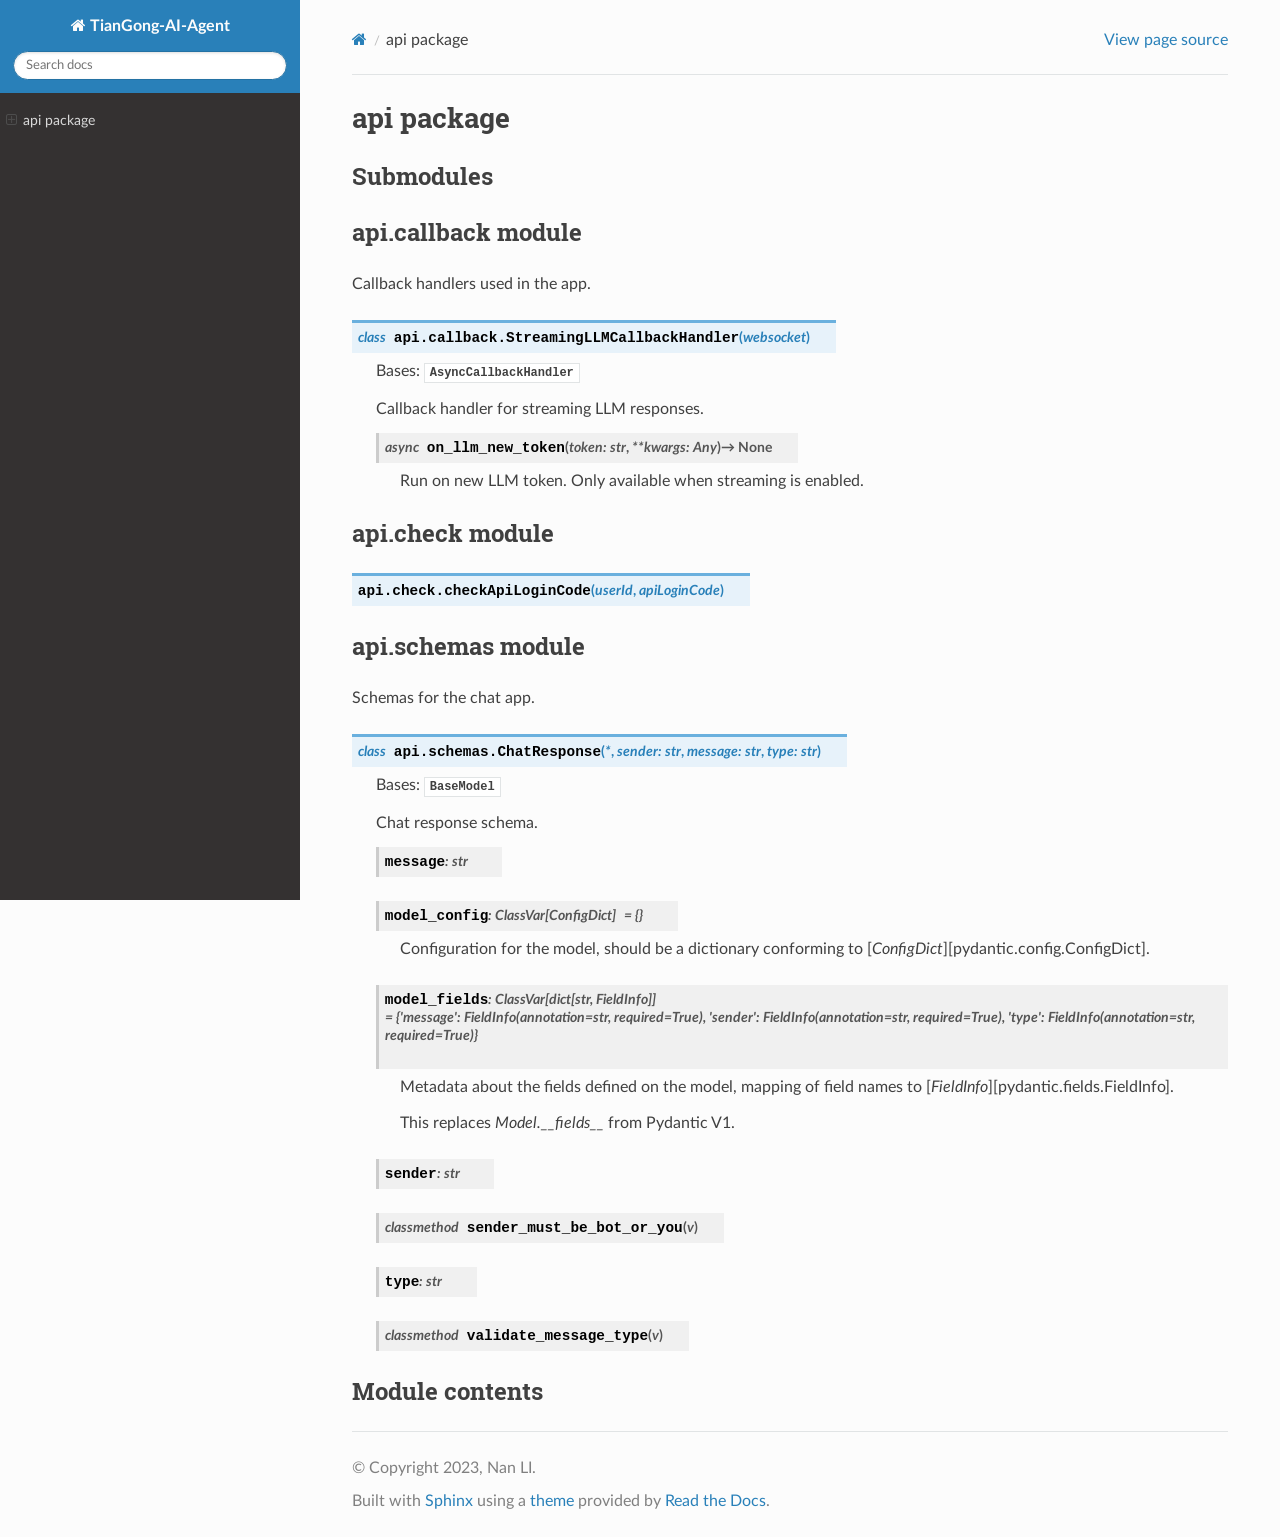
==== commit a7f2518b: "fix docs width" ====
--- a/docs/api.html
+++ b/docs/api.html
@@ -1,314 +1,48 @@
-<!doctype html>
-<html class="no-js" lang="en" data-content_root="./">
-  <head><meta charset="utf-8"/>
-    <meta name="viewport" content="width=device-width,initial-scale=1"/>
-    <meta name="color-scheme" content="light dark"><meta name="viewport" content="width=device-width, initial-scale=1" />
-<link rel="index" title="Index" href="genindex.html" /><link rel="search" title="Search" href="search.html" />
-
-    <!-- Generated with Sphinx 7.2.6 and Furo 2023.09.10 -->
-        <title>api package - TianGong-AI-Agent documentation</title>
-      <link rel="stylesheet" type="text/css" href="_static/pygments.css?v=a746c00c" />
-    <link rel="stylesheet" type="text/css" href="_static/styles/furo.css?v=135e06be" />
-    <link rel="stylesheet" type="text/css" href="_static/styles/furo-extensions.css?v=36a5483c" />
-    
-    
-
-
-<style>
-  body {
-    --color-code-background: #f8f8f8;
-  --color-code-foreground: black;
+<!DOCTYPE html>
+<html class="writer-html5" lang="en" >
+<head>
+  <meta charset="utf-8" /><meta name="generator" content="Docutils 0.18.1: http://docutils.sourceforge.net/" />
+
+  <meta name="viewport" content="width=device-width, initial-scale=1.0" />
+  <title>api package &mdash; TianGong-AI-Agent  documentation</title>
+      <link rel="stylesheet" href="_static/pygments.css" type="text/css" />
+      <link rel="stylesheet" href="_static/css/theme.css" type="text/css" />
+      <link rel="stylesheet" href="_static/css/custom.css" type="text/css" />
+  <!--[if lt IE 9]>
+    <script src="_static/js/html5shiv.min.js"></script>
+  <![endif]-->
   
-  }
-  @media not print {
-    body[data-theme="dark"] {
-      --color-code-background: #202020;
-  --color-code-foreground: #d0d0d0;
-  
-    }
-    @media (prefers-color-scheme: dark) {
-      body:not([data-theme="light"]) {
-        --color-code-background: #202020;
-  --color-code-foreground: #d0d0d0;
-  
-      }
-    }
-  }
-</style></head>
-  <body>
-    
-    <script>
-      document.body.dataset.theme = localStorage.getItem("theme") || "auto";
-    </script>
-    
-
-<svg xmlns="http://www.w3.org/2000/svg" style="display: none;">
-  <symbol id="svg-toc" viewBox="0 0 24 24">
-    <title>Contents</title>
-    <svg stroke="currentColor" fill="currentColor" stroke-width="0" viewBox="0 0 1024 1024">
-      <path d="M408 442h480c4.4 0 8-3.6 8-8v-56c0-4.4-3.6-8-8-8H408c-4.4 0-8 3.6-8 8v56c0 4.4 3.6 8 8 8zm-8 204c0 4.4 3.6 8 8 8h480c4.4 0 8-3.6 8-8v-56c0-4.4-3.6-8-8-8H408c-4.4 0-8 3.6-8 8v56zm504-486H120c-4.4 0-8 3.6-8 8v56c0 4.4 3.6 8 8 8h784c4.4 0 8-3.6 8-8v-56c0-4.4-3.6-8-8-8zm0 632H120c-4.4 0-8 3.6-8 8v56c0 4.4 3.6 8 8 8h784c4.4 0 8-3.6 8-8v-56c0-4.4-3.6-8-8-8zM115.4 518.9L271.7 642c5.8 4.6 14.4.5 14.4-6.9V388.9c0-7.4-8.5-11.5-14.4-6.9L115.4 505.1a8.74 8.74 0 0 0 0 13.8z"/>
-    </svg>
-  </symbol>
-  <symbol id="svg-menu" viewBox="0 0 24 24">
-    <title>Menu</title>
-    <svg xmlns="http://www.w3.org/2000/svg" viewBox="0 0 24 24" fill="none" stroke="currentColor"
-      stroke-width="2" stroke-linecap="round" stroke-linejoin="round" class="feather-menu">
-      <line x1="3" y1="12" x2="21" y2="12"></line>
-      <line x1="3" y1="6" x2="21" y2="6"></line>
-      <line x1="3" y1="18" x2="21" y2="18"></line>
-    </svg>
-  </symbol>
-  <symbol id="svg-arrow-right" viewBox="0 0 24 24">
-    <title>Expand</title>
-    <svg xmlns="http://www.w3.org/2000/svg" viewBox="0 0 24 24" fill="none" stroke="currentColor"
-      stroke-width="2" stroke-linecap="round" stroke-linejoin="round" class="feather-chevron-right">
-      <polyline points="9 18 15 12 9 6"></polyline>
-    </svg>
-  </symbol>
-  <symbol id="svg-sun" viewBox="0 0 24 24">
-    <title>Light mode</title>
-    <svg xmlns="http://www.w3.org/2000/svg" viewBox="0 0 24 24" fill="none" stroke="currentColor"
-      stroke-width="1.5" stroke-linecap="round" stroke-linejoin="round" class="feather-sun">
-      <circle cx="12" cy="12" r="5"></circle>
-      <line x1="12" y1="1" x2="12" y2="3"></line>
-      <line x1="12" y1="21" x2="12" y2="23"></line>
-      <line x1="4.22" y1="4.22" x2="5.64" y2="5.64"></line>
-      <line x1="18.36" y1="18.36" x2="19.78" y2="19.78"></line>
-      <line x1="1" y1="12" x2="3" y2="12"></line>
-      <line x1="21" y1="12" x2="23" y2="12"></line>
-      <line x1="4.22" y1="19.78" x2="5.64" y2="18.36"></line>
-      <line x1="18.36" y1="5.64" x2="19.78" y2="4.22"></line>
-    </svg>
-  </symbol>
-  <symbol id="svg-moon" viewBox="0 0 24 24">
-    <title>Dark mode</title>
-    <svg xmlns="http://www.w3.org/2000/svg" viewBox="0 0 24 24" fill="none" stroke="currentColor"
-      stroke-width="1.5" stroke-linecap="round" stroke-linejoin="round" class="icon-tabler-moon">
-      <path stroke="none" d="M0 0h24v24H0z" fill="none" />
-      <path d="M12 3c.132 0 .263 0 .393 0a7.5 7.5 0 0 0 7.92 12.446a9 9 0 1 1 -8.313 -12.454z" />
-    </svg>
-  </symbol>
-  <symbol id="svg-sun-half" viewBox="0 0 24 24">
-    <title>Auto light/dark mode</title>
-    <svg xmlns="http://www.w3.org/2000/svg" viewBox="0 0 24 24" fill="none" stroke="currentColor"
-      stroke-width="1.5" stroke-linecap="round" stroke-linejoin="round" class="icon-tabler-shadow">
-      <path stroke="none" d="M0 0h24v24H0z" fill="none"/>
-      <circle cx="12" cy="12" r="9" />
-      <path d="M13 12h5" />
-      <path d="M13 15h4" />
-      <path d="M13 18h1" />
-      <path d="M13 9h4" />
-      <path d="M13 6h1" />
-    </svg>
-  </symbol>
-</svg>
-
-<input type="checkbox" class="sidebar-toggle" name="__navigation" id="__navigation">
-<input type="checkbox" class="sidebar-toggle" name="__toc" id="__toc">
-<label class="overlay sidebar-overlay" for="__navigation">
-  <div class="visually-hidden">Hide navigation sidebar</div>
-</label>
-<label class="overlay toc-overlay" for="__toc">
-  <div class="visually-hidden">Hide table of contents sidebar</div>
-</label>
-
-
-
-<div class="page">
-  <header class="mobile-header">
-    <div class="header-left">
-      <label class="nav-overlay-icon" for="__navigation">
-        <div class="visually-hidden">Toggle site navigation sidebar</div>
-        <i class="icon"><svg><use href="#svg-menu"></use></svg></i>
-      </label>
-    </div>
-    <div class="header-center">
-      <a href="index.html"><div class="brand">TianGong-AI-Agent  documentation</div></a>
-    </div>
-    <div class="header-right">
-      <div class="theme-toggle-container theme-toggle-header">
-        <button class="theme-toggle">
-          <div class="visually-hidden">Toggle Light / Dark / Auto color theme</div>
-          <svg class="theme-icon-when-auto"><use href="#svg-sun-half"></use></svg>
-          <svg class="theme-icon-when-dark"><use href="#svg-moon"></use></svg>
-          <svg class="theme-icon-when-light"><use href="#svg-sun"></use></svg>
-        </button>
-      </div>
-      <label class="toc-overlay-icon toc-header-icon" for="__toc">
-        <div class="visually-hidden">Toggle table of contents sidebar</div>
-        <i class="icon"><svg><use href="#svg-toc"></use></svg></i>
-      </label>
-    </div>
-  </header>
-  <aside class="sidebar-drawer">
-    <div class="sidebar-container">
-      
-      <div class="sidebar-sticky"><a class="sidebar-brand" href="index.html">
-  
-  
-  <span class="sidebar-brand-text">TianGong-AI-Agent  documentation</span>
-  
-</a><form class="sidebar-search-container" method="get" action="search.html" role="search">
-  <input class="sidebar-search" placeholder="Search" name="q" aria-label="Search">
-  <input type="hidden" name="check_keywords" value="yes">
-  <input type="hidden" name="area" value="default">
-</form>
-<div id="searchbox"></div><div class="sidebar-scroll"><div class="sidebar-tree">
-  
-</div>
-</div>
-
-      </div>
-      
-    </div>
-  </aside>
-  <div class="main">
-    <div class="content">
-      <div class="article-container">
-        <a href="#" class="back-to-top muted-link">
-          <svg xmlns="http://www.w3.org/2000/svg" viewBox="0 0 24 24">
-            <path d="M13 20h-2V8l-5.5 5.5-1.42-1.42L12 4.16l7.92 7.92-1.42 1.42L13 8v12z"></path>
-          </svg>
-          <span>Back to top</span>
-        </a>
-        <div class="content-icon-container">
-          
-<div class="theme-toggle-container theme-toggle-content">
-            <button class="theme-toggle">
-              <div class="visually-hidden">Toggle Light / Dark / Auto color theme</div>
-              <svg class="theme-icon-when-auto"><use href="#svg-sun-half"></use></svg>
-              <svg class="theme-icon-when-dark"><use href="#svg-moon"></use></svg>
-              <svg class="theme-icon-when-light"><use href="#svg-sun"></use></svg>
-            </button>
-          </div>
-          <label class="toc-overlay-icon toc-content-icon" for="__toc">
-            <div class="visually-hidden">Toggle table of contents sidebar</div>
-            <i class="icon"><svg><use href="#svg-toc"></use></svg></i>
-          </label>
-        </div>
-        <article role="main">
-          <section id="api-package">
-<h1>api package<a class="headerlink" href="#api-package" title="Link to this heading">#</a></h1>
-<section id="submodules">
-<h2>Submodules<a class="headerlink" href="#submodules" title="Link to this heading">#</a></h2>
-</section>
-<section id="module-api.callback">
-<span id="api-callback-module"></span><h2>api.callback module<a class="headerlink" href="#module-api.callback" title="Link to this heading">#</a></h2>
-<p>Callback handlers used in the app.</p>
-<dl class="py class">
-<dt class="sig sig-object py" id="api.callback.StreamingLLMCallbackHandler">
-<em class="property"><span class="pre">class</span><span class="w"> </span></em><span class="sig-prename descclassname"><span class="pre">api.callback.</span></span><span class="sig-name descname"><span class="pre">StreamingLLMCallbackHandler</span></span><span class="sig-paren">(</span><em class="sig-param"><span class="n"><span class="pre">websocket</span></span></em><span class="sig-paren">)</span><a class="headerlink" href="#api.callback.StreamingLLMCallbackHandler" title="Link to this definition">#</a></dt>
-<dd><p>Bases: <code class="xref py py-class docutils literal notranslate"><span class="pre">AsyncCallbackHandler</span></code></p>
-<p>Callback handler for streaming LLM responses.</p>
-<dl class="py method">
-<dt class="sig sig-object py" id="api.callback.StreamingLLMCallbackHandler.on_llm_new_token">
-<em class="property"><span class="pre">async</span><span class="w"> </span></em><span class="sig-name descname"><span class="pre">on_llm_new_token</span></span><span class="sig-paren">(</span><em class="sig-param"><span class="n"><span class="pre">token</span></span><span class="p"><span class="pre">:</span></span><span class="w"> </span><span class="n"><span class="pre">str</span></span></em>, <em class="sig-param"><span class="o"><span class="pre">**</span></span><span class="n"><span class="pre">kwargs</span></span><span class="p"><span class="pre">:</span></span><span class="w"> </span><span class="n"><span class="pre">Any</span></span></em><span class="sig-paren">)</span> <span class="sig-return"><span class="sig-return-icon">&#x2192;</span> <span class="sig-return-typehint"><span class="pre">None</span></span></span><a class="headerlink" href="#api.callback.StreamingLLMCallbackHandler.on_llm_new_token" title="Link to this definition">#</a></dt>
-<dd><p>Run on new LLM token. Only available when streaming is enabled.</p>
-</dd></dl>
-
-</dd></dl>
-
-</section>
-<section id="module-api.check">
-<span id="api-check-module"></span><h2>api.check module<a class="headerlink" href="#module-api.check" title="Link to this heading">#</a></h2>
-<dl class="py function">
-<dt class="sig sig-object py" id="api.check.checkApiLoginCode">
-<span class="sig-prename descclassname"><span class="pre">api.check.</span></span><span class="sig-name descname"><span class="pre">checkApiLoginCode</span></span><span class="sig-paren">(</span><em class="sig-param"><span class="n"><span class="pre">userId</span></span></em>, <em class="sig-param"><span class="n"><span class="pre">apiLoginCode</span></span></em><span class="sig-paren">)</span><a class="headerlink" href="#api.check.checkApiLoginCode" title="Link to this definition">#</a></dt>
-<dd></dd></dl>
-
-</section>
-<section id="module-api.schemas">
-<span id="api-schemas-module"></span><h2>api.schemas module<a class="headerlink" href="#module-api.schemas" title="Link to this heading">#</a></h2>
-<p>Schemas for the chat app.</p>
-<dl class="py class">
-<dt class="sig sig-object py" id="api.schemas.ChatResponse">
-<em class="property"><span class="pre">class</span><span class="w"> </span></em><span class="sig-prename descclassname"><span class="pre">api.schemas.</span></span><span class="sig-name descname"><span class="pre">ChatResponse</span></span><span class="sig-paren">(</span><em class="sig-param"><span class="o"><span class="pre">*</span></span></em>, <em class="sig-param"><span class="n"><span class="pre">sender</span></span><span class="p"><span class="pre">:</span></span><span class="w"> </span><span class="n"><span class="pre">str</span></span></em>, <em class="sig-param"><span class="n"><span class="pre">message</span></span><span class="p"><span class="pre">:</span></span><span class="w"> </span><span class="n"><span class="pre">str</span></span></em>, <em class="sig-param"><span class="n"><span class="pre">type</span></span><span class="p"><span class="pre">:</span></span><span class="w"> </span><span class="n"><span class="pre">str</span></span></em><span class="sig-paren">)</span><a class="headerlink" href="#api.schemas.ChatResponse" title="Link to this definition">#</a></dt>
-<dd><p>Bases: <code class="xref py py-class docutils literal notranslate"><span class="pre">BaseModel</span></code></p>
-<p>Chat response schema.</p>
-<dl class="py attribute">
-<dt class="sig sig-object py" id="api.schemas.ChatResponse.message">
-<span class="sig-name descname"><span class="pre">message</span></span><em class="property"><span class="p"><span class="pre">:</span></span><span class="w"> </span><span class="pre">str</span></em><a class="headerlink" href="#api.schemas.ChatResponse.message" title="Link to this definition">#</a></dt>
-<dd></dd></dl>
-
-<dl class="py attribute">
-<dt class="sig sig-object py" id="api.schemas.ChatResponse.model_config">
-<span class="sig-name descname"><span class="pre">model_config</span></span><em class="property"><span class="p"><span class="pre">:</span></span><span class="w"> </span><span class="pre">ClassVar</span><span class="p"><span class="pre">[</span></span><span class="pre">ConfigDict</span><span class="p"><span class="pre">]</span></span></em><em class="property"><span class="w"> </span><span class="p"><span class="pre">=</span></span><span class="w"> </span><span class="pre">{}</span></em><a class="headerlink" href="#api.schemas.ChatResponse.model_config" title="Link to this definition">#</a></dt>
-<dd><p>Configuration for the model, should be a dictionary conforming to [<cite>ConfigDict</cite>][pydantic.config.ConfigDict].</p>
-</dd></dl>
-
-<dl class="py attribute">
-<dt class="sig sig-object py" id="api.schemas.ChatResponse.model_fields">
-<span class="sig-name descname"><span class="pre">model_fields</span></span><em class="property"><span class="p"><span class="pre">:</span></span><span class="w"> </span><span class="pre">ClassVar</span><span class="p"><span class="pre">[</span></span><span class="pre">dict</span><span class="p"><span class="pre">[</span></span><span class="pre">str</span><span class="p"><span class="pre">,</span></span><span class="w"> </span><span class="pre">FieldInfo</span><span class="p"><span class="pre">]</span></span><span class="p"><span class="pre">]</span></span></em><em class="property"><span class="w"> </span><span class="p"><span class="pre">=</span></span><span class="w"> </span><span class="pre">{'message':</span> <span class="pre">FieldInfo(annotation=str,</span> <span class="pre">required=True),</span> <span class="pre">'sender':</span> <span class="pre">FieldInfo(annotation=str,</span> <span class="pre">required=True),</span> <span class="pre">'type':</span> <span class="pre">FieldInfo(annotation=str,</span> <span class="pre">required=True)}</span></em><a class="headerlink" href="#api.schemas.ChatResponse.model_fields" title="Link to this definition">#</a></dt>
-<dd><p>Metadata about the fields defined on the model,
-mapping of field names to [<cite>FieldInfo</cite>][pydantic.fields.FieldInfo].</p>
-<p>This replaces <cite>Model.__fields__</cite> from Pydantic V1.</p>
-</dd></dl>
-
-<dl class="py attribute">
-<dt class="sig sig-object py" id="api.schemas.ChatResponse.sender">
-<span class="sig-name descname"><span class="pre">sender</span></span><em class="property"><span class="p"><span class="pre">:</span></span><span class="w"> </span><span class="pre">str</span></em><a class="headerlink" href="#api.schemas.ChatResponse.sender" title="Link to this definition">#</a></dt>
-<dd></dd></dl>
-
-<dl class="py method">
-<dt class="sig sig-object py" id="api.schemas.ChatResponse.sender_must_be_bot_or_you">
-<em class="property"><span class="pre">classmethod</span><span class="w"> </span></em><span class="sig-name descname"><span class="pre">sender_must_be_bot_or_you</span></span><span class="sig-paren">(</span><em class="sig-param"><span class="n"><span class="pre">v</span></span></em><span class="sig-paren">)</span><a class="headerlink" href="#api.schemas.ChatResponse.sender_must_be_bot_or_you" title="Link to this definition">#</a></dt>
-<dd></dd></dl>
-
-<dl class="py attribute">
-<dt class="sig sig-object py" id="api.schemas.ChatResponse.type">
-<span class="sig-name descname"><span class="pre">type</span></span><em class="property"><span class="p"><span class="pre">:</span></span><span class="w"> </span><span class="pre">str</span></em><a class="headerlink" href="#api.schemas.ChatResponse.type" title="Link to this definition">#</a></dt>
-<dd></dd></dl>
-
-<dl class="py method">
-<dt class="sig sig-object py" id="api.schemas.ChatResponse.validate_message_type">
-<em class="property"><span class="pre">classmethod</span><span class="w"> </span></em><span class="sig-name descname"><span class="pre">validate_message_type</span></span><span class="sig-paren">(</span><em class="sig-param"><span class="n"><span class="pre">v</span></span></em><span class="sig-paren">)</span><a class="headerlink" href="#api.schemas.ChatResponse.validate_message_type" title="Link to this definition">#</a></dt>
-<dd></dd></dl>
-
-</dd></dl>
-
-</section>
-<section id="module-api">
-<span id="module-contents"></span><h2>Module contents<a class="headerlink" href="#module-api" title="Link to this heading">#</a></h2>
-</section>
-</section>
-
-        </article>
-      </div>
-      <footer>
-        
-        <div class="related-pages">
+        <script src="_static/jquery.js?v=5d32c60e"></script>
+        <script src="_static/_sphinx_javascript_frameworks_compat.js?v=2cd50e6c"></script>
+        <script src="_static/documentation_options.js?v=5929fcd5"></script>
+        <script src="_static/doctools.js?v=888ff710"></script>
+        <script src="_static/sphinx_highlight.js?v=dc90522c"></script>
+    <script src="_static/js/theme.js"></script>
+    <link rel="index" title="Index" href="genindex.html" />
+    <link rel="search" title="Search" href="search.html" /> 
+</head>
+
+<body class="wy-body-for-nav"> 
+  <div class="wy-grid-for-nav">
+    <nav data-toggle="wy-nav-shift" class="wy-nav-side">
+      <div class="wy-side-scroll">
+        <div class="wy-side-nav-search" >
+
           
           
-        </div>
-        <div class="bottom-of-page">
-          <div class="left-details">
-            <div class="copyright">
-                Copyright &#169; 2023, Nan LI
-            </div>
-            Made with <a href="https://www.sphinx-doc.org/">Sphinx</a> and <a class="muted-link" href="https://pradyunsg.me">@pradyunsg</a>'s
-            
-            <a href="https://github.com/pradyunsg/furo">Furo</a>
-            
-          </div>
-          <div class="right-details">
-            
-          </div>
-        </div>
-        
-      </footer>
-    </div>
-    <aside class="toc-drawer">
-      
-      
-      <div class="toc-sticky toc-scroll">
-        <div class="toc-title-container">
-          <span class="toc-title">
-            On this page
-          </span>
-        </div>
-        <div class="toc-tree-container">
-          <div class="toc-tree">
-            <ul>
+          <a href="index.html" class="icon icon-home">
+            TianGong-AI-Agent
+          </a>
+<div role="search">
+  <form id="rtd-search-form" class="wy-form" action="search.html" method="get">
+    <input type="text" name="q" placeholder="Search docs" aria-label="Search docs" />
+    <input type="hidden" name="check_keywords" value="yes" />
+    <input type="hidden" name="area" value="default" />
+  </form>
+</div>
+        </div><div class="wy-menu wy-menu-vertical" data-spy="affix" role="navigation" aria-label="Navigation menu">
+              <!-- Local TOC -->
+              <div class="local-toc"><ul>
 <li><a class="reference internal" href="#">api package</a><ul>
 <li><a class="reference internal" href="#submodules">Submodules</a></li>
 <li><a class="reference internal" href="#module-api.callback">api.callback module</a><ul>
@@ -339,17 +73,142 @@
 </ul>
 </li>
 </ul>
-
-          </div>
+</div>
         </div>
       </div>
-      
-      
-    </aside>
+    </nav>
+
+    <section data-toggle="wy-nav-shift" class="wy-nav-content-wrap"><nav class="wy-nav-top" aria-label="Mobile navigation menu" >
+          <i data-toggle="wy-nav-top" class="fa fa-bars"></i>
+          <a href="index.html">TianGong-AI-Agent</a>
+      </nav>
+
+      <div class="wy-nav-content">
+        <div class="rst-content">
+          <div role="navigation" aria-label="Page navigation">
+  <ul class="wy-breadcrumbs">
+      <li><a href="index.html" class="icon icon-home" aria-label="Home"></a></li>
+      <li class="breadcrumb-item active">api package</li>
+      <li class="wy-breadcrumbs-aside">
+            <a href="_sources/api.rst.txt" rel="nofollow"> View page source</a>
+      </li>
+  </ul>
+  <hr/>
+</div>
+          <div role="main" class="document" itemscope="itemscope" itemtype="http://schema.org/Article">
+           <div itemprop="articleBody">
+             
+  <section id="api-package">
+<h1>api package<a class="headerlink" href="#api-package" title="Link to this heading"></a></h1>
+<section id="submodules">
+<h2>Submodules<a class="headerlink" href="#submodules" title="Link to this heading"></a></h2>
+</section>
+<section id="module-api.callback">
+<span id="api-callback-module"></span><h2>api.callback module<a class="headerlink" href="#module-api.callback" title="Link to this heading"></a></h2>
+<p>Callback handlers used in the app.</p>
+<dl class="py class">
+<dt class="sig sig-object py" id="api.callback.StreamingLLMCallbackHandler">
+<em class="property"><span class="pre">class</span><span class="w"> </span></em><span class="sig-prename descclassname"><span class="pre">api.callback.</span></span><span class="sig-name descname"><span class="pre">StreamingLLMCallbackHandler</span></span><span class="sig-paren">(</span><em class="sig-param"><span class="n"><span class="pre">websocket</span></span></em><span class="sig-paren">)</span><a class="headerlink" href="#api.callback.StreamingLLMCallbackHandler" title="Link to this definition"></a></dt>
+<dd><p>Bases: <code class="xref py py-class docutils literal notranslate"><span class="pre">AsyncCallbackHandler</span></code></p>
+<p>Callback handler for streaming LLM responses.</p>
+<dl class="py method">
+<dt class="sig sig-object py" id="api.callback.StreamingLLMCallbackHandler.on_llm_new_token">
+<em class="property"><span class="pre">async</span><span class="w"> </span></em><span class="sig-name descname"><span class="pre">on_llm_new_token</span></span><span class="sig-paren">(</span><em class="sig-param"><span class="n"><span class="pre">token</span></span><span class="p"><span class="pre">:</span></span><span class="w"> </span><span class="n"><span class="pre">str</span></span></em>, <em class="sig-param"><span class="o"><span class="pre">**</span></span><span class="n"><span class="pre">kwargs</span></span><span class="p"><span class="pre">:</span></span><span class="w"> </span><span class="n"><span class="pre">Any</span></span></em><span class="sig-paren">)</span> <span class="sig-return"><span class="sig-return-icon">&#x2192;</span> <span class="sig-return-typehint"><span class="pre">None</span></span></span><a class="headerlink" href="#api.callback.StreamingLLMCallbackHandler.on_llm_new_token" title="Link to this definition"></a></dt>
+<dd><p>Run on new LLM token. Only available when streaming is enabled.</p>
+</dd></dl>
+
+</dd></dl>
+
+</section>
+<section id="module-api.check">
+<span id="api-check-module"></span><h2>api.check module<a class="headerlink" href="#module-api.check" title="Link to this heading"></a></h2>
+<dl class="py function">
+<dt class="sig sig-object py" id="api.check.checkApiLoginCode">
+<span class="sig-prename descclassname"><span class="pre">api.check.</span></span><span class="sig-name descname"><span class="pre">checkApiLoginCode</span></span><span class="sig-paren">(</span><em class="sig-param"><span class="n"><span class="pre">userId</span></span></em>, <em class="sig-param"><span class="n"><span class="pre">apiLoginCode</span></span></em><span class="sig-paren">)</span><a class="headerlink" href="#api.check.checkApiLoginCode" title="Link to this definition"></a></dt>
+<dd></dd></dl>
+
+</section>
+<section id="module-api.schemas">
+<span id="api-schemas-module"></span><h2>api.schemas module<a class="headerlink" href="#module-api.schemas" title="Link to this heading"></a></h2>
+<p>Schemas for the chat app.</p>
+<dl class="py class">
+<dt class="sig sig-object py" id="api.schemas.ChatResponse">
+<em class="property"><span class="pre">class</span><span class="w"> </span></em><span class="sig-prename descclassname"><span class="pre">api.schemas.</span></span><span class="sig-name descname"><span class="pre">ChatResponse</span></span><span class="sig-paren">(</span><em class="sig-param"><span class="o"><span class="pre">*</span></span></em>, <em class="sig-param"><span class="n"><span class="pre">sender</span></span><span class="p"><span class="pre">:</span></span><span class="w"> </span><span class="n"><span class="pre">str</span></span></em>, <em class="sig-param"><span class="n"><span class="pre">message</span></span><span class="p"><span class="pre">:</span></span><span class="w"> </span><span class="n"><span class="pre">str</span></span></em>, <em class="sig-param"><span class="n"><span class="pre">type</span></span><span class="p"><span class="pre">:</span></span><span class="w"> </span><span class="n"><span class="pre">str</span></span></em><span class="sig-paren">)</span><a class="headerlink" href="#api.schemas.ChatResponse" title="Link to this definition"></a></dt>
+<dd><p>Bases: <code class="xref py py-class docutils literal notranslate"><span class="pre">BaseModel</span></code></p>
+<p>Chat response schema.</p>
+<dl class="py attribute">
+<dt class="sig sig-object py" id="api.schemas.ChatResponse.message">
+<span class="sig-name descname"><span class="pre">message</span></span><em class="property"><span class="p"><span class="pre">:</span></span><span class="w"> </span><span class="pre">str</span></em><a class="headerlink" href="#api.schemas.ChatResponse.message" title="Link to this definition"></a></dt>
+<dd></dd></dl>
+
+<dl class="py attribute">
+<dt class="sig sig-object py" id="api.schemas.ChatResponse.model_config">
+<span class="sig-name descname"><span class="pre">model_config</span></span><em class="property"><span class="p"><span class="pre">:</span></span><span class="w"> </span><span class="pre">ClassVar</span><span class="p"><span class="pre">[</span></span><span class="pre">ConfigDict</span><span class="p"><span class="pre">]</span></span></em><em class="property"><span class="w"> </span><span class="p"><span class="pre">=</span></span><span class="w"> </span><span class="pre">{}</span></em><a class="headerlink" href="#api.schemas.ChatResponse.model_config" title="Link to this definition"></a></dt>
+<dd><p>Configuration for the model, should be a dictionary conforming to [<cite>ConfigDict</cite>][pydantic.config.ConfigDict].</p>
+</dd></dl>
+
+<dl class="py attribute">
+<dt class="sig sig-object py" id="api.schemas.ChatResponse.model_fields">
+<span class="sig-name descname"><span class="pre">model_fields</span></span><em class="property"><span class="p"><span class="pre">:</span></span><span class="w"> </span><span class="pre">ClassVar</span><span class="p"><span class="pre">[</span></span><span class="pre">dict</span><span class="p"><span class="pre">[</span></span><span class="pre">str</span><span class="p"><span class="pre">,</span></span><span class="w"> </span><span class="pre">FieldInfo</span><span class="p"><span class="pre">]</span></span><span class="p"><span class="pre">]</span></span></em><em class="property"><span class="w"> </span><span class="p"><span class="pre">=</span></span><span class="w"> </span><span class="pre">{'message':</span> <span class="pre">FieldInfo(annotation=str,</span> <span class="pre">required=True),</span> <span class="pre">'sender':</span> <span class="pre">FieldInfo(annotation=str,</span> <span class="pre">required=True),</span> <span class="pre">'type':</span> <span class="pre">FieldInfo(annotation=str,</span> <span class="pre">required=True)}</span></em><a class="headerlink" href="#api.schemas.ChatResponse.model_fields" title="Link to this definition"></a></dt>
+<dd><p>Metadata about the fields defined on the model,
+mapping of field names to [<cite>FieldInfo</cite>][pydantic.fields.FieldInfo].</p>
+<p>This replaces <cite>Model.__fields__</cite> from Pydantic V1.</p>
+</dd></dl>
+
+<dl class="py attribute">
+<dt class="sig sig-object py" id="api.schemas.ChatResponse.sender">
+<span class="sig-name descname"><span class="pre">sender</span></span><em class="property"><span class="p"><span class="pre">:</span></span><span class="w"> </span><span class="pre">str</span></em><a class="headerlink" href="#api.schemas.ChatResponse.sender" title="Link to this definition"></a></dt>
+<dd></dd></dl>
+
+<dl class="py method">
+<dt class="sig sig-object py" id="api.schemas.ChatResponse.sender_must_be_bot_or_you">
+<em class="property"><span class="pre">classmethod</span><span class="w"> </span></em><span class="sig-name descname"><span class="pre">sender_must_be_bot_or_you</span></span><span class="sig-paren">(</span><em class="sig-param"><span class="n"><span class="pre">v</span></span></em><span class="sig-paren">)</span><a class="headerlink" href="#api.schemas.ChatResponse.sender_must_be_bot_or_you" title="Link to this definition"></a></dt>
+<dd></dd></dl>
+
+<dl class="py attribute">
+<dt class="sig sig-object py" id="api.schemas.ChatResponse.type">
+<span class="sig-name descname"><span class="pre">type</span></span><em class="property"><span class="p"><span class="pre">:</span></span><span class="w"> </span><span class="pre">str</span></em><a class="headerlink" href="#api.schemas.ChatResponse.type" title="Link to this definition"></a></dt>
+<dd></dd></dl>
+
+<dl class="py method">
+<dt class="sig sig-object py" id="api.schemas.ChatResponse.validate_message_type">
+<em class="property"><span class="pre">classmethod</span><span class="w"> </span></em><span class="sig-name descname"><span class="pre">validate_message_type</span></span><span class="sig-paren">(</span><em class="sig-param"><span class="n"><span class="pre">v</span></span></em><span class="sig-paren">)</span><a class="headerlink" href="#api.schemas.ChatResponse.validate_message_type" title="Link to this definition"></a></dt>
+<dd></dd></dl>
+
+</dd></dl>
+
+</section>
+<section id="module-api">
+<span id="module-contents"></span><h2>Module contents<a class="headerlink" href="#module-api" title="Link to this heading"></a></h2>
+</section>
+</section>
+
+
+           </div>
+          </div>
+          <footer>
+
+  <hr/>
+
+  <div role="contentinfo">
+    <p>&#169; Copyright 2023, Nan LI.</p>
   </div>
-</div><script src="_static/documentation_options.js?v=5929fcd5"></script>
-    <script src="_static/doctools.js?v=888ff710"></script>
-    <script src="_static/sphinx_highlight.js?v=dc90522c"></script>
-    <script src="_static/scripts/furo.js?v=32e29ea5"></script>
-    </body>
+
+  Built with <a href="https://www.sphinx-doc.org/">Sphinx</a> using a
+    <a href="https://github.com/readthedocs/sphinx_rtd_theme">theme</a>
+    provided by <a href="https://readthedocs.org">Read the Docs</a>.
+   
+
+</footer>
+        </div>
+      </div>
+    </section>
+  </div>
+  <script>
+      jQuery(function () {
+          SphinxRtdTheme.Navigation.enable(true);
+      });
+  </script> 
+
+</body>
 </html>
--- a/docs/_static/pygments.css
+++ b/docs/_static/pygments.css
@@ -1,258 +1,75 @@
-.highlight pre { line-height: 125%; }
-.highlight td.linenos .normal { color: inherit; background-color: transparent; padding-left: 5px; padding-right: 5px; }
-.highlight span.linenos { color: inherit; background-color: transparent; padding-left: 5px; padding-right: 5px; }
-.highlight td.linenos .special { color: #000000; background-color: #ffffc0; padding-left: 5px; padding-right: 5px; }
-.highlight span.linenos.special { color: #000000; background-color: #ffffc0; padding-left: 5px; padding-right: 5px; }
+pre { line-height: 125%; }
+td.linenos .normal { color: inherit; background-color: transparent; padding-left: 5px; padding-right: 5px; }
+span.linenos { color: inherit; background-color: transparent; padding-left: 5px; padding-right: 5px; }
+td.linenos .special { color: #000000; background-color: #ffffc0; padding-left: 5px; padding-right: 5px; }
+span.linenos.special { color: #000000; background-color: #ffffc0; padding-left: 5px; padding-right: 5px; }
 .highlight .hll { background-color: #ffffcc }
 .highlight { background: #f8f8f8; }
-.highlight .c { color: #8f5902; font-style: italic } /* Comment */
-.highlight .err { color: #a40000; border: 1px solid #ef2929 } /* Error */
-.highlight .g { color: #000000 } /* Generic */
-.highlight .k { color: #204a87; font-weight: bold } /* Keyword */
-.highlight .l { color: #000000 } /* Literal */
-.highlight .n { color: #000000 } /* Name */
-.highlight .o { color: #ce5c00; font-weight: bold } /* Operator */
-.highlight .x { color: #000000 } /* Other */
-.highlight .p { color: #000000; font-weight: bold } /* Punctuation */
-.highlight .ch { color: #8f5902; font-style: italic } /* Comment.Hashbang */
-.highlight .cm { color: #8f5902; font-style: italic } /* Comment.Multiline */
-.highlight .cp { color: #8f5902; font-style: italic } /* Comment.Preproc */
-.highlight .cpf { color: #8f5902; font-style: italic } /* Comment.PreprocFile */
-.highlight .c1 { color: #8f5902; font-style: italic } /* Comment.Single */
-.highlight .cs { color: #8f5902; font-style: italic } /* Comment.Special */
-.highlight .gd { color: #a40000 } /* Generic.Deleted */
-.highlight .ge { color: #000000; font-style: italic } /* Generic.Emph */
-.highlight .ges { color: #000000; font-weight: bold; font-style: italic } /* Generic.EmphStrong */
-.highlight .gr { color: #ef2929 } /* Generic.Error */
+.highlight .c { color: #3D7B7B; font-style: italic } /* Comment */
+.highlight .err { border: 1px solid #FF0000 } /* Error */
+.highlight .k { color: #008000; font-weight: bold } /* Keyword */
+.highlight .o { color: #666666 } /* Operator */
+.highlight .ch { color: #3D7B7B; font-style: italic } /* Comment.Hashbang */
+.highlight .cm { color: #3D7B7B; font-style: italic } /* Comment.Multiline */
+.highlight .cp { color: #9C6500 } /* Comment.Preproc */
+.highlight .cpf { color: #3D7B7B; font-style: italic } /* Comment.PreprocFile */
+.highlight .c1 { color: #3D7B7B; font-style: italic } /* Comment.Single */
+.highlight .cs { color: #3D7B7B; font-style: italic } /* Comment.Special */
+.highlight .gd { color: #A00000 } /* Generic.Deleted */
+.highlight .ge { font-style: italic } /* Generic.Emph */
+.highlight .ges { font-weight: bold; font-style: italic } /* Generic.EmphStrong */
+.highlight .gr { color: #E40000 } /* Generic.Error */
 .highlight .gh { color: #000080; font-weight: bold } /* Generic.Heading */
-.highlight .gi { color: #00A000 } /* Generic.Inserted */
-.highlight .go { color: #000000; font-style: italic } /* Generic.Output */
-.highlight .gp { color: #8f5902 } /* Generic.Prompt */
-.highlight .gs { color: #000000; font-weight: bold } /* Generic.Strong */
+.highlight .gi { color: #008400 } /* Generic.Inserted */
+.highlight .go { color: #717171 } /* Generic.Output */
+.highlight .gp { color: #000080; font-weight: bold } /* Generic.Prompt */
+.highlight .gs { font-weight: bold } /* Generic.Strong */
 .highlight .gu { color: #800080; font-weight: bold } /* Generic.Subheading */
-.highlight .gt { color: #a40000; font-weight: bold } /* Generic.Traceback */
-.highlight .kc { color: #204a87; font-weight: bold } /* Keyword.Constant */
-.highlight .kd { color: #204a87; font-weight: bold } /* Keyword.Declaration */
-.highlight .kn { color: #204a87; font-weight: bold } /* Keyword.Namespace */
-.highlight .kp { color: #204a87; font-weight: bold } /* Keyword.Pseudo */
-.highlight .kr { color: #204a87; font-weight: bold } /* Keyword.Reserved */
-.highlight .kt { color: #204a87; font-weight: bold } /* Keyword.Type */
-.highlight .ld { color: #000000 } /* Literal.Date */
-.highlight .m { color: #0000cf; font-weight: bold } /* Literal.Number */
-.highlight .s { color: #4e9a06 } /* Literal.String */
-.highlight .na { color: #c4a000 } /* Name.Attribute */
-.highlight .nb { color: #204a87 } /* Name.Builtin */
-.highlight .nc { color: #000000 } /* Name.Class */
-.highlight .no { color: #000000 } /* Name.Constant */
-.highlight .nd { color: #5c35cc; font-weight: bold } /* Name.Decorator */
-.highlight .ni { color: #ce5c00 } /* Name.Entity */
-.highlight .ne { color: #cc0000; font-weight: bold } /* Name.Exception */
-.highlight .nf { color: #000000 } /* Name.Function */
-.highlight .nl { color: #f57900 } /* Name.Label */
-.highlight .nn { color: #000000 } /* Name.Namespace */
-.highlight .nx { color: #000000 } /* Name.Other */
-.highlight .py { color: #000000 } /* Name.Property */
-.highlight .nt { color: #204a87; font-weight: bold } /* Name.Tag */
-.highlight .nv { color: #000000 } /* Name.Variable */
-.highlight .ow { color: #204a87; font-weight: bold } /* Operator.Word */
-.highlight .pm { color: #000000; font-weight: bold } /* Punctuation.Marker */
-.highlight .w { color: #f8f8f8 } /* Text.Whitespace */
-.highlight .mb { color: #0000cf; font-weight: bold } /* Literal.Number.Bin */
-.highlight .mf { color: #0000cf; font-weight: bold } /* Literal.Number.Float */
-.highlight .mh { color: #0000cf; font-weight: bold } /* Literal.Number.Hex */
-.highlight .mi { color: #0000cf; font-weight: bold } /* Literal.Number.Integer */
-.highlight .mo { color: #0000cf; font-weight: bold } /* Literal.Number.Oct */
-.highlight .sa { color: #4e9a06 } /* Literal.String.Affix */
-.highlight .sb { color: #4e9a06 } /* Literal.String.Backtick */
-.highlight .sc { color: #4e9a06 } /* Literal.String.Char */
-.highlight .dl { color: #4e9a06 } /* Literal.String.Delimiter */
-.highlight .sd { color: #8f5902; font-style: italic } /* Literal.String.Doc */
-.highlight .s2 { color: #4e9a06 } /* Literal.String.Double */
-.highlight .se { color: #4e9a06 } /* Literal.String.Escape */
-.highlight .sh { color: #4e9a06 } /* Literal.String.Heredoc */
-.highlight .si { color: #4e9a06 } /* Literal.String.Interpol */
-.highlight .sx { color: #4e9a06 } /* Literal.String.Other */
-.highlight .sr { color: #4e9a06 } /* Literal.String.Regex */
-.highlight .s1 { color: #4e9a06 } /* Literal.String.Single */
-.highlight .ss { color: #4e9a06 } /* Literal.String.Symbol */
-.highlight .bp { color: #3465a4 } /* Name.Builtin.Pseudo */
-.highlight .fm { color: #000000 } /* Name.Function.Magic */
-.highlight .vc { color: #000000 } /* Name.Variable.Class */
-.highlight .vg { color: #000000 } /* Name.Variable.Global */
-.highlight .vi { color: #000000 } /* Name.Variable.Instance */
-.highlight .vm { color: #000000 } /* Name.Variable.Magic */
-.highlight .il { color: #0000cf; font-weight: bold } /* Literal.Number.Integer.Long */
-@media not print {
-body[data-theme="dark"] .highlight pre { line-height: 125%; }
-body[data-theme="dark"] .highlight td.linenos .normal { color: #aaaaaa; background-color: transparent; padding-left: 5px; padding-right: 5px; }
-body[data-theme="dark"] .highlight span.linenos { color: #aaaaaa; background-color: transparent; padding-left: 5px; padding-right: 5px; }
-body[data-theme="dark"] .highlight td.linenos .special { color: #000000; background-color: #ffffc0; padding-left: 5px; padding-right: 5px; }
-body[data-theme="dark"] .highlight span.linenos.special { color: #000000; background-color: #ffffc0; padding-left: 5px; padding-right: 5px; }
-body[data-theme="dark"] .highlight .hll { background-color: #404040 }
-body[data-theme="dark"] .highlight { background: #202020; color: #d0d0d0 }
-body[data-theme="dark"] .highlight .c { color: #ababab; font-style: italic } /* Comment */
-body[data-theme="dark"] .highlight .err { color: #a61717; background-color: #e3d2d2 } /* Error */
-body[data-theme="dark"] .highlight .esc { color: #d0d0d0 } /* Escape */
-body[data-theme="dark"] .highlight .g { color: #d0d0d0 } /* Generic */
-body[data-theme="dark"] .highlight .k { color: #6ebf26; font-weight: bold } /* Keyword */
-body[data-theme="dark"] .highlight .l { color: #d0d0d0 } /* Literal */
-body[data-theme="dark"] .highlight .n { color: #d0d0d0 } /* Name */
-body[data-theme="dark"] .highlight .o { color: #d0d0d0 } /* Operator */
-body[data-theme="dark"] .highlight .x { color: #d0d0d0 } /* Other */
-body[data-theme="dark"] .highlight .p { color: #d0d0d0 } /* Punctuation */
-body[data-theme="dark"] .highlight .ch { color: #ababab; font-style: italic } /* Comment.Hashbang */
-body[data-theme="dark"] .highlight .cm { color: #ababab; font-style: italic } /* Comment.Multiline */
-body[data-theme="dark"] .highlight .cp { color: #ff3a3a; font-weight: bold } /* Comment.Preproc */
-body[data-theme="dark"] .highlight .cpf { color: #ababab; font-style: italic } /* Comment.PreprocFile */
-body[data-theme="dark"] .highlight .c1 { color: #ababab; font-style: italic } /* Comment.Single */
-body[data-theme="dark"] .highlight .cs { color: #e50808; font-weight: bold; background-color: #520000 } /* Comment.Special */
-body[data-theme="dark"] .highlight .gd { color: #d22323 } /* Generic.Deleted */
-body[data-theme="dark"] .highlight .ge { color: #d0d0d0; font-style: italic } /* Generic.Emph */
-body[data-theme="dark"] .highlight .ges { color: #d0d0d0; font-weight: bold; font-style: italic } /* Generic.EmphStrong */
-body[data-theme="dark"] .highlight .gr { color: #d22323 } /* Generic.Error */
-body[data-theme="dark"] .highlight .gh { color: #ffffff; font-weight: bold } /* Generic.Heading */
-body[data-theme="dark"] .highlight .gi { color: #589819 } /* Generic.Inserted */
-body[data-theme="dark"] .highlight .go { color: #cccccc } /* Generic.Output */
-body[data-theme="dark"] .highlight .gp { color: #aaaaaa } /* Generic.Prompt */
-body[data-theme="dark"] .highlight .gs { color: #d0d0d0; font-weight: bold } /* Generic.Strong */
-body[data-theme="dark"] .highlight .gu { color: #ffffff; text-decoration: underline } /* Generic.Subheading */
-body[data-theme="dark"] .highlight .gt { color: #d22323 } /* Generic.Traceback */
-body[data-theme="dark"] .highlight .kc { color: #6ebf26; font-weight: bold } /* Keyword.Constant */
-body[data-theme="dark"] .highlight .kd { color: #6ebf26; font-weight: bold } /* Keyword.Declaration */
-body[data-theme="dark"] .highlight .kn { color: #6ebf26; font-weight: bold } /* Keyword.Namespace */
-body[data-theme="dark"] .highlight .kp { color: #6ebf26 } /* Keyword.Pseudo */
-body[data-theme="dark"] .highlight .kr { color: #6ebf26; font-weight: bold } /* Keyword.Reserved */
-body[data-theme="dark"] .highlight .kt { color: #6ebf26; font-weight: bold } /* Keyword.Type */
-body[data-theme="dark"] .highlight .ld { color: #d0d0d0 } /* Literal.Date */
-body[data-theme="dark"] .highlight .m { color: #51b2fd } /* Literal.Number */
-body[data-theme="dark"] .highlight .s { color: #ed9d13 } /* Literal.String */
-body[data-theme="dark"] .highlight .na { color: #bbbbbb } /* Name.Attribute */
-body[data-theme="dark"] .highlight .nb { color: #2fbccd } /* Name.Builtin */
-body[data-theme="dark"] .highlight .nc { color: #71adff; text-decoration: underline } /* Name.Class */
-body[data-theme="dark"] .highlight .no { color: #40ffff } /* Name.Constant */
-body[data-theme="dark"] .highlight .nd { color: #ffa500 } /* Name.Decorator */
-body[data-theme="dark"] .highlight .ni { color: #d0d0d0 } /* Name.Entity */
-body[data-theme="dark"] .highlight .ne { color: #bbbbbb } /* Name.Exception */
-body[data-theme="dark"] .highlight .nf { color: #71adff } /* Name.Function */
-body[data-theme="dark"] .highlight .nl { color: #d0d0d0 } /* Name.Label */
-body[data-theme="dark"] .highlight .nn { color: #71adff; text-decoration: underline } /* Name.Namespace */
-body[data-theme="dark"] .highlight .nx { color: #d0d0d0 } /* Name.Other */
-body[data-theme="dark"] .highlight .py { color: #d0d0d0 } /* Name.Property */
-body[data-theme="dark"] .highlight .nt { color: #6ebf26; font-weight: bold } /* Name.Tag */
-body[data-theme="dark"] .highlight .nv { color: #40ffff } /* Name.Variable */
-body[data-theme="dark"] .highlight .ow { color: #6ebf26; font-weight: bold } /* Operator.Word */
-body[data-theme="dark"] .highlight .pm { color: #d0d0d0 } /* Punctuation.Marker */
-body[data-theme="dark"] .highlight .w { color: #666666 } /* Text.Whitespace */
-body[data-theme="dark"] .highlight .mb { color: #51b2fd } /* Literal.Number.Bin */
-body[data-theme="dark"] .highlight .mf { color: #51b2fd } /* Literal.Number.Float */
-body[data-theme="dark"] .highlight .mh { color: #51b2fd } /* Literal.Number.Hex */
-body[data-theme="dark"] .highlight .mi { color: #51b2fd } /* Literal.Number.Integer */
-body[data-theme="dark"] .highlight .mo { color: #51b2fd } /* Literal.Number.Oct */
-body[data-theme="dark"] .highlight .sa { color: #ed9d13 } /* Literal.String.Affix */
-body[data-theme="dark"] .highlight .sb { color: #ed9d13 } /* Literal.String.Backtick */
-body[data-theme="dark"] .highlight .sc { color: #ed9d13 } /* Literal.String.Char */
-body[data-theme="dark"] .highlight .dl { color: #ed9d13 } /* Literal.String.Delimiter */
-body[data-theme="dark"] .highlight .sd { color: #ed9d13 } /* Literal.String.Doc */
-body[data-theme="dark"] .highlight .s2 { color: #ed9d13 } /* Literal.String.Double */
-body[data-theme="dark"] .highlight .se { color: #ed9d13 } /* Literal.String.Escape */
-body[data-theme="dark"] .highlight .sh { color: #ed9d13 } /* Literal.String.Heredoc */
-body[data-theme="dark"] .highlight .si { color: #ed9d13 } /* Literal.String.Interpol */
-body[data-theme="dark"] .highlight .sx { color: #ffa500 } /* Literal.String.Other */
-body[data-theme="dark"] .highlight .sr { color: #ed9d13 } /* Literal.String.Regex */
-body[data-theme="dark"] .highlight .s1 { color: #ed9d13 } /* Literal.String.Single */
-body[data-theme="dark"] .highlight .ss { color: #ed9d13 } /* Literal.String.Symbol */
-body[data-theme="dark"] .highlight .bp { color: #2fbccd } /* Name.Builtin.Pseudo */
-body[data-theme="dark"] .highlight .fm { color: #71adff } /* Name.Function.Magic */
-body[data-theme="dark"] .highlight .vc { color: #40ffff } /* Name.Variable.Class */
-body[data-theme="dark"] .highlight .vg { color: #40ffff } /* Name.Variable.Global */
-body[data-theme="dark"] .highlight .vi { color: #40ffff } /* Name.Variable.Instance */
-body[data-theme="dark"] .highlight .vm { color: #40ffff } /* Name.Variable.Magic */
-body[data-theme="dark"] .highlight .il { color: #51b2fd } /* Literal.Number.Integer.Long */
-@media (prefers-color-scheme: dark) {
-body:not([data-theme="light"]) .highlight pre { line-height: 125%; }
-body:not([data-theme="light"]) .highlight td.linenos .normal { color: #aaaaaa; background-color: transparent; padding-left: 5px; padding-right: 5px; }
-body:not([data-theme="light"]) .highlight span.linenos { color: #aaaaaa; background-color: transparent; padding-left: 5px; padding-right: 5px; }
-body:not([data-theme="light"]) .highlight td.linenos .special { color: #000000; background-color: #ffffc0; padding-left: 5px; padding-right: 5px; }
-body:not([data-theme="light"]) .highlight span.linenos.special { color: #000000; background-color: #ffffc0; padding-left: 5px; padding-right: 5px; }
-body:not([data-theme="light"]) .highlight .hll { background-color: #404040 }
-body:not([data-theme="light"]) .highlight { background: #202020; color: #d0d0d0 }
-body:not([data-theme="light"]) .highlight .c { color: #ababab; font-style: italic } /* Comment */
-body:not([data-theme="light"]) .highlight .err { color: #a61717; background-color: #e3d2d2 } /* Error */
-body:not([data-theme="light"]) .highlight .esc { color: #d0d0d0 } /* Escape */
-body:not([data-theme="light"]) .highlight .g { color: #d0d0d0 } /* Generic */
-body:not([data-theme="light"]) .highlight .k { color: #6ebf26; font-weight: bold } /* Keyword */
-body:not([data-theme="light"]) .highlight .l { color: #d0d0d0 } /* Literal */
-body:not([data-theme="light"]) .highlight .n { color: #d0d0d0 } /* Name */
-body:not([data-theme="light"]) .highlight .o { color: #d0d0d0 } /* Operator */
-body:not([data-theme="light"]) .highlight .x { color: #d0d0d0 } /* Other */
-body:not([data-theme="light"]) .highlight .p { color: #d0d0d0 } /* Punctuation */
-body:not([data-theme="light"]) .highlight .ch { color: #ababab; font-style: italic } /* Comment.Hashbang */
-body:not([data-theme="light"]) .highlight .cm { color: #ababab; font-style: italic } /* Comment.Multiline */
-body:not([data-theme="light"]) .highlight .cp { color: #ff3a3a; font-weight: bold } /* Comment.Preproc */
-body:not([data-theme="light"]) .highlight .cpf { color: #ababab; font-style: italic } /* Comment.PreprocFile */
-body:not([data-theme="light"]) .highlight .c1 { color: #ababab; font-style: italic } /* Comment.Single */
-body:not([data-theme="light"]) .highlight .cs { color: #e50808; font-weight: bold; background-color: #520000 } /* Comment.Special */
-body:not([data-theme="light"]) .highlight .gd { color: #d22323 } /* Generic.Deleted */
-body:not([data-theme="light"]) .highlight .ge { color: #d0d0d0; font-style: italic } /* Generic.Emph */
-body:not([data-theme="light"]) .highlight .ges { color: #d0d0d0; font-weight: bold; font-style: italic } /* Generic.EmphStrong */
-body:not([data-theme="light"]) .highlight .gr { color: #d22323 } /* Generic.Error */
-body:not([data-theme="light"]) .highlight .gh { color: #ffffff; font-weight: bold } /* Generic.Heading */
-body:not([data-theme="light"]) .highlight .gi { color: #589819 } /* Generic.Inserted */
-body:not([data-theme="light"]) .highlight .go { color: #cccccc } /* Generic.Output */
-body:not([data-theme="light"]) .highlight .gp { color: #aaaaaa } /* Generic.Prompt */
-body:not([data-theme="light"]) .highlight .gs { color: #d0d0d0; font-weight: bold } /* Generic.Strong */
-body:not([data-theme="light"]) .highlight .gu { color: #ffffff; text-decoration: underline } /* Generic.Subheading */
-body:not([data-theme="light"]) .highlight .gt { color: #d22323 } /* Generic.Traceback */
-body:not([data-theme="light"]) .highlight .kc { color: #6ebf26; font-weight: bold } /* Keyword.Constant */
-body:not([data-theme="light"]) .highlight .kd { color: #6ebf26; font-weight: bold } /* Keyword.Declaration */
-body:not([data-theme="light"]) .highlight .kn { color: #6ebf26; font-weight: bold } /* Keyword.Namespace */
-body:not([data-theme="light"]) .highlight .kp { color: #6ebf26 } /* Keyword.Pseudo */
-body:not([data-theme="light"]) .highlight .kr { color: #6ebf26; font-weight: bold } /* Keyword.Reserved */
-body:not([data-theme="light"]) .highlight .kt { color: #6ebf26; font-weight: bold } /* Keyword.Type */
-body:not([data-theme="light"]) .highlight .ld { color: #d0d0d0 } /* Literal.Date */
-body:not([data-theme="light"]) .highlight .m { color: #51b2fd } /* Literal.Number */
-body:not([data-theme="light"]) .highlight .s { color: #ed9d13 } /* Literal.String */
-body:not([data-theme="light"]) .highlight .na { color: #bbbbbb } /* Name.Attribute */
-body:not([data-theme="light"]) .highlight .nb { color: #2fbccd } /* Name.Builtin */
-body:not([data-theme="light"]) .highlight .nc { color: #71adff; text-decoration: underline } /* Name.Class */
-body:not([data-theme="light"]) .highlight .no { color: #40ffff } /* Name.Constant */
-body:not([data-theme="light"]) .highlight .nd { color: #ffa500 } /* Name.Decorator */
-body:not([data-theme="light"]) .highlight .ni { color: #d0d0d0 } /* Name.Entity */
-body:not([data-theme="light"]) .highlight .ne { color: #bbbbbb } /* Name.Exception */
-body:not([data-theme="light"]) .highlight .nf { color: #71adff } /* Name.Function */
-body:not([data-theme="light"]) .highlight .nl { color: #d0d0d0 } /* Name.Label */
-body:not([data-theme="light"]) .highlight .nn { color: #71adff; text-decoration: underline } /* Name.Namespace */
-body:not([data-theme="light"]) .highlight .nx { color: #d0d0d0 } /* Name.Other */
-body:not([data-theme="light"]) .highlight .py { color: #d0d0d0 } /* Name.Property */
-body:not([data-theme="light"]) .highlight .nt { color: #6ebf26; font-weight: bold } /* Name.Tag */
-body:not([data-theme="light"]) .highlight .nv { color: #40ffff } /* Name.Variable */
-body:not([data-theme="light"]) .highlight .ow { color: #6ebf26; font-weight: bold } /* Operator.Word */
-body:not([data-theme="light"]) .highlight .pm { color: #d0d0d0 } /* Punctuation.Marker */
-body:not([data-theme="light"]) .highlight .w { color: #666666 } /* Text.Whitespace */
-body:not([data-theme="light"]) .highlight .mb { color: #51b2fd } /* Literal.Number.Bin */
-body:not([data-theme="light"]) .highlight .mf { color: #51b2fd } /* Literal.Number.Float */
-body:not([data-theme="light"]) .highlight .mh { color: #51b2fd } /* Literal.Number.Hex */
-body:not([data-theme="light"]) .highlight .mi { color: #51b2fd } /* Literal.Number.Integer */
-body:not([data-theme="light"]) .highlight .mo { color: #51b2fd } /* Literal.Number.Oct */
-body:not([data-theme="light"]) .highlight .sa { color: #ed9d13 } /* Literal.String.Affix */
-body:not([data-theme="light"]) .highlight .sb { color: #ed9d13 } /* Literal.String.Backtick */
-body:not([data-theme="light"]) .highlight .sc { color: #ed9d13 } /* Literal.String.Char */
-body:not([data-theme="light"]) .highlight .dl { color: #ed9d13 } /* Literal.String.Delimiter */
-body:not([data-theme="light"]) .highlight .sd { color: #ed9d13 } /* Literal.String.Doc */
-body:not([data-theme="light"]) .highlight .s2 { color: #ed9d13 } /* Literal.String.Double */
-body:not([data-theme="light"]) .highlight .se { color: #ed9d13 } /* Literal.String.Escape */
-body:not([data-theme="light"]) .highlight .sh { color: #ed9d13 } /* Literal.String.Heredoc */
-body:not([data-theme="light"]) .highlight .si { color: #ed9d13 } /* Literal.String.Interpol */
-body:not([data-theme="light"]) .highlight .sx { color: #ffa500 } /* Literal.String.Other */
-body:not([data-theme="light"]) .highlight .sr { color: #ed9d13 } /* Literal.String.Regex */
-body:not([data-theme="light"]) .highlight .s1 { color: #ed9d13 } /* Literal.String.Single */
-body:not([data-theme="light"]) .highlight .ss { color: #ed9d13 } /* Literal.String.Symbol */
-body:not([data-theme="light"]) .highlight .bp { color: #2fbccd } /* Name.Builtin.Pseudo */
-body:not([data-theme="light"]) .highlight .fm { color: #71adff } /* Name.Function.Magic */
-body:not([data-theme="light"]) .highlight .vc { color: #40ffff } /* Name.Variable.Class */
-body:not([data-theme="light"]) .highlight .vg { color: #40ffff } /* Name.Variable.Global */
-body:not([data-theme="light"]) .highlight .vi { color: #40ffff } /* Name.Variable.Instance */
-body:not([data-theme="light"]) .highlight .vm { color: #40ffff } /* Name.Variable.Magic */
-body:not([data-theme="light"]) .highlight .il { color: #51b2fd } /* Literal.Number.Integer.Long */
-}
-}+.highlight .gt { color: #0044DD } /* Generic.Traceback */
+.highlight .kc { color: #008000; font-weight: bold } /* Keyword.Constant */
+.highlight .kd { color: #008000; font-weight: bold } /* Keyword.Declaration */
+.highlight .kn { color: #008000; font-weight: bold } /* Keyword.Namespace */
+.highlight .kp { color: #008000 } /* Keyword.Pseudo */
+.highlight .kr { color: #008000; font-weight: bold } /* Keyword.Reserved */
+.highlight .kt { color: #B00040 } /* Keyword.Type */
+.highlight .m { color: #666666 } /* Literal.Number */
+.highlight .s { color: #BA2121 } /* Literal.String */
+.highlight .na { color: #687822 } /* Name.Attribute */
+.highlight .nb { color: #008000 } /* Name.Builtin */
+.highlight .nc { color: #0000FF; font-weight: bold } /* Name.Class */
+.highlight .no { color: #880000 } /* Name.Constant */
+.highlight .nd { color: #AA22FF } /* Name.Decorator */
+.highlight .ni { color: #717171; font-weight: bold } /* Name.Entity */
+.highlight .ne { color: #CB3F38; font-weight: bold } /* Name.Exception */
+.highlight .nf { color: #0000FF } /* Name.Function */
+.highlight .nl { color: #767600 } /* Name.Label */
+.highlight .nn { color: #0000FF; font-weight: bold } /* Name.Namespace */
+.highlight .nt { color: #008000; font-weight: bold } /* Name.Tag */
+.highlight .nv { color: #19177C } /* Name.Variable */
+.highlight .ow { color: #AA22FF; font-weight: bold } /* Operator.Word */
+.highlight .w { color: #bbbbbb } /* Text.Whitespace */
+.highlight .mb { color: #666666 } /* Literal.Number.Bin */
+.highlight .mf { color: #666666 } /* Literal.Number.Float */
+.highlight .mh { color: #666666 } /* Literal.Number.Hex */
+.highlight .mi { color: #666666 } /* Literal.Number.Integer */
+.highlight .mo { color: #666666 } /* Literal.Number.Oct */
+.highlight .sa { color: #BA2121 } /* Literal.String.Affix */
+.highlight .sb { color: #BA2121 } /* Literal.String.Backtick */
+.highlight .sc { color: #BA2121 } /* Literal.String.Char */
+.highlight .dl { color: #BA2121 } /* Literal.String.Delimiter */
+.highlight .sd { color: #BA2121; font-style: italic } /* Literal.String.Doc */
+.highlight .s2 { color: #BA2121 } /* Literal.String.Double */
+.highlight .se { color: #AA5D1F; font-weight: bold } /* Literal.String.Escape */
+.highlight .sh { color: #BA2121 } /* Literal.String.Heredoc */
+.highlight .si { color: #A45A77; font-weight: bold } /* Literal.String.Interpol */
+.highlight .sx { color: #008000 } /* Literal.String.Other */
+.highlight .sr { color: #A45A77 } /* Literal.String.Regex */
+.highlight .s1 { color: #BA2121 } /* Literal.String.Single */
+.highlight .ss { color: #19177C } /* Literal.String.Symbol */
+.highlight .bp { color: #008000 } /* Name.Builtin.Pseudo */
+.highlight .fm { color: #0000FF } /* Name.Function.Magic */
+.highlight .vc { color: #19177C } /* Name.Variable.Class */
+.highlight .vg { color: #19177C } /* Name.Variable.Global */
+.highlight .vi { color: #19177C } /* Name.Variable.Instance */
+.highlight .vm { color: #19177C } /* Name.Variable.Magic */
+.highlight .il { color: #666666 } /* Literal.Number.Integer.Long */
--- a/docs/_static/css/theme.css
+++ b/docs/_static/css/theme.css
@@ -0,0 +1,4 @@
+html{box-sizing:border-box}*,:after,:before{box-sizing:inherit}article,aside,details,figcaption,figure,footer,header,hgroup,nav,section{display:block}audio,canvas,video{display:inline-block;*display:inline;*zoom:1}[hidden],audio:not([controls]){display:none}*{-webkit-box-sizing:border-box;-moz-box-sizing:border-box;box-sizing:border-box}html{font-size:100%;-webkit-text-size-adjust:100%;-ms-text-size-adjust:100%}body{margin:0}a:active,a:hover{outline:0}abbr[title]{border-bottom:1px dotted}b,strong{font-weight:700}blockquote{margin:0}dfn{font-style:italic}ins{background:#ff9;text-decoration:none}ins,mark{color:#000}mark{background:#ff0;font-style:italic;font-weight:700}.rst-content code,.rst-content tt,code,kbd,pre,samp{font-family:monospace,serif;_font-family:courier new,monospace;font-size:1em}pre{white-space:pre}q{quotes:none}q:after,q:before{content:"";content:none}small{font-size:85%}sub,sup{font-size:75%;line-height:0;position:relative;vertical-align:baseline}sup{top:-.5em}sub{bottom:-.25em}dl,ol,ul{margin:0;padding:0;list-style:none;list-style-image:none}li{list-style:none}dd{margin:0}img{border:0;-ms-interpolation-mode:bicubic;vertical-align:middle;max-width:100%}svg:not(:root){overflow:hidden}figure,form{margin:0}label{cursor:pointer}button,input,select,textarea{font-size:100%;margin:0;vertical-align:baseline;*vertical-align:middle}button,input{line-height:normal}button,input[type=button],input[type=reset],input[type=submit]{cursor:pointer;-webkit-appearance:button;*overflow:visible}button[disabled],input[disabled]{cursor:default}input[type=search]{-webkit-appearance:textfield;-moz-box-sizing:content-box;-webkit-box-sizing:content-box;box-sizing:content-box}textarea{resize:vertical}table{border-collapse:collapse;border-spacing:0}td{vertical-align:top}.chromeframe{margin:.2em 0;background:#ccc;color:#000;padding:.2em 0}.ir{display:block;border:0;text-indent:-999em;overflow:hidden;background-color:transparent;background-repeat:no-repeat;text-align:left;direction:ltr;*line-height:0}.ir br{display:none}.hidden{display:none!important;visibility:hidden}.visuallyhidden{border:0;clip:rect(0 0 0 0);height:1px;margin:-1px;overflow:hidden;padding:0;position:absolute;width:1px}.visuallyhidden.focusable:active,.visuallyhidden.focusable:focus{clip:auto;height:auto;margin:0;overflow:visible;position:static;width:auto}.invisible{visibility:hidden}.relative{position:relative}big,small{font-size:100%}@media print{body,html,section{background:none!important}*{box-shadow:none!important;text-shadow:none!important;filter:none!important;-ms-filter:none!important}a,a:visited{text-decoration:underline}.ir a:after,a[href^="#"]:after,a[href^="javascript:"]:after{content:""}blockquote,pre{page-break-inside:avoid}thead{display:table-header-group}img,tr{page-break-inside:avoid}img{max-width:100%!important}@page{margin:.5cm}.rst-content .toctree-wrapper>p.caption,h2,h3,p{orphans:3;widows:3}.rst-content .toctree-wrapper>p.caption,h2,h3{page-break-after:avoid}}.btn,.fa:before,.icon:before,.rst-content .admonition,.rst-content .admonition-title:before,.rst-content .admonition-todo,.rst-content .attention,.rst-content .caution,.rst-content .code-block-caption .headerlink:before,.rst-content .danger,.rst-content .eqno .headerlink:before,.rst-content .error,.rst-content .hint,.rst-content .important,.rst-content .note,.rst-content .seealso,.rst-content .tip,.rst-content .warning,.rst-content code.download span:first-child:before,.rst-content dl dt .headerlink:before,.rst-content h1 .headerlink:before,.rst-content h2 .headerlink:before,.rst-content h3 .headerlink:before,.rst-content h4 .headerlink:before,.rst-content h5 .headerlink:before,.rst-content h6 .headerlink:before,.rst-content p.caption .headerlink:before,.rst-content p .headerlink:before,.rst-content table>caption .headerlink:before,.rst-content tt.download span:first-child:before,.wy-alert,.wy-dropdown .caret:before,.wy-inline-validate.wy-inline-validate-danger .wy-input-context:before,.wy-inline-validate.wy-inline-validate-info .wy-input-context:before,.wy-inline-validate.wy-inline-validate-success .wy-input-context:before,.wy-inline-validate.wy-inline-validate-warning .wy-input-context:before,.wy-menu-vertical li.current>a button.toctree-expand:before,.wy-menu-vertical li.on a button.toctree-expand:before,.wy-menu-vertical li button.toctree-expand:before,input[type=color],input[type=date],input[type=datetime-local],input[type=datetime],input[type=email],input[type=month],input[type=number],input[type=password],input[type=search],input[type=tel],input[type=text],input[type=time],input[type=url],input[type=week],select,textarea{-webkit-font-smoothing:antialiased}.clearfix{*zoom:1}.clearfix:after,.clearfix:before{display:table;content:""}.clearfix:after{clear:both}/*!
+ *  Font Awesome 4.7.0 by @davegandy - http://fontawesome.io - @fontawesome
+ *  License - http://fontawesome.io/license (Font: SIL OFL 1.1, CSS: MIT License)
+ */@font-face{font-family:FontAwesome;src:url(fonts/fontawesome-webfont.eot?674f50d287a8c48dc19ba404d20fe713);src:url(fonts/fontawesome-webfont.eot?674f50d287a8c48dc19ba404d20fe713?#iefix&v=4.7.0) format("embedded-opentype"),url(fonts/fontawesome-webfont.woff2?af7ae505a9eed503f8b8e6982036873e) format("woff2"),url(fonts/fontawesome-webfont.woff?fee66e712a8a08eef5805a46892932ad) format("woff"),url(fonts/fontawesome-webfont.ttf?b06871f281fee6b241d60582ae9369b9) format("truetype"),url(fonts/fontawesome-webfont.svg?912ec66d7572ff821749319396470bde#fontawesomeregular) format("svg");font-weight:400;font-style:normal}.fa,.icon,.rst-content .admonition-title,.rst-content .code-block-caption .headerlink,.rst-content .eqno .headerlink,.rst-content code.download span:first-child,.rst-content dl dt .headerlink,.rst-content h1 .headerlink,.rst-content h2 .headerlink,.rst-content h3 .headerlink,.rst-content h4 .headerlink,.rst-content h5 .headerlink,.rst-content h6 .headerlink,.rst-content p.caption .headerlink,.rst-content p .headerlink,.rst-content table>caption .headerlink,.rst-content tt.download span:first-child,.wy-menu-vertical li.current>a button.toctree-expand,.wy-menu-vertical li.on a button.toctree-expand,.wy-menu-vertical li button.toctree-expand{display:inline-block;font:normal normal normal 14px/1 FontAwesome;font-size:inherit;text-rendering:auto;-webkit-font-smoothing:antialiased;-moz-osx-font-smoothing:grayscale}.fa-lg{font-size:1.33333em;line-height:.75em;vertical-align:-15%}.fa-2x{font-size:2em}.fa-3x{font-size:3em}.fa-4x{font-size:4em}.fa-5x{font-size:5em}.fa-fw{width:1.28571em;text-align:center}.fa-ul{padding-left:0;margin-left:2.14286em;list-style-type:none}.fa-ul>li{position:relative}.fa-li{position:absolute;left:-2.14286em;width:2.14286em;top:.14286em;text-align:center}.fa-li.fa-lg{left:-1.85714em}.fa-border{padding:.2em .25em .15em;border:.08em solid #eee;border-radius:.1em}.fa-pull-left{float:left}.fa-pull-right{float:right}.fa-pull-left.icon,.fa.fa-pull-left,.rst-content .code-block-caption .fa-pull-left.headerlink,.rst-content .eqno .fa-pull-left.headerlink,.rst-content .fa-pull-left.admonition-title,.rst-content code.download span.fa-pull-left:first-child,.rst-content dl dt .fa-pull-left.headerlink,.rst-content h1 .fa-pull-left.headerlink,.rst-content h2 .fa-pull-left.headerlink,.rst-content h3 .fa-pull-left.headerlink,.rst-content h4 .fa-pull-left.headerlink,.rst-content h5 .fa-pull-left.headerlink,.rst-content h6 .fa-pull-left.headerlink,.rst-content p .fa-pull-left.headerlink,.rst-content table>caption .fa-pull-left.headerlink,.rst-content tt.download span.fa-pull-left:first-child,.wy-menu-vertical li.current>a button.fa-pull-left.toctree-expand,.wy-menu-vertical li.on a button.fa-pull-left.toctree-expand,.wy-menu-vertical li button.fa-pull-left.toctree-expand{margin-right:.3em}.fa-pull-right.icon,.fa.fa-pull-right,.rst-content .code-block-caption .fa-pull-right.headerlink,.rst-content .eqno .fa-pull-right.headerlink,.rst-content .fa-pull-right.admonition-title,.rst-content code.download span.fa-pull-right:first-child,.rst-content dl dt .fa-pull-right.headerlink,.rst-content h1 .fa-pull-right.headerlink,.rst-content h2 .fa-pull-right.headerlink,.rst-content h3 .fa-pull-right.headerlink,.rst-content h4 .fa-pull-right.headerlink,.rst-content h5 .fa-pull-right.headerlink,.rst-content h6 .fa-pull-right.headerlink,.rst-content p .fa-pull-right.headerlink,.rst-content table>caption .fa-pull-right.headerlink,.rst-content tt.download span.fa-pull-right:first-child,.wy-menu-vertical li.current>a button.fa-pull-right.toctree-expand,.wy-menu-vertical li.on a button.fa-pull-right.toctree-expand,.wy-menu-vertical li button.fa-pull-right.toctree-expand{margin-left:.3em}.pull-right{float:right}.pull-left{float:left}.fa.pull-left,.pull-left.icon,.rst-content .code-block-caption .pull-left.headerlink,.rst-content .eqno .pull-left.headerlink,.rst-content .pull-left.admonition-title,.rst-content code.download span.pull-left:first-child,.rst-content dl dt .pull-left.headerlink,.rst-content h1 .pull-left.headerlink,.rst-content h2 .pull-left.headerlink,.rst-content h3 .pull-left.headerlink,.rst-content h4 .pull-left.headerlink,.rst-content h5 .pull-left.headerlink,.rst-content h6 .pull-left.headerlink,.rst-content p .pull-left.headerlink,.rst-content table>caption .pull-left.headerlink,.rst-content tt.download span.pull-left:first-child,.wy-menu-vertical li.current>a button.pull-left.toctree-expand,.wy-menu-vertical li.on a button.pull-left.toctree-expand,.wy-menu-vertical li button.pull-left.toctree-expand{margin-right:.3em}.fa.pull-right,.pull-right.icon,.rst-content .code-block-caption .pull-right.headerlink,.rst-content .eqno .pull-right.headerlink,.rst-content .pull-right.admonition-title,.rst-content code.download span.pull-right:first-child,.rst-content dl dt .pull-right.headerlink,.rst-content h1 .pull-right.headerlink,.rst-content h2 .pull-right.headerlink,.rst-content h3 .pull-right.headerlink,.rst-content h4 .pull-right.headerlink,.rst-content h5 .pull-right.headerlink,.rst-content h6 .pull-right.headerlink,.rst-content p .pull-right.headerlink,.rst-content table>caption .pull-right.headerlink,.rst-content tt.download span.pull-right:first-child,.wy-menu-vertical li.current>a button.pull-right.toctree-expand,.wy-menu-vertical li.on a button.pull-right.toctree-expand,.wy-menu-vertical li button.pull-right.toctree-expand{margin-left:.3em}.fa-spin{-webkit-animation:fa-spin 2s linear infinite;animation:fa-spin 2s linear infinite}.fa-pulse{-webkit-animation:fa-spin 1s steps(8) infinite;animation:fa-spin 1s steps(8) infinite}@-webkit-keyframes fa-spin{0%{-webkit-transform:rotate(0deg);transform:rotate(0deg)}to{-webkit-transform:rotate(359deg);transform:rotate(359deg)}}@keyframes fa-spin{0%{-webkit-transform:rotate(0deg);transform:rotate(0deg)}to{-webkit-transform:rotate(359deg);transform:rotate(359deg)}}.fa-rotate-90{-ms-filter:"progid:DXImageTransform.Microsoft.BasicImage(rotation=1)";-webkit-transform:rotate(90deg);-ms-transform:rotate(90deg);transform:rotate(90deg)}.fa-rotate-180{-ms-filter:"progid:DXImageTransform.Microsoft.BasicImage(rotation=2)";-webkit-transform:rotate(180deg);-ms-transform:rotate(180deg);transform:rotate(180deg)}.fa-rotate-270{-ms-filter:"progid:DXImageTransform.Microsoft.BasicImage(rotation=3)";-webkit-transform:rotate(270deg);-ms-transform:rotate(270deg);transform:rotate(270deg)}.fa-flip-horizontal{-ms-filter:"progid:DXImageTransform.Microsoft.BasicImage(rotation=0, mirror=1)";-webkit-transform:scaleX(-1);-ms-transform:scaleX(-1);transform:scaleX(-1)}.fa-flip-vertical{-ms-filter:"progid:DXImageTransform.Microsoft.BasicImage(rotation=2, mirror=1)";-webkit-transform:scaleY(-1);-ms-transform:scaleY(-1);transform:scaleY(-1)}:root .fa-flip-horizontal,:root .fa-flip-vertical,:root .fa-rotate-90,:root .fa-rotate-180,:root .fa-rotate-270{filter:none}.fa-stack{position:relative;display:inline-block;width:2em;height:2em;line-height:2em;vertical-align:middle}.fa-stack-1x,.fa-stack-2x{position:absolute;left:0;width:100%;text-align:center}.fa-stack-1x{line-height:inherit}.fa-stack-2x{font-size:2em}.fa-inverse{color:#fff}.fa-glass:before{content:""}.fa-music:before{content:""}.fa-search:before,.icon-search:before{content:""}.fa-envelope-o:before{content:""}.fa-heart:before{content:""}.fa-star:before{content:""}.fa-star-o:before{content:""}.fa-user:before{content:""}.fa-film:before{content:""}.fa-th-large:before{content:""}.fa-th:before{content:""}.fa-th-list:before{content:""}.fa-check:before{content:""}.fa-close:before,.fa-remove:before,.fa-times:before{content:""}.fa-search-plus:before{content:""}.fa-search-minus:before{content:""}.fa-power-off:before{content:""}.fa-signal:before{content:""}.fa-cog:before,.fa-gear:before{content:""}.fa-trash-o:before{content:""}.fa-home:before,.icon-home:before{content:""}.fa-file-o:before{content:""}.fa-clock-o:before{content:""}.fa-road:before{content:""}.fa-download:before,.rst-content code.download span:first-child:before,.rst-content tt.download span:first-child:before{content:""}.fa-arrow-circle-o-down:before{content:""}.fa-arrow-circle-o-up:before{content:""}.fa-inbox:before{content:""}.fa-play-circle-o:before{content:""}.fa-repeat:before,.fa-rotate-right:before{content:""}.fa-refresh:before{content:""}.fa-list-alt:before{content:""}.fa-lock:before{content:""}.fa-flag:before{content:""}.fa-headphones:before{content:""}.fa-volume-off:before{content:""}.fa-volume-down:before{content:""}.fa-volume-up:before{content:""}.fa-qrcode:before{content:""}.fa-barcode:before{content:""}.fa-tag:before{content:""}.fa-tags:before{content:""}.fa-book:before,.icon-book:before{content:""}.fa-bookmark:before{content:""}.fa-print:before{content:""}.fa-camera:before{content:""}.fa-font:before{content:""}.fa-bold:before{content:""}.fa-italic:before{content:""}.fa-text-height:before{content:""}.fa-text-width:before{content:""}.fa-align-left:before{content:""}.fa-align-center:before{content:""}.fa-align-right:before{content:""}.fa-align-justify:before{content:""}.fa-list:before{content:""}.fa-dedent:before,.fa-outdent:before{content:""}.fa-indent:before{content:""}.fa-video-camera:before{content:""}.fa-image:before,.fa-photo:before,.fa-picture-o:before{content:""}.fa-pencil:before{content:""}.fa-map-marker:before{content:""}.fa-adjust:before{content:""}.fa-tint:before{content:""}.fa-edit:before,.fa-pencil-square-o:before{content:""}.fa-share-square-o:before{content:""}.fa-check-square-o:before{content:""}.fa-arrows:before{content:""}.fa-step-backward:before{content:""}.fa-fast-backward:before{content:""}.fa-backward:before{content:""}.fa-play:before{content:""}.fa-pause:before{content:""}.fa-stop:before{content:""}.fa-forward:before{content:""}.fa-fast-forward:before{content:""}.fa-step-forward:before{content:""}.fa-eject:before{content:""}.fa-chevron-left:before{content:""}.fa-chevron-right:before{content:""}.fa-plus-circle:before{content:""}.fa-minus-circle:before{content:""}.fa-times-circle:before,.wy-inline-validate.wy-inline-validate-danger .wy-input-context:before{content:""}.fa-check-circle:before,.wy-inline-validate.wy-inline-validate-success .wy-input-context:before{content:""}.fa-question-circle:before{content:""}.fa-info-circle:before{content:""}.fa-crosshairs:before{content:""}.fa-times-circle-o:before{content:""}.fa-check-circle-o:before{content:""}.fa-ban:before{content:""}.fa-arrow-left:before{content:""}.fa-arrow-right:before{content:""}.fa-arrow-up:before{content:""}.fa-arrow-down:before{content:""}.fa-mail-forward:before,.fa-share:before{content:""}.fa-expand:before{content:""}.fa-compress:before{content:""}.fa-plus:before{content:""}.fa-minus:before{content:""}.fa-asterisk:before{content:""}.fa-exclamation-circle:before,.rst-content .admonition-title:before,.wy-inline-validate.wy-inline-validate-info .wy-input-context:before,.wy-inline-validate.wy-inline-validate-warning .wy-input-context:before{content:""}.fa-gift:before{content:""}.fa-leaf:before{content:""}.fa-fire:before,.icon-fire:before{content:""}.fa-eye:before{content:""}.fa-eye-slash:before{content:""}.fa-exclamation-triangle:before,.fa-warning:before{content:""}.fa-plane:before{content:""}.fa-calendar:before{content:""}.fa-random:before{content:""}.fa-comment:before{content:""}.fa-magnet:before{content:""}.fa-chevron-up:before{content:""}.fa-chevron-down:before{content:""}.fa-retweet:before{content:""}.fa-shopping-cart:before{content:""}.fa-folder:before{content:""}.fa-folder-open:before{content:""}.fa-arrows-v:before{content:""}.fa-arrows-h:before{content:""}.fa-bar-chart-o:before,.fa-bar-chart:before{content:""}.fa-twitter-square:before{content:""}.fa-facebook-square:before{content:""}.fa-camera-retro:before{content:""}.fa-key:before{content:""}.fa-cogs:before,.fa-gears:before{content:""}.fa-comments:before{content:""}.fa-thumbs-o-up:before{content:""}.fa-thumbs-o-down:before{content:""}.fa-star-half:before{content:""}.fa-heart-o:before{content:""}.fa-sign-out:before{content:""}.fa-linkedin-square:before{content:""}.fa-thumb-tack:before{content:""}.fa-external-link:before{content:""}.fa-sign-in:before{content:""}.fa-trophy:before{content:""}.fa-github-square:before{content:""}.fa-upload:before{content:""}.fa-lemon-o:before{content:""}.fa-phone:before{content:""}.fa-square-o:before{content:""}.fa-bookmark-o:before{content:""}.fa-phone-square:before{content:""}.fa-twitter:before{content:""}.fa-facebook-f:before,.fa-facebook:before{content:""}.fa-github:before,.icon-github:before{content:""}.fa-unlock:before{content:""}.fa-credit-card:before{content:""}.fa-feed:before,.fa-rss:before{content:""}.fa-hdd-o:before{content:""}.fa-bullhorn:before{content:""}.fa-bell:before{content:""}.fa-certificate:before{content:""}.fa-hand-o-right:before{content:""}.fa-hand-o-left:before{content:""}.fa-hand-o-up:before{content:""}.fa-hand-o-down:before{content:""}.fa-arrow-circle-left:before,.icon-circle-arrow-left:before{content:""}.fa-arrow-circle-right:before,.icon-circle-arrow-right:before{content:""}.fa-arrow-circle-up:before{content:""}.fa-arrow-circle-down:before{content:""}.fa-globe:before{content:""}.fa-wrench:before{content:""}.fa-tasks:before{content:""}.fa-filter:before{content:""}.fa-briefcase:before{content:""}.fa-arrows-alt:before{content:""}.fa-group:before,.fa-users:before{content:""}.fa-chain:before,.fa-link:before,.icon-link:before{content:""}.fa-cloud:before{content:""}.fa-flask:before{content:""}.fa-cut:before,.fa-scissors:before{content:""}.fa-copy:before,.fa-files-o:before{content:""}.fa-paperclip:before{content:""}.fa-floppy-o:before,.fa-save:before{content:""}.fa-square:before{content:""}.fa-bars:before,.fa-navicon:before,.fa-reorder:before{content:""}.fa-list-ul:before{content:""}.fa-list-ol:before{content:""}.fa-strikethrough:before{content:""}.fa-underline:before{content:""}.fa-table:before{content:""}.fa-magic:before{content:""}.fa-truck:before{content:""}.fa-pinterest:before{content:""}.fa-pinterest-square:before{content:""}.fa-google-plus-square:before{content:""}.fa-google-plus:before{content:""}.fa-money:before{content:""}.fa-caret-down:before,.icon-caret-down:before,.wy-dropdown .caret:before{content:""}.fa-caret-up:before{content:""}.fa-caret-left:before{content:""}.fa-caret-right:before{content:""}.fa-columns:before{content:""}.fa-sort:before,.fa-unsorted:before{content:""}.fa-sort-desc:before,.fa-sort-down:before{content:""}.fa-sort-asc:before,.fa-sort-up:before{content:""}.fa-envelope:before{content:""}.fa-linkedin:before{content:""}.fa-rotate-left:before,.fa-undo:before{content:""}.fa-gavel:before,.fa-legal:before{content:""}.fa-dashboard:before,.fa-tachometer:before{content:""}.fa-comment-o:before{content:""}.fa-comments-o:before{content:""}.fa-bolt:before,.fa-flash:before{content:""}.fa-sitemap:before{content:""}.fa-umbrella:before{content:""}.fa-clipboard:before,.fa-paste:before{content:""}.fa-lightbulb-o:before{content:""}.fa-exchange:before{content:""}.fa-cloud-download:before{content:""}.fa-cloud-upload:before{content:""}.fa-user-md:before{content:""}.fa-stethoscope:before{content:""}.fa-suitcase:before{content:""}.fa-bell-o:before{content:""}.fa-coffee:before{content:""}.fa-cutlery:before{content:""}.fa-file-text-o:before{content:""}.fa-building-o:before{content:""}.fa-hospital-o:before{content:""}.fa-ambulance:before{content:""}.fa-medkit:before{content:""}.fa-fighter-jet:before{content:""}.fa-beer:before{content:""}.fa-h-square:before{content:""}.fa-plus-square:before{content:""}.fa-angle-double-left:before{content:""}.fa-angle-double-right:before{content:""}.fa-angle-double-up:before{content:""}.fa-angle-double-down:before{content:""}.fa-angle-left:before{content:""}.fa-angle-right:before{content:""}.fa-angle-up:before{content:""}.fa-angle-down:before{content:""}.fa-desktop:before{content:""}.fa-laptop:before{content:""}.fa-tablet:before{content:""}.fa-mobile-phone:before,.fa-mobile:before{content:""}.fa-circle-o:before{content:""}.fa-quote-left:before{content:""}.fa-quote-right:before{content:""}.fa-spinner:before{content:""}.fa-circle:before{content:""}.fa-mail-reply:before,.fa-reply:before{content:""}.fa-github-alt:before{content:""}.fa-folder-o:before{content:""}.fa-folder-open-o:before{content:""}.fa-smile-o:before{content:""}.fa-frown-o:before{content:""}.fa-meh-o:before{content:""}.fa-gamepad:before{content:""}.fa-keyboard-o:before{content:""}.fa-flag-o:before{content:""}.fa-flag-checkered:before{content:""}.fa-terminal:before{content:""}.fa-code:before{content:""}.fa-mail-reply-all:before,.fa-reply-all:before{content:""}.fa-star-half-empty:before,.fa-star-half-full:before,.fa-star-half-o:before{content:""}.fa-location-arrow:before{content:""}.fa-crop:before{content:""}.fa-code-fork:before{content:""}.fa-chain-broken:before,.fa-unlink:before{content:""}.fa-question:before{content:""}.fa-info:before{content:""}.fa-exclamation:before{content:""}.fa-superscript:before{content:""}.fa-subscript:before{content:""}.fa-eraser:before{content:""}.fa-puzzle-piece:before{content:""}.fa-microphone:before{content:""}.fa-microphone-slash:before{content:""}.fa-shield:before{content:""}.fa-calendar-o:before{content:""}.fa-fire-extinguisher:before{content:""}.fa-rocket:before{content:""}.fa-maxcdn:before{content:""}.fa-chevron-circle-left:before{content:""}.fa-chevron-circle-right:before{content:""}.fa-chevron-circle-up:before{content:""}.fa-chevron-circle-down:before{content:""}.fa-html5:before{content:""}.fa-css3:before{content:""}.fa-anchor:before{content:""}.fa-unlock-alt:before{content:""}.fa-bullseye:before{content:""}.fa-ellipsis-h:before{content:""}.fa-ellipsis-v:before{content:""}.fa-rss-square:before{content:""}.fa-play-circle:before{content:""}.fa-ticket:before{content:""}.fa-minus-square:before{content:""}.fa-minus-square-o:before,.wy-menu-vertical li.current>a button.toctree-expand:before,.wy-menu-vertical li.on a button.toctree-expand:before{content:""}.fa-level-up:before{content:""}.fa-level-down:before{content:""}.fa-check-square:before{content:""}.fa-pencil-square:before{content:""}.fa-external-link-square:before{content:""}.fa-share-square:before{content:""}.fa-compass:before{content:""}.fa-caret-square-o-down:before,.fa-toggle-down:before{content:""}.fa-caret-square-o-up:before,.fa-toggle-up:before{content:""}.fa-caret-square-o-right:before,.fa-toggle-right:before{content:""}.fa-eur:before,.fa-euro:before{content:""}.fa-gbp:before{content:""}.fa-dollar:before,.fa-usd:before{content:""}.fa-inr:before,.fa-rupee:before{content:""}.fa-cny:before,.fa-jpy:before,.fa-rmb:before,.fa-yen:before{content:""}.fa-rouble:before,.fa-rub:before,.fa-ruble:before{content:""}.fa-krw:before,.fa-won:before{content:""}.fa-bitcoin:before,.fa-btc:before{content:""}.fa-file:before{content:""}.fa-file-text:before{content:""}.fa-sort-alpha-asc:before{content:""}.fa-sort-alpha-desc:before{content:""}.fa-sort-amount-asc:before{content:""}.fa-sort-amount-desc:before{content:""}.fa-sort-numeric-asc:before{content:""}.fa-sort-numeric-desc:before{content:""}.fa-thumbs-up:before{content:""}.fa-thumbs-down:before{content:""}.fa-youtube-square:before{content:""}.fa-youtube:before{content:""}.fa-xing:before{content:""}.fa-xing-square:before{content:""}.fa-youtube-play:before{content:""}.fa-dropbox:before{content:""}.fa-stack-overflow:before{content:""}.fa-instagram:before{content:""}.fa-flickr:before{content:""}.fa-adn:before{content:""}.fa-bitbucket:before,.icon-bitbucket:before{content:""}.fa-bitbucket-square:before{content:""}.fa-tumblr:before{content:""}.fa-tumblr-square:before{content:""}.fa-long-arrow-down:before{content:""}.fa-long-arrow-up:before{content:""}.fa-long-arrow-left:before{content:""}.fa-long-arrow-right:before{content:""}.fa-apple:before{content:""}.fa-windows:before{content:""}.fa-android:before{content:""}.fa-linux:before{content:""}.fa-dribbble:before{content:""}.fa-skype:before{content:""}.fa-foursquare:before{content:""}.fa-trello:before{content:""}.fa-female:before{content:""}.fa-male:before{content:""}.fa-gittip:before,.fa-gratipay:before{content:""}.fa-sun-o:before{content:""}.fa-moon-o:before{content:""}.fa-archive:before{content:""}.fa-bug:before{content:""}.fa-vk:before{content:""}.fa-weibo:before{content:""}.fa-renren:before{content:""}.fa-pagelines:before{content:""}.fa-stack-exchange:before{content:""}.fa-arrow-circle-o-right:before{content:""}.fa-arrow-circle-o-left:before{content:""}.fa-caret-square-o-left:before,.fa-toggle-left:before{content:""}.fa-dot-circle-o:before{content:""}.fa-wheelchair:before{content:""}.fa-vimeo-square:before{content:""}.fa-try:before,.fa-turkish-lira:before{content:""}.fa-plus-square-o:before,.wy-menu-vertical li button.toctree-expand:before{content:""}.fa-space-shuttle:before{content:""}.fa-slack:before{content:""}.fa-envelope-square:before{content:""}.fa-wordpress:before{content:""}.fa-openid:before{content:""}.fa-bank:before,.fa-institution:before,.fa-university:before{content:""}.fa-graduation-cap:before,.fa-mortar-board:before{content:""}.fa-yahoo:before{content:""}.fa-google:before{content:""}.fa-reddit:before{content:""}.fa-reddit-square:before{content:""}.fa-stumbleupon-circle:before{content:""}.fa-stumbleupon:before{content:""}.fa-delicious:before{content:""}.fa-digg:before{content:""}.fa-pied-piper-pp:before{content:""}.fa-pied-piper-alt:before{content:""}.fa-drupal:before{content:""}.fa-joomla:before{content:""}.fa-language:before{content:""}.fa-fax:before{content:""}.fa-building:before{content:""}.fa-child:before{content:""}.fa-paw:before{content:""}.fa-spoon:before{content:""}.fa-cube:before{content:""}.fa-cubes:before{content:""}.fa-behance:before{content:""}.fa-behance-square:before{content:""}.fa-steam:before{content:""}.fa-steam-square:before{content:""}.fa-recycle:before{content:""}.fa-automobile:before,.fa-car:before{content:""}.fa-cab:before,.fa-taxi:before{content:""}.fa-tree:before{content:""}.fa-spotify:before{content:""}.fa-deviantart:before{content:""}.fa-soundcloud:before{content:""}.fa-database:before{content:""}.fa-file-pdf-o:before{content:""}.fa-file-word-o:before{content:""}.fa-file-excel-o:before{content:""}.fa-file-powerpoint-o:before{content:""}.fa-file-image-o:before,.fa-file-photo-o:before,.fa-file-picture-o:before{content:""}.fa-file-archive-o:before,.fa-file-zip-o:before{content:""}.fa-file-audio-o:before,.fa-file-sound-o:before{content:""}.fa-file-movie-o:before,.fa-file-video-o:before{content:""}.fa-file-code-o:before{content:""}.fa-vine:before{content:""}.fa-codepen:before{content:""}.fa-jsfiddle:before{content:""}.fa-life-bouy:before,.fa-life-buoy:before,.fa-life-ring:before,.fa-life-saver:before,.fa-support:before{content:""}.fa-circle-o-notch:before{content:""}.fa-ra:before,.fa-rebel:before,.fa-resistance:before{content:""}.fa-empire:before,.fa-ge:before{content:""}.fa-git-square:before{content:""}.fa-git:before{content:""}.fa-hacker-news:before,.fa-y-combinator-square:before,.fa-yc-square:before{content:""}.fa-tencent-weibo:before{content:""}.fa-qq:before{content:""}.fa-wechat:before,.fa-weixin:before{content:""}.fa-paper-plane:before,.fa-send:before{content:""}.fa-paper-plane-o:before,.fa-send-o:before{content:""}.fa-history:before{content:""}.fa-circle-thin:before{content:""}.fa-header:before{content:""}.fa-paragraph:before{content:""}.fa-sliders:before{content:""}.fa-share-alt:before{content:""}.fa-share-alt-square:before{content:""}.fa-bomb:before{content:""}.fa-futbol-o:before,.fa-soccer-ball-o:before{content:""}.fa-tty:before{content:""}.fa-binoculars:before{content:""}.fa-plug:before{content:""}.fa-slideshare:before{content:""}.fa-twitch:before{content:""}.fa-yelp:before{content:""}.fa-newspaper-o:before{content:""}.fa-wifi:before{content:""}.fa-calculator:before{content:""}.fa-paypal:before{content:""}.fa-google-wallet:before{content:""}.fa-cc-visa:before{content:""}.fa-cc-mastercard:before{content:""}.fa-cc-discover:before{content:""}.fa-cc-amex:before{content:""}.fa-cc-paypal:before{content:""}.fa-cc-stripe:before{content:""}.fa-bell-slash:before{content:""}.fa-bell-slash-o:before{content:""}.fa-trash:before{content:""}.fa-copyright:before{content:""}.fa-at:before{content:""}.fa-eyedropper:before{content:""}.fa-paint-brush:before{content:""}.fa-birthday-cake:before{content:""}.fa-area-chart:before{content:""}.fa-pie-chart:before{content:""}.fa-line-chart:before{content:""}.fa-lastfm:before{content:""}.fa-lastfm-square:before{content:""}.fa-toggle-off:before{content:""}.fa-toggle-on:before{content:""}.fa-bicycle:before{content:""}.fa-bus:before{content:""}.fa-ioxhost:before{content:""}.fa-angellist:before{content:""}.fa-cc:before{content:""}.fa-ils:before,.fa-shekel:before,.fa-sheqel:before{content:""}.fa-meanpath:before{content:""}.fa-buysellads:before{content:""}.fa-connectdevelop:before{content:""}.fa-dashcube:before{content:""}.fa-forumbee:before{content:""}.fa-leanpub:before{content:""}.fa-sellsy:before{content:""}.fa-shirtsinbulk:before{content:""}.fa-simplybuilt:before{content:""}.fa-skyatlas:before{content:""}.fa-cart-plus:before{content:""}.fa-cart-arrow-down:before{content:""}.fa-diamond:before{content:""}.fa-ship:before{content:""}.fa-user-secret:before{content:""}.fa-motorcycle:before{content:""}.fa-street-view:before{content:""}.fa-heartbeat:before{content:""}.fa-venus:before{content:""}.fa-mars:before{content:""}.fa-mercury:before{content:""}.fa-intersex:before,.fa-transgender:before{content:""}.fa-transgender-alt:before{content:""}.fa-venus-double:before{content:""}.fa-mars-double:before{content:""}.fa-venus-mars:before{content:""}.fa-mars-stroke:before{content:""}.fa-mars-stroke-v:before{content:""}.fa-mars-stroke-h:before{content:""}.fa-neuter:before{content:""}.fa-genderless:before{content:""}.fa-facebook-official:before{content:""}.fa-pinterest-p:before{content:""}.fa-whatsapp:before{content:""}.fa-server:before{content:""}.fa-user-plus:before{content:""}.fa-user-times:before{content:""}.fa-bed:before,.fa-hotel:before{content:""}.fa-viacoin:before{content:""}.fa-train:before{content:""}.fa-subway:before{content:""}.fa-medium:before{content:""}.fa-y-combinator:before,.fa-yc:before{content:""}.fa-optin-monster:before{content:""}.fa-opencart:before{content:""}.fa-expeditedssl:before{content:""}.fa-battery-4:before,.fa-battery-full:before,.fa-battery:before{content:""}.fa-battery-3:before,.fa-battery-three-quarters:before{content:""}.fa-battery-2:before,.fa-battery-half:before{content:""}.fa-battery-1:before,.fa-battery-quarter:before{content:""}.fa-battery-0:before,.fa-battery-empty:before{content:""}.fa-mouse-pointer:before{content:""}.fa-i-cursor:before{content:""}.fa-object-group:before{content:""}.fa-object-ungroup:before{content:""}.fa-sticky-note:before{content:""}.fa-sticky-note-o:before{content:""}.fa-cc-jcb:before{content:""}.fa-cc-diners-club:before{content:""}.fa-clone:before{content:""}.fa-balance-scale:before{content:""}.fa-hourglass-o:before{content:""}.fa-hourglass-1:before,.fa-hourglass-start:before{content:""}.fa-hourglass-2:before,.fa-hourglass-half:before{content:""}.fa-hourglass-3:before,.fa-hourglass-end:before{content:""}.fa-hourglass:before{content:""}.fa-hand-grab-o:before,.fa-hand-rock-o:before{content:""}.fa-hand-paper-o:before,.fa-hand-stop-o:before{content:""}.fa-hand-scissors-o:before{content:""}.fa-hand-lizard-o:before{content:""}.fa-hand-spock-o:before{content:""}.fa-hand-pointer-o:before{content:""}.fa-hand-peace-o:before{content:""}.fa-trademark:before{content:""}.fa-registered:before{content:""}.fa-creative-commons:before{content:""}.fa-gg:before{content:""}.fa-gg-circle:before{content:""}.fa-tripadvisor:before{content:""}.fa-odnoklassniki:before{content:""}.fa-odnoklassniki-square:before{content:""}.fa-get-pocket:before{content:""}.fa-wikipedia-w:before{content:""}.fa-safari:before{content:""}.fa-chrome:before{content:""}.fa-firefox:before{content:""}.fa-opera:before{content:""}.fa-internet-explorer:before{content:""}.fa-television:before,.fa-tv:before{content:""}.fa-contao:before{content:""}.fa-500px:before{content:""}.fa-amazon:before{content:""}.fa-calendar-plus-o:before{content:""}.fa-calendar-minus-o:before{content:""}.fa-calendar-times-o:before{content:""}.fa-calendar-check-o:before{content:""}.fa-industry:before{content:""}.fa-map-pin:before{content:""}.fa-map-signs:before{content:""}.fa-map-o:before{content:""}.fa-map:before{content:""}.fa-commenting:before{content:""}.fa-commenting-o:before{content:""}.fa-houzz:before{content:""}.fa-vimeo:before{content:""}.fa-black-tie:before{content:""}.fa-fonticons:before{content:""}.fa-reddit-alien:before{content:""}.fa-edge:before{content:""}.fa-credit-card-alt:before{content:""}.fa-codiepie:before{content:""}.fa-modx:before{content:""}.fa-fort-awesome:before{content:""}.fa-usb:before{content:""}.fa-product-hunt:before{content:""}.fa-mixcloud:before{content:""}.fa-scribd:before{content:""}.fa-pause-circle:before{content:""}.fa-pause-circle-o:before{content:""}.fa-stop-circle:before{content:""}.fa-stop-circle-o:before{content:""}.fa-shopping-bag:before{content:""}.fa-shopping-basket:before{content:""}.fa-hashtag:before{content:""}.fa-bluetooth:before{content:""}.fa-bluetooth-b:before{content:""}.fa-percent:before{content:""}.fa-gitlab:before,.icon-gitlab:before{content:""}.fa-wpbeginner:before{content:""}.fa-wpforms:before{content:""}.fa-envira:before{content:""}.fa-universal-access:before{content:""}.fa-wheelchair-alt:before{content:""}.fa-question-circle-o:before{content:""}.fa-blind:before{content:""}.fa-audio-description:before{content:""}.fa-volume-control-phone:before{content:""}.fa-braille:before{content:""}.fa-assistive-listening-systems:before{content:""}.fa-american-sign-language-interpreting:before,.fa-asl-interpreting:before{content:""}.fa-deaf:before,.fa-deafness:before,.fa-hard-of-hearing:before{content:""}.fa-glide:before{content:""}.fa-glide-g:before{content:""}.fa-sign-language:before,.fa-signing:before{content:""}.fa-low-vision:before{content:""}.fa-viadeo:before{content:""}.fa-viadeo-square:before{content:""}.fa-snapchat:before{content:""}.fa-snapchat-ghost:before{content:""}.fa-snapchat-square:before{content:""}.fa-pied-piper:before{content:""}.fa-first-order:before{content:""}.fa-yoast:before{content:""}.fa-themeisle:before{content:""}.fa-google-plus-circle:before,.fa-google-plus-official:before{content:""}.fa-fa:before,.fa-font-awesome:before{content:""}.fa-handshake-o:before{content:""}.fa-envelope-open:before{content:""}.fa-envelope-open-o:before{content:""}.fa-linode:before{content:""}.fa-address-book:before{content:""}.fa-address-book-o:before{content:""}.fa-address-card:before,.fa-vcard:before{content:""}.fa-address-card-o:before,.fa-vcard-o:before{content:""}.fa-user-circle:before{content:""}.fa-user-circle-o:before{content:""}.fa-user-o:before{content:""}.fa-id-badge:before{content:""}.fa-drivers-license:before,.fa-id-card:before{content:""}.fa-drivers-license-o:before,.fa-id-card-o:before{content:""}.fa-quora:before{content:""}.fa-free-code-camp:before{content:""}.fa-telegram:before{content:""}.fa-thermometer-4:before,.fa-thermometer-full:before,.fa-thermometer:before{content:""}.fa-thermometer-3:before,.fa-thermometer-three-quarters:before{content:""}.fa-thermometer-2:before,.fa-thermometer-half:before{content:""}.fa-thermometer-1:before,.fa-thermometer-quarter:before{content:""}.fa-thermometer-0:before,.fa-thermometer-empty:before{content:""}.fa-shower:before{content:""}.fa-bath:before,.fa-bathtub:before,.fa-s15:before{content:""}.fa-podcast:before{content:""}.fa-window-maximize:before{content:""}.fa-window-minimize:before{content:""}.fa-window-restore:before{content:""}.fa-times-rectangle:before,.fa-window-close:before{content:""}.fa-times-rectangle-o:before,.fa-window-close-o:before{content:""}.fa-bandcamp:before{content:""}.fa-grav:before{content:""}.fa-etsy:before{content:""}.fa-imdb:before{content:""}.fa-ravelry:before{content:""}.fa-eercast:before{content:""}.fa-microchip:before{content:""}.fa-snowflake-o:before{content:""}.fa-superpowers:before{content:""}.fa-wpexplorer:before{content:""}.fa-meetup:before{content:""}.sr-only{position:absolute;width:1px;height:1px;padding:0;margin:-1px;overflow:hidden;clip:rect(0,0,0,0);border:0}.sr-only-focusable:active,.sr-only-focusable:focus{position:static;width:auto;height:auto;margin:0;overflow:visible;clip:auto}.fa,.icon,.rst-content .admonition-title,.rst-content .code-block-caption .headerlink,.rst-content .eqno .headerlink,.rst-content code.download span:first-child,.rst-content dl dt .headerlink,.rst-content h1 .headerlink,.rst-content h2 .headerlink,.rst-content h3 .headerlink,.rst-content h4 .headerlink,.rst-content h5 .headerlink,.rst-content h6 .headerlink,.rst-content p.caption .headerlink,.rst-content p .headerlink,.rst-content table>caption .headerlink,.rst-content tt.download span:first-child,.wy-dropdown .caret,.wy-inline-validate.wy-inline-validate-danger .wy-input-context,.wy-inline-validate.wy-inline-validate-info .wy-input-context,.wy-inline-validate.wy-inline-validate-success .wy-input-context,.wy-inline-validate.wy-inline-validate-warning .wy-input-context,.wy-menu-vertical li.current>a button.toctree-expand,.wy-menu-vertical li.on a button.toctree-expand,.wy-menu-vertical li button.toctree-expand{font-family:inherit}.fa:before,.icon:before,.rst-content .admonition-title:before,.rst-content .code-block-caption .headerlink:before,.rst-content .eqno .headerlink:before,.rst-content code.download span:first-child:before,.rst-content dl dt .headerlink:before,.rst-content h1 .headerlink:before,.rst-content h2 .headerlink:before,.rst-content h3 .headerlink:before,.rst-content h4 .headerlink:before,.rst-content h5 .headerlink:before,.rst-content h6 .headerlink:before,.rst-content p.caption .headerlink:before,.rst-content p .headerlink:before,.rst-content table>caption .headerlink:before,.rst-content tt.download span:first-child:before,.wy-dropdown .caret:before,.wy-inline-validate.wy-inline-validate-danger .wy-input-context:before,.wy-inline-validate.wy-inline-validate-info .wy-input-context:before,.wy-inline-validate.wy-inline-validate-success .wy-input-context:before,.wy-inline-validate.wy-inline-validate-warning .wy-input-context:before,.wy-menu-vertical li.current>a button.toctree-expand:before,.wy-menu-vertical li.on a button.toctree-expand:before,.wy-menu-vertical li button.toctree-expand:before{font-family:FontAwesome;display:inline-block;font-style:normal;font-weight:400;line-height:1;text-decoration:inherit}.rst-content .code-block-caption a .headerlink,.rst-content .eqno a .headerlink,.rst-content a .admonition-title,.rst-content code.download a span:first-child,.rst-content dl dt a .headerlink,.rst-content h1 a .headerlink,.rst-content h2 a .headerlink,.rst-content h3 a .headerlink,.rst-content h4 a .headerlink,.rst-content h5 a .headerlink,.rst-content h6 a .headerlink,.rst-content p.caption a .headerlink,.rst-content p a .headerlink,.rst-content table>caption a .headerlink,.rst-content tt.download a span:first-child,.wy-menu-vertical li.current>a button.toctree-expand,.wy-menu-vertical li.on a button.toctree-expand,.wy-menu-vertical li a button.toctree-expand,a .fa,a .icon,a .rst-content .admonition-title,a .rst-content .code-block-caption .headerlink,a .rst-content .eqno .headerlink,a .rst-content code.download span:first-child,a .rst-content dl dt .headerlink,a .rst-content h1 .headerlink,a .rst-content h2 .headerlink,a .rst-content h3 .headerlink,a .rst-content h4 .headerlink,a .rst-content h5 .headerlink,a .rst-content h6 .headerlink,a .rst-content p.caption .headerlink,a .rst-content p .headerlink,a .rst-content table>caption .headerlink,a .rst-content tt.download span:first-child,a .wy-menu-vertical li button.toctree-expand{display:inline-block;text-decoration:inherit}.btn .fa,.btn .icon,.btn .rst-content .admonition-title,.btn .rst-content .code-block-caption .headerlink,.btn .rst-content .eqno .headerlink,.btn .rst-content code.download span:first-child,.btn .rst-content dl dt .headerlink,.btn .rst-content h1 .headerlink,.btn .rst-content h2 .headerlink,.btn .rst-content h3 .headerlink,.btn .rst-content h4 .headerlink,.btn .rst-content h5 .headerlink,.btn .rst-content h6 .headerlink,.btn .rst-content p .headerlink,.btn .rst-content table>caption .headerlink,.btn .rst-content tt.download span:first-child,.btn .wy-menu-vertical li.current>a button.toctree-expand,.btn .wy-menu-vertical li.on a button.toctree-expand,.btn .wy-menu-vertical li button.toctree-expand,.nav .fa,.nav .icon,.nav .rst-content .admonition-title,.nav .rst-content .code-block-caption .headerlink,.nav .rst-content .eqno .headerlink,.nav .rst-content code.download span:first-child,.nav .rst-content dl dt .headerlink,.nav .rst-content h1 .headerlink,.nav .rst-content h2 .headerlink,.nav .rst-content h3 .headerlink,.nav .rst-content h4 .headerlink,.nav .rst-content h5 .headerlink,.nav .rst-content h6 .headerlink,.nav .rst-content p .headerlink,.nav .rst-content table>caption .headerlink,.nav .rst-content tt.download span:first-child,.nav .wy-menu-vertical li.current>a button.toctree-expand,.nav .wy-menu-vertical li.on a button.toctree-expand,.nav .wy-menu-vertical li button.toctree-expand,.rst-content .btn .admonition-title,.rst-content .code-block-caption .btn .headerlink,.rst-content .code-block-caption .nav .headerlink,.rst-content .eqno .btn .headerlink,.rst-content .eqno .nav .headerlink,.rst-content .nav .admonition-title,.rst-content code.download .btn span:first-child,.rst-content code.download .nav span:first-child,.rst-content dl dt .btn .headerlink,.rst-content dl dt .nav .headerlink,.rst-content h1 .btn .headerlink,.rst-content h1 .nav .headerlink,.rst-content h2 .btn .headerlink,.rst-content h2 .nav .headerlink,.rst-content h3 .btn .headerlink,.rst-content h3 .nav .headerlink,.rst-content h4 .btn .headerlink,.rst-content h4 .nav .headerlink,.rst-content h5 .btn .headerlink,.rst-content h5 .nav .headerlink,.rst-content h6 .btn .headerlink,.rst-content h6 .nav .headerlink,.rst-content p .btn .headerlink,.rst-content p .nav .headerlink,.rst-content table>caption .btn .headerlink,.rst-content table>caption .nav .headerlink,.rst-content tt.download .btn span:first-child,.rst-content tt.download .nav span:first-child,.wy-menu-vertical li .btn button.toctree-expand,.wy-menu-vertical li.current>a .btn button.toctree-expand,.wy-menu-vertical li.current>a .nav button.toctree-expand,.wy-menu-vertical li .nav button.toctree-expand,.wy-menu-vertical li.on a .btn button.toctree-expand,.wy-menu-vertical li.on a .nav button.toctree-expand{display:inline}.btn .fa-large.icon,.btn .fa.fa-large,.btn .rst-content .code-block-caption .fa-large.headerlink,.btn .rst-content .eqno .fa-large.headerlink,.btn .rst-content .fa-large.admonition-title,.btn .rst-content code.download span.fa-large:first-child,.btn .rst-content dl dt .fa-large.headerlink,.btn .rst-content h1 .fa-large.headerlink,.btn .rst-content h2 .fa-large.headerlink,.btn .rst-content h3 .fa-large.headerlink,.btn .rst-content h4 .fa-large.headerlink,.btn .rst-content h5 .fa-large.headerlink,.btn .rst-content h6 .fa-large.headerlink,.btn .rst-content p .fa-large.headerlink,.btn .rst-content table>caption .fa-large.headerlink,.btn .rst-content tt.download span.fa-large:first-child,.btn .wy-menu-vertical li button.fa-large.toctree-expand,.nav .fa-large.icon,.nav .fa.fa-large,.nav .rst-content .code-block-caption .fa-large.headerlink,.nav .rst-content .eqno .fa-large.headerlink,.nav .rst-content .fa-large.admonition-title,.nav .rst-content code.download span.fa-large:first-child,.nav .rst-content dl dt .fa-large.headerlink,.nav .rst-content h1 .fa-large.headerlink,.nav .rst-content h2 .fa-large.headerlink,.nav .rst-content h3 .fa-large.headerlink,.nav .rst-content h4 .fa-large.headerlink,.nav .rst-content h5 .fa-large.headerlink,.nav .rst-content h6 .fa-large.headerlink,.nav .rst-content p .fa-large.headerlink,.nav .rst-content table>caption .fa-large.headerlink,.nav .rst-content tt.download span.fa-large:first-child,.nav .wy-menu-vertical li button.fa-large.toctree-expand,.rst-content .btn .fa-large.admonition-title,.rst-content .code-block-caption .btn .fa-large.headerlink,.rst-content .code-block-caption .nav .fa-large.headerlink,.rst-content .eqno .btn .fa-large.headerlink,.rst-content .eqno .nav .fa-large.headerlink,.rst-content .nav .fa-large.admonition-title,.rst-content code.download .btn span.fa-large:first-child,.rst-content code.download .nav span.fa-large:first-child,.rst-content dl dt .btn .fa-large.headerlink,.rst-content dl dt .nav .fa-large.headerlink,.rst-content h1 .btn .fa-large.headerlink,.rst-content h1 .nav .fa-large.headerlink,.rst-content h2 .btn .fa-large.headerlink,.rst-content h2 .nav .fa-large.headerlink,.rst-content h3 .btn .fa-large.headerlink,.rst-content h3 .nav .fa-large.headerlink,.rst-content h4 .btn .fa-large.headerlink,.rst-content h4 .nav .fa-large.headerlink,.rst-content h5 .btn .fa-large.headerlink,.rst-content h5 .nav .fa-large.headerlink,.rst-content h6 .btn .fa-large.headerlink,.rst-content h6 .nav .fa-large.headerlink,.rst-content p .btn .fa-large.headerlink,.rst-content p .nav .fa-large.headerlink,.rst-content table>caption .btn .fa-large.headerlink,.rst-content table>caption .nav .fa-large.headerlink,.rst-content tt.download .btn span.fa-large:first-child,.rst-content tt.download .nav span.fa-large:first-child,.wy-menu-vertical li .btn button.fa-large.toctree-expand,.wy-menu-vertical li .nav button.fa-large.toctree-expand{line-height:.9em}.btn .fa-spin.icon,.btn .fa.fa-spin,.btn .rst-content .code-block-caption .fa-spin.headerlink,.btn .rst-content .eqno .fa-spin.headerlink,.btn .rst-content .fa-spin.admonition-title,.btn .rst-content code.download span.fa-spin:first-child,.btn .rst-content dl dt .fa-spin.headerlink,.btn .rst-content h1 .fa-spin.headerlink,.btn .rst-content h2 .fa-spin.headerlink,.btn .rst-content h3 .fa-spin.headerlink,.btn .rst-content h4 .fa-spin.headerlink,.btn .rst-content h5 .fa-spin.headerlink,.btn .rst-content h6 .fa-spin.headerlink,.btn .rst-content p .fa-spin.headerlink,.btn .rst-content table>caption .fa-spin.headerlink,.btn .rst-content tt.download span.fa-spin:first-child,.btn .wy-menu-vertical li button.fa-spin.toctree-expand,.nav .fa-spin.icon,.nav .fa.fa-spin,.nav .rst-content .code-block-caption .fa-spin.headerlink,.nav .rst-content .eqno .fa-spin.headerlink,.nav .rst-content .fa-spin.admonition-title,.nav .rst-content code.download span.fa-spin:first-child,.nav .rst-content dl dt .fa-spin.headerlink,.nav .rst-content h1 .fa-spin.headerlink,.nav .rst-content h2 .fa-spin.headerlink,.nav .rst-content h3 .fa-spin.headerlink,.nav .rst-content h4 .fa-spin.headerlink,.nav .rst-content h5 .fa-spin.headerlink,.nav .rst-content h6 .fa-spin.headerlink,.nav .rst-content p .fa-spin.headerlink,.nav .rst-content table>caption .fa-spin.headerlink,.nav .rst-content tt.download span.fa-spin:first-child,.nav .wy-menu-vertical li button.fa-spin.toctree-expand,.rst-content .btn .fa-spin.admonition-title,.rst-content .code-block-caption .btn .fa-spin.headerlink,.rst-content .code-block-caption .nav .fa-spin.headerlink,.rst-content .eqno .btn .fa-spin.headerlink,.rst-content .eqno .nav .fa-spin.headerlink,.rst-content .nav .fa-spin.admonition-title,.rst-content code.download .btn span.fa-spin:first-child,.rst-content code.download .nav span.fa-spin:first-child,.rst-content dl dt .btn .fa-spin.headerlink,.rst-content dl dt .nav .fa-spin.headerlink,.rst-content h1 .btn .fa-spin.headerlink,.rst-content h1 .nav .fa-spin.headerlink,.rst-content h2 .btn .fa-spin.headerlink,.rst-content h2 .nav .fa-spin.headerlink,.rst-content h3 .btn .fa-spin.headerlink,.rst-content h3 .nav .fa-spin.headerlink,.rst-content h4 .btn .fa-spin.headerlink,.rst-content h4 .nav .fa-spin.headerlink,.rst-content h5 .btn .fa-spin.headerlink,.rst-content h5 .nav .fa-spin.headerlink,.rst-content h6 .btn .fa-spin.headerlink,.rst-content h6 .nav .fa-spin.headerlink,.rst-content p .btn .fa-spin.headerlink,.rst-content p .nav .fa-spin.headerlink,.rst-content table>caption .btn .fa-spin.headerlink,.rst-content table>caption .nav .fa-spin.headerlink,.rst-content tt.download .btn span.fa-spin:first-child,.rst-content tt.download .nav span.fa-spin:first-child,.wy-menu-vertical li .btn button.fa-spin.toctree-expand,.wy-menu-vertical li .nav button.fa-spin.toctree-expand{display:inline-block}.btn.fa:before,.btn.icon:before,.rst-content .btn.admonition-title:before,.rst-content .code-block-caption .btn.headerlink:before,.rst-content .eqno .btn.headerlink:before,.rst-content code.download span.btn:first-child:before,.rst-content dl dt .btn.headerlink:before,.rst-content h1 .btn.headerlink:before,.rst-content h2 .btn.headerlink:before,.rst-content h3 .btn.headerlink:before,.rst-content h4 .btn.headerlink:before,.rst-content h5 .btn.headerlink:before,.rst-content h6 .btn.headerlink:before,.rst-content p .btn.headerlink:before,.rst-content table>caption .btn.headerlink:before,.rst-content tt.download span.btn:first-child:before,.wy-menu-vertical li button.btn.toctree-expand:before{opacity:.5;-webkit-transition:opacity .05s ease-in;-moz-transition:opacity .05s ease-in;transition:opacity .05s ease-in}.btn.fa:hover:before,.btn.icon:hover:before,.rst-content .btn.admonition-title:hover:before,.rst-content .code-block-caption .btn.headerlink:hover:before,.rst-content .eqno .btn.headerlink:hover:before,.rst-content code.download span.btn:first-child:hover:before,.rst-content dl dt .btn.headerlink:hover:before,.rst-content h1 .btn.headerlink:hover:before,.rst-content h2 .btn.headerlink:hover:before,.rst-content h3 .btn.headerlink:hover:before,.rst-content h4 .btn.headerlink:hover:before,.rst-content h5 .btn.headerlink:hover:before,.rst-content h6 .btn.headerlink:hover:before,.rst-content p .btn.headerlink:hover:before,.rst-content table>caption .btn.headerlink:hover:before,.rst-content tt.download span.btn:first-child:hover:before,.wy-menu-vertical li button.btn.toctree-expand:hover:before{opacity:1}.btn-mini .fa:before,.btn-mini .icon:before,.btn-mini .rst-content .admonition-title:before,.btn-mini .rst-content .code-block-caption .headerlink:before,.btn-mini .rst-content .eqno .headerlink:before,.btn-mini .rst-content code.download span:first-child:before,.btn-mini .rst-content dl dt .headerlink:before,.btn-mini .rst-content h1 .headerlink:before,.btn-mini .rst-content h2 .headerlink:before,.btn-mini .rst-content h3 .headerlink:before,.btn-mini .rst-content h4 .headerlink:before,.btn-mini .rst-content h5 .headerlink:before,.btn-mini .rst-content h6 .headerlink:before,.btn-mini .rst-content p .headerlink:before,.btn-mini .rst-content table>caption .headerlink:before,.btn-mini .rst-content tt.download span:first-child:before,.btn-mini .wy-menu-vertical li button.toctree-expand:before,.rst-content .btn-mini .admonition-title:before,.rst-content .code-block-caption .btn-mini .headerlink:before,.rst-content .eqno .btn-mini .headerlink:before,.rst-content code.download .btn-mini span:first-child:before,.rst-content dl dt .btn-mini .headerlink:before,.rst-content h1 .btn-mini .headerlink:before,.rst-content h2 .btn-mini .headerlink:before,.rst-content h3 .btn-mini .headerlink:before,.rst-content h4 .btn-mini .headerlink:before,.rst-content h5 .btn-mini .headerlink:before,.rst-content h6 .btn-mini .headerlink:before,.rst-content p .btn-mini .headerlink:before,.rst-content table>caption .btn-mini .headerlink:before,.rst-content tt.download .btn-mini span:first-child:before,.wy-menu-vertical li .btn-mini button.toctree-expand:before{font-size:14px;vertical-align:-15%}.rst-content .admonition,.rst-content .admonition-todo,.rst-content .attention,.rst-content .caution,.rst-content .danger,.rst-content .error,.rst-content .hint,.rst-content .important,.rst-content .note,.rst-content .seealso,.rst-content .tip,.rst-content .warning,.wy-alert{padding:12px;line-height:24px;margin-bottom:24px;background:#e7f2fa}.rst-content .admonition-title,.wy-alert-title{font-weight:700;display:block;color:#fff;background:#6ab0de;padding:6px 12px;margin:-12px -12px 12px}.rst-content .danger,.rst-content .error,.rst-content .wy-alert-danger.admonition,.rst-content .wy-alert-danger.admonition-todo,.rst-content .wy-alert-danger.attention,.rst-content .wy-alert-danger.caution,.rst-content .wy-alert-danger.hint,.rst-content .wy-alert-danger.important,.rst-content .wy-alert-danger.note,.rst-content .wy-alert-danger.seealso,.rst-content .wy-alert-danger.tip,.rst-content .wy-alert-danger.warning,.wy-alert.wy-alert-danger{background:#fdf3f2}.rst-content .danger .admonition-title,.rst-content .danger .wy-alert-title,.rst-content .error .admonition-title,.rst-content .error .wy-alert-title,.rst-content .wy-alert-danger.admonition-todo .admonition-title,.rst-content .wy-alert-danger.admonition-todo .wy-alert-title,.rst-content .wy-alert-danger.admonition .admonition-title,.rst-content .wy-alert-danger.admonition .wy-alert-title,.rst-content .wy-alert-danger.attention .admonition-title,.rst-content .wy-alert-danger.attention .wy-alert-title,.rst-content .wy-alert-danger.caution .admonition-title,.rst-content .wy-alert-danger.caution .wy-alert-title,.rst-content .wy-alert-danger.hint .admonition-title,.rst-content .wy-alert-danger.hint .wy-alert-title,.rst-content .wy-alert-danger.important .admonition-title,.rst-content .wy-alert-danger.important .wy-alert-title,.rst-content .wy-alert-danger.note .admonition-title,.rst-content .wy-alert-danger.note .wy-alert-title,.rst-content .wy-alert-danger.seealso .admonition-title,.rst-content .wy-alert-danger.seealso .wy-alert-title,.rst-content .wy-alert-danger.tip .admonition-title,.rst-content .wy-alert-danger.tip .wy-alert-title,.rst-content .wy-alert-danger.warning .admonition-title,.rst-content .wy-alert-danger.warning .wy-alert-title,.rst-content .wy-alert.wy-alert-danger .admonition-title,.wy-alert.wy-alert-danger .rst-content .admonition-title,.wy-alert.wy-alert-danger .wy-alert-title{background:#f29f97}.rst-content .admonition-todo,.rst-content .attention,.rst-content .caution,.rst-content .warning,.rst-content .wy-alert-warning.admonition,.rst-content .wy-alert-warning.danger,.rst-content .wy-alert-warning.error,.rst-content .wy-alert-warning.hint,.rst-content .wy-alert-warning.important,.rst-content .wy-alert-warning.note,.rst-content .wy-alert-warning.seealso,.rst-content .wy-alert-warning.tip,.wy-alert.wy-alert-warning{background:#ffedcc}.rst-content .admonition-todo .admonition-title,.rst-content .admonition-todo .wy-alert-title,.rst-content .attention .admonition-title,.rst-content .attention .wy-alert-title,.rst-content .caution .admonition-title,.rst-content .caution .wy-alert-title,.rst-content .warning .admonition-title,.rst-content .warning .wy-alert-title,.rst-content .wy-alert-warning.admonition .admonition-title,.rst-content .wy-alert-warning.admonition .wy-alert-title,.rst-content .wy-alert-warning.danger .admonition-title,.rst-content .wy-alert-warning.danger .wy-alert-title,.rst-content .wy-alert-warning.error .admonition-title,.rst-content .wy-alert-warning.error .wy-alert-title,.rst-content .wy-alert-warning.hint .admonition-title,.rst-content .wy-alert-warning.hint .wy-alert-title,.rst-content .wy-alert-warning.important .admonition-title,.rst-content .wy-alert-warning.important .wy-alert-title,.rst-content .wy-alert-warning.note .admonition-title,.rst-content .wy-alert-warning.note .wy-alert-title,.rst-content .wy-alert-warning.seealso .admonition-title,.rst-content .wy-alert-warning.seealso .wy-alert-title,.rst-content .wy-alert-warning.tip .admonition-title,.rst-content .wy-alert-warning.tip .wy-alert-title,.rst-content .wy-alert.wy-alert-warning .admonition-title,.wy-alert.wy-alert-warning .rst-content .admonition-title,.wy-alert.wy-alert-warning .wy-alert-title{background:#f0b37e}.rst-content .note,.rst-content .seealso,.rst-content .wy-alert-info.admonition,.rst-content .wy-alert-info.admonition-todo,.rst-content .wy-alert-info.attention,.rst-content .wy-alert-info.caution,.rst-content .wy-alert-info.danger,.rst-content .wy-alert-info.error,.rst-content .wy-alert-info.hint,.rst-content .wy-alert-info.important,.rst-content .wy-alert-info.tip,.rst-content .wy-alert-info.warning,.wy-alert.wy-alert-info{background:#e7f2fa}.rst-content .note .admonition-title,.rst-content .note .wy-alert-title,.rst-content .seealso .admonition-title,.rst-content .seealso .wy-alert-title,.rst-content .wy-alert-info.admonition-todo .admonition-title,.rst-content .wy-alert-info.admonition-todo .wy-alert-title,.rst-content .wy-alert-info.admonition .admonition-title,.rst-content .wy-alert-info.admonition .wy-alert-title,.rst-content .wy-alert-info.attention .admonition-title,.rst-content .wy-alert-info.attention .wy-alert-title,.rst-content .wy-alert-info.caution .admonition-title,.rst-content .wy-alert-info.caution .wy-alert-title,.rst-content .wy-alert-info.danger .admonition-title,.rst-content .wy-alert-info.danger .wy-alert-title,.rst-content .wy-alert-info.error .admonition-title,.rst-content .wy-alert-info.error .wy-alert-title,.rst-content .wy-alert-info.hint .admonition-title,.rst-content .wy-alert-info.hint .wy-alert-title,.rst-content .wy-alert-info.important .admonition-title,.rst-content .wy-alert-info.important .wy-alert-title,.rst-content .wy-alert-info.tip .admonition-title,.rst-content .wy-alert-info.tip .wy-alert-title,.rst-content .wy-alert-info.warning .admonition-title,.rst-content .wy-alert-info.warning .wy-alert-title,.rst-content .wy-alert.wy-alert-info .admonition-title,.wy-alert.wy-alert-info .rst-content .admonition-title,.wy-alert.wy-alert-info .wy-alert-title{background:#6ab0de}.rst-content .hint,.rst-content .important,.rst-content .tip,.rst-content .wy-alert-success.admonition,.rst-content .wy-alert-success.admonition-todo,.rst-content .wy-alert-success.attention,.rst-content .wy-alert-success.caution,.rst-content .wy-alert-success.danger,.rst-content .wy-alert-success.error,.rst-content .wy-alert-success.note,.rst-content .wy-alert-success.seealso,.rst-content .wy-alert-success.warning,.wy-alert.wy-alert-success{background:#dbfaf4}.rst-content .hint .admonition-title,.rst-content .hint .wy-alert-title,.rst-content .important .admonition-title,.rst-content .important .wy-alert-title,.rst-content .tip .admonition-title,.rst-content .tip .wy-alert-title,.rst-content .wy-alert-success.admonition-todo .admonition-title,.rst-content .wy-alert-success.admonition-todo .wy-alert-title,.rst-content .wy-alert-success.admonition .admonition-title,.rst-content .wy-alert-success.admonition .wy-alert-title,.rst-content .wy-alert-success.attention .admonition-title,.rst-content .wy-alert-success.attention .wy-alert-title,.rst-content .wy-alert-success.caution .admonition-title,.rst-content .wy-alert-success.caution .wy-alert-title,.rst-content .wy-alert-success.danger .admonition-title,.rst-content .wy-alert-success.danger .wy-alert-title,.rst-content .wy-alert-success.error .admonition-title,.rst-content .wy-alert-success.error .wy-alert-title,.rst-content .wy-alert-success.note .admonition-title,.rst-content .wy-alert-success.note .wy-alert-title,.rst-content .wy-alert-success.seealso .admonition-title,.rst-content .wy-alert-success.seealso .wy-alert-title,.rst-content .wy-alert-success.warning .admonition-title,.rst-content .wy-alert-success.warning .wy-alert-title,.rst-content .wy-alert.wy-alert-success .admonition-title,.wy-alert.wy-alert-success .rst-content .admonition-title,.wy-alert.wy-alert-success .wy-alert-title{background:#1abc9c}.rst-content .wy-alert-neutral.admonition,.rst-content .wy-alert-neutral.admonition-todo,.rst-content .wy-alert-neutral.attention,.rst-content .wy-alert-neutral.caution,.rst-content .wy-alert-neutral.danger,.rst-content .wy-alert-neutral.error,.rst-content .wy-alert-neutral.hint,.rst-content .wy-alert-neutral.important,.rst-content .wy-alert-neutral.note,.rst-content .wy-alert-neutral.seealso,.rst-content .wy-alert-neutral.tip,.rst-content .wy-alert-neutral.warning,.wy-alert.wy-alert-neutral{background:#f3f6f6}.rst-content .wy-alert-neutral.admonition-todo .admonition-title,.rst-content .wy-alert-neutral.admonition-todo .wy-alert-title,.rst-content .wy-alert-neutral.admonition .admonition-title,.rst-content .wy-alert-neutral.admonition .wy-alert-title,.rst-content .wy-alert-neutral.attention .admonition-title,.rst-content .wy-alert-neutral.attention .wy-alert-title,.rst-content .wy-alert-neutral.caution .admonition-title,.rst-content .wy-alert-neutral.caution .wy-alert-title,.rst-content .wy-alert-neutral.danger .admonition-title,.rst-content .wy-alert-neutral.danger .wy-alert-title,.rst-content .wy-alert-neutral.error .admonition-title,.rst-content .wy-alert-neutral.error .wy-alert-title,.rst-content .wy-alert-neutral.hint .admonition-title,.rst-content .wy-alert-neutral.hint .wy-alert-title,.rst-content .wy-alert-neutral.important .admonition-title,.rst-content .wy-alert-neutral.important .wy-alert-title,.rst-content .wy-alert-neutral.note .admonition-title,.rst-content .wy-alert-neutral.note .wy-alert-title,.rst-content .wy-alert-neutral.seealso .admonition-title,.rst-content .wy-alert-neutral.seealso .wy-alert-title,.rst-content .wy-alert-neutral.tip .admonition-title,.rst-content .wy-alert-neutral.tip .wy-alert-title,.rst-content .wy-alert-neutral.warning .admonition-title,.rst-content .wy-alert-neutral.warning .wy-alert-title,.rst-content .wy-alert.wy-alert-neutral .admonition-title,.wy-alert.wy-alert-neutral .rst-content .admonition-title,.wy-alert.wy-alert-neutral .wy-alert-title{color:#404040;background:#e1e4e5}.rst-content .wy-alert-neutral.admonition-todo a,.rst-content .wy-alert-neutral.admonition a,.rst-content .wy-alert-neutral.attention a,.rst-content .wy-alert-neutral.caution a,.rst-content .wy-alert-neutral.danger a,.rst-content .wy-alert-neutral.error a,.rst-content .wy-alert-neutral.hint a,.rst-content .wy-alert-neutral.important a,.rst-content .wy-alert-neutral.note a,.rst-content .wy-alert-neutral.seealso a,.rst-content .wy-alert-neutral.tip a,.rst-content .wy-alert-neutral.warning a,.wy-alert.wy-alert-neutral a{color:#2980b9}.rst-content .admonition-todo p:last-child,.rst-content .admonition p:last-child,.rst-content .attention p:last-child,.rst-content .caution p:last-child,.rst-content .danger p:last-child,.rst-content .error p:last-child,.rst-content .hint p:last-child,.rst-content .important p:last-child,.rst-content .note p:last-child,.rst-content .seealso p:last-child,.rst-content .tip p:last-child,.rst-content .warning p:last-child,.wy-alert p:last-child{margin-bottom:0}.wy-tray-container{position:fixed;bottom:0;left:0;z-index:600}.wy-tray-container li{display:block;width:300px;background:transparent;color:#fff;text-align:center;box-shadow:0 5px 5px 0 rgba(0,0,0,.1);padding:0 24px;min-width:20%;opacity:0;height:0;line-height:56px;overflow:hidden;-webkit-transition:all .3s ease-in;-moz-transition:all .3s ease-in;transition:all .3s ease-in}.wy-tray-container li.wy-tray-item-success{background:#27ae60}.wy-tray-container li.wy-tray-item-info{background:#2980b9}.wy-tray-container li.wy-tray-item-warning{background:#e67e22}.wy-tray-container li.wy-tray-item-danger{background:#e74c3c}.wy-tray-container li.on{opacity:1;height:56px}@media screen and (max-width:768px){.wy-tray-container{bottom:auto;top:0;width:100%}.wy-tray-container li{width:100%}}button{font-size:100%;margin:0;vertical-align:baseline;*vertical-align:middle;cursor:pointer;line-height:normal;-webkit-appearance:button;*overflow:visible}button::-moz-focus-inner,input::-moz-focus-inner{border:0;padding:0}button[disabled]{cursor:default}.btn{display:inline-block;border-radius:2px;line-height:normal;white-space:nowrap;text-align:center;cursor:pointer;font-size:100%;padding:6px 12px 8px;color:#fff;border:1px solid rgba(0,0,0,.1);background-color:#27ae60;text-decoration:none;font-weight:400;font-family:Lato,proxima-nova,Helvetica Neue,Arial,sans-serif;box-shadow:inset 0 1px 2px -1px hsla(0,0%,100%,.5),inset 0 -2px 0 0 rgba(0,0,0,.1);outline-none:false;vertical-align:middle;*display:inline;zoom:1;-webkit-user-drag:none;-webkit-user-select:none;-moz-user-select:none;-ms-user-select:none;user-select:none;-webkit-transition:all .1s linear;-moz-transition:all .1s linear;transition:all .1s linear}.btn-hover{background:#2e8ece;color:#fff}.btn:hover{background:#2cc36b;color:#fff}.btn:focus{background:#2cc36b;outline:0}.btn:active{box-shadow:inset 0 -1px 0 0 rgba(0,0,0,.05),inset 0 2px 0 0 rgba(0,0,0,.1);padding:8px 12px 6px}.btn:visited{color:#fff}.btn-disabled,.btn-disabled:active,.btn-disabled:focus,.btn-disabled:hover,.btn:disabled{background-image:none;filter:progid:DXImageTransform.Microsoft.gradient(enabled = false);filter:alpha(opacity=40);opacity:.4;cursor:not-allowed;box-shadow:none}.btn::-moz-focus-inner{padding:0;border:0}.btn-small{font-size:80%}.btn-info{background-color:#2980b9!important}.btn-info:hover{background-color:#2e8ece!important}.btn-neutral{background-color:#f3f6f6!important;color:#404040!important}.btn-neutral:hover{background-color:#e5ebeb!important;color:#404040}.btn-neutral:visited{color:#404040!important}.btn-success{background-color:#27ae60!important}.btn-success:hover{background-color:#295!important}.btn-danger{background-color:#e74c3c!important}.btn-danger:hover{background-color:#ea6153!important}.btn-warning{background-color:#e67e22!important}.btn-warning:hover{background-color:#e98b39!important}.btn-invert{background-color:#222}.btn-invert:hover{background-color:#2f2f2f!important}.btn-link{background-color:transparent!important;color:#2980b9;box-shadow:none;border-color:transparent!important}.btn-link:active,.btn-link:hover{background-color:transparent!important;color:#409ad5!important;box-shadow:none}.btn-link:visited{color:#9b59b6}.wy-btn-group .btn,.wy-control .btn{vertical-align:middle}.wy-btn-group{margin-bottom:24px;*zoom:1}.wy-btn-group:after,.wy-btn-group:before{display:table;content:""}.wy-btn-group:after{clear:both}.wy-dropdown{position:relative;display:inline-block}.wy-dropdown-active .wy-dropdown-menu{display:block}.wy-dropdown-menu{position:absolute;left:0;display:none;float:left;top:100%;min-width:100%;background:#fcfcfc;z-index:100;border:1px solid #cfd7dd;box-shadow:0 2px 2px 0 rgba(0,0,0,.1);padding:12px}.wy-dropdown-menu>dd>a{display:block;clear:both;color:#404040;white-space:nowrap;font-size:90%;padding:0 12px;cursor:pointer}.wy-dropdown-menu>dd>a:hover{background:#2980b9;color:#fff}.wy-dropdown-menu>dd.divider{border-top:1px solid #cfd7dd;margin:6px 0}.wy-dropdown-menu>dd.search{padding-bottom:12px}.wy-dropdown-menu>dd.search input[type=search]{width:100%}.wy-dropdown-menu>dd.call-to-action{background:#e3e3e3;text-transform:uppercase;font-weight:500;font-size:80%}.wy-dropdown-menu>dd.call-to-action:hover{background:#e3e3e3}.wy-dropdown-menu>dd.call-to-action .btn{color:#fff}.wy-dropdown.wy-dropdown-up .wy-dropdown-menu{bottom:100%;top:auto;left:auto;right:0}.wy-dropdown.wy-dropdown-bubble .wy-dropdown-menu{background:#fcfcfc;margin-top:2px}.wy-dropdown.wy-dropdown-bubble .wy-dropdown-menu a{padding:6px 12px}.wy-dropdown.wy-dropdown-bubble .wy-dropdown-menu a:hover{background:#2980b9;color:#fff}.wy-dropdown.wy-dropdown-left .wy-dropdown-menu{right:0;left:auto;text-align:right}.wy-dropdown-arrow:before{content:" ";border-bottom:5px solid #f5f5f5;border-left:5px solid transparent;border-right:5px solid transparent;position:absolute;display:block;top:-4px;left:50%;margin-left:-3px}.wy-dropdown-arrow.wy-dropdown-arrow-left:before{left:11px}.wy-form-stacked select{display:block}.wy-form-aligned .wy-help-inline,.wy-form-aligned input,.wy-form-aligned label,.wy-form-aligned select,.wy-form-aligned textarea{display:inline-block;*display:inline;*zoom:1;vertical-align:middle}.wy-form-aligned .wy-control-group>label{display:inline-block;vertical-align:middle;width:10em;margin:6px 12px 0 0;float:left}.wy-form-aligned .wy-control{float:left}.wy-form-aligned .wy-control label{display:block}.wy-form-aligned .wy-control select{margin-top:6px}fieldset{margin:0}fieldset,legend{border:0;padding:0}legend{width:100%;white-space:normal;margin-bottom:24px;font-size:150%;*margin-left:-7px}label,legend{display:block}label{margin:0 0 .3125em;color:#333;font-size:90%}input,select,textarea{font-size:100%;margin:0;vertical-align:baseline;*vertical-align:middle}.wy-control-group{margin-bottom:24px;max-width:1200px;margin-left:auto;margin-right:auto;*zoom:1}.wy-control-group:after,.wy-control-group:before{display:table;content:""}.wy-control-group:after{clear:both}.wy-control-group.wy-control-group-required>label:after{content:" *";color:#e74c3c}.wy-control-group .wy-form-full,.wy-control-group .wy-form-halves,.wy-control-group .wy-form-thirds{padding-bottom:12px}.wy-control-group .wy-form-full input[type=color],.wy-control-group .wy-form-full input[type=date],.wy-control-group .wy-form-full input[type=datetime-local],.wy-control-group .wy-form-full input[type=datetime],.wy-control-group .wy-form-full input[type=email],.wy-control-group .wy-form-full input[type=month],.wy-control-group .wy-form-full input[type=number],.wy-control-group .wy-form-full input[type=password],.wy-control-group .wy-form-full input[type=search],.wy-control-group .wy-form-full input[type=tel],.wy-control-group .wy-form-full input[type=text],.wy-control-group .wy-form-full input[type=time],.wy-control-group .wy-form-full input[type=url],.wy-control-group .wy-form-full input[type=week],.wy-control-group .wy-form-full select,.wy-control-group .wy-form-halves input[type=color],.wy-control-group .wy-form-halves input[type=date],.wy-control-group .wy-form-halves input[type=datetime-local],.wy-control-group .wy-form-halves input[type=datetime],.wy-control-group .wy-form-halves input[type=email],.wy-control-group .wy-form-halves input[type=month],.wy-control-group .wy-form-halves input[type=number],.wy-control-group .wy-form-halves input[type=password],.wy-control-group .wy-form-halves input[type=search],.wy-control-group .wy-form-halves input[type=tel],.wy-control-group .wy-form-halves input[type=text],.wy-control-group .wy-form-halves input[type=time],.wy-control-group .wy-form-halves input[type=url],.wy-control-group .wy-form-halves input[type=week],.wy-control-group .wy-form-halves select,.wy-control-group .wy-form-thirds input[type=color],.wy-control-group .wy-form-thirds input[type=date],.wy-control-group .wy-form-thirds input[type=datetime-local],.wy-control-group .wy-form-thirds input[type=datetime],.wy-control-group .wy-form-thirds input[type=email],.wy-control-group .wy-form-thirds input[type=month],.wy-control-group .wy-form-thirds input[type=number],.wy-control-group .wy-form-thirds input[type=password],.wy-control-group .wy-form-thirds input[type=search],.wy-control-group .wy-form-thirds input[type=tel],.wy-control-group .wy-form-thirds input[type=text],.wy-control-group .wy-form-thirds input[type=time],.wy-control-group .wy-form-thirds input[type=url],.wy-control-group .wy-form-thirds input[type=week],.wy-control-group .wy-form-thirds select{width:100%}.wy-control-group .wy-form-full{float:left;display:block;width:100%;margin-right:0}.wy-control-group .wy-form-full:last-child{margin-right:0}.wy-control-group .wy-form-halves{float:left;display:block;margin-right:2.35765%;width:48.82117%}.wy-control-group .wy-form-halves:last-child,.wy-control-group .wy-form-halves:nth-of-type(2n){margin-right:0}.wy-control-group .wy-form-halves:nth-of-type(odd){clear:left}.wy-control-group .wy-form-thirds{float:left;display:block;margin-right:2.35765%;width:31.76157%}.wy-control-group .wy-form-thirds:last-child,.wy-control-group .wy-form-thirds:nth-of-type(3n){margin-right:0}.wy-control-group .wy-form-thirds:nth-of-type(3n+1){clear:left}.wy-control-group.wy-control-group-no-input .wy-control,.wy-control-no-input{margin:6px 0 0;font-size:90%}.wy-control-no-input{display:inline-block}.wy-control-group.fluid-input input[type=color],.wy-control-group.fluid-input input[type=date],.wy-control-group.fluid-input input[type=datetime-local],.wy-control-group.fluid-input input[type=datetime],.wy-control-group.fluid-input input[type=email],.wy-control-group.fluid-input input[type=month],.wy-control-group.fluid-input input[type=number],.wy-control-group.fluid-input input[type=password],.wy-control-group.fluid-input input[type=search],.wy-control-group.fluid-input input[type=tel],.wy-control-group.fluid-input input[type=text],.wy-control-group.fluid-input input[type=time],.wy-control-group.fluid-input input[type=url],.wy-control-group.fluid-input input[type=week]{width:100%}.wy-form-message-inline{padding-left:.3em;color:#666;font-size:90%}.wy-form-message{display:block;color:#999;font-size:70%;margin-top:.3125em;font-style:italic}.wy-form-message p{font-size:inherit;font-style:italic;margin-bottom:6px}.wy-form-message p:last-child{margin-bottom:0}input{line-height:normal}input[type=button],input[type=reset],input[type=submit]{-webkit-appearance:button;cursor:pointer;font-family:Lato,proxima-nova,Helvetica Neue,Arial,sans-serif;*overflow:visible}input[type=color],input[type=date],input[type=datetime-local],input[type=datetime],input[type=email],input[type=month],input[type=number],input[type=password],input[type=search],input[type=tel],input[type=text],input[type=time],input[type=url],input[type=week]{-webkit-appearance:none;padding:6px;display:inline-block;border:1px solid #ccc;font-size:80%;font-family:Lato,proxima-nova,Helvetica Neue,Arial,sans-serif;box-shadow:inset 0 1px 3px #ddd;border-radius:0;-webkit-transition:border .3s linear;-moz-transition:border .3s linear;transition:border .3s linear}input[type=datetime-local]{padding:.34375em .625em}input[disabled]{cursor:default}input[type=checkbox],input[type=radio]{padding:0;margin-right:.3125em;*height:13px;*width:13px}input[type=checkbox],input[type=radio],input[type=search]{-webkit-box-sizing:border-box;-moz-box-sizing:border-box;box-sizing:border-box}input[type=search]::-webkit-search-cancel-button,input[type=search]::-webkit-search-decoration{-webkit-appearance:none}input[type=color]:focus,input[type=date]:focus,input[type=datetime-local]:focus,input[type=datetime]:focus,input[type=email]:focus,input[type=month]:focus,input[type=number]:focus,input[type=password]:focus,input[type=search]:focus,input[type=tel]:focus,input[type=text]:focus,input[type=time]:focus,input[type=url]:focus,input[type=week]:focus{outline:0;outline:thin dotted\9;border-color:#333}input.no-focus:focus{border-color:#ccc!important}input[type=checkbox]:focus,input[type=file]:focus,input[type=radio]:focus{outline:thin dotted #333;outline:1px auto #129fea}input[type=color][disabled],input[type=date][disabled],input[type=datetime-local][disabled],input[type=datetime][disabled],input[type=email][disabled],input[type=month][disabled],input[type=number][disabled],input[type=password][disabled],input[type=search][disabled],input[type=tel][disabled],input[type=text][disabled],input[type=time][disabled],input[type=url][disabled],input[type=week][disabled]{cursor:not-allowed;background-color:#fafafa}input:focus:invalid,select:focus:invalid,textarea:focus:invalid{color:#e74c3c;border:1px solid #e74c3c}input:focus:invalid:focus,select:focus:invalid:focus,textarea:focus:invalid:focus{border-color:#e74c3c}input[type=checkbox]:focus:invalid:focus,input[type=file]:focus:invalid:focus,input[type=radio]:focus:invalid:focus{outline-color:#e74c3c}input.wy-input-large{padding:12px;font-size:100%}textarea{overflow:auto;vertical-align:top;width:100%;font-family:Lato,proxima-nova,Helvetica Neue,Arial,sans-serif}select,textarea{padding:.5em .625em;display:inline-block;border:1px solid #ccc;font-size:80%;box-shadow:inset 0 1px 3px #ddd;-webkit-transition:border .3s linear;-moz-transition:border .3s linear;transition:border .3s linear}select{border:1px solid #ccc;background-color:#fff}select[multiple]{height:auto}select:focus,textarea:focus{outline:0}input[readonly],select[disabled],select[readonly],textarea[disabled],textarea[readonly]{cursor:not-allowed;background-color:#fafafa}input[type=checkbox][disabled],input[type=radio][disabled]{cursor:not-allowed}.wy-checkbox,.wy-radio{margin:6px 0;color:#404040;display:block}.wy-checkbox input,.wy-radio input{vertical-align:baseline}.wy-form-message-inline{display:inline-block;*display:inline;*zoom:1;vertical-align:middle}.wy-input-prefix,.wy-input-suffix{white-space:nowrap;padding:6px}.wy-input-prefix .wy-input-context,.wy-input-suffix .wy-input-context{line-height:27px;padding:0 8px;display:inline-block;font-size:80%;background-color:#f3f6f6;border:1px solid #ccc;color:#999}.wy-input-suffix .wy-input-context{border-left:0}.wy-input-prefix .wy-input-context{border-right:0}.wy-switch{position:relative;display:block;height:24px;margin-top:12px;cursor:pointer}.wy-switch:before{left:0;top:0;width:36px;height:12px;background:#ccc}.wy-switch:after,.wy-switch:before{position:absolute;content:"";display:block;border-radius:4px;-webkit-transition:all .2s ease-in-out;-moz-transition:all .2s ease-in-out;transition:all .2s ease-in-out}.wy-switch:after{width:18px;height:18px;background:#999;left:-3px;top:-3px}.wy-switch span{position:absolute;left:48px;display:block;font-size:12px;color:#ccc;line-height:1}.wy-switch.active:before{background:#1e8449}.wy-switch.active:after{left:24px;background:#27ae60}.wy-switch.disabled{cursor:not-allowed;opacity:.8}.wy-control-group.wy-control-group-error .wy-form-message,.wy-control-group.wy-control-group-error>label{color:#e74c3c}.wy-control-group.wy-control-group-error input[type=color],.wy-control-group.wy-control-group-error input[type=date],.wy-control-group.wy-control-group-error input[type=datetime-local],.wy-control-group.wy-control-group-error input[type=datetime],.wy-control-group.wy-control-group-error input[type=email],.wy-control-group.wy-control-group-error input[type=month],.wy-control-group.wy-control-group-error input[type=number],.wy-control-group.wy-control-group-error input[type=password],.wy-control-group.wy-control-group-error input[type=search],.wy-control-group.wy-control-group-error input[type=tel],.wy-control-group.wy-control-group-error input[type=text],.wy-control-group.wy-control-group-error input[type=time],.wy-control-group.wy-control-group-error input[type=url],.wy-control-group.wy-control-group-error input[type=week],.wy-control-group.wy-control-group-error textarea{border:1px solid #e74c3c}.wy-inline-validate{white-space:nowrap}.wy-inline-validate .wy-input-context{padding:.5em .625em;display:inline-block;font-size:80%}.wy-inline-validate.wy-inline-validate-success .wy-input-context{color:#27ae60}.wy-inline-validate.wy-inline-validate-danger .wy-input-context{color:#e74c3c}.wy-inline-validate.wy-inline-validate-warning .wy-input-context{color:#e67e22}.wy-inline-validate.wy-inline-validate-info .wy-input-context{color:#2980b9}.rotate-90{-webkit-transform:rotate(90deg);-moz-transform:rotate(90deg);-ms-transform:rotate(90deg);-o-transform:rotate(90deg);transform:rotate(90deg)}.rotate-180{-webkit-transform:rotate(180deg);-moz-transform:rotate(180deg);-ms-transform:rotate(180deg);-o-transform:rotate(180deg);transform:rotate(180deg)}.rotate-270{-webkit-transform:rotate(270deg);-moz-transform:rotate(270deg);-ms-transform:rotate(270deg);-o-transform:rotate(270deg);transform:rotate(270deg)}.mirror{-webkit-transform:scaleX(-1);-moz-transform:scaleX(-1);-ms-transform:scaleX(-1);-o-transform:scaleX(-1);transform:scaleX(-1)}.mirror.rotate-90{-webkit-transform:scaleX(-1) rotate(90deg);-moz-transform:scaleX(-1) rotate(90deg);-ms-transform:scaleX(-1) rotate(90deg);-o-transform:scaleX(-1) rotate(90deg);transform:scaleX(-1) rotate(90deg)}.mirror.rotate-180{-webkit-transform:scaleX(-1) rotate(180deg);-moz-transform:scaleX(-1) rotate(180deg);-ms-transform:scaleX(-1) rotate(180deg);-o-transform:scaleX(-1) rotate(180deg);transform:scaleX(-1) rotate(180deg)}.mirror.rotate-270{-webkit-transform:scaleX(-1) rotate(270deg);-moz-transform:scaleX(-1) rotate(270deg);-ms-transform:scaleX(-1) rotate(270deg);-o-transform:scaleX(-1) rotate(270deg);transform:scaleX(-1) rotate(270deg)}@media only screen and (max-width:480px){.wy-form button[type=submit]{margin:.7em 0 0}.wy-form input[type=color],.wy-form input[type=date],.wy-form input[type=datetime-local],.wy-form input[type=datetime],.wy-form input[type=email],.wy-form input[type=month],.wy-form input[type=number],.wy-form input[type=password],.wy-form input[type=search],.wy-form input[type=tel],.wy-form input[type=text],.wy-form input[type=time],.wy-form input[type=url],.wy-form input[type=week],.wy-form label{margin-bottom:.3em;display:block}.wy-form input[type=color],.wy-form input[type=date],.wy-form input[type=datetime-local],.wy-form input[type=datetime],.wy-form input[type=email],.wy-form input[type=month],.wy-form input[type=number],.wy-form input[type=password],.wy-form input[type=search],.wy-form input[type=tel],.wy-form input[type=time],.wy-form input[type=url],.wy-form input[type=week]{margin-bottom:0}.wy-form-aligned .wy-control-group label{margin-bottom:.3em;text-align:left;display:block;width:100%}.wy-form-aligned .wy-control{margin:1.5em 0 0}.wy-form-message,.wy-form-message-inline,.wy-form .wy-help-inline{display:block;font-size:80%;padding:6px 0}}@media screen and (max-width:768px){.tablet-hide{display:none}}@media screen and (max-width:480px){.mobile-hide{display:none}}.float-left{float:left}.float-right{float:right}.full-width{width:100%}.rst-content table.docutils,.rst-content table.field-list,.wy-table{border-collapse:collapse;border-spacing:0;empty-cells:show;margin-bottom:24px}.rst-content table.docutils caption,.rst-content table.field-list caption,.wy-table caption{color:#000;font:italic 85%/1 arial,sans-serif;padding:1em 0;text-align:center}.rst-content table.docutils td,.rst-content table.docutils th,.rst-content table.field-list td,.rst-content table.field-list th,.wy-table td,.wy-table th{font-size:90%;margin:0;overflow:visible;padding:8px 16px}.rst-content table.docutils td:first-child,.rst-content table.docutils th:first-child,.rst-content table.field-list td:first-child,.rst-content table.field-list th:first-child,.wy-table td:first-child,.wy-table th:first-child{border-left-width:0}.rst-content table.docutils thead,.rst-content table.field-list thead,.wy-table thead{color:#000;text-align:left;vertical-align:bottom;white-space:nowrap}.rst-content table.docutils thead th,.rst-content table.field-list thead th,.wy-table thead th{font-weight:700;border-bottom:2px solid #e1e4e5}.rst-content table.docutils td,.rst-content table.field-list td,.wy-table td{background-color:transparent;vertical-align:middle}.rst-content table.docutils td p,.rst-content table.field-list td p,.wy-table td p{line-height:18px}.rst-content table.docutils td p:last-child,.rst-content table.field-list td p:last-child,.wy-table td p:last-child{margin-bottom:0}.rst-content table.docutils .wy-table-cell-min,.rst-content table.field-list .wy-table-cell-min,.wy-table .wy-table-cell-min{width:1%;padding-right:0}.rst-content table.docutils .wy-table-cell-min input[type=checkbox],.rst-content table.field-list .wy-table-cell-min input[type=checkbox],.wy-table .wy-table-cell-min input[type=checkbox]{margin:0}.wy-table-secondary{color:grey;font-size:90%}.wy-table-tertiary{color:grey;font-size:80%}.rst-content table.docutils:not(.field-list) tr:nth-child(2n-1) td,.wy-table-backed,.wy-table-odd td,.wy-table-striped tr:nth-child(2n-1) td{background-color:#f3f6f6}.rst-content table.docutils,.wy-table-bordered-all{border:1px solid #e1e4e5}.rst-content table.docutils td,.wy-table-bordered-all td{border-bottom:1px solid #e1e4e5;border-left:1px solid #e1e4e5}.rst-content table.docutils tbody>tr:last-child td,.wy-table-bordered-all tbody>tr:last-child td{border-bottom-width:0}.wy-table-bordered{border:1px solid #e1e4e5}.wy-table-bordered-rows td{border-bottom:1px solid #e1e4e5}.wy-table-bordered-rows tbody>tr:last-child td{border-bottom-width:0}.wy-table-horizontal td,.wy-table-horizontal th{border-width:0 0 1px;border-bottom:1px solid #e1e4e5}.wy-table-horizontal tbody>tr:last-child td{border-bottom-width:0}.wy-table-responsive{margin-bottom:24px;max-width:100%;overflow:auto}.wy-table-responsive table{margin-bottom:0!important}.wy-table-responsive table td,.wy-table-responsive table th{white-space:nowrap}a{color:#2980b9;text-decoration:none;cursor:pointer}a:hover{color:#3091d1}a:visited{color:#9b59b6}html{height:100%}body,html{overflow-x:hidden}body{font-family:Lato,proxima-nova,Helvetica Neue,Arial,sans-serif;font-weight:400;color:#404040;min-height:100%;background:#edf0f2}.wy-text-left{text-align:left}.wy-text-center{text-align:center}.wy-text-right{text-align:right}.wy-text-large{font-size:120%}.wy-text-normal{font-size:100%}.wy-text-small,small{font-size:80%}.wy-text-strike{text-decoration:line-through}.wy-text-warning{color:#e67e22!important}a.wy-text-warning:hover{color:#eb9950!important}.wy-text-info{color:#2980b9!important}a.wy-text-info:hover{color:#409ad5!important}.wy-text-success{color:#27ae60!important}a.wy-text-success:hover{color:#36d278!important}.wy-text-danger{color:#e74c3c!important}a.wy-text-danger:hover{color:#ed7669!important}.wy-text-neutral{color:#404040!important}a.wy-text-neutral:hover{color:#595959!important}.rst-content .toctree-wrapper>p.caption,h1,h2,h3,h4,h5,h6,legend{margin-top:0;font-weight:700;font-family:Roboto Slab,ff-tisa-web-pro,Georgia,Arial,sans-serif}p{line-height:24px;font-size:16px;margin:0 0 24px}h1{font-size:175%}.rst-content .toctree-wrapper>p.caption,h2{font-size:150%}h3{font-size:125%}h4{font-size:115%}h5{font-size:110%}h6{font-size:100%}hr{display:block;height:1px;border:0;border-top:1px solid #e1e4e5;margin:24px 0;padding:0}.rst-content code,.rst-content tt,code{white-space:nowrap;max-width:100%;background:#fff;border:1px solid #e1e4e5;font-size:75%;padding:0 5px;font-family:SFMono-Regular,Menlo,Monaco,Consolas,Liberation Mono,Courier New,Courier,monospace;color:#e74c3c;overflow-x:auto}.rst-content tt.code-large,code.code-large{font-size:90%}.rst-content .section ul,.rst-content .toctree-wrapper ul,.rst-content section ul,.wy-plain-list-disc,article ul{list-style:disc;line-height:24px;margin-bottom:24px}.rst-content .section ul li,.rst-content .toctree-wrapper ul li,.rst-content section ul li,.wy-plain-list-disc li,article ul li{list-style:disc;margin-left:24px}.rst-content .section ul li p:last-child,.rst-content .section ul li ul,.rst-content .toctree-wrapper ul li p:last-child,.rst-content .toctree-wrapper ul li ul,.rst-content section ul li p:last-child,.rst-content section ul li ul,.wy-plain-list-disc li p:last-child,.wy-plain-list-disc li ul,article ul li p:last-child,article ul li ul{margin-bottom:0}.rst-content .section ul li li,.rst-content .toctree-wrapper ul li li,.rst-content section ul li li,.wy-plain-list-disc li li,article ul li li{list-style:circle}.rst-content .section ul li li li,.rst-content .toctree-wrapper ul li li li,.rst-content section ul li li li,.wy-plain-list-disc li li li,article ul li li li{list-style:square}.rst-content .section ul li ol li,.rst-content .toctree-wrapper ul li ol li,.rst-content section ul li ol li,.wy-plain-list-disc li ol li,article ul li ol li{list-style:decimal}.rst-content .section ol,.rst-content .section ol.arabic,.rst-content .toctree-wrapper ol,.rst-content .toctree-wrapper ol.arabic,.rst-content section ol,.rst-content section ol.arabic,.wy-plain-list-decimal,article ol{list-style:decimal;line-height:24px;margin-bottom:24px}.rst-content .section ol.arabic li,.rst-content .section ol li,.rst-content .toctree-wrapper ol.arabic li,.rst-content .toctree-wrapper ol li,.rst-content section ol.arabic li,.rst-content section ol li,.wy-plain-list-decimal li,article ol li{list-style:decimal;margin-left:24px}.rst-content .section ol.arabic li ul,.rst-content .section ol li p:last-child,.rst-content .section ol li ul,.rst-content .toctree-wrapper ol.arabic li ul,.rst-content .toctree-wrapper ol li p:last-child,.rst-content .toctree-wrapper ol li ul,.rst-content section ol.arabic li ul,.rst-content section ol li p:last-child,.rst-content section ol li ul,.wy-plain-list-decimal li p:last-child,.wy-plain-list-decimal li ul,article ol li p:last-child,article ol li ul{margin-bottom:0}.rst-content .section ol.arabic li ul li,.rst-content .section ol li ul li,.rst-content .toctree-wrapper ol.arabic li ul li,.rst-content .toctree-wrapper ol li ul li,.rst-content section ol.arabic li ul li,.rst-content section ol li ul li,.wy-plain-list-decimal li ul li,article ol li ul li{list-style:disc}.wy-breadcrumbs{*zoom:1}.wy-breadcrumbs:after,.wy-breadcrumbs:before{display:table;content:""}.wy-breadcrumbs:after{clear:both}.wy-breadcrumbs>li{display:inline-block;padding-top:5px}.wy-breadcrumbs>li.wy-breadcrumbs-aside{float:right}.rst-content .wy-breadcrumbs>li code,.rst-content .wy-breadcrumbs>li tt,.wy-breadcrumbs>li .rst-content tt,.wy-breadcrumbs>li code{all:inherit;color:inherit}.breadcrumb-item:before{content:"/";color:#bbb;font-size:13px;padding:0 6px 0 3px}.wy-breadcrumbs-extra{margin-bottom:0;color:#b3b3b3;font-size:80%;display:inline-block}@media screen and (max-width:480px){.wy-breadcrumbs-extra,.wy-breadcrumbs li.wy-breadcrumbs-aside{display:none}}@media print{.wy-breadcrumbs li.wy-breadcrumbs-aside{display:none}}html{font-size:16px}.wy-affix{position:fixed;top:1.618em}.wy-menu a:hover{text-decoration:none}.wy-menu-horiz{*zoom:1}.wy-menu-horiz:after,.wy-menu-horiz:before{display:table;content:""}.wy-menu-horiz:after{clear:both}.wy-menu-horiz li,.wy-menu-horiz ul{display:inline-block}.wy-menu-horiz li:hover{background:hsla(0,0%,100%,.1)}.wy-menu-horiz li.divide-left{border-left:1px solid #404040}.wy-menu-horiz li.divide-right{border-right:1px solid #404040}.wy-menu-horiz a{height:32px;display:inline-block;line-height:32px;padding:0 16px}.wy-menu-vertical{width:300px}.wy-menu-vertical header,.wy-menu-vertical p.caption{color:#55a5d9;height:32px;line-height:32px;padding:0 1.618em;margin:12px 0 0;display:block;font-weight:700;text-transform:uppercase;font-size:85%;white-space:nowrap}.wy-menu-vertical ul{margin-bottom:0}.wy-menu-vertical li.divide-top{border-top:1px solid #404040}.wy-menu-vertical li.divide-bottom{border-bottom:1px solid #404040}.wy-menu-vertical li.current{background:#e3e3e3}.wy-menu-vertical li.current a{color:grey;border-right:1px solid #c9c9c9;padding:.4045em 2.427em}.wy-menu-vertical li.current a:hover{background:#d6d6d6}.rst-content .wy-menu-vertical li tt,.wy-menu-vertical li .rst-content tt,.wy-menu-vertical li code{border:none;background:inherit;color:inherit;padding-left:0;padding-right:0}.wy-menu-vertical li button.toctree-expand{display:block;float:left;margin-left:-1.2em;line-height:18px;color:#4d4d4d;border:none;background:none;padding:0}.wy-menu-vertical li.current>a,.wy-menu-vertical li.on a{color:#404040;font-weight:700;position:relative;background:#fcfcfc;border:none;padding:.4045em 1.618em}.wy-menu-vertical li.current>a:hover,.wy-menu-vertical li.on a:hover{background:#fcfcfc}.wy-menu-vertical li.current>a:hover button.toctree-expand,.wy-menu-vertical li.on a:hover button.toctree-expand{color:grey}.wy-menu-vertical li.current>a button.toctree-expand,.wy-menu-vertical li.on a button.toctree-expand{display:block;line-height:18px;color:#333}.wy-menu-vertical li.toctree-l1.current>a{border-bottom:1px solid #c9c9c9;border-top:1px solid #c9c9c9}.wy-menu-vertical .toctree-l1.current .toctree-l2>ul,.wy-menu-vertical .toctree-l2.current .toctree-l3>ul,.wy-menu-vertical .toctree-l3.current .toctree-l4>ul,.wy-menu-vertical .toctree-l4.current .toctree-l5>ul,.wy-menu-vertical .toctree-l5.current .toctree-l6>ul,.wy-menu-vertical .toctree-l6.current .toctree-l7>ul,.wy-menu-vertical .toctree-l7.current .toctree-l8>ul,.wy-menu-vertical .toctree-l8.current .toctree-l9>ul,.wy-menu-vertical .toctree-l9.current .toctree-l10>ul,.wy-menu-vertical .toctree-l10.current .toctree-l11>ul{display:none}.wy-menu-vertical .toctree-l1.current .current.toctree-l2>ul,.wy-menu-vertical .toctree-l2.current .current.toctree-l3>ul,.wy-menu-vertical .toctree-l3.current .current.toctree-l4>ul,.wy-menu-vertical .toctree-l4.current .current.toctree-l5>ul,.wy-menu-vertical .toctree-l5.current .current.toctree-l6>ul,.wy-menu-vertical .toctree-l6.current .current.toctree-l7>ul,.wy-menu-vertical .toctree-l7.current .current.toctree-l8>ul,.wy-menu-vertical .toctree-l8.current .current.toctree-l9>ul,.wy-menu-vertical .toctree-l9.current .current.toctree-l10>ul,.wy-menu-vertical .toctree-l10.current .current.toctree-l11>ul{display:block}.wy-menu-vertical li.toctree-l3,.wy-menu-vertical li.toctree-l4{font-size:.9em}.wy-menu-vertical li.toctree-l2 a,.wy-menu-vertical li.toctree-l3 a,.wy-menu-vertical li.toctree-l4 a,.wy-menu-vertical li.toctree-l5 a,.wy-menu-vertical li.toctree-l6 a,.wy-menu-vertical li.toctree-l7 a,.wy-menu-vertical li.toctree-l8 a,.wy-menu-vertical li.toctree-l9 a,.wy-menu-vertical li.toctree-l10 a{color:#404040}.wy-menu-vertical li.toctree-l2 a:hover button.toctree-expand,.wy-menu-vertical li.toctree-l3 a:hover button.toctree-expand,.wy-menu-vertical li.toctree-l4 a:hover button.toctree-expand,.wy-menu-vertical li.toctree-l5 a:hover button.toctree-expand,.wy-menu-vertical li.toctree-l6 a:hover button.toctree-expand,.wy-menu-vertical li.toctree-l7 a:hover button.toctree-expand,.wy-menu-vertical li.toctree-l8 a:hover button.toctree-expand,.wy-menu-vertical li.toctree-l9 a:hover button.toctree-expand,.wy-menu-vertical li.toctree-l10 a:hover button.toctree-expand{color:grey}.wy-menu-vertical li.toctree-l2.current li.toctree-l3>a,.wy-menu-vertical li.toctree-l3.current li.toctree-l4>a,.wy-menu-vertical li.toctree-l4.current li.toctree-l5>a,.wy-menu-vertical li.toctree-l5.current li.toctree-l6>a,.wy-menu-vertical li.toctree-l6.current li.toctree-l7>a,.wy-menu-vertical li.toctree-l7.current li.toctree-l8>a,.wy-menu-vertical li.toctree-l8.current li.toctree-l9>a,.wy-menu-vertical li.toctree-l9.current li.toctree-l10>a,.wy-menu-vertical li.toctree-l10.current li.toctree-l11>a{display:block}.wy-menu-vertical li.toctree-l2.current>a{padding:.4045em 2.427em}.wy-menu-vertical li.toctree-l2.current li.toctree-l3>a{padding:.4045em 1.618em .4045em 4.045em}.wy-menu-vertical li.toctree-l3.current>a{padding:.4045em 4.045em}.wy-menu-vertical li.toctree-l3.current li.toctree-l4>a{padding:.4045em 1.618em .4045em 5.663em}.wy-menu-vertical li.toctree-l4.current>a{padding:.4045em 5.663em}.wy-menu-vertical li.toctree-l4.current li.toctree-l5>a{padding:.4045em 1.618em .4045em 7.281em}.wy-menu-vertical li.toctree-l5.current>a{padding:.4045em 7.281em}.wy-menu-vertical li.toctree-l5.current li.toctree-l6>a{padding:.4045em 1.618em .4045em 8.899em}.wy-menu-vertical li.toctree-l6.current>a{padding:.4045em 8.899em}.wy-menu-vertical li.toctree-l6.current li.toctree-l7>a{padding:.4045em 1.618em .4045em 10.517em}.wy-menu-vertical li.toctree-l7.current>a{padding:.4045em 10.517em}.wy-menu-vertical li.toctree-l7.current li.toctree-l8>a{padding:.4045em 1.618em .4045em 12.135em}.wy-menu-vertical li.toctree-l8.current>a{padding:.4045em 12.135em}.wy-menu-vertical li.toctree-l8.current li.toctree-l9>a{padding:.4045em 1.618em .4045em 13.753em}.wy-menu-vertical li.toctree-l9.current>a{padding:.4045em 13.753em}.wy-menu-vertical li.toctree-l9.current li.toctree-l10>a{padding:.4045em 1.618em .4045em 15.371em}.wy-menu-vertical li.toctree-l10.current>a{padding:.4045em 15.371em}.wy-menu-vertical li.toctree-l10.current li.toctree-l11>a{padding:.4045em 1.618em .4045em 16.989em}.wy-menu-vertical li.toctree-l2.current>a,.wy-menu-vertical li.toctree-l2.current li.toctree-l3>a{background:#c9c9c9}.wy-menu-vertical li.toctree-l2 button.toctree-expand{color:#a3a3a3}.wy-menu-vertical li.toctree-l3.current>a,.wy-menu-vertical li.toctree-l3.current li.toctree-l4>a{background:#bdbdbd}.wy-menu-vertical li.toctree-l3 button.toctree-expand{color:#969696}.wy-menu-vertical li.current ul{display:block}.wy-menu-vertical li ul{margin-bottom:0;display:none}.wy-menu-vertical li ul li a{margin-bottom:0;color:#d9d9d9;font-weight:400}.wy-menu-vertical a{line-height:18px;padding:.4045em 1.618em;display:block;position:relative;font-size:90%;color:#d9d9d9}.wy-menu-vertical a:hover{background-color:#4e4a4a;cursor:pointer}.wy-menu-vertical a:hover button.toctree-expand{color:#d9d9d9}.wy-menu-vertical a:active{background-color:#2980b9;cursor:pointer;color:#fff}.wy-menu-vertical a:active button.toctree-expand{color:#fff}.wy-side-nav-search{display:block;width:300px;padding:.809em;margin-bottom:.809em;z-index:200;background-color:#2980b9;text-align:center;color:#fcfcfc}.wy-side-nav-search input[type=text]{width:100%;border-radius:50px;padding:6px 12px;border-color:#2472a4}.wy-side-nav-search img{display:block;margin:auto auto .809em;height:45px;width:45px;background-color:#2980b9;padding:5px;border-radius:100%}.wy-side-nav-search .wy-dropdown>a,.wy-side-nav-search>a{color:#fcfcfc;font-size:100%;font-weight:700;display:inline-block;padding:4px 6px;margin-bottom:.809em;max-width:100%}.wy-side-nav-search .wy-dropdown>a:hover,.wy-side-nav-search>a:hover{background:hsla(0,0%,100%,.1)}.wy-side-nav-search .wy-dropdown>a img.logo,.wy-side-nav-search>a img.logo{display:block;margin:0 auto;height:auto;width:auto;border-radius:0;max-width:100%;background:transparent}.wy-side-nav-search .wy-dropdown>a.icon img.logo,.wy-side-nav-search>a.icon img.logo{margin-top:.85em}.wy-side-nav-search>div.version{margin-top:-.4045em;margin-bottom:.809em;font-weight:400;color:hsla(0,0%,100%,.3)}.wy-nav .wy-menu-vertical header{color:#2980b9}.wy-nav .wy-menu-vertical a{color:#b3b3b3}.wy-nav .wy-menu-vertical a:hover{background-color:#2980b9;color:#fff}[data-menu-wrap]{-webkit-transition:all .2s ease-in;-moz-transition:all .2s ease-in;transition:all .2s ease-in;position:absolute;opacity:1;width:100%;opacity:0}[data-menu-wrap].move-center{left:0;right:auto;opacity:1}[data-menu-wrap].move-left{right:auto;left:-100%;opacity:0}[data-menu-wrap].move-right{right:-100%;left:auto;opacity:0}.wy-body-for-nav{background:#fcfcfc}.wy-grid-for-nav{position:absolute;width:100%;height:100%}.wy-nav-side{position:fixed;top:0;bottom:0;left:0;padding-bottom:2em;width:300px;overflow-x:hidden;overflow-y:hidden;min-height:100%;color:#9b9b9b;background:#343131;z-index:200}.wy-side-scroll{width:320px;position:relative;overflow-x:hidden;overflow-y:scroll;height:100%}.wy-nav-top{display:none;background:#2980b9;color:#fff;padding:.4045em .809em;position:relative;line-height:50px;text-align:center;font-size:100%;*zoom:1}.wy-nav-top:after,.wy-nav-top:before{display:table;content:""}.wy-nav-top:after{clear:both}.wy-nav-top a{color:#fff;font-weight:700}.wy-nav-top img{margin-right:12px;height:45px;width:45px;background-color:#2980b9;padding:5px;border-radius:100%}.wy-nav-top i{font-size:30px;float:left;cursor:pointer;padding-top:inherit}.wy-nav-content-wrap{margin-left:300px;background:#fcfcfc;min-height:100%}.wy-nav-content{padding:1.618em 3.236em;height:100%;max-width:800px;margin:auto}.wy-body-mask{position:fixed;width:100%;height:100%;background:rgba(0,0,0,.2);display:none;z-index:499}.wy-body-mask.on{display:block}footer{color:grey}footer p{margin-bottom:12px}.rst-content footer span.commit tt,footer span.commit .rst-content tt,footer span.commit code{padding:0;font-family:SFMono-Regular,Menlo,Monaco,Consolas,Liberation Mono,Courier New,Courier,monospace;font-size:1em;background:none;border:none;color:grey}.rst-footer-buttons{*zoom:1}.rst-footer-buttons:after,.rst-footer-buttons:before{width:100%;display:table;content:""}.rst-footer-buttons:after{clear:both}.rst-breadcrumbs-buttons{margin-top:12px;*zoom:1}.rst-breadcrumbs-buttons:after,.rst-breadcrumbs-buttons:before{display:table;content:""}.rst-breadcrumbs-buttons:after{clear:both}#search-results .search li{margin-bottom:24px;border-bottom:1px solid #e1e4e5;padding-bottom:24px}#search-results .search li:first-child{border-top:1px solid #e1e4e5;padding-top:24px}#search-results .search li a{font-size:120%;margin-bottom:12px;display:inline-block}#search-results .context{color:grey;font-size:90%}.genindextable li>ul{margin-left:24px}@media screen and (max-width:768px){.wy-body-for-nav{background:#fcfcfc}.wy-nav-top{display:block}.wy-nav-side{left:-300px}.wy-nav-side.shift{width:85%;left:0}.wy-menu.wy-menu-vertical,.wy-side-nav-search,.wy-side-scroll{width:auto}.wy-nav-content-wrap{margin-left:0}.wy-nav-content-wrap .wy-nav-content{padding:1.618em}.wy-nav-content-wrap.shift{position:fixed;min-width:100%;left:85%;top:0;height:100%;overflow:hidden}}@media screen and (min-width:1100px){.wy-nav-content-wrap{background:rgba(0,0,0,.05)}.wy-nav-content{margin:0;background:#fcfcfc}}@media print{.rst-versions,.wy-nav-side,footer{display:none}.wy-nav-content-wrap{margin-left:0}}.rst-versions{position:fixed;bottom:0;left:0;width:300px;color:#fcfcfc;background:#1f1d1d;font-family:Lato,proxima-nova,Helvetica Neue,Arial,sans-serif;z-index:400}.rst-versions a{color:#2980b9;text-decoration:none}.rst-versions .rst-badge-small{display:none}.rst-versions .rst-current-version{padding:12px;background-color:#272525;display:block;text-align:right;font-size:90%;cursor:pointer;color:#27ae60;*zoom:1}.rst-versions .rst-current-version:after,.rst-versions .rst-current-version:before{display:table;content:""}.rst-versions .rst-current-version:after{clear:both}.rst-content .code-block-caption .rst-versions .rst-current-version .headerlink,.rst-content .eqno .rst-versions .rst-current-version .headerlink,.rst-content .rst-versions .rst-current-version .admonition-title,.rst-content code.download .rst-versions .rst-current-version span:first-child,.rst-content dl dt .rst-versions .rst-current-version .headerlink,.rst-content h1 .rst-versions .rst-current-version .headerlink,.rst-content h2 .rst-versions .rst-current-version .headerlink,.rst-content h3 .rst-versions .rst-current-version .headerlink,.rst-content h4 .rst-versions .rst-current-version .headerlink,.rst-content h5 .rst-versions .rst-current-version .headerlink,.rst-content h6 .rst-versions .rst-current-version .headerlink,.rst-content p .rst-versions .rst-current-version .headerlink,.rst-content table>caption .rst-versions .rst-current-version .headerlink,.rst-content tt.download .rst-versions .rst-current-version span:first-child,.rst-versions .rst-current-version .fa,.rst-versions .rst-current-version .icon,.rst-versions .rst-current-version .rst-content .admonition-title,.rst-versions .rst-current-version .rst-content .code-block-caption .headerlink,.rst-versions .rst-current-version .rst-content .eqno .headerlink,.rst-versions .rst-current-version .rst-content code.download span:first-child,.rst-versions .rst-current-version .rst-content dl dt .headerlink,.rst-versions .rst-current-version .rst-content h1 .headerlink,.rst-versions .rst-current-version .rst-content h2 .headerlink,.rst-versions .rst-current-version .rst-content h3 .headerlink,.rst-versions .rst-current-version .rst-content h4 .headerlink,.rst-versions .rst-current-version .rst-content h5 .headerlink,.rst-versions .rst-current-version .rst-content h6 .headerlink,.rst-versions .rst-current-version .rst-content p .headerlink,.rst-versions .rst-current-version .rst-content table>caption .headerlink,.rst-versions .rst-current-version .rst-content tt.download span:first-child,.rst-versions .rst-current-version .wy-menu-vertical li button.toctree-expand,.wy-menu-vertical li .rst-versions .rst-current-version button.toctree-expand{color:#fcfcfc}.rst-versions .rst-current-version .fa-book,.rst-versions .rst-current-version .icon-book{float:left}.rst-versions .rst-current-version.rst-out-of-date{background-color:#e74c3c;color:#fff}.rst-versions .rst-current-version.rst-active-old-version{background-color:#f1c40f;color:#000}.rst-versions.shift-up{height:auto;max-height:100%;overflow-y:scroll}.rst-versions.shift-up .rst-other-versions{display:block}.rst-versions .rst-other-versions{font-size:90%;padding:12px;color:grey;display:none}.rst-versions .rst-other-versions hr{display:block;height:1px;border:0;margin:20px 0;padding:0;border-top:1px solid #413d3d}.rst-versions .rst-other-versions dd{display:inline-block;margin:0}.rst-versions .rst-other-versions dd a{display:inline-block;padding:6px;color:#fcfcfc}.rst-versions.rst-badge{width:auto;bottom:20px;right:20px;left:auto;border:none;max-width:300px;max-height:90%}.rst-versions.rst-badge .fa-book,.rst-versions.rst-badge .icon-book{float:none;line-height:30px}.rst-versions.rst-badge.shift-up .rst-current-version{text-align:right}.rst-versions.rst-badge.shift-up .rst-current-version .fa-book,.rst-versions.rst-badge.shift-up .rst-current-version .icon-book{float:left}.rst-versions.rst-badge>.rst-current-version{width:auto;height:30px;line-height:30px;padding:0 6px;display:block;text-align:center}@media screen and (max-width:768px){.rst-versions{width:85%;display:none}.rst-versions.shift{display:block}}.rst-content .toctree-wrapper>p.caption,.rst-content h1,.rst-content h2,.rst-content h3,.rst-content h4,.rst-content h5,.rst-content h6{margin-bottom:24px}.rst-content img{max-width:100%;height:auto}.rst-content div.figure,.rst-content figure{margin-bottom:24px}.rst-content div.figure .caption-text,.rst-content figure .caption-text{font-style:italic}.rst-content div.figure p:last-child.caption,.rst-content figure p:last-child.caption{margin-bottom:0}.rst-content div.figure.align-center,.rst-content figure.align-center{text-align:center}.rst-content .section>a>img,.rst-content .section>img,.rst-content section>a>img,.rst-content section>img{margin-bottom:24px}.rst-content abbr[title]{text-decoration:none}.rst-content.style-external-links a.reference.external:after{font-family:FontAwesome;content:"\f08e";color:#b3b3b3;vertical-align:super;font-size:60%;margin:0 .2em}.rst-content blockquote{margin-left:24px;line-height:24px;margin-bottom:24px}.rst-content pre.literal-block{white-space:pre;margin:0;padding:12px;font-family:SFMono-Regular,Menlo,Monaco,Consolas,Liberation Mono,Courier New,Courier,monospace;display:block;overflow:auto}.rst-content div[class^=highlight],.rst-content pre.literal-block{border:1px solid #e1e4e5;overflow-x:auto;margin:1px 0 24px}.rst-content div[class^=highlight] div[class^=highlight],.rst-content pre.literal-block div[class^=highlight]{padding:0;border:none;margin:0}.rst-content div[class^=highlight] td.code{width:100%}.rst-content .linenodiv pre{border-right:1px solid #e6e9ea;margin:0;padding:12px;font-family:SFMono-Regular,Menlo,Monaco,Consolas,Liberation Mono,Courier New,Courier,monospace;user-select:none;pointer-events:none}.rst-content div[class^=highlight] pre{white-space:pre;margin:0;padding:12px;display:block;overflow:auto}.rst-content div[class^=highlight] pre .hll{display:block;margin:0 -12px;padding:0 12px}.rst-content .linenodiv pre,.rst-content div[class^=highlight] pre,.rst-content pre.literal-block{font-family:SFMono-Regular,Menlo,Monaco,Consolas,Liberation Mono,Courier New,Courier,monospace;font-size:12px;line-height:1.4}.rst-content div.highlight .gp,.rst-content div.highlight span.linenos{user-select:none;pointer-events:none}.rst-content div.highlight span.linenos{display:inline-block;padding-left:0;padding-right:12px;margin-right:12px;border-right:1px solid #e6e9ea}.rst-content .code-block-caption{font-style:italic;font-size:85%;line-height:1;padding:1em 0;text-align:center}@media print{.rst-content .codeblock,.rst-content div[class^=highlight],.rst-content div[class^=highlight] pre{white-space:pre-wrap}}.rst-content .admonition,.rst-content .admonition-todo,.rst-content .attention,.rst-content .caution,.rst-content .danger,.rst-content .error,.rst-content .hint,.rst-content .important,.rst-content .note,.rst-content .seealso,.rst-content .tip,.rst-content .warning{clear:both}.rst-content .admonition-todo .last,.rst-content .admonition-todo>:last-child,.rst-content .admonition .last,.rst-content .admonition>:last-child,.rst-content .attention .last,.rst-content .attention>:last-child,.rst-content .caution .last,.rst-content .caution>:last-child,.rst-content .danger .last,.rst-content .danger>:last-child,.rst-content .error .last,.rst-content .error>:last-child,.rst-content .hint .last,.rst-content .hint>:last-child,.rst-content .important .last,.rst-content .important>:last-child,.rst-content .note .last,.rst-content .note>:last-child,.rst-content .seealso .last,.rst-content .seealso>:last-child,.rst-content .tip .last,.rst-content .tip>:last-child,.rst-content .warning .last,.rst-content .warning>:last-child{margin-bottom:0}.rst-content .admonition-title:before{margin-right:4px}.rst-content .admonition table{border-color:rgba(0,0,0,.1)}.rst-content .admonition table td,.rst-content .admonition table th{background:transparent!important;border-color:rgba(0,0,0,.1)!important}.rst-content .section ol.loweralpha,.rst-content .section ol.loweralpha>li,.rst-content .toctree-wrapper ol.loweralpha,.rst-content .toctree-wrapper ol.loweralpha>li,.rst-content section ol.loweralpha,.rst-content section ol.loweralpha>li{list-style:lower-alpha}.rst-content .section ol.upperalpha,.rst-content .section ol.upperalpha>li,.rst-content .toctree-wrapper ol.upperalpha,.rst-content .toctree-wrapper ol.upperalpha>li,.rst-content section ol.upperalpha,.rst-content section ol.upperalpha>li{list-style:upper-alpha}.rst-content .section ol li>*,.rst-content .section ul li>*,.rst-content .toctree-wrapper ol li>*,.rst-content .toctree-wrapper ul li>*,.rst-content section ol li>*,.rst-content section ul li>*{margin-top:12px;margin-bottom:12px}.rst-content .section ol li>:first-child,.rst-content .section ul li>:first-child,.rst-content .toctree-wrapper ol li>:first-child,.rst-content .toctree-wrapper ul li>:first-child,.rst-content section ol li>:first-child,.rst-content section ul li>:first-child{margin-top:0}.rst-content .section ol li>p,.rst-content .section ol li>p:last-child,.rst-content .section ul li>p,.rst-content .section ul li>p:last-child,.rst-content .toctree-wrapper ol li>p,.rst-content .toctree-wrapper ol li>p:last-child,.rst-content .toctree-wrapper ul li>p,.rst-content .toctree-wrapper ul li>p:last-child,.rst-content section ol li>p,.rst-content section ol li>p:last-child,.rst-content section ul li>p,.rst-content section ul li>p:last-child{margin-bottom:12px}.rst-content .section ol li>p:only-child,.rst-content .section ol li>p:only-child:last-child,.rst-content .section ul li>p:only-child,.rst-content .section ul li>p:only-child:last-child,.rst-content .toctree-wrapper ol li>p:only-child,.rst-content .toctree-wrapper ol li>p:only-child:last-child,.rst-content .toctree-wrapper ul li>p:only-child,.rst-content .toctree-wrapper ul li>p:only-child:last-child,.rst-content section ol li>p:only-child,.rst-content section ol li>p:only-child:last-child,.rst-content section ul li>p:only-child,.rst-content section ul li>p:only-child:last-child{margin-bottom:0}.rst-content .section ol li>ol,.rst-content .section ol li>ul,.rst-content .section ul li>ol,.rst-content .section ul li>ul,.rst-content .toctree-wrapper ol li>ol,.rst-content .toctree-wrapper ol li>ul,.rst-content .toctree-wrapper ul li>ol,.rst-content .toctree-wrapper ul li>ul,.rst-content section ol li>ol,.rst-content section ol li>ul,.rst-content section ul li>ol,.rst-content section ul li>ul{margin-bottom:12px}.rst-content .section ol.simple li>*,.rst-content .section ol.simple li ol,.rst-content .section ol.simple li ul,.rst-content .section ul.simple li>*,.rst-content .section ul.simple li ol,.rst-content .section ul.simple li ul,.rst-content .toctree-wrapper ol.simple li>*,.rst-content .toctree-wrapper ol.simple li ol,.rst-content .toctree-wrapper ol.simple li ul,.rst-content .toctree-wrapper ul.simple li>*,.rst-content .toctree-wrapper ul.simple li ol,.rst-content .toctree-wrapper ul.simple li ul,.rst-content section ol.simple li>*,.rst-content section ol.simple li ol,.rst-content section ol.simple li ul,.rst-content section ul.simple li>*,.rst-content section ul.simple li ol,.rst-content section ul.simple li ul{margin-top:0;margin-bottom:0}.rst-content .line-block{margin-left:0;margin-bottom:24px;line-height:24px}.rst-content .line-block .line-block{margin-left:24px;margin-bottom:0}.rst-content .topic-title{font-weight:700;margin-bottom:12px}.rst-content .toc-backref{color:#404040}.rst-content .align-right{float:right;margin:0 0 24px 24px}.rst-content .align-left{float:left;margin:0 24px 24px 0}.rst-content .align-center{margin:auto}.rst-content .align-center:not(table){display:block}.rst-content .code-block-caption .headerlink,.rst-content .eqno .headerlink,.rst-content .toctree-wrapper>p.caption .headerlink,.rst-content dl dt .headerlink,.rst-content h1 .headerlink,.rst-content h2 .headerlink,.rst-content h3 .headerlink,.rst-content h4 .headerlink,.rst-content h5 .headerlink,.rst-content h6 .headerlink,.rst-content p.caption .headerlink,.rst-content p .headerlink,.rst-content table>caption .headerlink{opacity:0;font-size:14px;font-family:FontAwesome;margin-left:.5em}.rst-content .code-block-caption .headerlink:focus,.rst-content .code-block-caption:hover .headerlink,.rst-content .eqno .headerlink:focus,.rst-content .eqno:hover .headerlink,.rst-content .toctree-wrapper>p.caption .headerlink:focus,.rst-content .toctree-wrapper>p.caption:hover .headerlink,.rst-content dl dt .headerlink:focus,.rst-content dl dt:hover .headerlink,.rst-content h1 .headerlink:focus,.rst-content h1:hover .headerlink,.rst-content h2 .headerlink:focus,.rst-content h2:hover .headerlink,.rst-content h3 .headerlink:focus,.rst-content h3:hover .headerlink,.rst-content h4 .headerlink:focus,.rst-content h4:hover .headerlink,.rst-content h5 .headerlink:focus,.rst-content h5:hover .headerlink,.rst-content h6 .headerlink:focus,.rst-content h6:hover .headerlink,.rst-content p.caption .headerlink:focus,.rst-content p.caption:hover .headerlink,.rst-content p .headerlink:focus,.rst-content p:hover .headerlink,.rst-content table>caption .headerlink:focus,.rst-content table>caption:hover .headerlink{opacity:1}.rst-content p a{overflow-wrap:anywhere}.rst-content .wy-table td p,.rst-content .wy-table td ul,.rst-content .wy-table th p,.rst-content .wy-table th ul,.rst-content table.docutils td p,.rst-content table.docutils td ul,.rst-content table.docutils th p,.rst-content table.docutils th ul,.rst-content table.field-list td p,.rst-content table.field-list td ul,.rst-content table.field-list th p,.rst-content table.field-list th ul{font-size:inherit}.rst-content .btn:focus{outline:2px solid}.rst-content table>caption .headerlink:after{font-size:12px}.rst-content .centered{text-align:center}.rst-content .sidebar{float:right;width:40%;display:block;margin:0 0 24px 24px;padding:24px;background:#f3f6f6;border:1px solid #e1e4e5}.rst-content .sidebar dl,.rst-content .sidebar p,.rst-content .sidebar ul{font-size:90%}.rst-content .sidebar .last,.rst-content .sidebar>:last-child{margin-bottom:0}.rst-content .sidebar .sidebar-title{display:block;font-family:Roboto Slab,ff-tisa-web-pro,Georgia,Arial,sans-serif;font-weight:700;background:#e1e4e5;padding:6px 12px;margin:-24px -24px 24px;font-size:100%}.rst-content .highlighted{background:#f1c40f;box-shadow:0 0 0 2px #f1c40f;display:inline;font-weight:700}.rst-content .citation-reference,.rst-content .footnote-reference{vertical-align:baseline;position:relative;top:-.4em;line-height:0;font-size:90%}.rst-content .citation-reference>span.fn-bracket,.rst-content .footnote-reference>span.fn-bracket{display:none}.rst-content .hlist{width:100%}.rst-content dl dt span.classifier:before{content:" : "}.rst-content dl dt span.classifier-delimiter{display:none!important}html.writer-html4 .rst-content table.docutils.citation,html.writer-html4 .rst-content table.docutils.footnote{background:none;border:none}html.writer-html4 .rst-content table.docutils.citation td,html.writer-html4 .rst-content table.docutils.citation tr,html.writer-html4 .rst-content table.docutils.footnote td,html.writer-html4 .rst-content table.docutils.footnote tr{border:none;background-color:transparent!important;white-space:normal}html.writer-html4 .rst-content table.docutils.citation td.label,html.writer-html4 .rst-content table.docutils.footnote td.label{padding-left:0;padding-right:0;vertical-align:top}html.writer-html5 .rst-content dl.citation,html.writer-html5 .rst-content dl.field-list,html.writer-html5 .rst-content dl.footnote{display:grid;grid-template-columns:auto minmax(80%,95%)}html.writer-html5 .rst-content dl.citation>dt,html.writer-html5 .rst-content dl.field-list>dt,html.writer-html5 .rst-content dl.footnote>dt{display:inline-grid;grid-template-columns:max-content auto}html.writer-html5 .rst-content aside.citation,html.writer-html5 .rst-content aside.footnote,html.writer-html5 .rst-content div.citation{display:grid;grid-template-columns:auto auto minmax(.65rem,auto) minmax(40%,95%)}html.writer-html5 .rst-content aside.citation>span.label,html.writer-html5 .rst-content aside.footnote>span.label,html.writer-html5 .rst-content div.citation>span.label{grid-column-start:1;grid-column-end:2}html.writer-html5 .rst-content aside.citation>span.backrefs,html.writer-html5 .rst-content aside.footnote>span.backrefs,html.writer-html5 .rst-content div.citation>span.backrefs{grid-column-start:2;grid-column-end:3;grid-row-start:1;grid-row-end:3}html.writer-html5 .rst-content aside.citation>p,html.writer-html5 .rst-content aside.footnote>p,html.writer-html5 .rst-content div.citation>p{grid-column-start:4;grid-column-end:5}html.writer-html5 .rst-content dl.citation,html.writer-html5 .rst-content dl.field-list,html.writer-html5 .rst-content dl.footnote{margin-bottom:24px}html.writer-html5 .rst-content dl.citation>dt,html.writer-html5 .rst-content dl.field-list>dt,html.writer-html5 .rst-content dl.footnote>dt{padding-left:1rem}html.writer-html5 .rst-content dl.citation>dd,html.writer-html5 .rst-content dl.citation>dt,html.writer-html5 .rst-content dl.field-list>dd,html.writer-html5 .rst-content dl.field-list>dt,html.writer-html5 .rst-content dl.footnote>dd,html.writer-html5 .rst-content dl.footnote>dt{margin-bottom:0}html.writer-html5 .rst-content dl.citation,html.writer-html5 .rst-content dl.footnote{font-size:.9rem}html.writer-html5 .rst-content dl.citation>dt,html.writer-html5 .rst-content dl.footnote>dt{margin:0 .5rem .5rem 0;line-height:1.2rem;word-break:break-all;font-weight:400}html.writer-html5 .rst-content dl.citation>dt>span.brackets:before,html.writer-html5 .rst-content dl.footnote>dt>span.brackets:before{content:"["}html.writer-html5 .rst-content dl.citation>dt>span.brackets:after,html.writer-html5 .rst-content dl.footnote>dt>span.brackets:after{content:"]"}html.writer-html5 .rst-content dl.citation>dt>span.fn-backref,html.writer-html5 .rst-content dl.footnote>dt>span.fn-backref{text-align:left;font-style:italic;margin-left:.65rem;word-break:break-word;word-spacing:-.1rem;max-width:5rem}html.writer-html5 .rst-content dl.citation>dt>span.fn-backref>a,html.writer-html5 .rst-content dl.footnote>dt>span.fn-backref>a{word-break:keep-all}html.writer-html5 .rst-content dl.citation>dt>span.fn-backref>a:not(:first-child):before,html.writer-html5 .rst-content dl.footnote>dt>span.fn-backref>a:not(:first-child):before{content:" "}html.writer-html5 .rst-content dl.citation>dd,html.writer-html5 .rst-content dl.footnote>dd{margin:0 0 .5rem;line-height:1.2rem}html.writer-html5 .rst-content dl.citation>dd p,html.writer-html5 .rst-content dl.footnote>dd p{font-size:.9rem}html.writer-html5 .rst-content aside.citation,html.writer-html5 .rst-content aside.footnote,html.writer-html5 .rst-content div.citation{padding-left:1rem;padding-right:1rem;font-size:.9rem;line-height:1.2rem}html.writer-html5 .rst-content aside.citation p,html.writer-html5 .rst-content aside.footnote p,html.writer-html5 .rst-content div.citation p{font-size:.9rem;line-height:1.2rem;margin-bottom:12px}html.writer-html5 .rst-content aside.citation span.backrefs,html.writer-html5 .rst-content aside.footnote span.backrefs,html.writer-html5 .rst-content div.citation span.backrefs{text-align:left;font-style:italic;margin-left:.65rem;word-break:break-word;word-spacing:-.1rem;max-width:5rem}html.writer-html5 .rst-content aside.citation span.backrefs>a,html.writer-html5 .rst-content aside.footnote span.backrefs>a,html.writer-html5 .rst-content div.citation span.backrefs>a{word-break:keep-all}html.writer-html5 .rst-content aside.citation span.backrefs>a:not(:first-child):before,html.writer-html5 .rst-content aside.footnote span.backrefs>a:not(:first-child):before,html.writer-html5 .rst-content div.citation span.backrefs>a:not(:first-child):before{content:" "}html.writer-html5 .rst-content aside.citation span.label,html.writer-html5 .rst-content aside.footnote span.label,html.writer-html5 .rst-content div.citation span.label{line-height:1.2rem}html.writer-html5 .rst-content aside.citation-list,html.writer-html5 .rst-content aside.footnote-list,html.writer-html5 .rst-content div.citation-list{margin-bottom:24px}html.writer-html5 .rst-content dl.option-list kbd{font-size:.9rem}.rst-content table.docutils.footnote,html.writer-html4 .rst-content table.docutils.citation,html.writer-html5 .rst-content aside.footnote,html.writer-html5 .rst-content aside.footnote-list aside.footnote,html.writer-html5 .rst-content div.citation-list>div.citation,html.writer-html5 .rst-content dl.citation,html.writer-html5 .rst-content dl.footnote{color:grey}.rst-content table.docutils.footnote code,.rst-content table.docutils.footnote tt,html.writer-html4 .rst-content table.docutils.citation code,html.writer-html4 .rst-content table.docutils.citation tt,html.writer-html5 .rst-content aside.footnote-list aside.footnote code,html.writer-html5 .rst-content aside.footnote-list aside.footnote tt,html.writer-html5 .rst-content aside.footnote code,html.writer-html5 .rst-content aside.footnote tt,html.writer-html5 .rst-content div.citation-list>div.citation code,html.writer-html5 .rst-content div.citation-list>div.citation tt,html.writer-html5 .rst-content dl.citation code,html.writer-html5 .rst-content dl.citation tt,html.writer-html5 .rst-content dl.footnote code,html.writer-html5 .rst-content dl.footnote tt{color:#555}.rst-content .wy-table-responsive.citation,.rst-content .wy-table-responsive.footnote{margin-bottom:0}.rst-content .wy-table-responsive.citation+:not(.citation),.rst-content .wy-table-responsive.footnote+:not(.footnote){margin-top:24px}.rst-content .wy-table-responsive.citation:last-child,.rst-content .wy-table-responsive.footnote:last-child{margin-bottom:24px}.rst-content table.docutils th{border-color:#e1e4e5}html.writer-html5 .rst-content table.docutils th{border:1px solid #e1e4e5}html.writer-html5 .rst-content table.docutils td>p,html.writer-html5 .rst-content table.docutils th>p{line-height:1rem;margin-bottom:0;font-size:.9rem}.rst-content table.docutils td .last,.rst-content table.docutils td .last>:last-child{margin-bottom:0}.rst-content table.field-list,.rst-content table.field-list td{border:none}.rst-content table.field-list td p{line-height:inherit}.rst-content table.field-list td>strong{display:inline-block}.rst-content table.field-list .field-name{padding-right:10px;text-align:left;white-space:nowrap}.rst-content table.field-list .field-body{text-align:left}.rst-content code,.rst-content tt{color:#000;font-family:SFMono-Regular,Menlo,Monaco,Consolas,Liberation Mono,Courier New,Courier,monospace;padding:2px 5px}.rst-content code big,.rst-content code em,.rst-content tt big,.rst-content tt em{font-size:100%!important;line-height:normal}.rst-content code.literal,.rst-content tt.literal{color:#e74c3c;white-space:normal}.rst-content code.xref,.rst-content tt.xref,a .rst-content code,a .rst-content tt{font-weight:700;color:#404040;overflow-wrap:normal}.rst-content kbd,.rst-content pre,.rst-content samp{font-family:SFMono-Regular,Menlo,Monaco,Consolas,Liberation Mono,Courier New,Courier,monospace}.rst-content a code,.rst-content a tt{color:#2980b9}.rst-content dl{margin-bottom:24px}.rst-content dl dt{font-weight:700;margin-bottom:12px}.rst-content dl ol,.rst-content dl p,.rst-content dl table,.rst-content dl ul{margin-bottom:12px}.rst-content dl dd{margin:0 0 12px 24px;line-height:24px}.rst-content dl dd>ol:last-child,.rst-content dl dd>p:last-child,.rst-content dl dd>table:last-child,.rst-content dl dd>ul:last-child{margin-bottom:0}html.writer-html4 .rst-content dl:not(.docutils),html.writer-html5 .rst-content dl[class]:not(.option-list):not(.field-list):not(.footnote):not(.citation):not(.glossary):not(.simple){margin-bottom:24px}html.writer-html4 .rst-content dl:not(.docutils)>dt,html.writer-html5 .rst-content dl[class]:not(.option-list):not(.field-list):not(.footnote):not(.citation):not(.glossary):not(.simple)>dt{display:table;margin:6px 0;font-size:90%;line-height:normal;background:#e7f2fa;color:#2980b9;border-top:3px solid #6ab0de;padding:6px;position:relative}html.writer-html4 .rst-content dl:not(.docutils)>dt:before,html.writer-html5 .rst-content dl[class]:not(.option-list):not(.field-list):not(.footnote):not(.citation):not(.glossary):not(.simple)>dt:before{color:#6ab0de}html.writer-html4 .rst-content dl:not(.docutils)>dt .headerlink,html.writer-html5 .rst-content dl[class]:not(.option-list):not(.field-list):not(.footnote):not(.citation):not(.glossary):not(.simple)>dt .headerlink{color:#404040;font-size:100%!important}html.writer-html4 .rst-content dl:not(.docutils) dl:not(.option-list):not(.field-list):not(.footnote):not(.citation):not(.glossary):not(.simple)>dt,html.writer-html5 .rst-content dl[class]:not(.option-list):not(.field-list):not(.footnote):not(.citation):not(.glossary):not(.simple) dl:not(.option-list):not(.field-list):not(.footnote):not(.citation):not(.glossary):not(.simple)>dt{margin-bottom:6px;border:none;border-left:3px solid #ccc;background:#f0f0f0;color:#555}html.writer-html4 .rst-content dl:not(.docutils) dl:not(.option-list):not(.field-list):not(.footnote):not(.citation):not(.glossary):not(.simple)>dt .headerlink,html.writer-html5 .rst-content dl[class]:not(.option-list):not(.field-list):not(.footnote):not(.citation):not(.glossary):not(.simple) dl:not(.option-list):not(.field-list):not(.footnote):not(.citation):not(.glossary):not(.simple)>dt .headerlink{color:#404040;font-size:100%!important}html.writer-html4 .rst-content dl:not(.docutils)>dt:first-child,html.writer-html5 .rst-content dl[class]:not(.option-list):not(.field-list):not(.footnote):not(.citation):not(.glossary):not(.simple)>dt:first-child{margin-top:0}html.writer-html4 .rst-content dl:not(.docutils) code.descclassname,html.writer-html4 .rst-content dl:not(.docutils) code.descname,html.writer-html4 .rst-content dl:not(.docutils) tt.descclassname,html.writer-html4 .rst-content dl:not(.docutils) tt.descname,html.writer-html5 .rst-content dl[class]:not(.option-list):not(.field-list):not(.footnote):not(.citation):not(.glossary):not(.simple) code.descclassname,html.writer-html5 .rst-content dl[class]:not(.option-list):not(.field-list):not(.footnote):not(.citation):not(.glossary):not(.simple) code.descname,html.writer-html5 .rst-content dl[class]:not(.option-list):not(.field-list):not(.footnote):not(.citation):not(.glossary):not(.simple) tt.descclassname,html.writer-html5 .rst-content dl[class]:not(.option-list):not(.field-list):not(.footnote):not(.citation):not(.glossary):not(.simple) tt.descname{background-color:transparent;border:none;padding:0;font-size:100%!important}html.writer-html4 .rst-content dl:not(.docutils) code.descname,html.writer-html4 .rst-content dl:not(.docutils) tt.descname,html.writer-html5 .rst-content dl[class]:not(.option-list):not(.field-list):not(.footnote):not(.citation):not(.glossary):not(.simple) code.descname,html.writer-html5 .rst-content dl[class]:not(.option-list):not(.field-list):not(.footnote):not(.citation):not(.glossary):not(.simple) tt.descname{font-weight:700}html.writer-html4 .rst-content dl:not(.docutils) .optional,html.writer-html5 .rst-content dl[class]:not(.option-list):not(.field-list):not(.footnote):not(.citation):not(.glossary):not(.simple) .optional{display:inline-block;padding:0 4px;color:#000;font-weight:700}html.writer-html4 .rst-content dl:not(.docutils) .property,html.writer-html5 .rst-content dl[class]:not(.option-list):not(.field-list):not(.footnote):not(.citation):not(.glossary):not(.simple) .property{display:inline-block;padding-right:8px;max-width:100%}html.writer-html4 .rst-content dl:not(.docutils) .k,html.writer-html5 .rst-content dl[class]:not(.option-list):not(.field-list):not(.footnote):not(.citation):not(.glossary):not(.simple) .k{font-style:italic}html.writer-html4 .rst-content dl:not(.docutils) .descclassname,html.writer-html4 .rst-content dl:not(.docutils) .descname,html.writer-html4 .rst-content dl:not(.docutils) .sig-name,html.writer-html5 .rst-content dl[class]:not(.option-list):not(.field-list):not(.footnote):not(.citation):not(.glossary):not(.simple) .descclassname,html.writer-html5 .rst-content dl[class]:not(.option-list):not(.field-list):not(.footnote):not(.citation):not(.glossary):not(.simple) .descname,html.writer-html5 .rst-content dl[class]:not(.option-list):not(.field-list):not(.footnote):not(.citation):not(.glossary):not(.simple) .sig-name{font-family:SFMono-Regular,Menlo,Monaco,Consolas,Liberation Mono,Courier New,Courier,monospace;color:#000}.rst-content .viewcode-back,.rst-content .viewcode-link{display:inline-block;color:#27ae60;font-size:80%;padding-left:24px}.rst-content .viewcode-back{display:block;float:right}.rst-content p.rubric{margin-bottom:12px;font-weight:700}.rst-content code.download,.rst-content tt.download{background:inherit;padding:inherit;font-weight:400;font-family:inherit;font-size:inherit;color:inherit;border:inherit;white-space:inherit}.rst-content code.download span:first-child,.rst-content tt.download span:first-child{-webkit-font-smoothing:subpixel-antialiased}.rst-content code.download span:first-child:before,.rst-content tt.download span:first-child:before{margin-right:4px}.rst-content .guilabel,.rst-content .menuselection{font-size:80%;font-weight:700;border-radius:4px;padding:2.4px 6px;margin:auto 2px}.rst-content .guilabel,.rst-content .menuselection{border:1px solid #7fbbe3;background:#e7f2fa}.rst-content :not(dl.option-list)>:not(dt):not(kbd):not(.kbd)>.kbd,.rst-content :not(dl.option-list)>:not(dt):not(kbd):not(.kbd)>kbd{color:inherit;font-size:80%;background-color:#fff;border:1px solid #a6a6a6;border-radius:4px;box-shadow:0 2px grey;padding:2.4px 6px;margin:auto 0}.rst-content .versionmodified{font-style:italic}@media screen and (max-width:480px){.rst-content .sidebar{width:100%}}span[id*=MathJax-Span]{color:#404040}.math{text-align:center}@font-face{font-family:Lato;src:url(fonts/lato-normal.woff2?bd03a2cc277bbbc338d464e679fe9942) format("woff2"),url(fonts/lato-normal.woff?27bd77b9162d388cb8d4c4217c7c5e2a) format("woff");font-weight:400;font-style:normal;font-display:block}@font-face{font-family:Lato;src:url(fonts/lato-bold.woff2?cccb897485813c7c256901dbca54ecf2) format("woff2"),url(fonts/lato-bold.woff?d878b6c29b10beca227e9eef4246111b) format("woff");font-weight:700;font-style:normal;font-display:block}@font-face{font-family:Lato;src:url(fonts/lato-bold-italic.woff2?0b6bb6725576b072c5d0b02ecdd1900d) format("woff2"),url(fonts/lato-bold-italic.woff?9c7e4e9eb485b4a121c760e61bc3707c) format("woff");font-weight:700;font-style:italic;font-display:block}@font-face{font-family:Lato;src:url(fonts/lato-normal-italic.woff2?4eb103b4d12be57cb1d040ed5e162e9d) format("woff2"),url(fonts/lato-normal-italic.woff?f28f2d6482446544ef1ea1ccc6dd5892) format("woff");font-weight:400;font-style:italic;font-display:block}@font-face{font-family:Roboto Slab;font-style:normal;font-weight:400;src:url(fonts/Roboto-Slab-Regular.woff2?7abf5b8d04d26a2cafea937019bca958) format("woff2"),url(fonts/Roboto-Slab-Regular.woff?c1be9284088d487c5e3ff0a10a92e58c) format("woff");font-display:block}@font-face{font-family:Roboto Slab;font-style:normal;font-weight:700;src:url(fonts/Roboto-Slab-Bold.woff2?9984f4a9bda09be08e83f2506954adbe) format("woff2"),url(fonts/Roboto-Slab-Bold.woff?bed5564a116b05148e3b3bea6fb1162a) format("woff");font-display:block}
--- a/docs/_static/css/custom.css
+++ b/docs/_static/css/custom.css
@@ -0,0 +1,3 @@
+body .wy-nav-content {
+    max-width: 100% !important;
+} 
